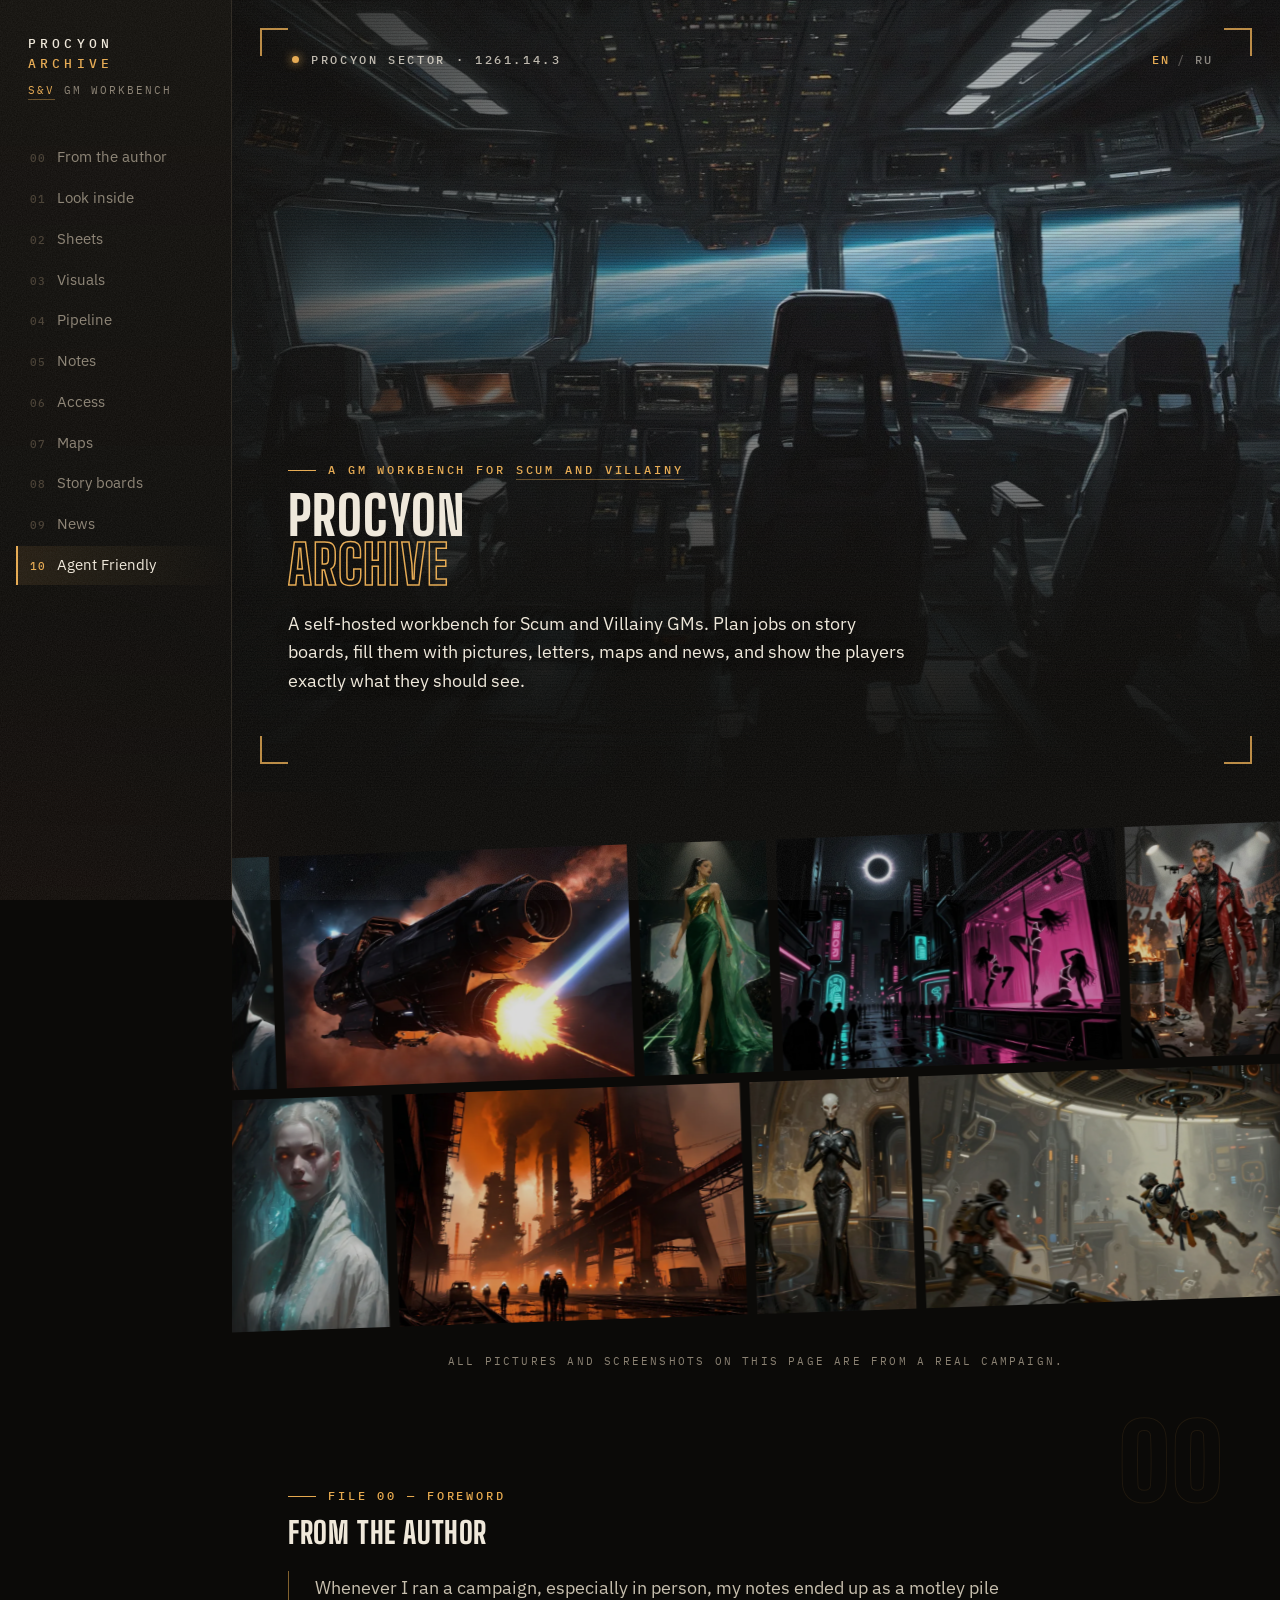
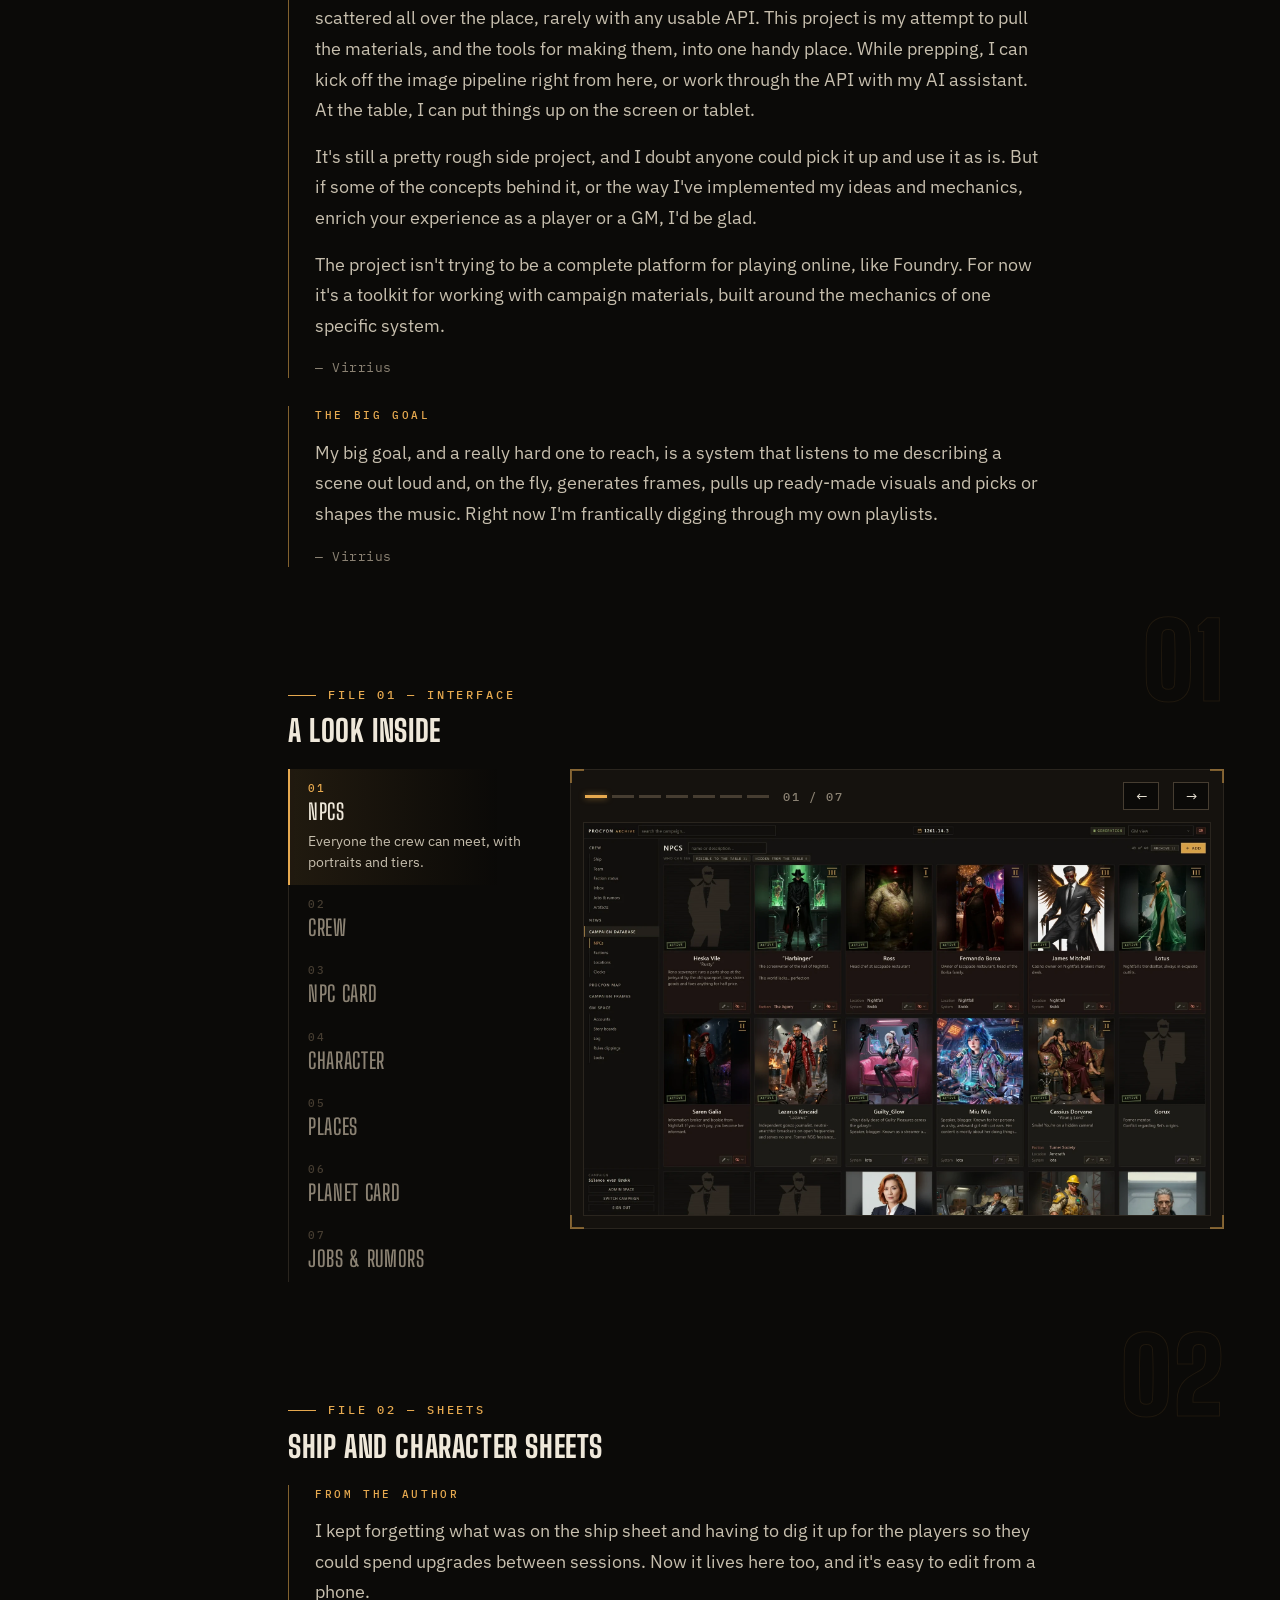
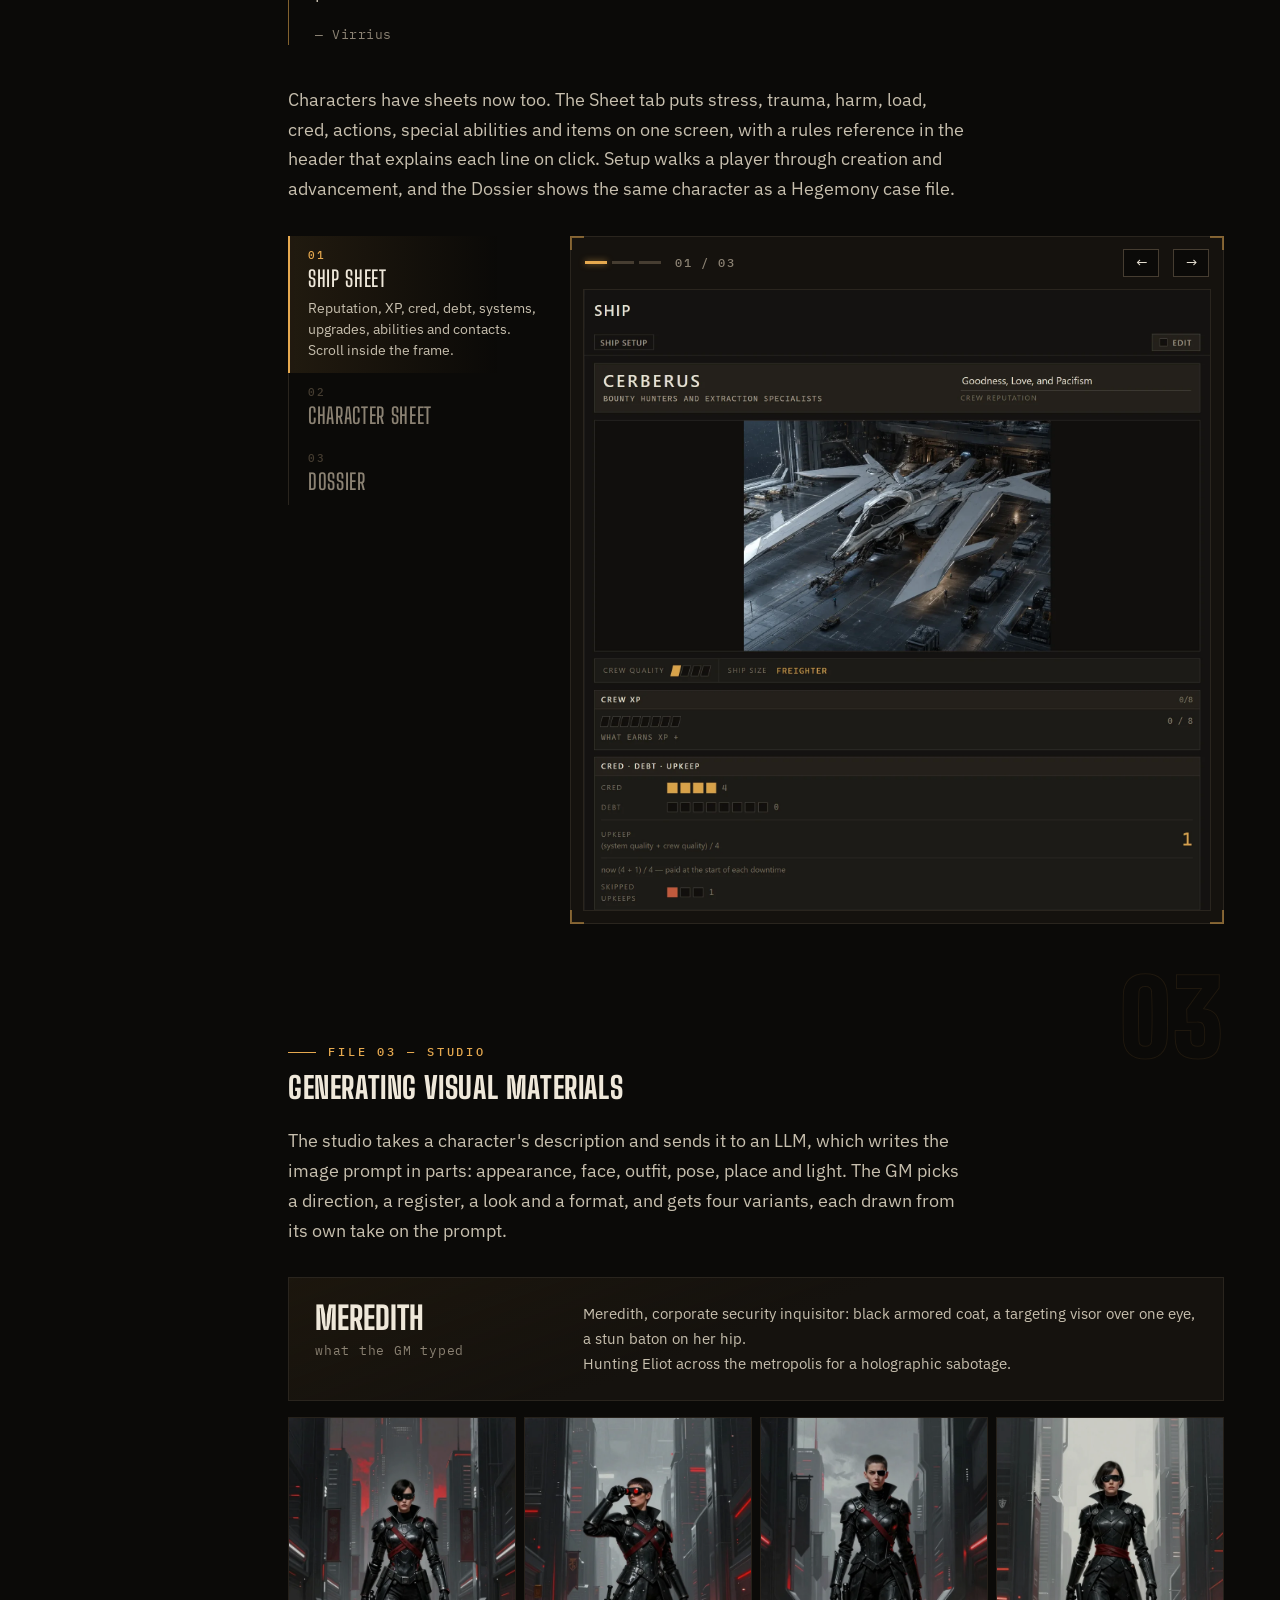
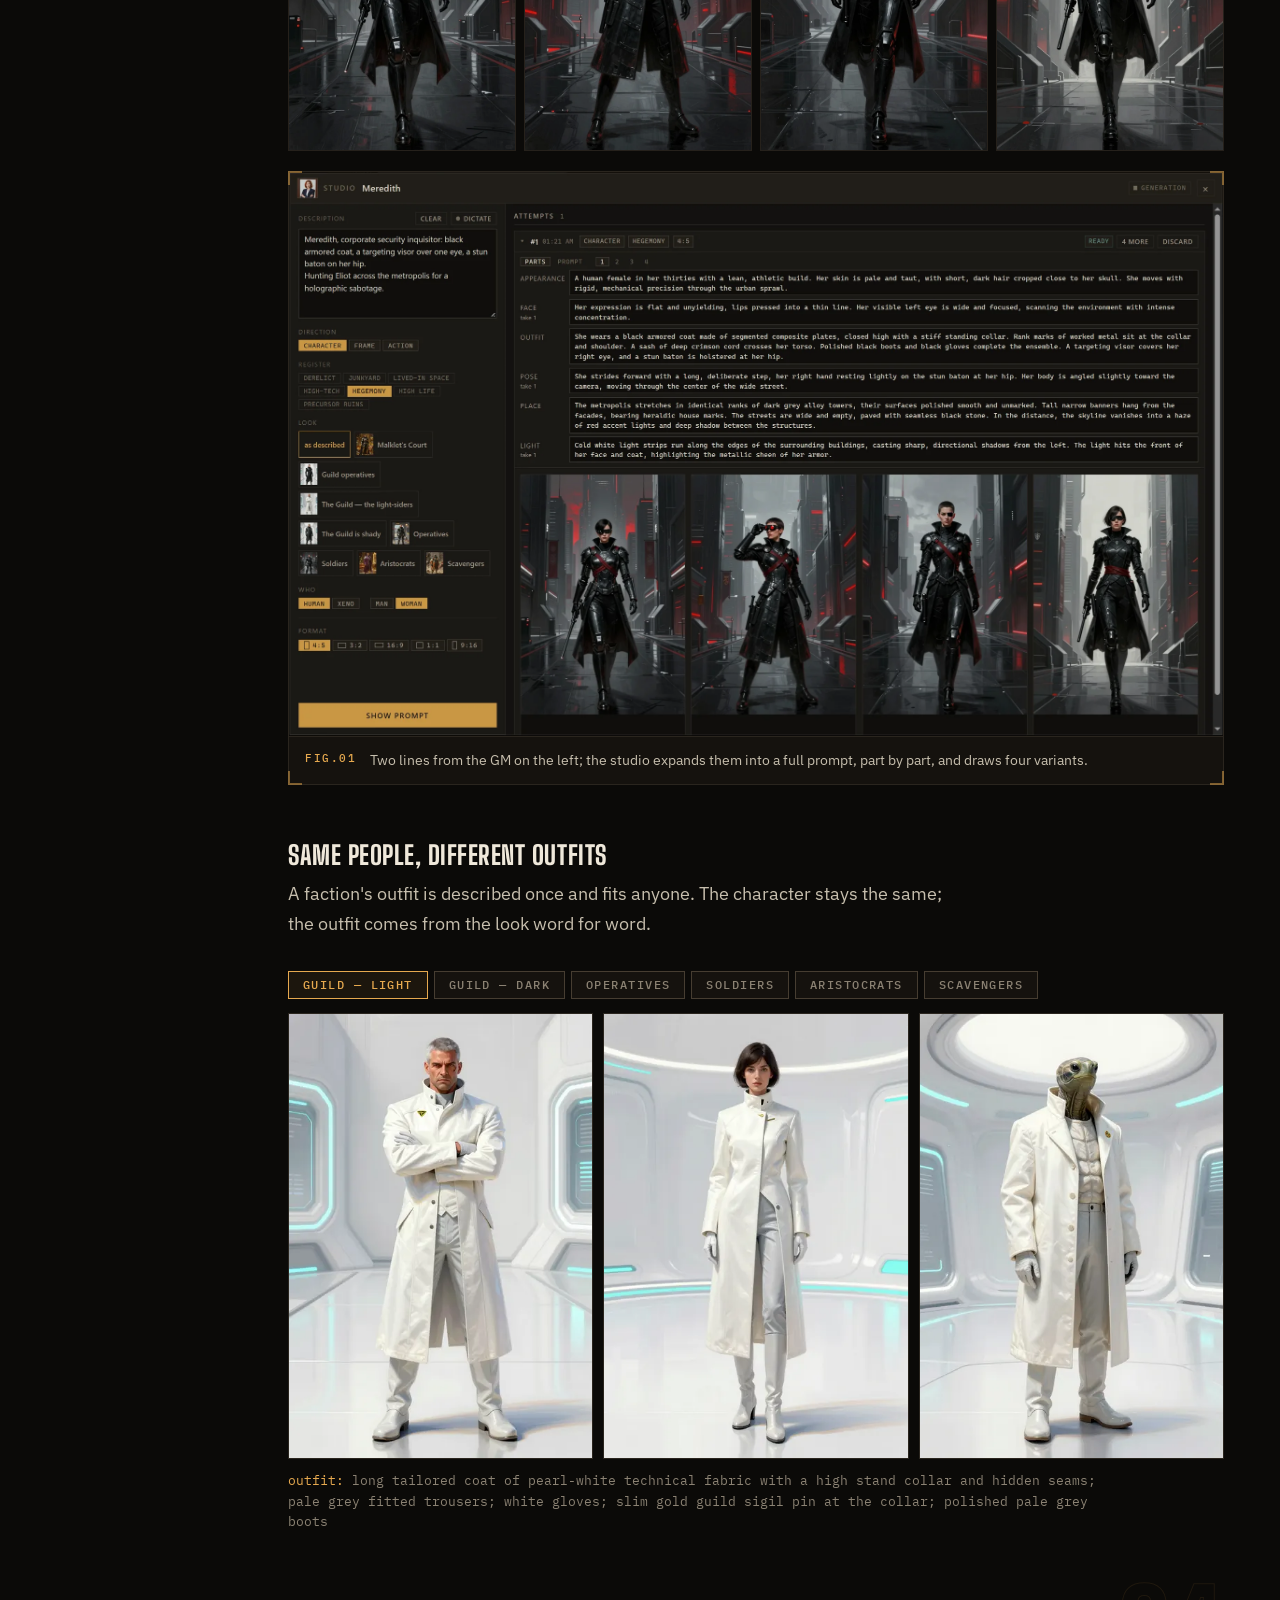
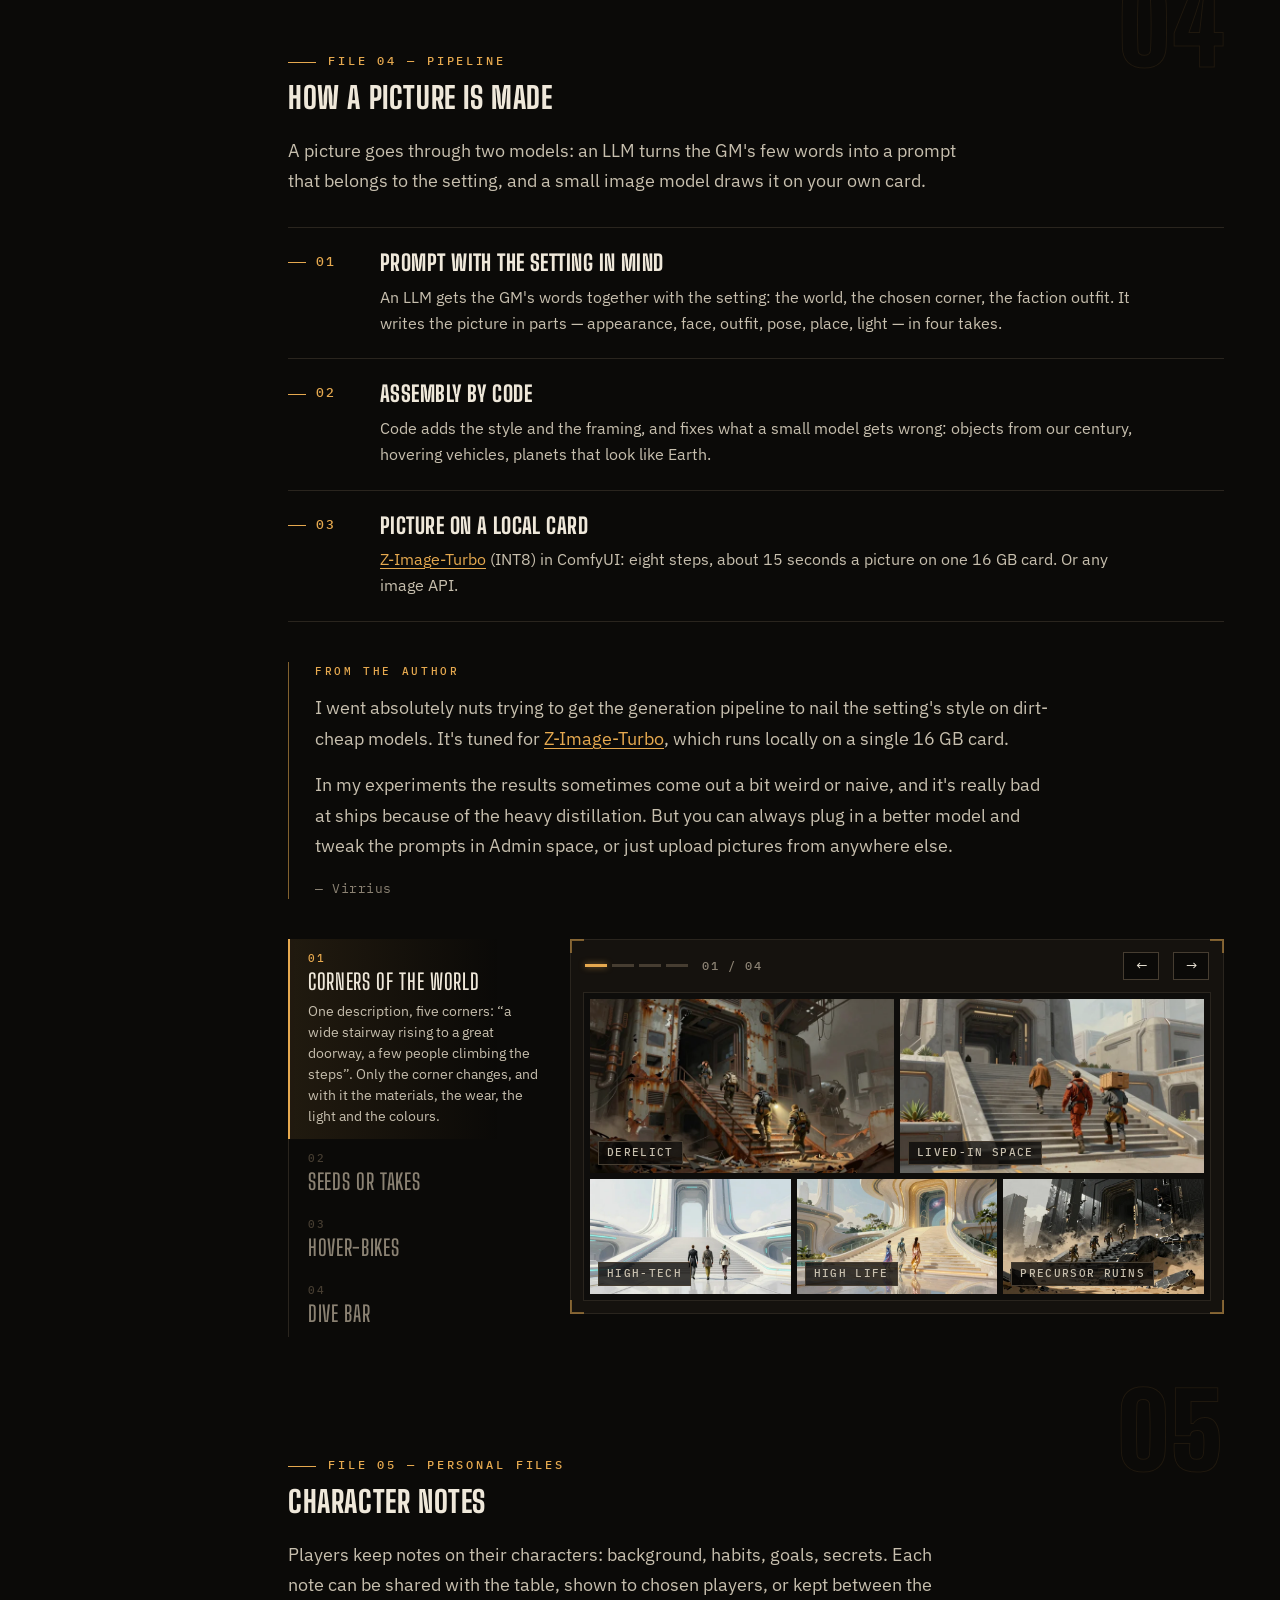
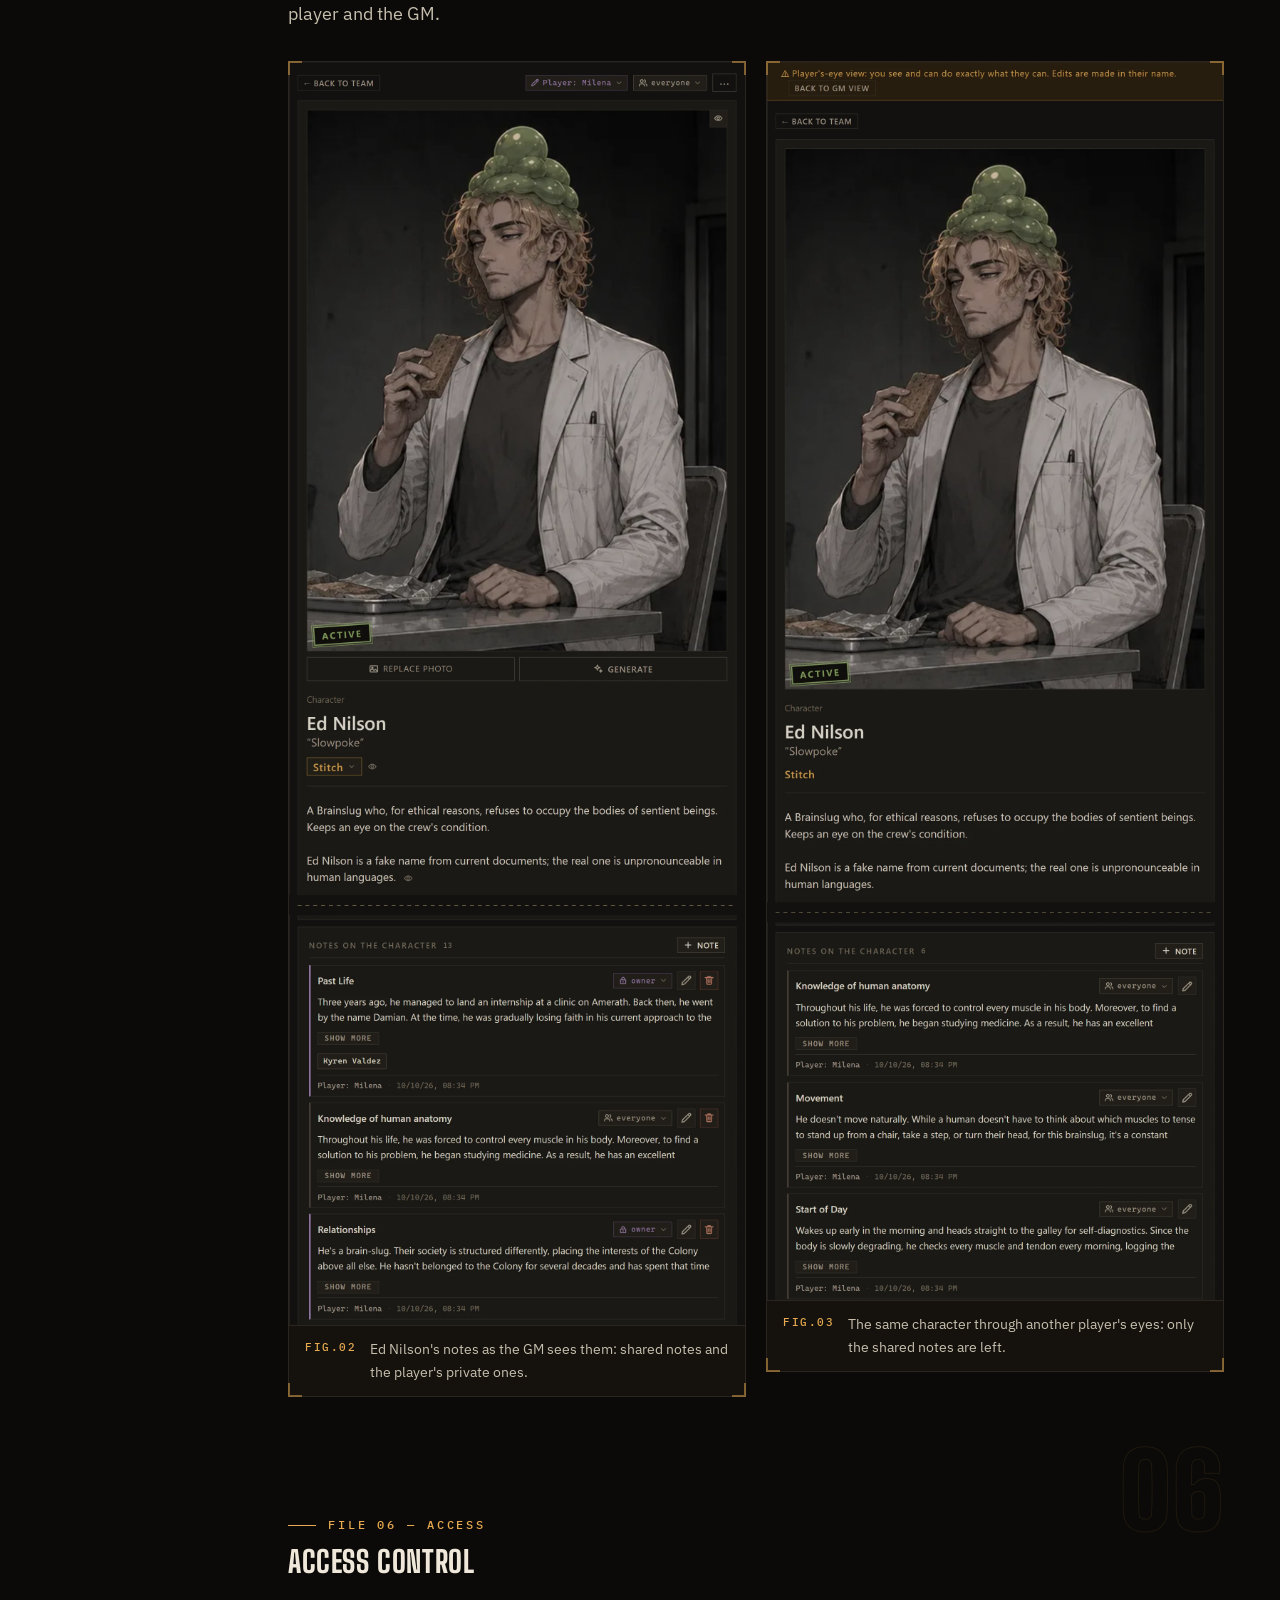
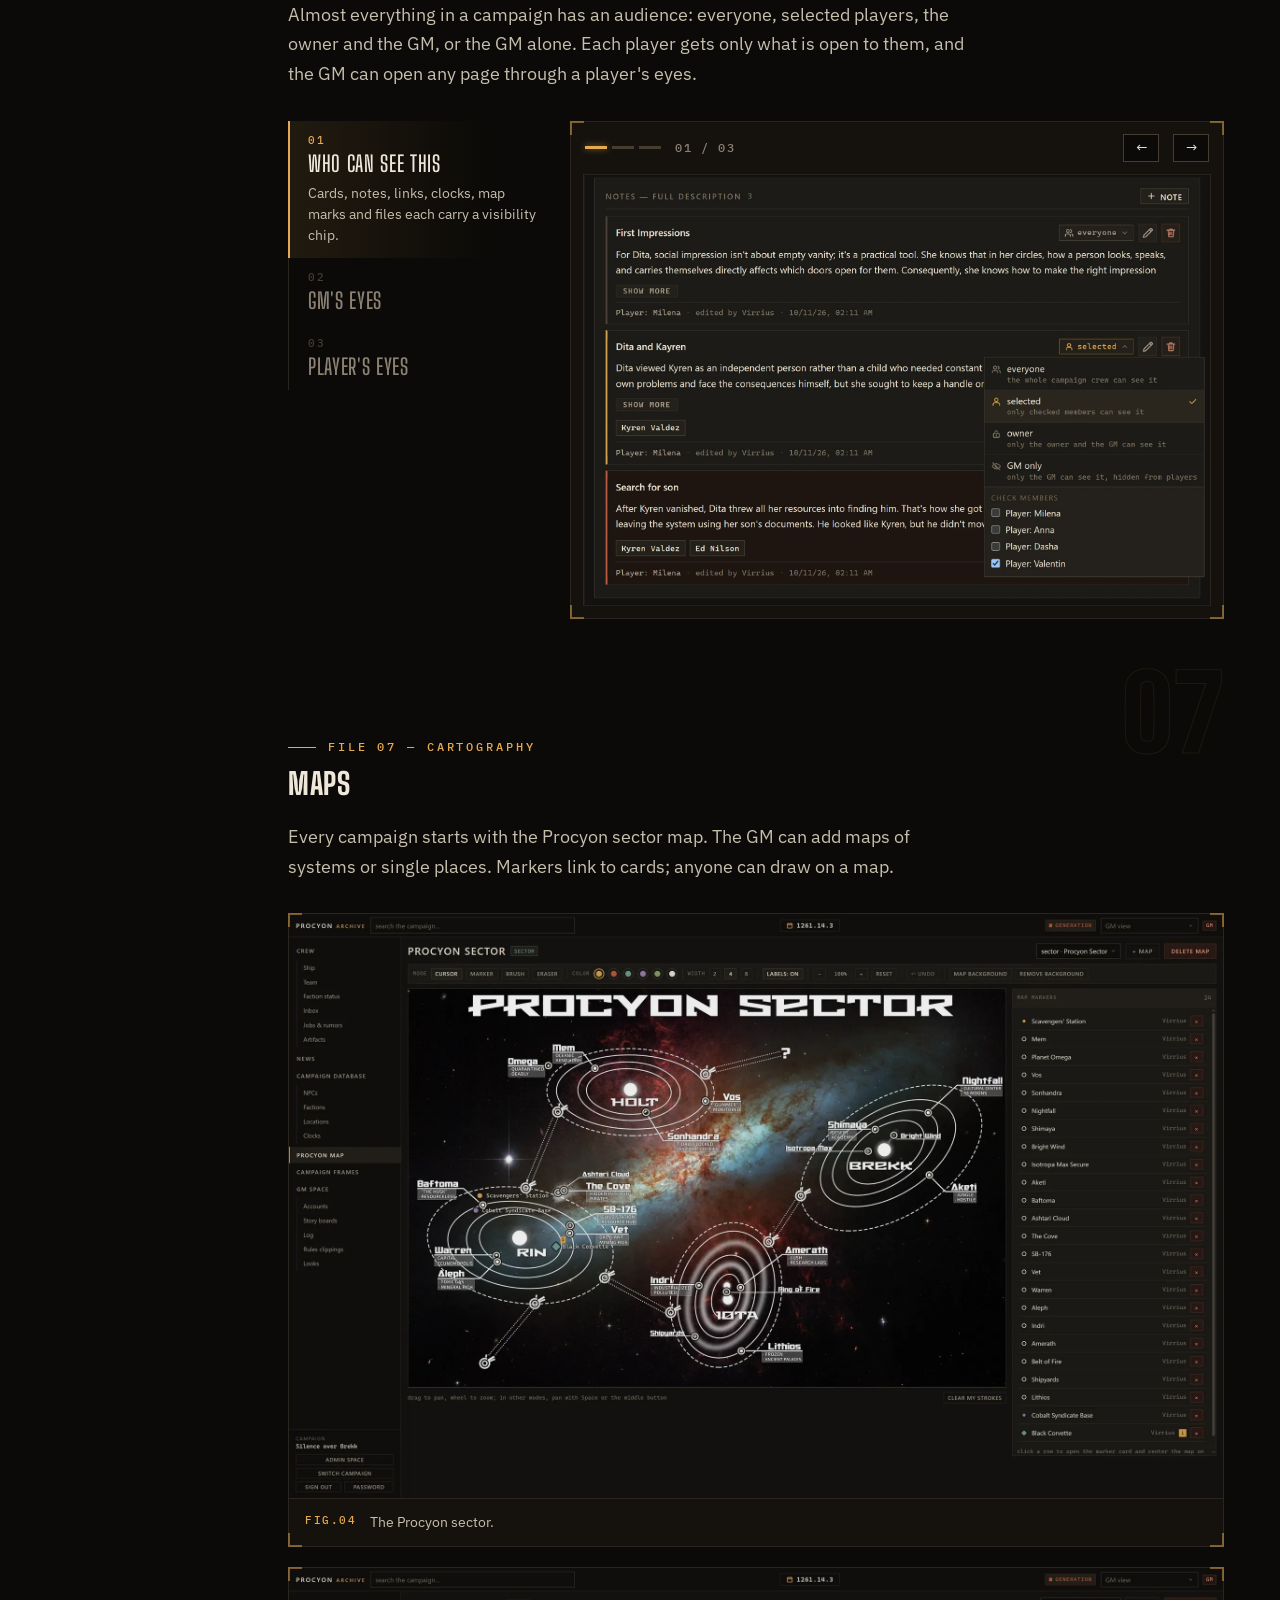
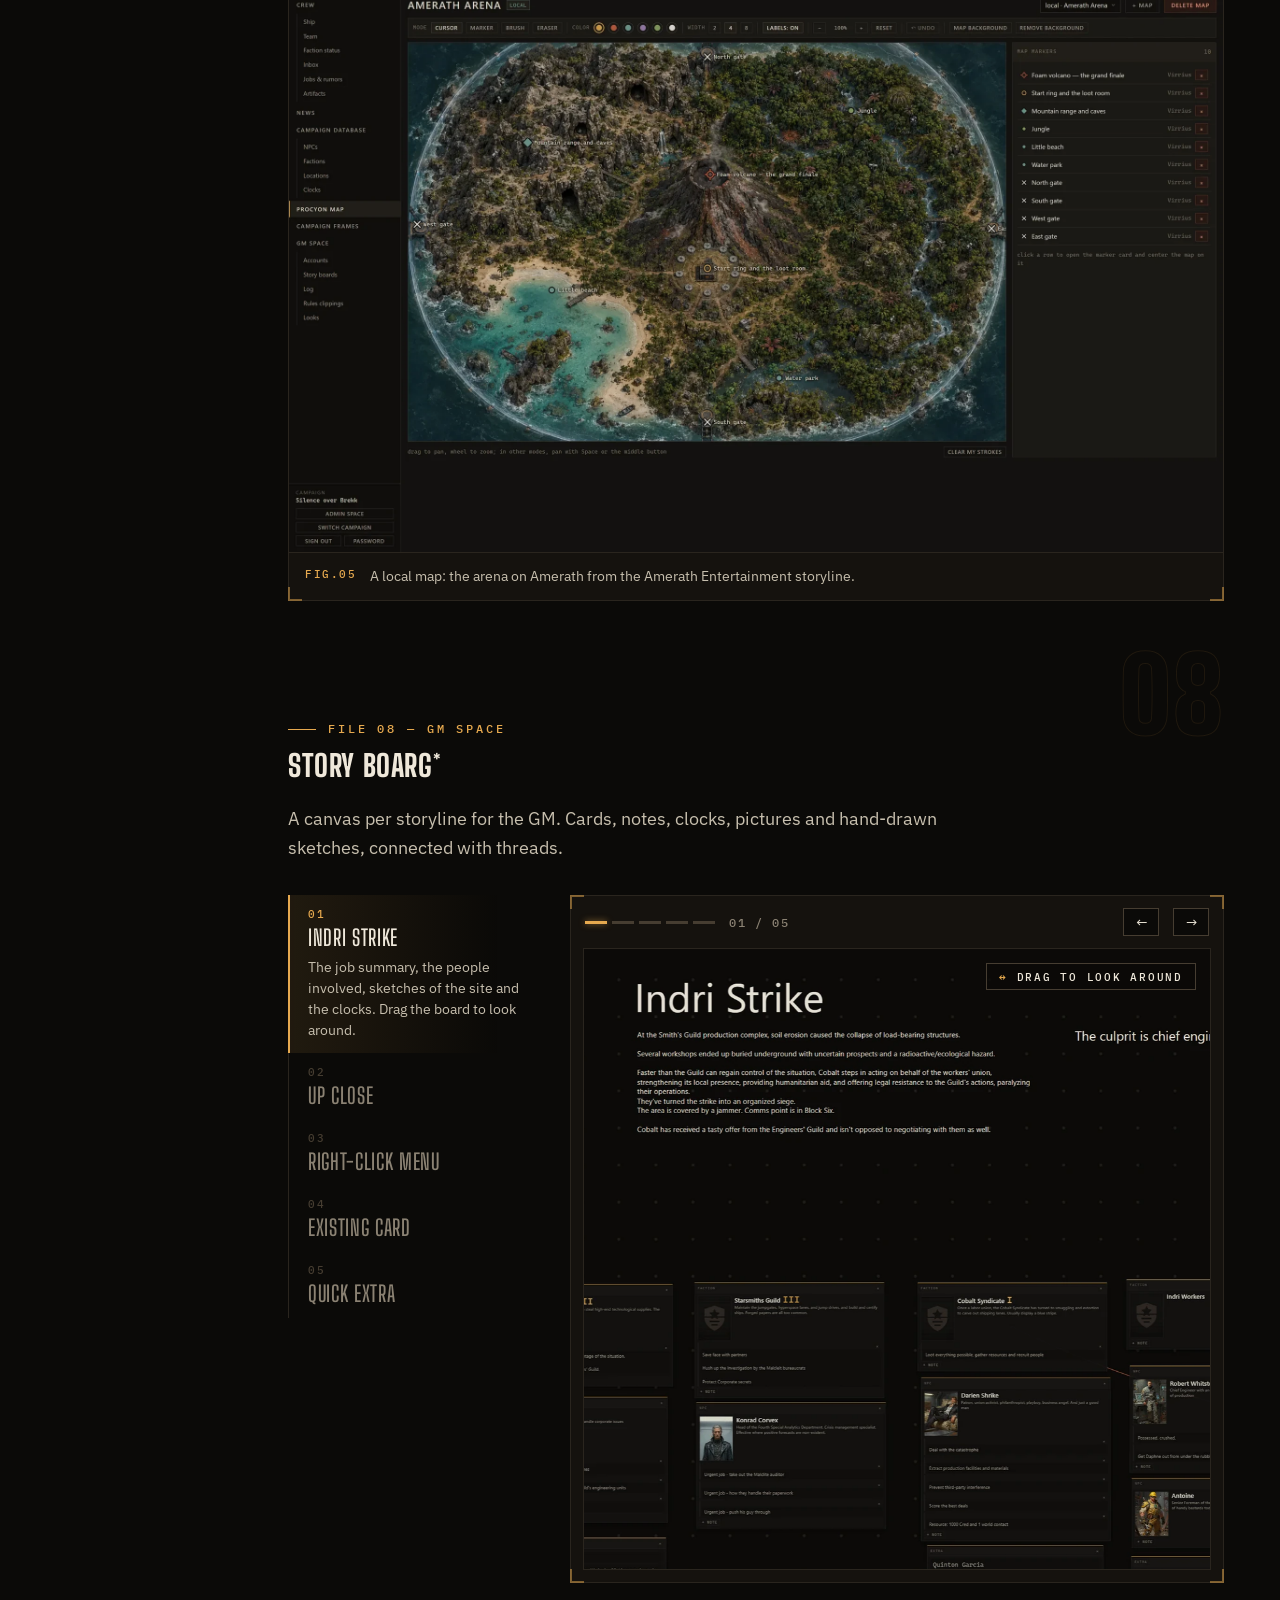
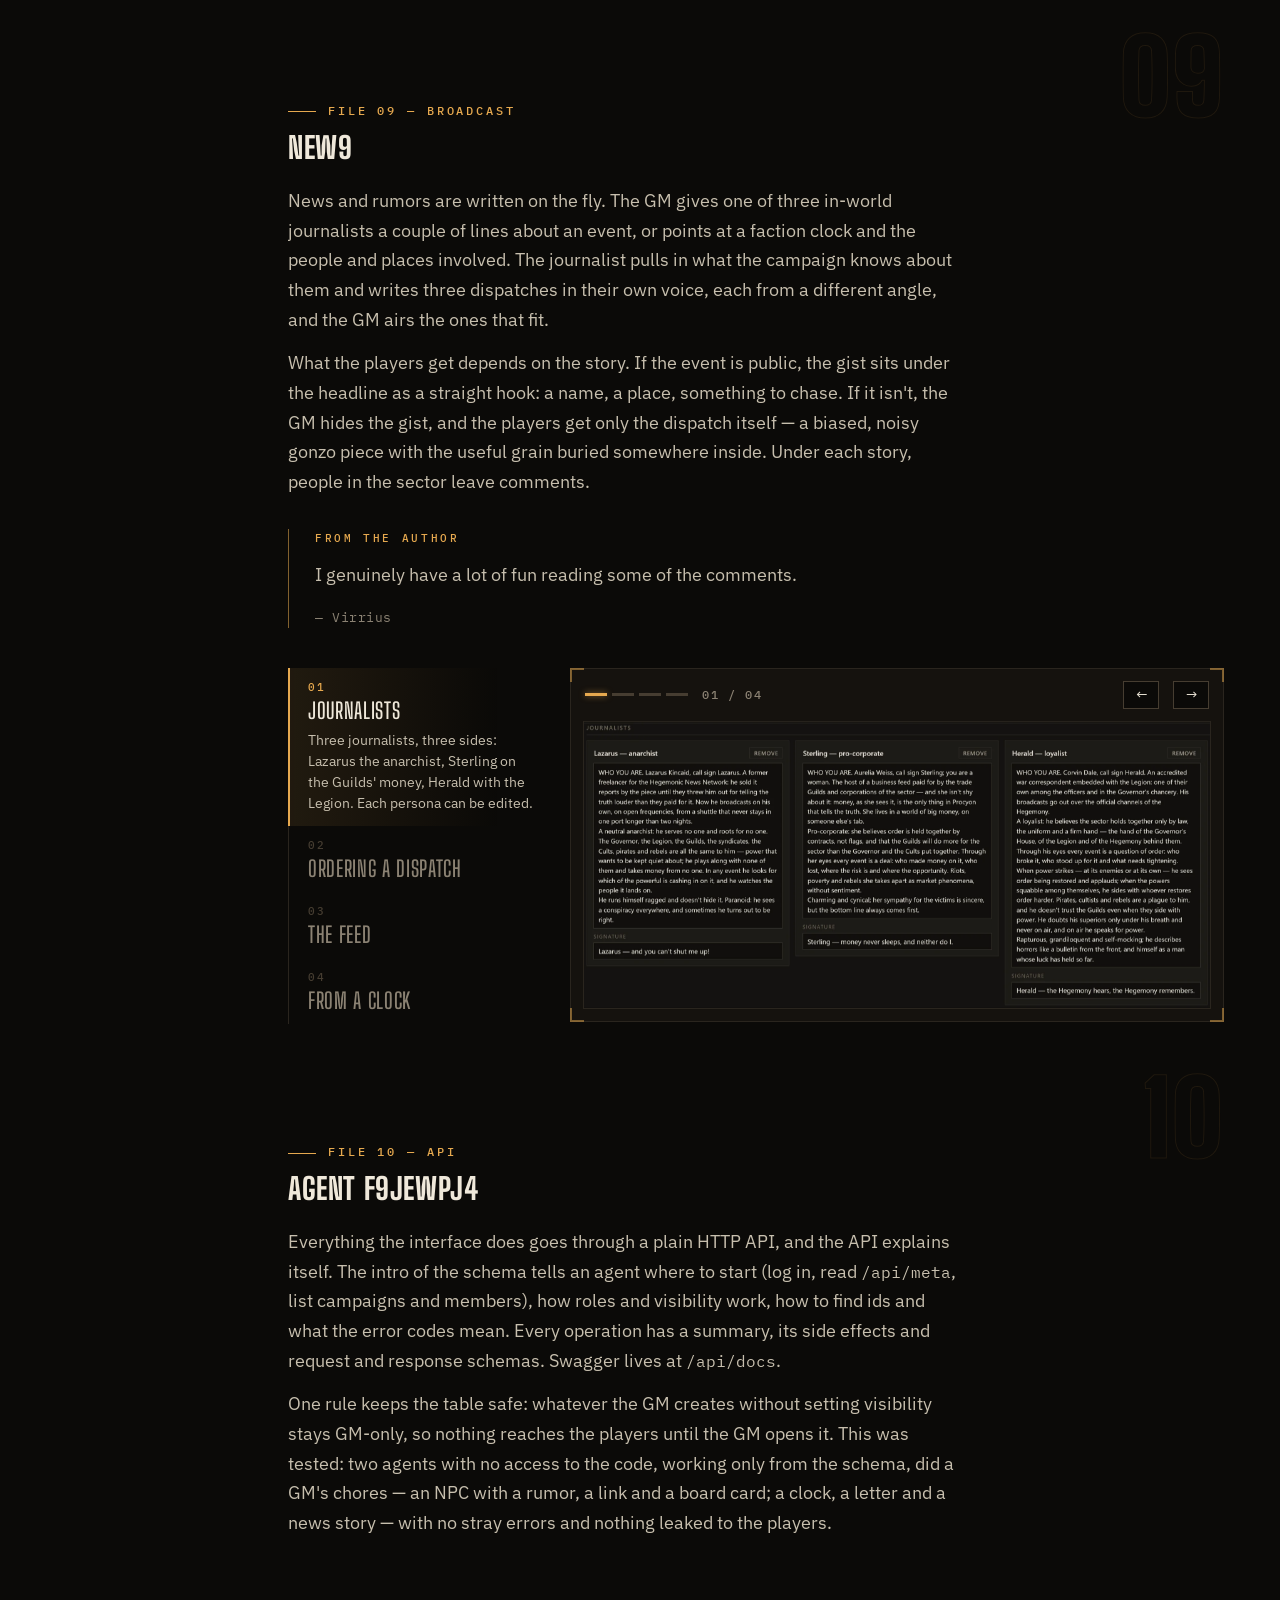
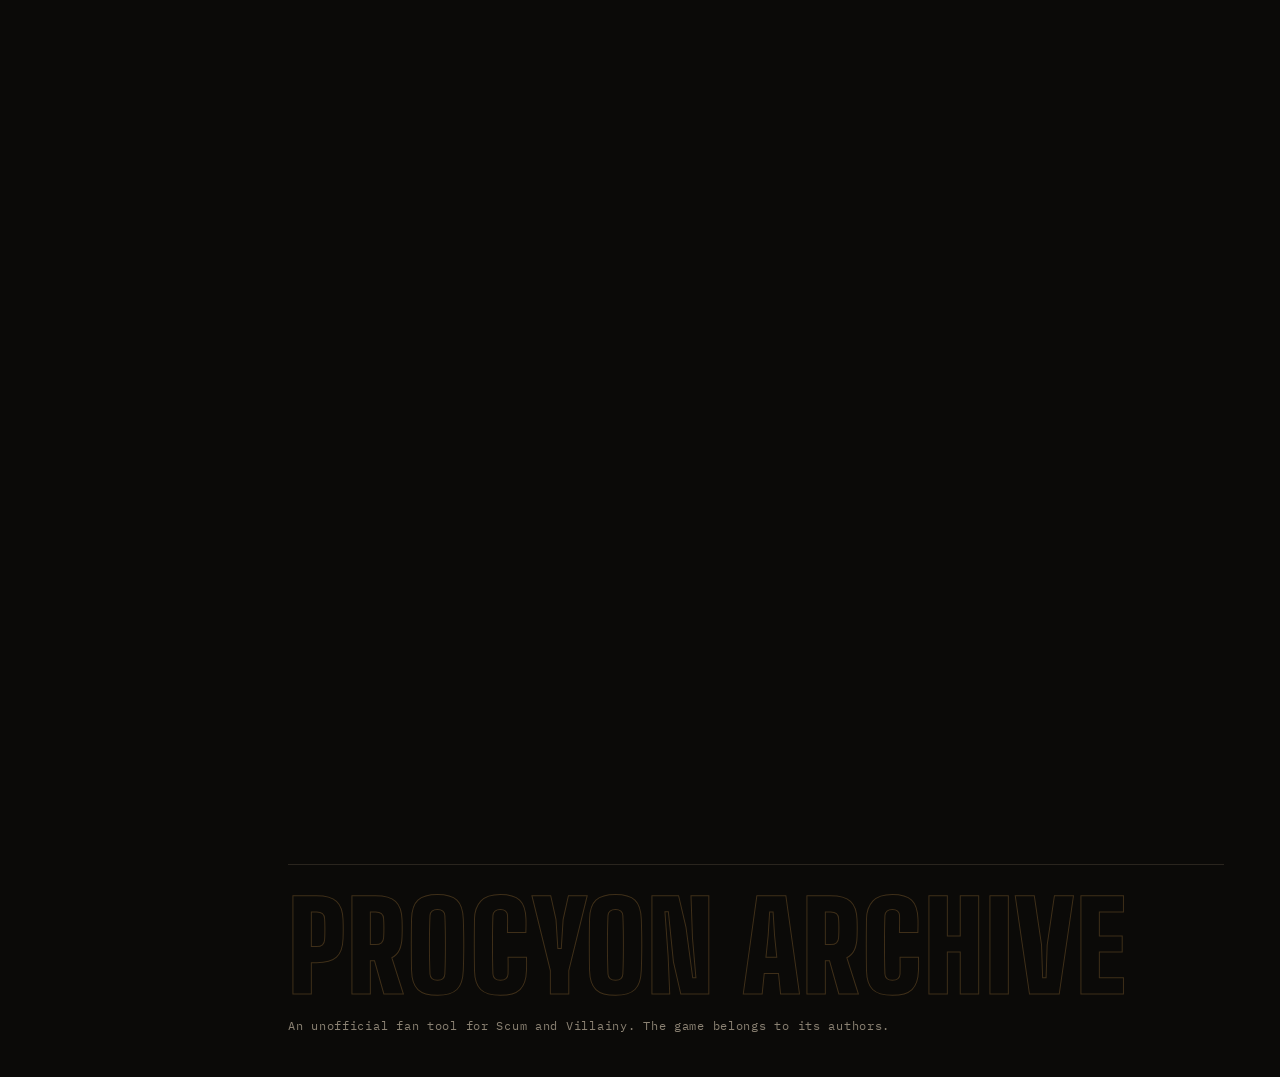
==== index.html @ f602faa8 "Ship and character sheets" ====
<!doctype html>
<html lang="en">
<head>
<meta charset="utf-8">
<meta name="viewport" content="width=device-width, initial-scale=1">
<title>Procyon Archive</title>
<meta name="description" content="A self-hosted workbench for Scum and Villainy GMs: story boards, pictures, letters, maps and news, shared with the players.">
<link rel="preconnect" href="https://fonts.googleapis.com">
<link rel="preconnect" href="https://fonts.gstatic.com" crossorigin>
<link href="https://fonts.googleapis.com/css2?family=Big+Shoulders+Display:wght@600;800;900&family=IBM+Plex+Mono:wght@400;500&family=IBM+Plex+Sans:wght@400;500;600&display=swap" rel="stylesheet">
<link rel="stylesheet" href="promo.css">
<script>document.documentElement.classList.add('js')</script>
</head>
<body>

<div class="grain" aria-hidden="true"></div>

<aside class="side">
  <a class="brand" href="#top">PROCYON<br><b>ARCHIVE</b></a>
  <p class="brand-sub"><a class="sv-link" href="https://evilhat.com/product/scum-and-villainy/" target="_blank" rel="noopener" title="Scum and Villainy — Evil Hat Productions">S&amp;V</a> GM workbench</p>
  <nav id="nav">
    <a href="#author"><i>00</i>From the author</a>
    <a href="#screens"><i>01</i>Look inside</a>
    <a href="#all"><i>02</i>Sheets</a>
    <a href="#pictures"><i>03</i>Visuals</a>
    <a href="#pipeline"><i>04</i>Pipeline</a>
    <a href="#characters"><i>05</i>Notes</a>
    <a href="#access"><i>06</i>Access</a>
    <a href="#maps"><i>07</i>Maps</a>
    <a href="#boards"><i>08</i>Story boards</a>
    <a href="#news"><i>09</i>News</a>
    <a href="#agents"><i>10</i>Agent Friendly</a>
  </nav>
  <div class="progress" aria-hidden="true"><i></i></div>
</aside>

<main class="content">

<header class="hero" id="top">
  <img class="hero-bg" src="art/hero.webp" alt="">
  <div class="hud">
    <span aria-hidden="true"><b class="rec"></b>Procyon sector · 1261.14.3</span>
    <nav class="lang" aria-label="Language"><span aria-current="page">EN</span><i aria-hidden="true">/</i><a href="ru/" hreflang="ru" lang="ru">RU</a></nav>
  </div>
  <div class="hero-text">
    <p class="kicker">A GM workbench for <a class="sv-link" href="https://evilhat.com/product/scum-and-villainy/" target="_blank" rel="noopener">Scum and Villainy</a></p>
    <h1 aria-label="Procyon Archive"><span data-scramble>Procyon</span><span class="outline" data-scramble>Archive</span></h1>
    <p class="lede">A self-hosted workbench for Scum and Villainy GMs. Plan jobs on story boards, fill them with pictures, letters, maps and news, and show the players exactly what they should see.</p>
  </div>
</header>

<div class="band">
  <div class="band-in">
    <div class="float" data-dir="1">
      <div class="track">
        <img src="art/float_01.webp" data-zoom alt="">
        <img src="art/float_02.webp" data-zoom alt="">
        <img src="art/float_03.webp" data-zoom alt="">
        <img src="art/float_04.webp" data-zoom alt="">
        <img src="art/float_05.webp" data-zoom alt="">
        <img src="art/float_36.webp" data-zoom alt="">
        <img src="art/float_20.webp" data-zoom alt="">
        <img src="art/float_21.webp" data-zoom alt="">
        <img src="art/float_27.webp" data-zoom alt="">
        <img src="art/float_28.webp" data-zoom alt="">
        <img src="art/float_06.webp" data-zoom alt="">
        <img src="art/float_39.webp" data-zoom alt="">
        <img src="art/float_07.webp" data-zoom alt="">
        <img src="art/float_08.webp" data-zoom alt="">
        <img src="art/float_09.webp" data-zoom alt="">
        <img src="art/float_22.webp" data-zoom alt="">
        <img src="art/float_29.webp" data-zoom alt="">
        <img src="art/float_23.webp" data-zoom alt="">
      </div>
    </div>
    <div class="float" data-dir="-1">
      <div class="track">
        <img src="art/float_10.webp" data-zoom alt="">
        <img src="art/float_11.webp" data-zoom alt="">
        <img src="art/float_12.webp" data-zoom alt="">
        <img src="art/float_13.webp" data-zoom alt="">
        <img src="art/float_25.webp" data-zoom alt="">
        <img src="art/float_30.webp" data-zoom alt="">
        <img src="art/float_24.webp" data-zoom alt="">
        <img src="art/float_14.webp" data-zoom alt="">
        <img src="art/float_37.webp" data-zoom alt="">
        <img src="art/float_15.webp" data-zoom alt="">
        <img src="art/float_16.webp" data-zoom alt="">
        <img src="art/float_31.webp" data-zoom alt="">
        <img src="art/float_17.webp" data-zoom alt="">
        <img src="art/float_18.webp" data-zoom alt="">
        <img src="art/float_26.webp" data-zoom alt="">
        <img src="art/float_35.webp" data-zoom alt="">
        <img src="art/float_19.webp" data-zoom alt="">
      </div>
    </div>
  </div>
</div>
<p class="band-note">All pictures and screenshots on this page are from a real campaign.</p>

<section id="author">
  <div class="head" data-n="00"><p class="kicker">File 00 — Foreword</p><h2>From the author</h2></div>
  <div class="log">
    <blockquote>
      <p>Whenever I ran a campaign, especially in person, my notes ended up as a motley pile scattered all over the place, rarely with any usable API. This project is my attempt to pull the materials, and the tools for making them, into one handy place. While prepping, I can kick off the image pipeline right from here, or work through the API with my AI assistant. At the table, I can put things up on the screen or tablet.</p>
      <p>It's still a pretty rough side project, and I doubt anyone could pick it up and use it as is. But if some of the concepts behind it, or the way I've implemented my ideas and mechanics, enrich your experience as a player or a GM, I'd be glad.</p>
      <p>The project isn't trying to be a complete platform for playing online, like Foundry. For now it's a toolkit for working with campaign materials, built around the mechanics of one specific system.</p>
      <footer>— Virrius</footer>
    </blockquote>
  </div>
  <div class="log goal-log">
    <p class="kicker">The big goal</p>
    <blockquote>
      <p>My big goal, and a really hard one to reach, is a system that listens to me describing a scene out loud and, on the fly, generates frames, pulls up ready-made visuals and picks or shapes the music. Right now I'm frantically digging through my own playlists.</p>
      <footer>— Virrius</footer>
    </blockquote>
  </div>
</section>

<section id="screens">
  <div class="head" data-n="01"><p class="kicker">File 01 — Interface</p><h2>A look inside</h2></div>
  <div class="viewer" data-mode="snap">
    <div class="tabs" role="tablist">
      <button type="button" role="tab"><b>01</b>NPCs<span>Everyone the crew can meet, with portraits and tiers.</span></button>
      <button type="button" role="tab"><b>02</b>Crew<span>Player characters, grouped by player.</span></button>
      <button type="button" role="tab"><b>03</b>NPC card<span>Description, links, clocks and pictures.</span></button>
      <button type="button" role="tab"><b>04</b>Character<span>The character sheet: stress, harm, actions, special abilities and items.</span></button>
      <button type="button" role="tab"><b>05</b>Places<span>Planets, stations and districts, by system.</span></button>
      <button type="button" role="tab"><b>06</b>Planet card<span>The rule from the book, kept as a GM note.</span></button>
      <button type="button" role="tab"><b>07</b>Jobs &amp; rumors<span>Work on offer and rumors, with payoff, faction and who can see them.</span></button>
    </div>
    <div class="screen">
      <div class="screen-bar">
        <span class="ticks"></span>
        <span class="count"></span>
        <button type="button" data-step="-1" aria-label="Previous">←</button>
        <button type="button" data-step="1" aria-label="Next">→</button>
      </div>
      <div class="slides">
        <figure><img src="shots/npcs.webp" data-zoom alt="NPCs" loading="lazy"></figure>
        <figure><img src="shots/app_team.webp" data-zoom alt="Crew" loading="lazy"></figure>
        <figure><img src="shots/app_dossier.webp" data-zoom alt="An NPC card" loading="lazy"></figure>
        <figure><img src="shots/app_pc.webp" data-zoom alt="A character sheet" loading="lazy"></figure>
        <figure><img src="shots/locations.webp" data-zoom alt="Places" loading="lazy"></figure>
        <figure><img src="shots/app_place.webp" data-zoom alt="A planet card" loading="lazy"></figure>
        <figure><img src="shots/app_jobs.webp" data-zoom alt="Jobs and rumors" loading="lazy"></figure>
      </div>
    </div>
  </div>
</section>

<section id="all">
  <div class="head" data-n="02"><p class="kicker">File 02 — Sheets</p><h2>Ship and character sheets</h2></div>
  <div class="log pipe-log">
    <p class="kicker">From the author</p>
    <blockquote>
      <p>I kept forgetting what was on the ship sheet and having to dig it up for the players so they could spend upgrades between sessions. Now it lives here too, and it's easy to edit from a phone.</p>
      <footer>— Virrius</footer>
    </blockquote>
  </div>
  <p class="note">Characters have sheets now too. The Sheet tab puts stress, trauma, harm, load, cred, actions, special abilities and items on one screen, with a rules reference in the header that explains each line on click. Setup walks a player through creation and advancement, and the Dossier shows the same character as a Hegemony case file.</p>
  <div class="viewer">
    <div class="tabs" role="tablist">
      <button type="button" role="tab"><b>01</b>Ship sheet<span>Reputation, XP, cred, debt, systems, upgrades, abilities and contacts. Scroll inside the frame.</span></button>
      <button type="button" role="tab"><b>02</b>Character sheet<span>Stress, trauma, harm, load and cred on the left; actions, special abilities and items on the right; the rules reference in the header.</span></button>
      <button type="button" role="tab"><b>03</b>Dossier<span>The same character through the Hegemony's eyes: the investigator's summary, psych profile, training and case attachments. Scroll inside the frame.</span></button>
    </div>
    <div class="screen">
      <div class="screen-bar">
        <span class="ticks"></span>
        <span class="count"></span>
        <button type="button" data-step="-1" aria-label="Previous">←</button>
        <button type="button" data-step="1" aria-label="Next">→</button>
      </div>
      <div class="slides">
        <div class="pane"><div class="scroll"><img src="shots/ship_full.webp" alt="The full ship sheet" loading="lazy" width="1740" height="4250"></div></div>
        <div class="pane"><img src="shots/char_full.webp" data-zoom alt="A character sheet" loading="lazy" width="1740" height="1406"></div>
        <div class="pane"><div class="scroll"><img src="shots/char_dossier.webp" alt="A character dossier" loading="lazy" width="1740" height="1881"></div></div>
      </div>
    </div>
  </div>
</section>

<section id="pictures">
  <div class="head" data-n="03"><p class="kicker">File 03 — Studio</p><h2>Generating visual materials</h2></div>
  <p class="note">The studio takes a character's description and sends it to an LLM, which writes the image prompt in parts: appearance, face, outfit, pose, place and light. The GM picks a direction, a register, a look and a format, and gets four variants, each drawn from its own take on the prompt.</p>
  <div class="example">
    <div class="desc">
      <p class="who">Meredith <span>what the GM typed</span></p>
      <p>Meredith, corporate security inquisitor: black armored coat, a targeting visor over one eye, a stun baton on her hip.<br>Hunting Eliot across the metropolis for a holographic sabotage.</p>
    </div>
    <div class="four">
      <img src="art/meredith_0.webp" data-zoom alt="Meredith, variant 1" loading="lazy">
      <img src="art/meredith_1.webp" data-zoom alt="Meredith, variant 2" loading="lazy">
      <img src="art/meredith_2.webp" data-zoom alt="Meredith, variant 3" loading="lazy">
      <img src="art/meredith_3.webp" data-zoom alt="Meredith, variant 4" loading="lazy">
    </div>
  </div>
  <div class="stack">
    <figure class="shot">
      <img src="shots/studio.webp" data-zoom alt="The studio" loading="lazy" width="2000" height="1207">
      <figcaption>Two lines from the GM on the left; the studio expands them into a full prompt, part by part, and draws four variants.</figcaption>
    </figure>
  </div>
  <div class="looks">
    <h3>Same people, different outfits</h3>
    <p class="note">A faction's outfit is described once and fits anyone. The character stays the same; the outfit comes from the look word for word.</p>
    <div class="look-tabs" id="look-tabs" role="tablist"></div>
    <div class="trio" id="look-trio"></div>
    <p class="outfit" id="look-line"></p>
  </div>
</section>

<section id="pipeline">
  <div class="head" data-n="04"><p class="kicker">File 04 — Pipeline</p><h2>How a picture is made</h2></div>
  <p class="note">A picture goes through two models: an LLM turns the GM's few words into a prompt that belongs to the setting, and a small image model draws it on your own card.</p>

  <ol class="pipe-steps">
    <li>
      <b class="pipe-n">01</b>
      <div>
        <h3>Prompt with the setting in mind</h3>
        <p>An LLM gets the GM's words together with the setting: the world, the chosen corner, the faction outfit. It writes the picture in parts — appearance, face, outfit, pose, place, light — in four takes.</p>
      </div>
    </li>
    <li>
      <b class="pipe-n">02</b>
      <div>
        <h3>Assembly by code</h3>
        <p>Code adds the style and the framing, and fixes what a small model gets wrong: objects from our century, hovering vehicles, planets that look like Earth.</p>
      </div>
    </li>
    <li>
      <b class="pipe-n">03</b>
      <div>
        <h3>Picture on a local card</h3>
        <p><a href="https://huggingface.co/Comfy-Org/z_image_turbo">Z-Image-Turbo</a> (INT8) in ComfyUI: eight steps, about 15 seconds a picture on one 16 GB card. Or any image API.</p>
      </div>
    </li>
  </ol>

  <div class="log pipe-log">
    <p class="kicker">From the author</p>
    <blockquote>
      <p>I went absolutely nuts trying to get the generation pipeline to nail the setting's style on dirt-cheap models. It's tuned for <a href="https://huggingface.co/Comfy-Org/z_image_turbo">Z-Image-Turbo</a>, which runs locally on a single 16 GB card.</p>
      <p>In my experiments the results sometimes come out a bit weird or naive, and it's really bad at ships because of the heavy distillation. But you can always plug in a better model and tweak the prompts in Admin space, or just upload pictures from anywhere else.</p>
      <footer>— Virrius</footer>
    </blockquote>
  </div>

  <div class="viewer">
    <div class="tabs" role="tablist">
      <button type="button" role="tab"><b>01</b>Corners of the world<span>One description, five corners: “a wide stairway rising to a great doorway, a few people climbing the steps”. Only the corner changes, and with it the materials, the wear, the light and the colours.</span></button>
      <button type="button" role="tab"><b>02</b>Seeds or takes<span>“A free-trader pilot in his forties, helmet under his arm.” Four seeds of one prompt give near-copies; four takes written by the LLM give four different moments of the same man.</span></button>
      <button type="button" role="tab"><b>03</b>Hover-bikes<span>The word “bike” drew motorcycles on wheels. Now anything that hovers becomes a jet-sled, with its height above the sand and its shadow.</span></button>
      <button type="button" role="tab"><b>04</b>Dive bar<span>A shoot-out in a dive bar came out as three people posing in a hangar. Now the place says what it is, and the shot has both sides, the flashes and the smoke.</span></button>
    </div>
    <div class="screen">
      <div class="screen-bar">
        <span class="ticks"></span>
        <span class="count"></span>
        <button type="button" data-step="-1" aria-label="Previous">←</button>
        <button type="button" data-step="1" aria-label="Next">→</button>
      </div>
      <div class="slides">
        <div class="pane"><div class="pipe-corners">
      <div class="pipe-cell"><img src="art/pipe_corner_0.webp" data-zoom alt="Stairway, derelict" loading="lazy" width="640" height="366"><span class="pipe-tag">derelict</span></div>
      <div class="pipe-cell"><img src="art/pipe_corner_1.webp" data-zoom alt="Stairway, lived-in space" loading="lazy" width="640" height="366"><span class="pipe-tag">lived-in space</span></div>
      <div class="pipe-cell"><img src="art/pipe_corner_2.webp" data-zoom alt="Stairway, high-tech" loading="lazy" width="640" height="366"><span class="pipe-tag">high-tech</span></div>
      <div class="pipe-cell"><img src="art/pipe_corner_3.webp" data-zoom alt="Stairway, high life" loading="lazy" width="640" height="366"><span class="pipe-tag">high life</span></div>
      <div class="pipe-cell"><img src="art/pipe_corner_4.webp" data-zoom alt="Stairway, precursor ruins" loading="lazy" width="640" height="366"><span class="pipe-tag">precursor ruins</span></div>
    </div></div>
        <div class="pane"><div class="pipe-rows">
      <p class="pipe-label">One prompt, <br>four seeds</p>
      <div class="pipe-four">
        <img src="art/pipe_seeds_0.webp" data-zoom alt="Pilot, one prompt, seed 1" loading="lazy" width="400" height="585">
        <img src="art/pipe_seeds_1.webp" data-zoom alt="Pilot, one prompt, seed 2" loading="lazy" width="400" height="585">
        <img src="art/pipe_seeds_2.webp" data-zoom alt="Pilot, one prompt, seed 3" loading="lazy" width="400" height="585">
        <img src="art/pipe_seeds_3.webp" data-zoom alt="Pilot, one prompt, seed 4" loading="lazy" width="400" height="585">
      </div>
      <p class="pipe-label on">Four takes <br>by the LLM</p>
      <div class="pipe-four">
        <img src="art/pipe_takes_0.webp" data-zoom alt="Pilot, take 1" loading="lazy" width="400" height="585">
        <img src="art/pipe_takes_1.webp" data-zoom alt="Pilot, take 2" loading="lazy" width="400" height="585">
        <img src="art/pipe_takes_2.webp" data-zoom alt="Pilot, take 3" loading="lazy" width="400" height="585">
        <img src="art/pipe_takes_3.webp" data-zoom alt="Pilot, take 4" loading="lazy" width="400" height="585">
      </div>
    </div></div>
        <div class="pane"><div class="pipe-pair">
        <div class="pipe-cell"><img src="art/pipe_fix_chase_before.webp" data-zoom alt="Chase before the fix: motorcycles" loading="lazy" width="640" height="366"><span class="pipe-tag">before</span></div>
        <div class="pipe-cell"><img src="art/pipe_fix_chase_after.webp" data-zoom alt="Chase after the fix: jet-sleds" loading="lazy" width="640" height="366"><span class="pipe-tag on">after</span></div>
      </div></div>
        <div class="pane"><div class="pipe-pair">
        <div class="pipe-cell"><img src="art/pipe_fix_cantina_before.webp" data-zoom alt="Bar fight before the fix: three people posing in a hangar" loading="lazy" width="640" height="366"><span class="pipe-tag">before</span></div>
        <div class="pipe-cell"><img src="art/pipe_fix_cantina_after.webp" data-zoom alt="Bar fight after the fix: a shoot-out across the bar" loading="lazy" width="640" height="366"><span class="pipe-tag on">after</span></div>
      </div></div>
      </div>
    </div>
  </div>
</section>

<section id="characters">
  <div class="head" data-n="05"><p class="kicker">File 05 — Personal files</p><h2>Character notes</h2></div>
  <p class="note">Players keep notes on their characters: background, habits, goals, secrets. Each note can be shared with the table, shown to chosen players, or kept between the player and the GM.</p>
  <div class="pair">
    <figure class="shot">
      <img src="shots/pc_notes.webp" data-zoom alt="Character notes as the GM sees them" loading="lazy" width="1280" height="3544">
      <figcaption>Ed Nilson's notes as the GM sees them: shared notes and the player's private ones.</figcaption>
    </figure>
    <figure class="shot">
      <img src="shots/pc_notes_other.webp" data-zoom alt="The same notes through another player's eyes" loading="lazy" width="1280" height="3474">
      <figcaption>The same character through another player's eyes: only the shared notes are left.</figcaption>
    </figure>
  </div>
</section>

<section id="access">
  <div class="head" data-n="06"><p class="kicker">File 06 — Access</p><h2>Access control</h2></div>
  <p class="note">Almost everything in a campaign has an audience: everyone, selected players, the owner and the GM, or the GM alone. Each player gets only what is open to them, and the GM can open any page through a player's eyes.</p>
  <div class="viewer">
    <div class="tabs" role="tablist">
      <button type="button" role="tab"><b>01</b>Who can see this<span>Cards, notes, links, clocks, map marks and files each carry a visibility chip.</span></button>
      <button type="button" role="tab"><b>02</b>GM's eyes<span>Dita Valdez as the GM sees her: a hidden location, a GM-only link to her enemy, and three notes for three audiences.</span></button>
      <button type="button" role="tab"><b>03</b>Player's eyes<span>The same page for Valentin: no location, no enemy link, no secret note. The note shared with him stays.</span></button>
    </div>
    <div class="screen">
      <div class="screen-bar">
        <span class="ticks"></span>
        <span class="count"></span>
        <button type="button" data-step="-1" aria-label="Previous">←</button>
        <button type="button" data-step="1" aria-label="Next">→</button>
      </div>
      <div class="slides">
        <div class="pane"><img src="shots/acl_picker.webp" data-zoom alt="The visibility menu on a note" loading="lazy" width="1740" height="1196"></div>
        <div class="pane"><img src="shots/acl_gm.webp" data-zoom alt="An NPC page seen by the GM" loading="lazy" width="1740" height="2908"></div>
        <div class="pane"><img src="shots/acl_player.webp" data-zoom alt="The same NPC page seen by a player" loading="lazy" width="1740" height="2908"></div>
      </div>
    </div>
  </div>
</section>

<section id="maps">
  <div class="head" data-n="07"><p class="kicker">File 07 — Cartography</p><h2>Maps</h2></div>
  <p class="note">Every campaign starts with the Procyon sector map. The GM can add maps of systems or single places. Markers link to cards; anyone can draw on a map.</p>
  <div class="stack">
    <figure class="shot">
      <img src="shots/map.webp" data-zoom alt="Procyon sector map" loading="lazy">
      <figcaption>The Procyon sector.</figcaption>
    </figure>
    <figure class="shot">
      <img src="shots/map_arena.webp" data-zoom alt="Amerath Arena map" loading="lazy">
      <figcaption>A local map: the arena on Amerath from the Amerath Entertainment storyline.</figcaption>
    </figure>
  </div>
</section>

<section id="boards">
  <div class="head" data-n="08"><p class="kicker">File 08 — GM space</p><h2>Story boards</h2></div>
  <p class="note">A canvas per storyline for the GM. Cards, notes, clocks, pictures and hand-drawn sketches, connected with threads.</p>
  <div class="viewer">
    <div class="tabs" role="tablist">
      <button type="button" role="tab"><b>01</b>Indri Strike<span>The job summary, the people involved, sketches of the site and the clocks. Drag the board to look around.</span></button>
      <button type="button" role="tab"><b>02</b>Up close<span>Sketches and clocks on the same board.</span></button>
      <button type="button" role="tab"><b>03</b>Right-click menu<span>Right-click the canvas: take an existing card, create a new NPC, item, faction, place or clock, or drop text, an image, a drawing pad or an extra.</span></button>
      <button type="button" role="tab"><b>04</b>Existing card<span>Find any record of the campaign and pin it to the board.</span></button>
      <button type="button" role="tab"><b>05</b>Quick extra<span>A one-scene NPC: pick one of nine rolled names, from the setting or from the real world by country or region, say who they are, place it.</span></button>
    </div>
    <div class="screen">
      <div class="screen-bar">
        <span class="ticks"></span>
        <span class="count"></span>
        <button type="button" data-step="-1" aria-label="Previous">←</button>
        <button type="button" data-step="1" aria-label="Next">→</button>
      </div>
      <div class="slides">
        <div class="pane pano-fig">
          <div class="pano" data-start="0.39"><img src="shots/board_indri.webp" data-zoom="full" alt="The Indri Strike board" loading="lazy" draggable="false" width="3600" height="1846"></div>
          <span class="pano-hint" aria-hidden="true">Drag to look around</span>
        </div>
        <div class="pane"><img src="shots/board_sketches.webp" data-zoom alt="Sketches and clocks on the board" loading="lazy"></div>
        <div class="pane"><img src="shots/board_menu.webp" data-zoom alt="The right-click menu on a story board" loading="lazy" width="1600" height="1466"></div>
        <div class="pane"><img src="shots/board_menu_2.webp" data-zoom alt="Pinning an existing card" loading="lazy" width="1562" height="880"></div>
        <div class="pane"><img src="shots/board_menu_3.webp" data-zoom alt="Creating a quick extra" loading="lazy" width="1560" height="1448"></div>
      </div>
    </div>
  </div>
</section>

<section id="news">
  <div class="head" data-n="09"><p class="kicker">File 09 — Broadcast</p><h2>News</h2></div>
  <p class="note">News and rumors are written on the fly. The GM gives one of three in-world journalists a couple of lines about an event, or points at a faction clock and the people and places involved. The journalist pulls in what the campaign knows about them and writes three dispatches in their own voice, each from a different angle, and the GM airs the ones that fit.</p>
  <p class="note">What the players get depends on the story. If the event is public, the gist sits under the headline as a straight hook: a name, a place, something to chase. If it isn't, the GM hides the gist, and the players get only the dispatch itself — a biased, noisy gonzo piece with the useful grain buried somewhere inside. Under each story, people in the sector leave comments.</p>
  <div class="log pipe-log">
    <p class="kicker">From the author</p>
    <blockquote>
      <p>I genuinely have a lot of fun reading some of the comments.</p>
      <footer>— Virrius</footer>
    </blockquote>
  </div>
  <div class="viewer">
    <div class="tabs" role="tablist">
      <button type="button" role="tab"><b>01</b>Journalists<span>Three journalists, three sides: Lazarus the anarchist, Sterling on the Guilds' money, Herald with the Legion. Each persona can be edited.</span></button>
      <button type="button" role="tab"><b>02</b>Ordering a dispatch<span>Pick a journalist, link records and clocks, write what happened.</span></button>
      <button type="button" role="tab"><b>03</b>The feed<span>Stories on air with comments from people in the sector. Scroll inside the frame.</span></button>
      <button type="button" role="tab"><b>04</b>From a clock<span>Right-click a faction clock on a story board, pick “news about this” and leave “What happened” empty: the journalist picks the event from the clock and its faction. The story airs linked to the clock, and the clock doesn't move. Scroll inside the frame.</span></button>
    </div>
    <div class="screen">
      <div class="screen-bar">
        <span class="ticks"></span>
        <span class="count"></span>
        <button type="button" data-step="-1" aria-label="Previous">←</button>
        <button type="button" data-step="1" aria-label="Next">→</button>
      </div>
      <div class="slides">
        <div class="pane"><img src="shots/news_journalists.webp" data-zoom alt="Three journalists and their personas" loading="lazy"></div>
        <div class="pane"><img src="shots/news_journalists_2.webp" data-zoom alt="Ordering a dispatch" loading="lazy"></div>
        <div class="pane"><div class="scroll"><img src="shots/news_full.webp" alt="The news feed" loading="lazy" width="1740" height="10532"></div></div>
        <div class="pane"><div class="scroll"><img src="shots/news_clock_1.webp" alt="Ordering a story from a faction clock" loading="lazy" width="1740" height="3280"><img src="shots/news_clock_2.webp" alt="The story written from the clock" loading="lazy" width="1740" height="1656"></div></div>
      </div>
    </div>
  </div>
</section>

<section id="agents">
  <div class="head" data-n="10"><p class="kicker">File 10 — API</p><h2>Agent Friendly</h2></div>
  <p class="note">Everything the interface does goes through a plain HTTP API, and the API explains itself. The intro of the schema tells an agent where to start (log in, read <code>/api/meta</code>, list campaigns and members), how roles and visibility work, how to find ids and what the error codes mean. Every operation has a summary, its side effects and request and response schemas. Swagger lives at <code>/api/docs</code>.</p>
  <p class="note">One rule keeps the table safe: whatever the GM creates without setting visibility stays GM-only, so nothing reaches the players until the GM opens it. This was tested: two agents with no access to the code, working only from the schema, did a GM's chores — an NPC with a rumor, a link and a board card; a clock, a letter and a news story — with no stray errors and nothing leaked to the players.</p>
  <p class="note">Story boards have their own agent API: dump a board as text, then lay out cards, notes, clocks and threads in one call. Edits to cards, notes, maps, news and letters land in the campaign log with who made them and what was there before.</p>
  <div class="log pipe-log">
    <p class="kicker">From the author</p>
    <blockquote>
      <p><s>“Okay Claude, write me a quest. Make it cool and pretty.”</s></p>
      <p>“Okay Claude. Listen to my brief, then put the factions and clocks from it on the board the way I described them. Set up ten or so extras, generate the character Bart Conwell, then do twenty or so sketches for the campaign and we'll pick the best. And on the right, in Marco's research group, rough out about ten short bits of small talk.”</p>
      <footer>— Virrius</footer>
    </blockquote>
  </div>
  <div class="viewer">
    <div class="tabs" role="tablist">
      <button type="button" role="tab"><b>01</b>Board in one call<span>One call lays out part of a story board: a card for a record found by name, a note and a clock, linked with threads.</span></button>
      <button type="button" role="tab"><b>02</b>Swagger<span>The schema in Swagger: the intro tells an agent where to start, how roles and visibility work and what the errors mean. Scroll inside the frame.</span></button>
      <button type="button" role="tab"><b>03</b>Campaign log<span>The Amerath Arena map was put together through the API: the file, the map and ten markers. Below, a news story was hidden from the players.</span></button>
    </div>
    <div class="screen">
      <div class="screen-bar">
        <span class="ticks"></span>
        <span class="count"></span>
        <button type="button" data-step="-1" aria-label="Previous">←</button>
        <button type="button" data-step="1" aria-label="Next">→</button>
      </div>
      <div class="slides">
        <div class="pane code-pane"><pre><code>POST /api/campaigns/{id}/boards/{board}/batch
{
  "cards": [
    {"key": "lazarus", "entity": "Lazarus Kincaid", "col": 0, "row": 0},
    {"key": "tip", "text": "Heard the detective's name on air"},
    {"key": "hunt", "clock": "Detective is looking for Kyren"}
  ],
  "edges": [
    {"from": "lazarus", "to": "tip", "label": "leaks"},
    {"from": "tip", "to": "hunt", "style": "arrow"}
  ]
}</code></pre></div>
        <div class="pane"><div class="scroll api-scroll"><img src="shots/api_docs.webp" alt="The API schema in Swagger" loading="lazy" width="2000" height="4930"></div></div>
        <div class="pane"><img src="shots/api_log.webp" data-zoom alt="The campaign log" loading="lazy" width="1800" height="1125"></div>
      </div>
    </div>
  </div>
</section>

<footer class="foot">
  <div class="wordmark" aria-hidden="true">Procyon Archive</div>
  <p>An unofficial fan tool for Scum and Villainy. The game belongs to its authors.</p>
</footer>

</main>

<div class="lb" id="lb" role="dialog" aria-modal="true">
  <img alt="">
  <button type="button" class="x" aria-label="Close">×</button>
  <button type="button" class="pv" aria-label="Previous">←</button>
  <button type="button" class="nx" aria-label="Next">→</button>
</div>

<script src="promo.js"></script>
</body>
</html>
---- promo.css ----
:root {
  --bg: #0b0a08;
  --panel: #15120e;
  --line: #2a251e;
  --line2: #463d31;
  --text: #efe8da;
  --body: #c7bfae;
  --dim: #8b8273;
  --amber: #e6a94f;
  --amber2: #f4c47e;
  --rust: #cf5a3e;
  --side: 232px;
  --gut: 56px;
  --hud: linear-gradient(var(--amber), var(--amber));
  --display: "Big Shoulders Display", "Arial Narrow", Impact, sans-serif;
  --sans: "IBM Plex Sans", "Segoe UI", system-ui, -apple-system, Roboto, sans-serif;
  --mono: "IBM Plex Mono", ui-monospace, "Cascadia Mono", Consolas, monospace;
}
* { box-sizing: border-box; }
html { -webkit-text-size-adjust: 100%; scroll-behavior: smooth; scroll-padding-top: 24px; scrollbar-color: var(--line2) var(--bg); }
body { margin: 0; background: var(--bg); color: var(--text); font: 17px/1.65 var(--sans);
  display: grid; grid-template-columns: var(--side) minmax(0, 1fr); counter-reset: fig; }
body::before { content: ""; position: fixed; inset: 0; z-index: -1; pointer-events: none;
  background: radial-gradient(60vw 55vh at 88% -5%, rgba(230, 169, 79, .08), transparent 70%),
              radial-gradient(45vw 60vh at 0% 105%, rgba(207, 90, 62, .06), transparent 70%); }
::selection { background: var(--amber); color: var(--bg); }
a { color: inherit; }
.note a { color: var(--amber); text-decoration: underline; text-decoration-thickness: 1px; text-underline-offset: 3px; }
.note a:hover { color: var(--text); }
img { display: block; max-width: 100%; height: auto; }
button { font: inherit; color: inherit; }
code { font-family: var(--mono); font-size: .9em; }

/* зерно плёнки поверх всего */
.grain { position: fixed; inset: 0; z-index: 70; pointer-events: none; opacity: .075;
  background-image: url("data:image/svg+xml;utf8,<svg xmlns='http://www.w3.org/2000/svg' width='240' height='240'><filter id='n'><feTurbulence type='fractalNoise' baseFrequency='.8' numOctaves='3' stitchTiles='stitch'/><feColorMatrix values='0 0 0 0 1  0 0 0 0 1  0 0 0 0 1  0 0 0 1 0'/></filter><rect width='100%' height='100%' filter='url(%23n)'/></svg>");
  animation: grain .9s steps(3) infinite; }
@keyframes grain { 0% { background-position: 0 0; } 33% { background-position: -61px 37px; } 66% { background-position: 43px -71px; } 100% { background-position: 0 0; } }

/* боковое меню */
.side { position: sticky; top: 0; z-index: 20; height: 100vh; display: flex; flex-direction: column; padding: 34px 0 28px 28px;
  border-right: 1px solid var(--line); background: linear-gradient(180deg, rgba(21, 18, 14, .7), rgba(11, 10, 8, .3)); }
.brand { display: block; font: 500 13px/1.5 var(--mono); letter-spacing: .32em; text-decoration: none; }
.brand b { color: var(--amber); font-weight: 500; }
.brand-sub { margin: 10px 0 40px; font: 11px/1.4 var(--mono); letter-spacing: .18em; text-transform: uppercase; color: var(--dim); }
.sv-link { color: var(--amber); text-decoration: none; border-bottom: 1px solid rgba(230, 169, 79, .4); padding-bottom: 2px; transition: color .15s, border-color .15s; }
.sv-link:hover, .sv-link:focus-visible { color: var(--amber2); border-bottom-color: var(--amber2); }
.side nav { display: flex; flex-direction: column; gap: 2px; }
.side nav a { display: flex; align-items: baseline; gap: 12px; margin-left: -12px; padding: 7px 14px 7px 12px; border-left: 2px solid transparent;
  font-size: 15px; color: var(--dim); text-decoration: none; transition: color .2s, border-color .2s, background .2s; }
.side nav a i { font: normal 500 11px var(--mono); letter-spacing: .06em; color: var(--line2); transition: color .2s; }
.side nav a:hover { color: var(--text); }
.side nav a.on { border-color: var(--amber); color: var(--text); background: linear-gradient(90deg, rgba(230, 169, 79, .1), transparent); }
.side nav a.on i { color: var(--amber); }
.progress { position: absolute; top: 0; right: -1px; width: 2px; height: 100%; }
.progress i { display: block; width: 100%; height: 100%; background: var(--amber); box-shadow: 0 0 10px rgba(230, 169, 79, .7);
  transform-origin: top; transform: scaleY(var(--p, 0)); }

.content { position: relative; min-width: 0; padding: 0 var(--gut); }
.content > section { max-width: 1040px; margin-left: auto; margin-right: auto; }
section { position: relative; padding: 120px 0 0; }

/* метки и заголовки */
.kicker { margin: 0 0 12px; font: 500 12px/1.4 var(--mono); letter-spacing: .24em; text-transform: uppercase; color: var(--amber); }
.kicker::before { content: ""; display: inline-block; width: 28px; height: 1px; margin-right: 12px; vertical-align: middle; background: currentColor; }
.head { position: relative; margin-bottom: 24px; }
.head::before { content: attr(data-n); position: absolute; right: 0; top: -78px; z-index: -1; pointer-events: none;
  font: 900 104px/1 var(--display); color: transparent; -webkit-text-stroke: 1px rgba(230, 169, 79, .09); }
h2 { margin: 0; font: 800 clamp(30px, 2.3vw, 40px)/1 var(--display); text-transform: uppercase; letter-spacing: .02em; }
.note { margin: 0 0 32px; max-width: 680px; font-size: 18px; color: var(--body); }
.note:has(+ .note) { margin-bottom: 14px; }
.small { margin: 14px 0 0; font: 12px/1.6 var(--mono); letter-spacing: .04em; color: var(--dim); }

/* hero */
.hero { position: relative; isolation: isolate; margin: 0 calc(-1 * var(--gut)); height: 88vh; min-height: 560px; max-height: 1000px;
  overflow: hidden; display: flex; align-items: flex-end; }
.hero-bg { position: absolute; inset: 0; z-index: -2; width: 100%; height: 100%; object-fit: cover; object-position: 50% 38%;
  transform-origin: 62% 42%; animation: kenburns 30s ease-out both; }
@keyframes kenburns { from { transform: scale(1.14) translate(1.2%, .8%); } to { transform: scale(1.02); } }
.hero::before { content: ""; position: absolute; inset: 0; z-index: -1;
  background: repeating-linear-gradient(to bottom, rgba(0, 0, 0, .16) 0 1px, transparent 1px 3px),
              radial-gradient(120% 90% at 62% 40%, transparent 38%, rgba(11, 10, 8, .72) 100%),
              linear-gradient(to top, var(--bg) 0%, rgba(11, 10, 8, .86) 24%, rgba(11, 10, 8, .14) 62%, rgba(11, 10, 8, .4) 100%),
              linear-gradient(to right, rgba(11, 10, 8, .72), rgba(11, 10, 8, 0) 58%); }
.hero::after { content: ""; position: absolute; inset: 28px; pointer-events: none;
  background: var(--hud) 0 0 / 28px 2px, var(--hud) 0 0 / 2px 28px, var(--hud) 100% 0 / 28px 2px, var(--hud) 100% 0 / 2px 28px,
              var(--hud) 0 100% / 28px 2px, var(--hud) 0 100% / 2px 28px, var(--hud) 100% 100% / 28px 2px, var(--hud) 100% 100% / 2px 28px;
  background-repeat: no-repeat; opacity: .8; }
.hud { position: absolute; top: 46px; left: calc(var(--gut) + 4px); right: calc(var(--gut) + 4px); display: flex; justify-content: space-between; align-items: center;
  font: 500 12px var(--mono); letter-spacing: .22em; text-transform: uppercase; color: rgba(239, 232, 218, .78); }
.lang { display: flex; align-items: center; }
.lang > * { padding: 6px 6px 6px 8px; text-decoration: none; }
.lang a { color: rgba(239, 232, 218, .55); transition: color .15s; }
.lang a:hover, .lang a:focus-visible { color: var(--amber2); }
.lang [aria-current] { color: var(--amber); }
.lang i { padding: 0; font-style: normal; color: rgba(239, 232, 218, .3); }
.rec { display: inline-block; width: 7px; height: 7px; margin-right: 12px; border-radius: 50%; background: var(--amber);
  box-shadow: 0 0 10px var(--amber); vertical-align: 1px; animation: blink 1.6s steps(1) infinite; }
@keyframes blink { 50% { opacity: 0; } }
.hero-text { position: relative; padding: 0 var(--gut) 96px; max-width: 760px; }
h1 { margin: 0 0 20px; font: 800 clamp(52px, 4.2vw, 80px)/.92 var(--display); text-transform: uppercase; letter-spacing: .02em; }
h1 span { display: block; }
h1 .outline { color: transparent; -webkit-text-stroke: 1.5px var(--amber); }
.lede { margin: 0; max-width: 620px; font-size: 18px; line-height: 1.6; color: var(--text); text-shadow: 0 1px 12px rgba(0, 0, 0, .6); }

/* лента артов: две полосы навстречу, весь пояс слегка наклонён */
.band { position: relative; margin: 8px calc(-1 * var(--gut)) 0; padding: 40px 0; overflow: hidden; }
.band-in { display: grid; gap: 10px; width: 106%; margin-left: -3%; transform: rotate(-2deg); }
.float { overflow: hidden; cursor: grab; touch-action: pan-y; user-select: none;
  -webkit-mask-image: linear-gradient(to right, transparent, #000 5%, #000 95%, transparent);
  mask-image: linear-gradient(to right, transparent, #000 5%, #000 95%, transparent); }
.float.drag { cursor: grabbing; }
.track { display: flex; width: max-content; will-change: transform; }
.track img { height: 232px; width: auto; margin-right: 10px; -webkit-user-drag: none; filter: brightness(.86) saturate(.9); transition: filter .3s; }
.track img:hover { filter: none; }
.band-note { margin: 0; text-align: center; font: 11px var(--mono); letter-spacing: .2em; text-transform: uppercase; color: var(--dim); }

/* цитата автора */
.goal-log { margin-top: 28px; }
.log { max-width: 760px; padding: 2px 0 2px 26px; border-left: 1px solid rgba(230, 169, 79, .55); }
.log .kicker { margin-bottom: 14px; font-size: 11px; }
.log .kicker::before { display: none; }
blockquote { margin: 0; font-size: 18px; line-height: 1.7; color: var(--body); }
blockquote p { margin: 0 0 16px; }
blockquote footer { margin-top: 18px; font: 13px var(--mono); letter-spacing: .04em; color: var(--dim); }

/* HUD-уголки у кадров */
.shot, .frame, .screen { position: relative; }
.shot::after, .frame::after, .screen::after { content: ""; position: absolute; inset: -1px; z-index: 3; pointer-events: none;
  background: var(--hud) 0 0 / 14px 2px, var(--hud) 0 0 / 2px 14px, var(--hud) 100% 0 / 14px 2px, var(--hud) 100% 0 / 2px 14px,
              var(--hud) 0 100% / 14px 2px, var(--hud) 0 100% / 2px 14px, var(--hud) 100% 100% / 14px 2px, var(--hud) 100% 100% / 2px 14px;
  background-repeat: no-repeat; opacity: .5; transition: opacity .25s, inset .25s; }
.shot:hover::after, .frame:hover::after, .screen:hover::after { opacity: 1; inset: -6px; }

figure { margin: 0; }
.shot { border: 1px solid var(--line); background: #0d0b09; }
.shot img { width: 100%; cursor: zoom-in; filter: brightness(.93); transition: filter .3s; }
.shot:hover img { filter: none; }
.shot figcaption { display: flex; gap: 14px; padding: 12px 16px; border-top: 1px solid var(--line); background: var(--panel); font-size: 14px; color: var(--body); }
.shot figcaption::before { counter-increment: fig; content: "FIG." counter(fig, decimal-leading-zero); flex: none; padding-top: 2px;
  font: 500 11px var(--mono); letter-spacing: .14em; color: var(--amber); }

.frame { border: 1px solid var(--line); background: #0d0b09; }
.frame::before { content: ""; position: absolute; left: 0; right: 0; bottom: 0; z-index: 2; height: 72px; pointer-events: none;
  background: linear-gradient(transparent, rgba(11, 10, 8, .85)); }
.scroll { max-height: 78vh; overflow-y: auto; overscroll-behavior: contain; scrollbar-width: thin; scrollbar-color: var(--line2) transparent; }
.scroll img { width: 100%; }

/* «A look inside»: вкладки слева, кадр справа */
.viewer { display: grid; grid-template-columns: 250px minmax(0, 1fr); gap: 32px; align-items: start; }
.tabs { display: flex; flex-direction: column; border-left: 1px solid var(--line); }
.tabs button { margin-left: -1px; padding: 12px 0 12px 18px; border: 0; border-left: 2px solid transparent; background: none; text-align: left;
  font: 600 22px/1.05 var(--display); letter-spacing: .03em; text-transform: uppercase; color: var(--dim); cursor: pointer;
  transition: color .2s, border-color .2s, background .2s; }
.tabs b { display: block; margin-bottom: 5px; font: 500 11px var(--mono); letter-spacing: .2em; color: var(--line2); transition: color .2s; }
.tabs span { display: none; margin-top: 8px; font: 400 14px/1.5 var(--sans); letter-spacing: 0; text-transform: none; color: var(--body); }
.tabs button:hover { color: var(--text); }
.tabs button.on { border-color: var(--amber); color: var(--text); background: linear-gradient(90deg, rgba(230, 169, 79, .1), transparent 85%); }
.tabs button.on b { color: var(--amber); }
.tabs button.on span { display: block; }
.screen { padding: 12px; border: 1px solid var(--line); background: var(--panel); }
.screen-bar { display: flex; align-items: center; gap: 14px; padding: 0 2px 12px; }
.ticks { display: flex; gap: 5px; }
.ticks i { width: 22px; height: 3px; background: var(--line2); transition: background .3s, box-shadow .3s; }
.ticks i.on { background: var(--amber); box-shadow: 0 0 6px rgba(230, 169, 79, .6); }
.count { margin-right: auto; white-space: nowrap; font: 500 12px var(--mono); letter-spacing: .14em; color: var(--dim); }
.screen-bar button { width: 36px; height: 28px; padding: 0; border: 0; background: var(--bg); box-shadow: inset 0 0 0 1px var(--line2);
  font-size: 14px; cursor: pointer; transition: color .2s, box-shadow .2s, background .2s; }
.screen-bar button:hover { color: var(--amber); box-shadow: inset 0 0 0 1px var(--amber); background: rgba(230, 169, 79, .08); }
.slides { position: relative; border: 1px solid var(--line); background: #0e0d0b; }
.slides img { width: 100%; cursor: zoom-in; }
/* snap — кадры одной ленты листаются свайпом */
.viewer[data-mode="snap"] .slides { display: flex; overflow-x: auto; scroll-snap-type: x mandatory; scroll-behavior: smooth; scrollbar-width: none; }
.viewer[data-mode="snap"] .slides::-webkit-scrollbar { display: none; }
.viewer[data-mode="snap"] .slides > * { flex: 0 0 100%; scroll-snap-align: start; }
.viewer[data-mode="snap"] .slides img { aspect-ratio: 16 / 10; object-fit: cover; object-position: top; }
/* панели разной природы (панорама, скролл, код) сменяют друг друга с фейдом */
.viewer:not([data-mode="snap"]) .slides > * { display: none; }
.viewer:not([data-mode="snap"]) .slides > .on { display: block; animation: pane-in .35s ease both; }
@keyframes pane-in { from { opacity: 0; } to { opacity: 1; } }
.pane .scroll { max-height: min(70vh, 620px); }
.slides .scroll img { cursor: default; }

/* генерация: описание и варианты */
.example { display: grid; grid-template-columns: minmax(0, 1fr); gap: 16px; margin-bottom: 20px; }
.desc { padding: 24px 26px; border: 1px solid var(--line); background: linear-gradient(160deg, rgba(230, 169, 79, .08), var(--panel) 48%);
  font-size: 15px; color: var(--body); }
.desc p { margin: 0; }
.example .desc { display: grid; grid-template-columns: 240px minmax(0, 1fr); gap: 28px; align-items: start; }
.example .desc .who { margin: 0; }
.desc .who { margin-bottom: 14px; font: 800 32px/1 var(--display); text-transform: uppercase; color: var(--text); }
.desc .who span { display: block; margin-top: 8px; font: 400 13px var(--mono); letter-spacing: .06em; text-transform: none; color: var(--dim); }
.four { display: grid; grid-template-columns: repeat(4, minmax(0, 1fr)); gap: 8px; }
.four img { aspect-ratio: 480 / 702; object-fit: cover; cursor: zoom-in; border: 1px solid var(--line); filter: brightness(.9);
  transition: transform .3s, border-color .3s, filter .3s; }
.four img:hover { transform: translateY(-4px); border-color: var(--amber); filter: none; }
.looks { margin-top: 56px; }
.looks h3 { margin: 0 0 10px; font: 800 26px/1.1 var(--display); letter-spacing: .02em; text-transform: uppercase; color: var(--text); }
.look-tabs { display: flex; flex-wrap: wrap; gap: 6px; margin: 4px 0 14px; }
.look-tabs button { padding: 7px 14px; border: 1px solid var(--line2); background: var(--panel); font: 500 12px/1 var(--mono);
  letter-spacing: .12em; text-transform: uppercase; color: var(--dim); cursor: pointer; }
.look-tabs button:hover { color: var(--text); }
.look-tabs button.on { border-color: var(--amber); background: rgba(230, 169, 79, .08); color: var(--amber); }
.trio { display: grid; grid-template-columns: repeat(3, minmax(0, 1fr)); gap: 10px; }
.trio img { width: 100%; aspect-ratio: 438 / 640; object-fit: cover; border: 1px solid var(--line); cursor: zoom-in; transition: opacity .25s; }
.trio img.fade { opacity: .25; }
.outfit { margin: 12px 0 0; max-width: 820px; font: 13px/1.6 var(--mono); color: var(--dim); }
.outfit::before { content: "outfit: "; color: var(--amber); }
.code-pane pre { margin: 0; padding: 22px 24px; overflow-x: auto; background: #0d0b09; font: 12px/1.75 var(--mono); color: var(--body);
  scrollbar-width: thin; scrollbar-color: var(--line2) transparent; }
.code-pane code { font-size: inherit; }
.api-scroll { background: #fff; }
.pair { display: grid; grid-template-columns: repeat(2, minmax(0, 1fr)); gap: 20px; align-items: start; }
.stack { display: grid; grid-template-columns: minmax(0, 1fr); gap: 20px; }

/* доска Indri: окно-панорама, тянется мышью */
.pano { height: min(70vh, 620px); overflow: auto; overscroll-behavior-x: contain; cursor: grab; user-select: none;
  scrollbar-width: thin; scrollbar-color: var(--line2) transparent; }
.pano.drag { cursor: grabbing; }
.slides .pano img { width: 2300px; max-width: none; cursor: inherit; filter: none; -webkit-user-drag: none; }
.pano-hint { position: absolute; top: 14px; right: 14px; z-index: 4; padding: 6px 12px 5px; border: 1px solid var(--line2); background: rgba(11, 10, 8, .82);
  font: 500 11px var(--mono); letter-spacing: .16em; text-transform: uppercase; color: var(--text); pointer-events: none; transition: opacity .4s; }
.pano-hint::before { content: "↔ "; color: var(--amber); }
.pano-fig { position: relative; }
.pano-fig.moved .pano-hint { opacity: 0; }

/* подвал */
.foot { margin-top: 150px; padding: 0 0 44px; border-top: 1px solid var(--line); overflow: hidden; font-size: 14px; color: var(--dim); }
.wordmark { margin: 30px 0 18px; white-space: nowrap; font: 900 clamp(56px, 9.6vw, 190px)/.85 var(--display); letter-spacing: .01em;
  text-transform: uppercase; color: transparent; -webkit-text-stroke: 1px rgba(230, 169, 79, .24); }
.foot p { margin: 0; font: 12px var(--mono); letter-spacing: .06em; }

/* просмотр крупно */
.lb { position: fixed; inset: 0; z-index: 80; display: none; padding: 24px 64px; align-items: center; justify-content: center;
  background: rgba(8, 7, 6, .95); -webkit-backdrop-filter: blur(4px); backdrop-filter: blur(4px); }
.lb.on { display: flex; }
.lb img { max-width: 100%; max-height: 100%; width: auto; height: auto; cursor: zoom-out; box-shadow: 0 0 0 1px var(--line2), 0 30px 80px rgba(0, 0, 0, .7); }
.lb button { position: fixed; width: 44px; height: 44px; border: 0; background: var(--panel); box-shadow: inset 0 0 0 1px var(--line2); font-size: 18px; cursor: pointer; }
.lb button:hover { color: var(--amber); box-shadow: inset 0 0 0 1px var(--amber); }
.lb.full { display: none; overflow: auto; padding: 0; cursor: grab; }
.lb.full.on { display: block; }
.lb.full.drag { cursor: grabbing; }
.lb.full img { max-width: none; max-height: none; margin: 0 auto; cursor: inherit; -webkit-user-drag: none; }
.lb .x { top: 14px; right: 14px; }
.lb .pv { left: 12px; top: 50%; transform: translateY(-50%); }
.lb .nx { right: 12px; top: 50%; transform: translateY(-50%); }

/* появление при прокрутке — только со скриптом */
.js .reveal { opacity: 0; transform: translateY(28px); transition: opacity .8s ease, transform .8s cubic-bezier(.2, .7, .2, 1); }
.js .reveal.in { opacity: 1; transform: none; }

@media (max-width: 1200px) {
  :root { --gut: 40px; }
  .viewer { grid-template-columns: 210px minmax(0, 1fr); gap: 24px; }
  .tabs button { font-size: 20px; }
}

@media (max-width: 900px) {
  .example .desc { grid-template-columns: minmax(0, 1fr); gap: 14px; }
  :root { --gut: 16px; }
  html { scroll-padding-top: 64px; }
  body { display: block; font-size: 16px; }
  .side { height: auto; flex-direction: row; align-items: center; gap: 18px; padding: 0 0 0 16px; border-right: 0; border-bottom: 1px solid var(--line);
    background: rgba(11, 10, 8, .92); -webkit-backdrop-filter: blur(10px); backdrop-filter: blur(10px); }
  .brand { white-space: nowrap; font-size: 11px; line-height: 1.3; }
  .brand-sub { display: none; }
  .side nav { flex-direction: row; gap: 0; overflow-x: auto; scrollbar-width: none; padding-right: 16px; }
  .side nav::-webkit-scrollbar { display: none; }
  .side nav a { margin: 0; padding: 15px 10px 13px; border-left: 0; border-bottom: 2px solid transparent; white-space: nowrap; font-size: 14px; }
  .side nav a i { display: none; }
  .side nav a.on { background: none; }
  .progress { top: auto; bottom: -1px; right: auto; left: 0; width: 100%; height: 2px; }
  .progress i { transform-origin: left; transform: scaleX(var(--p, 0)); }
  .hero { height: 88vh; min-height: 560px; }
  .hero::after { inset: 10px; }
  .hud { top: 22px; font-size: 10px; letter-spacing: .14em; }
  .rec { margin-right: 8px; }
  .hero-text { padding-bottom: 52px; }
  h1 { font-size: clamp(40px, 12vw, 52px); margin-bottom: 16px; }
  h1 .outline { -webkit-text-stroke-width: 1px; }
  .lede { font-size: 16px; }
  .band { padding: 26px 0; }
  .band-in { gap: 6px; }
  .track img { height: 150px; margin-right: 6px; }
  section { padding-top: 88px; }
  .head::before { top: -56px; font-size: 72px; }
  h2 { font-size: 28px; }
  .note { font-size: 16px; }
  .log { padding-left: 16px; }
  .hero .kicker::before { display: none; }
  blockquote { font-size: 16px; }
  .viewer { grid-template-columns: minmax(0, 1fr); gap: 12px; }
  .tabs { order: 2; border-left: 0; }
  .tabs button:not(.on) { display: none; }
  .tabs button.on { padding: 4px 0 0; border: 0; background: none; }
  .screen { padding: 6px; }
  .screen-bar { gap: 10px; padding-bottom: 6px; }
  .ticks i { width: 12px; }
  .scroll { max-height: 70vh; }
  .pano { height: 56vh; }
  .pano-hint { top: 8px; right: 8px; padding: 4px 8px 3px; font-size: 10px; }
  .slides .pano img { width: 1500px; }
  .pair, .example { grid-template-columns: minmax(0, 1fr); }
  .four { grid-template-columns: repeat(2, minmax(0, 1fr)); }
  .foot { margin-top: 100px; }
  .lb { padding: 8px; }
  .lb .pv, .lb .nx { top: auto; bottom: 12px; transform: none; }
}

@media (prefers-reduced-motion: reduce) {
  html { scroll-behavior: auto; }
  .grain, .hero-bg, .rec { animation: none; }
  .js .reveal { opacity: 1; transform: none; transition: none; }
}

/* пайплайн: шаги и серии со стенда */
.pipe-steps { list-style: none; margin: 0 0 40px; padding: 0; border-top: 1px solid var(--line); }
.pipe-steps li { display: grid; grid-template-columns: 72px minmax(0, 1fr); gap: 20px; padding: 22px 0; border-bottom: 1px solid var(--line); }
.pipe-n { font: 500 13px/1.9 var(--mono); letter-spacing: .14em; color: var(--amber); }
.pipe-n::before { content: ""; display: inline-block; width: 18px; height: 1px; margin-right: 10px; vertical-align: middle; background: currentColor; }
.pipe-steps h3 { margin: 0 0 8px; font: 800 22px/1.15 var(--display); letter-spacing: .02em; text-transform: uppercase; color: var(--text); }
.pipe-steps p { margin: 0; max-width: 760px; font-size: 16px; line-height: 1.65; color: var(--body); }
.pipe-steps a { color: var(--amber); text-decoration: underline; text-decoration-thickness: 1px; text-underline-offset: 3px; }

.pipe-cell { position: relative; overflow: hidden; }
.pipe-cell img { display: block; }
.pipe-tag { position: absolute; left: 8px; bottom: 8px; padding: 3px 8px; background: rgba(11, 10, 8, .78); border: 1px solid var(--line2);
  font: 500 11px/1.4 var(--mono); letter-spacing: .12em; text-transform: uppercase; color: var(--body); pointer-events: none; }
.pipe-tag.on { border-color: var(--amber); color: var(--amber); }

.pipe-corners { display: grid; grid-template-columns: repeat(6, minmax(0, 1fr)); gap: 6px; padding: 6px; }
.pipe-corners .pipe-cell:nth-child(-n+2) { grid-column: span 3; }
.pipe-corners .pipe-cell:nth-child(n+3) { grid-column: span 2; }

.pipe-rows { display: grid; grid-template-columns: 130px minmax(0, 1fr); gap: 6px 14px; align-items: center; padding: 10px; }
.pipe-label { margin: 0; font: 500 11px/1.5 var(--mono); letter-spacing: .12em; text-transform: uppercase; color: var(--dim); }
.pipe-label.on { color: var(--amber); }
.pipe-four { display: grid; grid-template-columns: repeat(4, minmax(0, 1fr)); gap: 6px; }

.pipe-pair { display: grid; grid-template-columns: repeat(2, minmax(0, 1fr)); gap: 6px; padding: 6px; }
.pipe-fix-sq .pipe-pair { max-width: 660px; margin: 0 auto; }

@media (max-width: 900px) {
  .pipe-steps li { grid-template-columns: minmax(0, 1fr); gap: 6px; }
  .pipe-corners { grid-template-columns: repeat(2, minmax(0, 1fr)); }
  .pipe-corners .pipe-cell:nth-child(n) { grid-column: span 1; }
  .pipe-corners .pipe-cell:first-child { grid-column: span 2; }
  .pipe-rows { grid-template-columns: minmax(0, 1fr); }
  .pipe-label br { display: none; }
}
.pipe-log { margin: 0 0 40px; }
.log blockquote s { color: var(--dim); text-decoration-thickness: 1px; }
.log blockquote a { color: var(--amber); text-decoration: underline; text-decoration-thickness: 1px; text-underline-offset: 3px; }

/* русская версия: у Big Shoulders нет кириллицы — буквы берёт узкий шрифт следом */
:root:lang(ru) { --display: "Big Shoulders Display", "Oswald", "Arial Narrow", Impact, sans-serif; }
:lang(ru) .shot figcaption::before { content: "РИС." counter(fig, decimal-leading-zero); }
:lang(ru) .outfit::before { content: "одежда: "; }
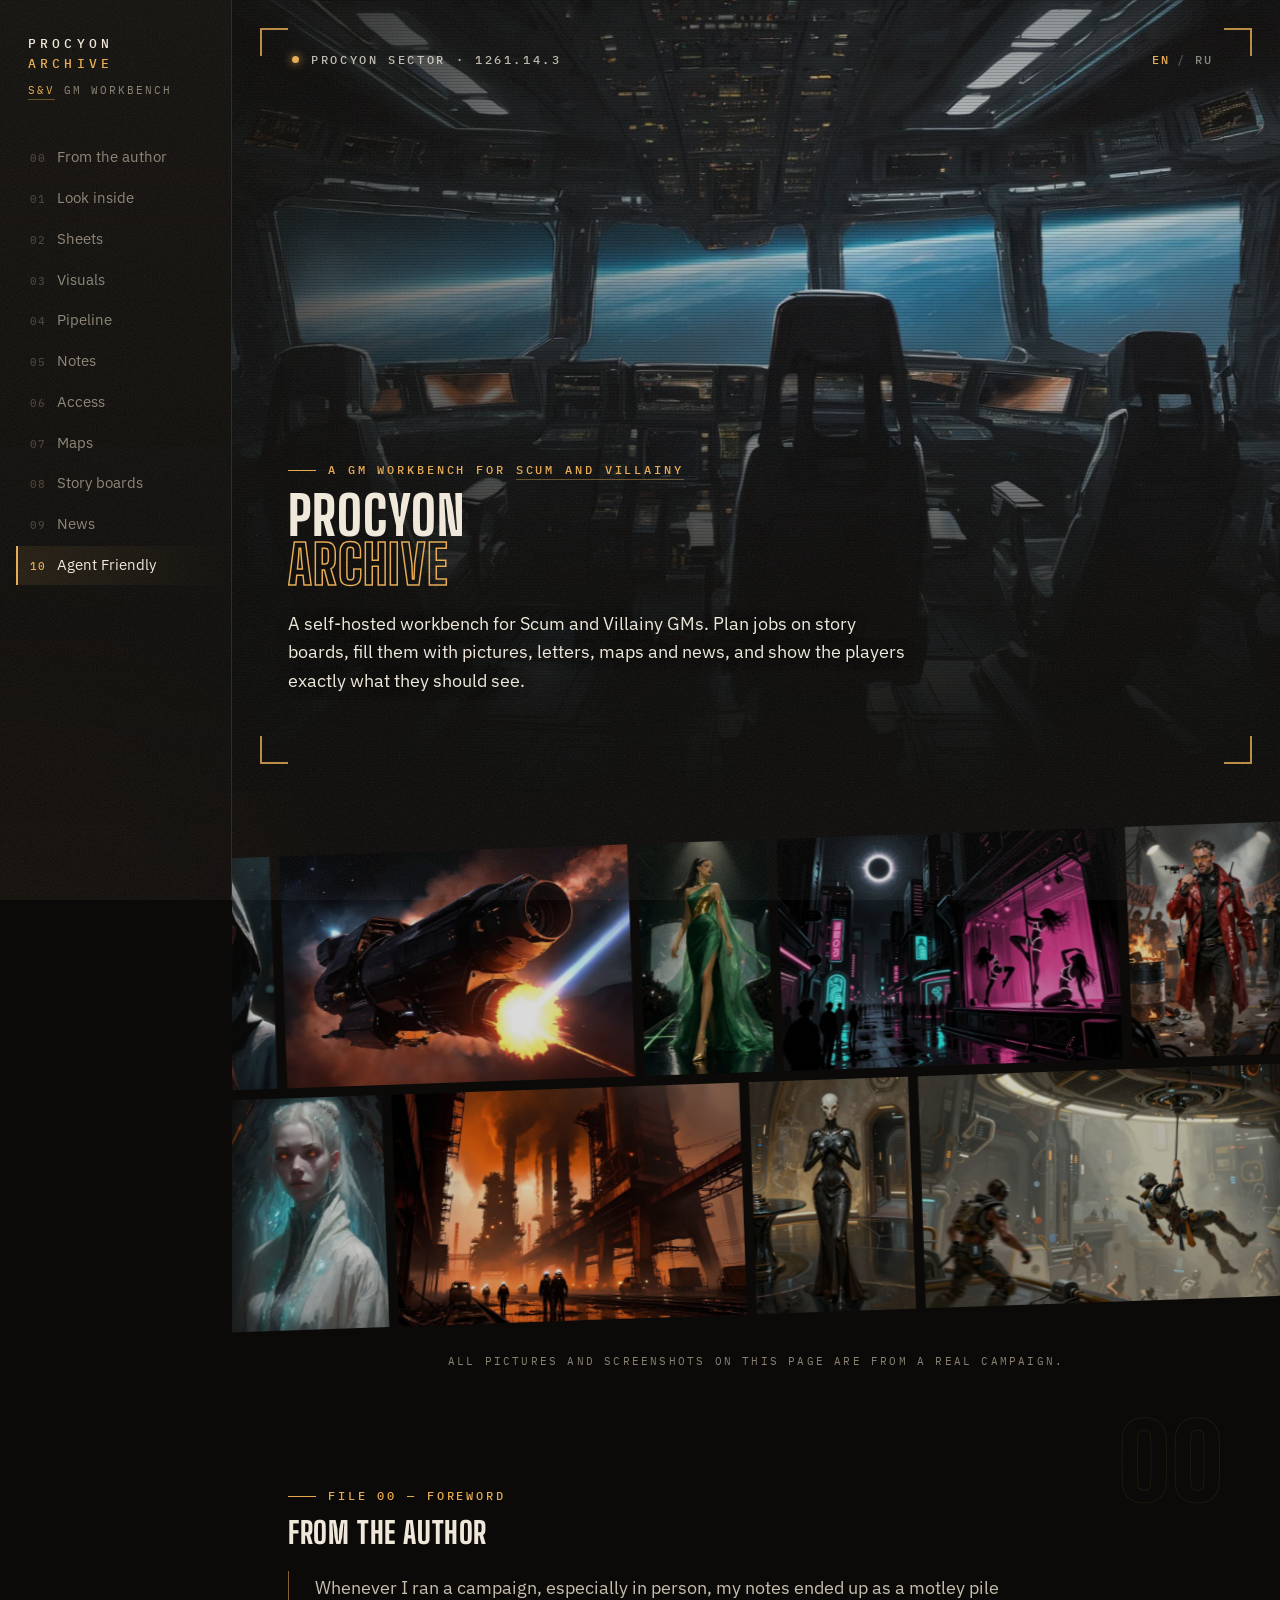
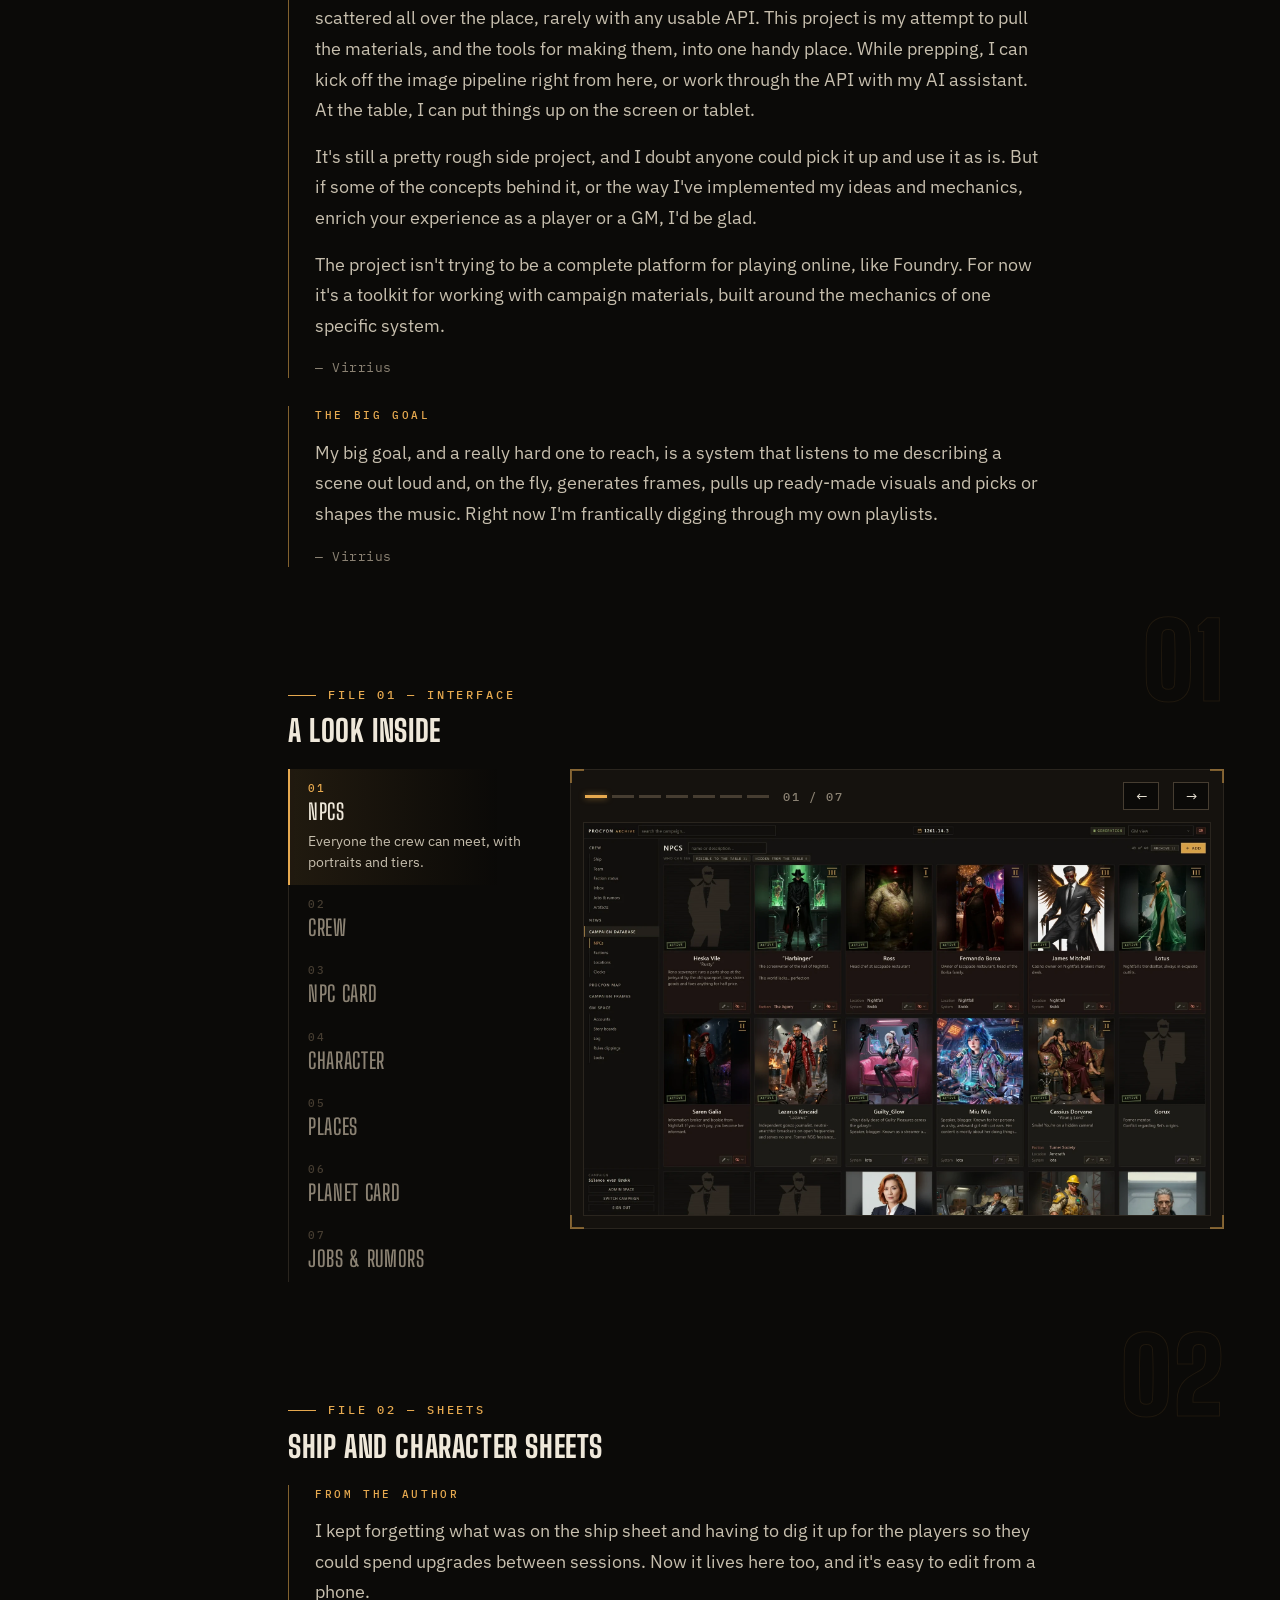
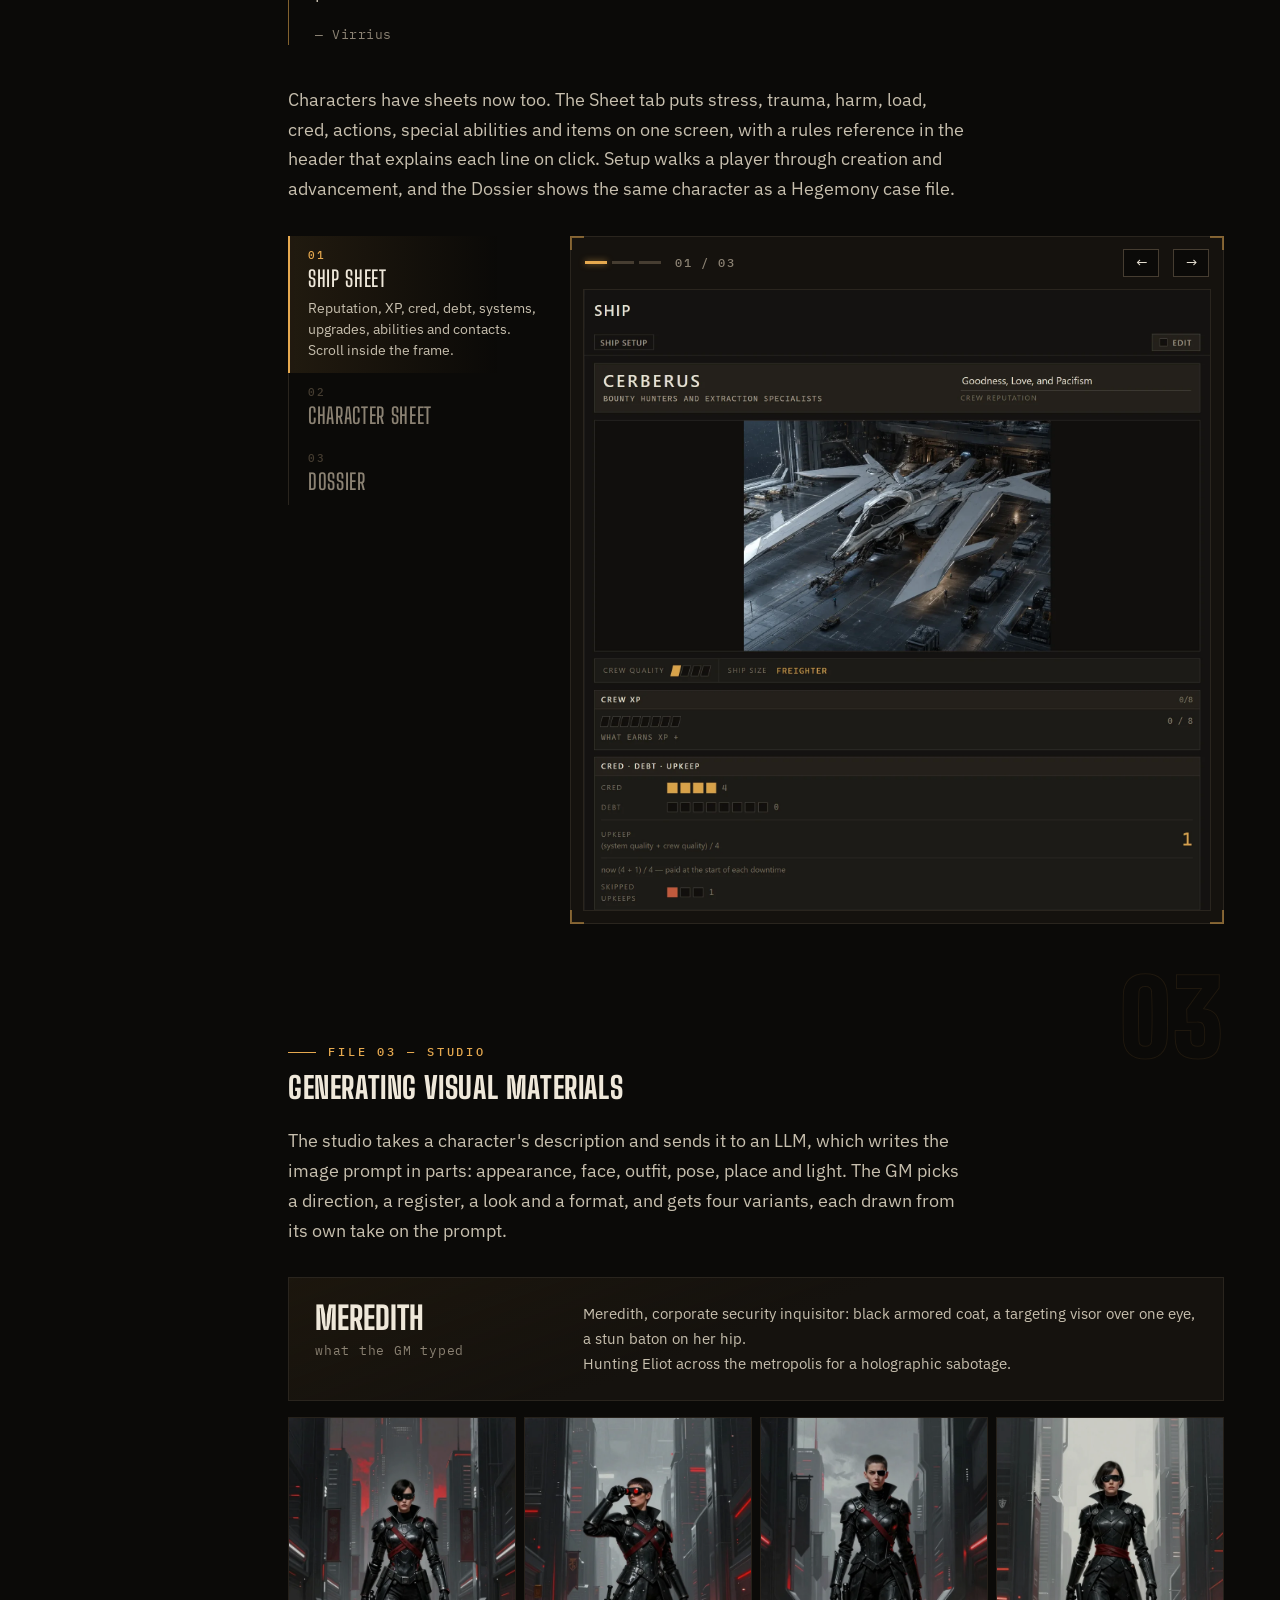
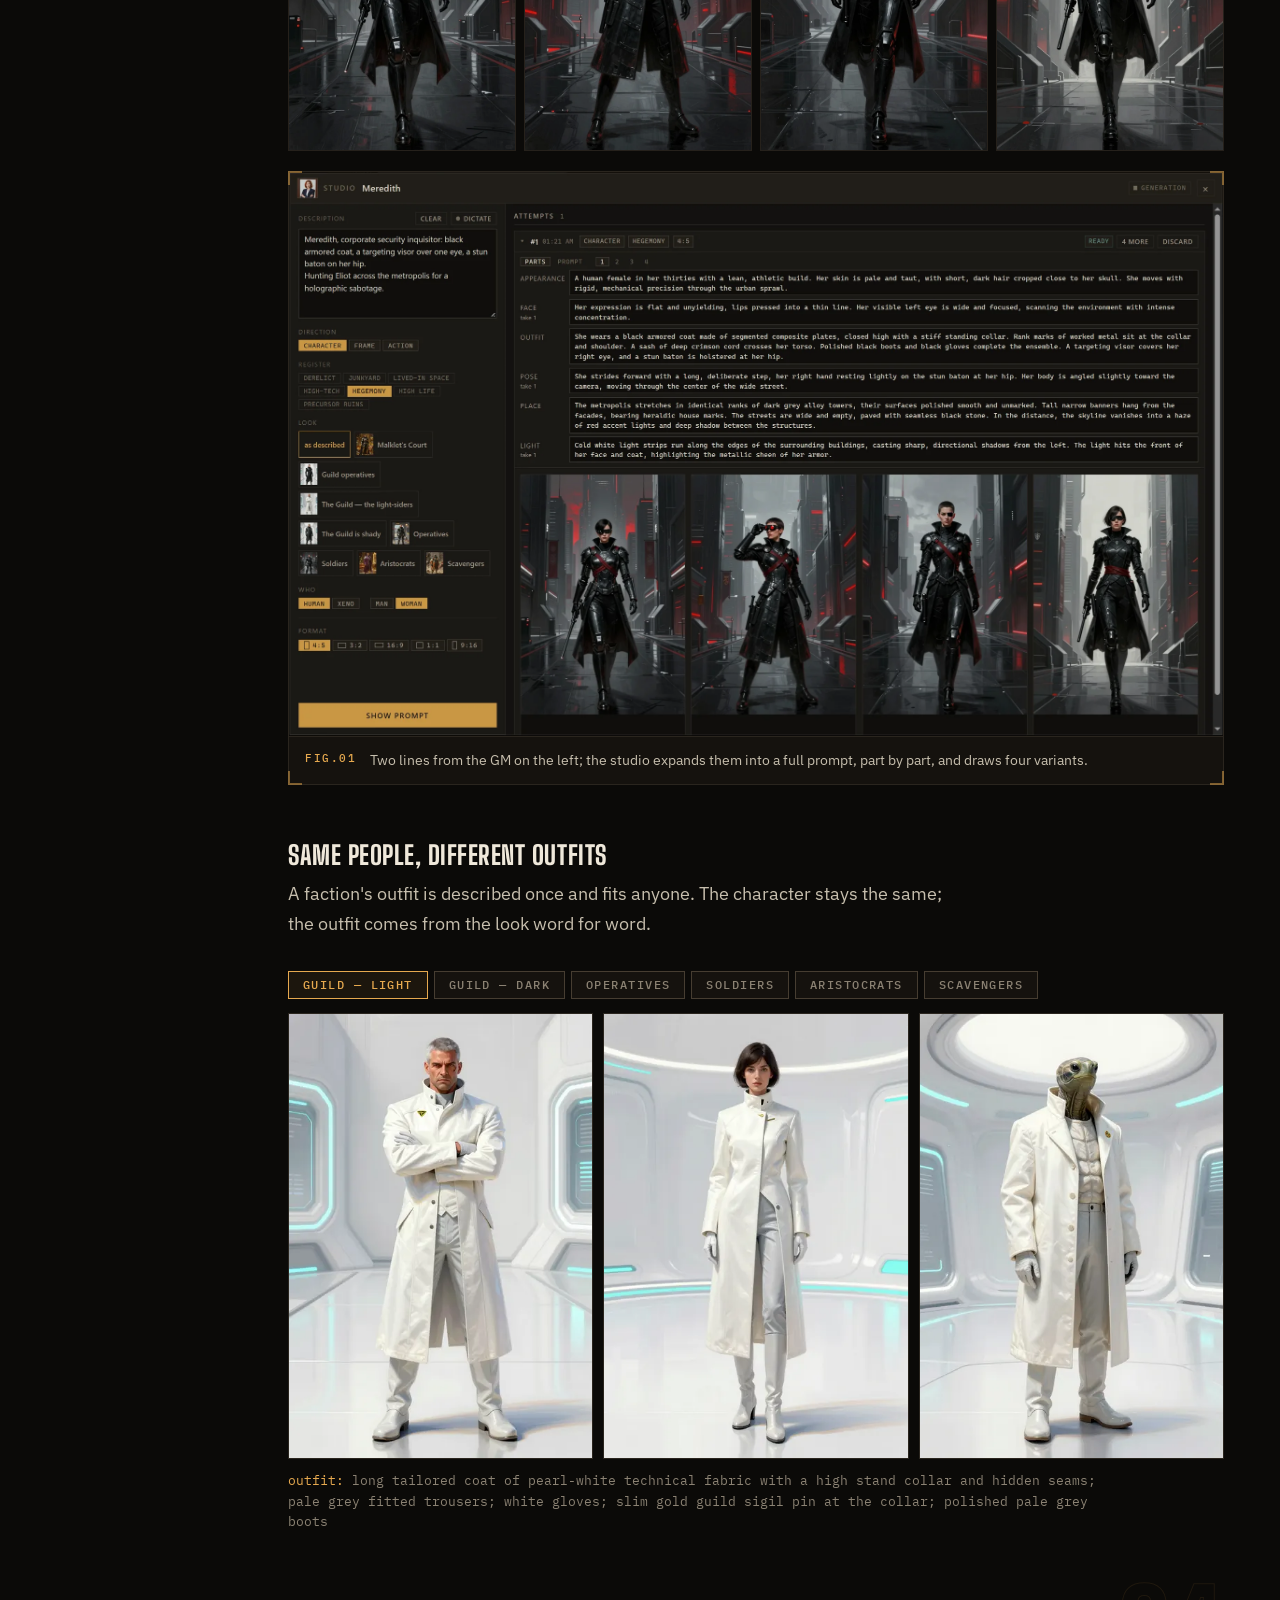
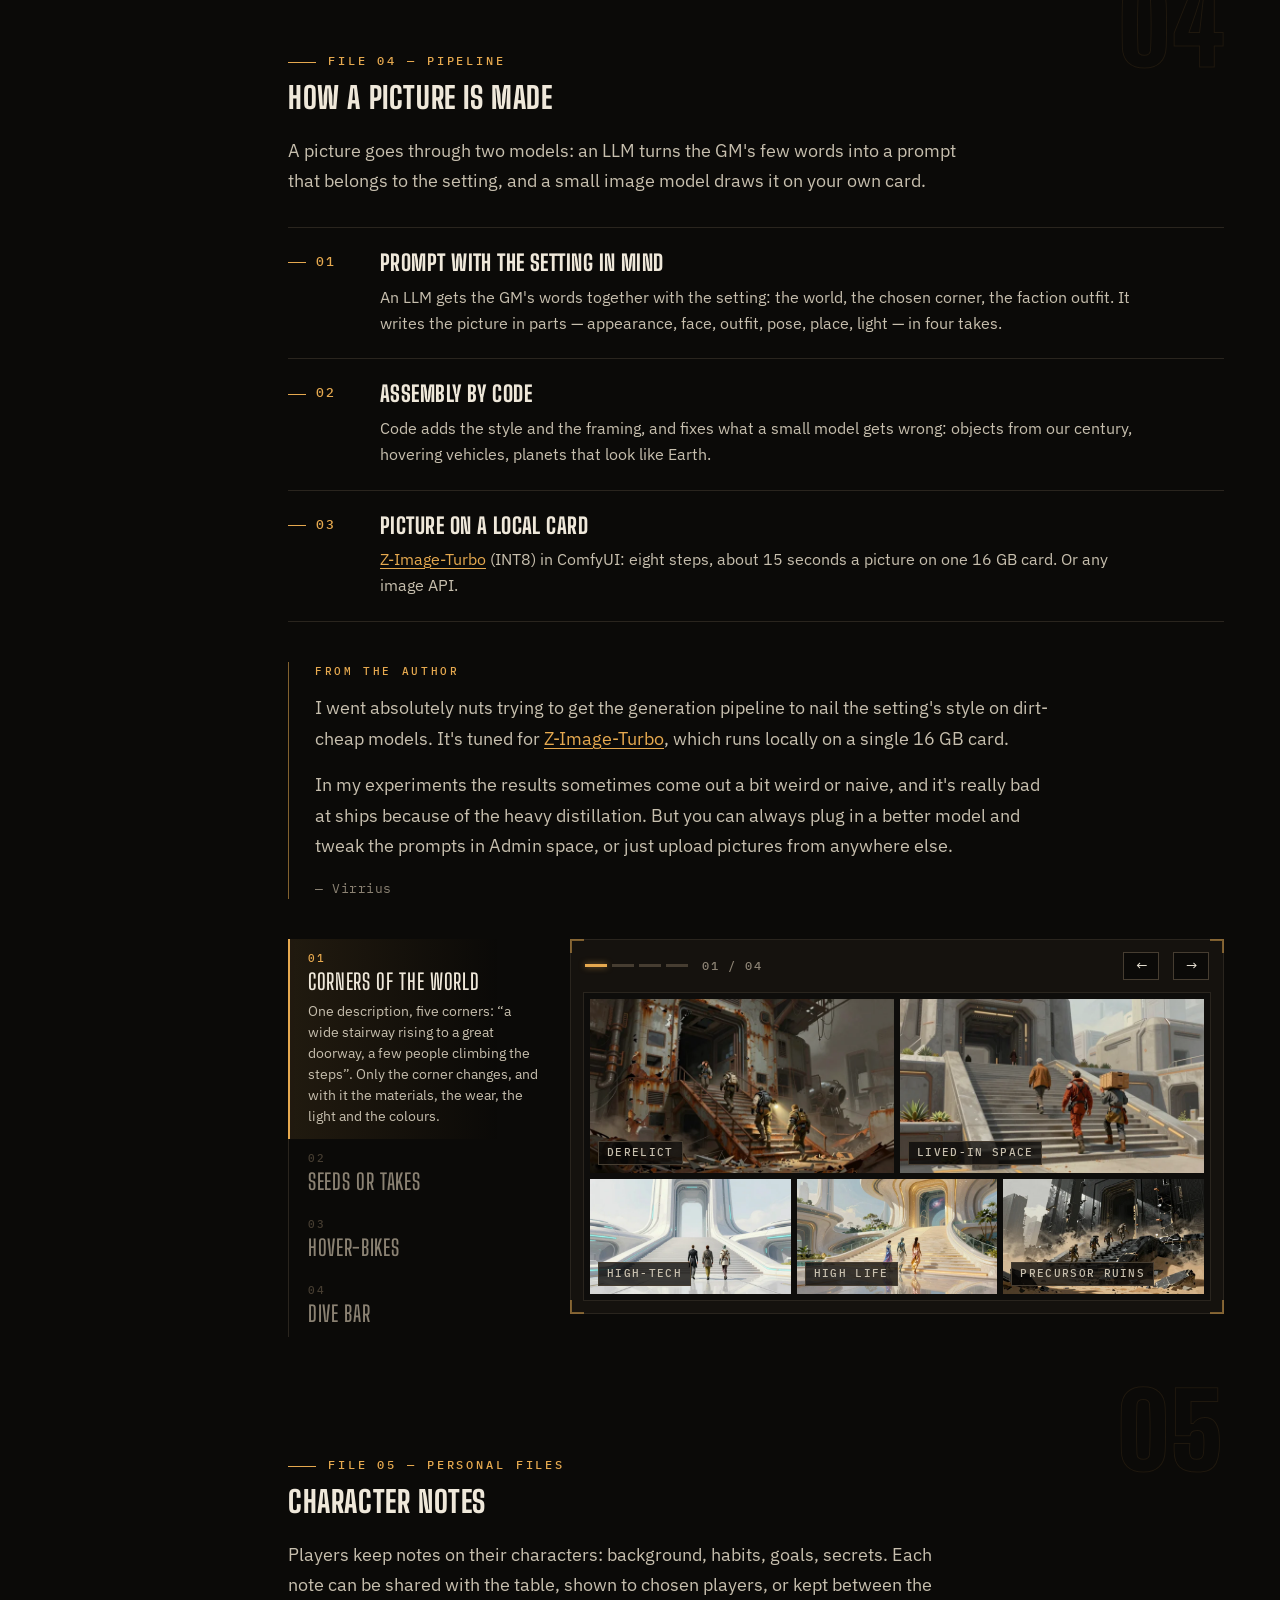
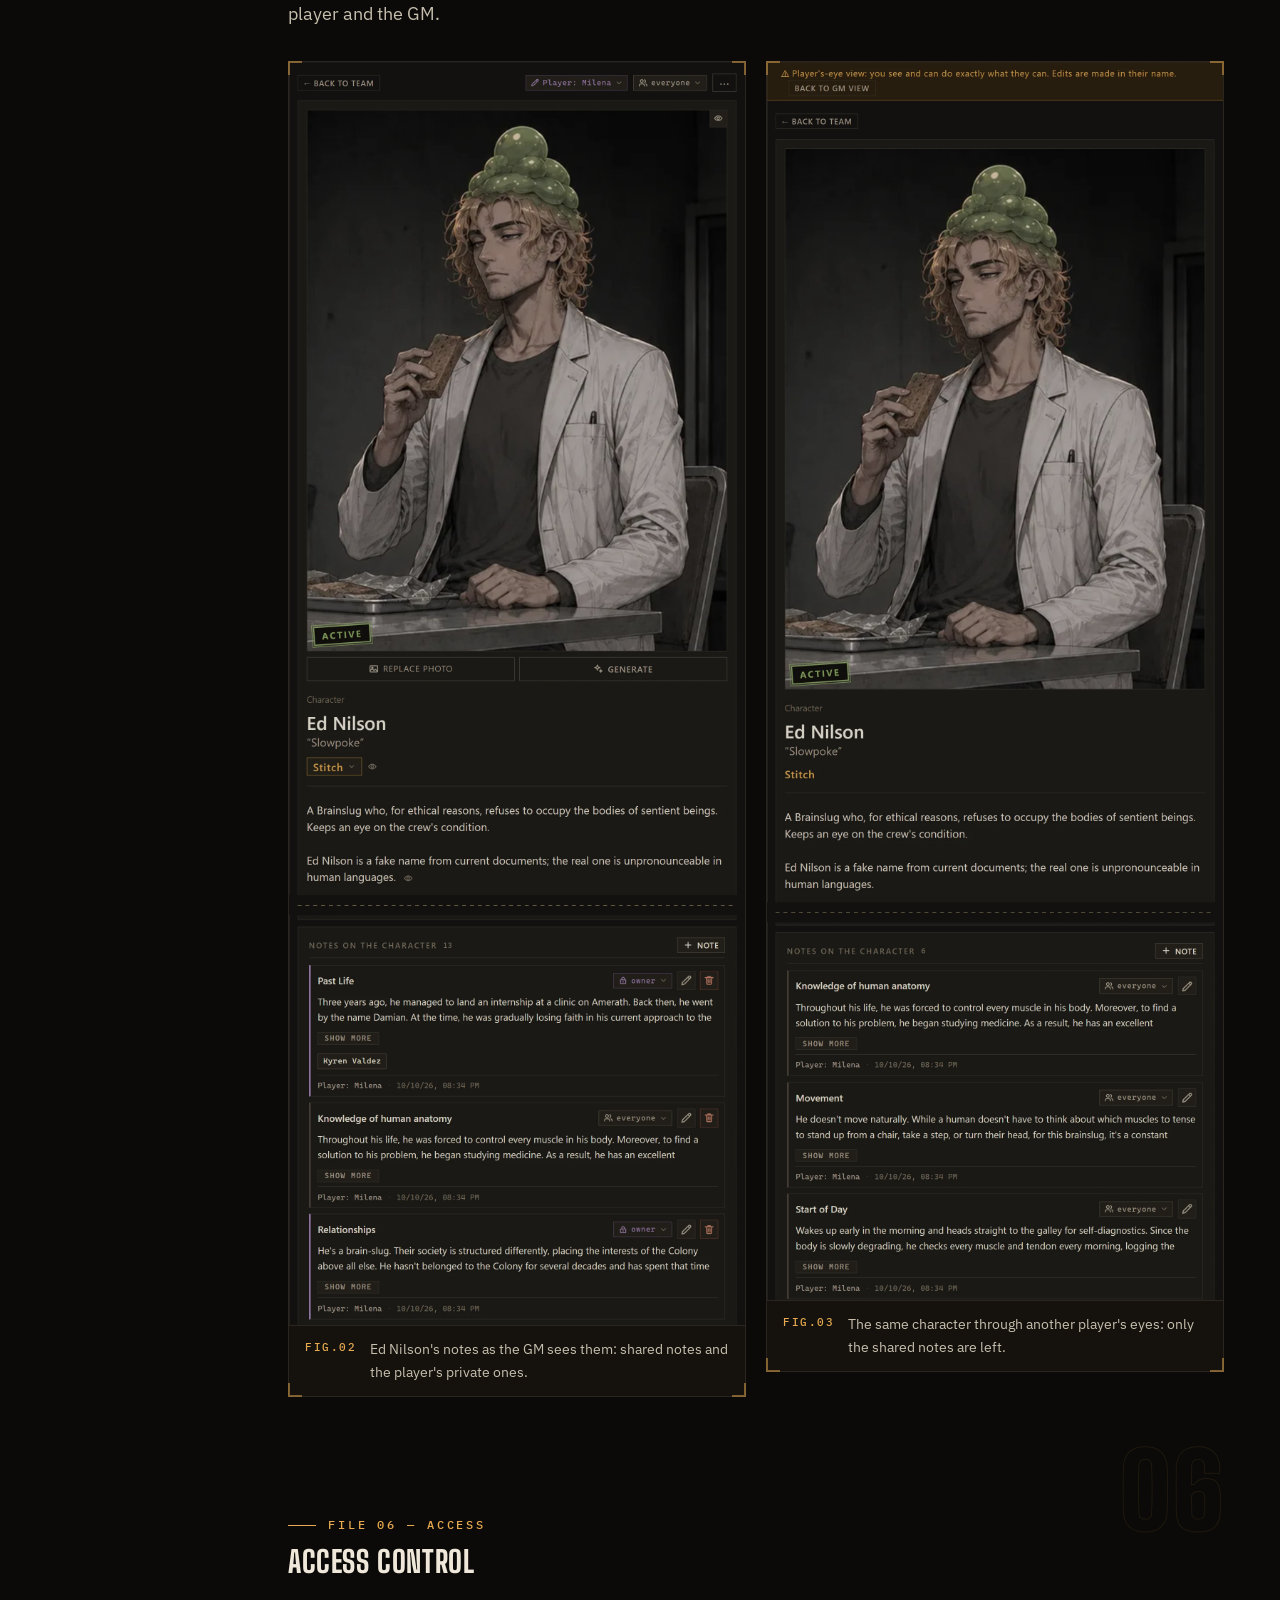
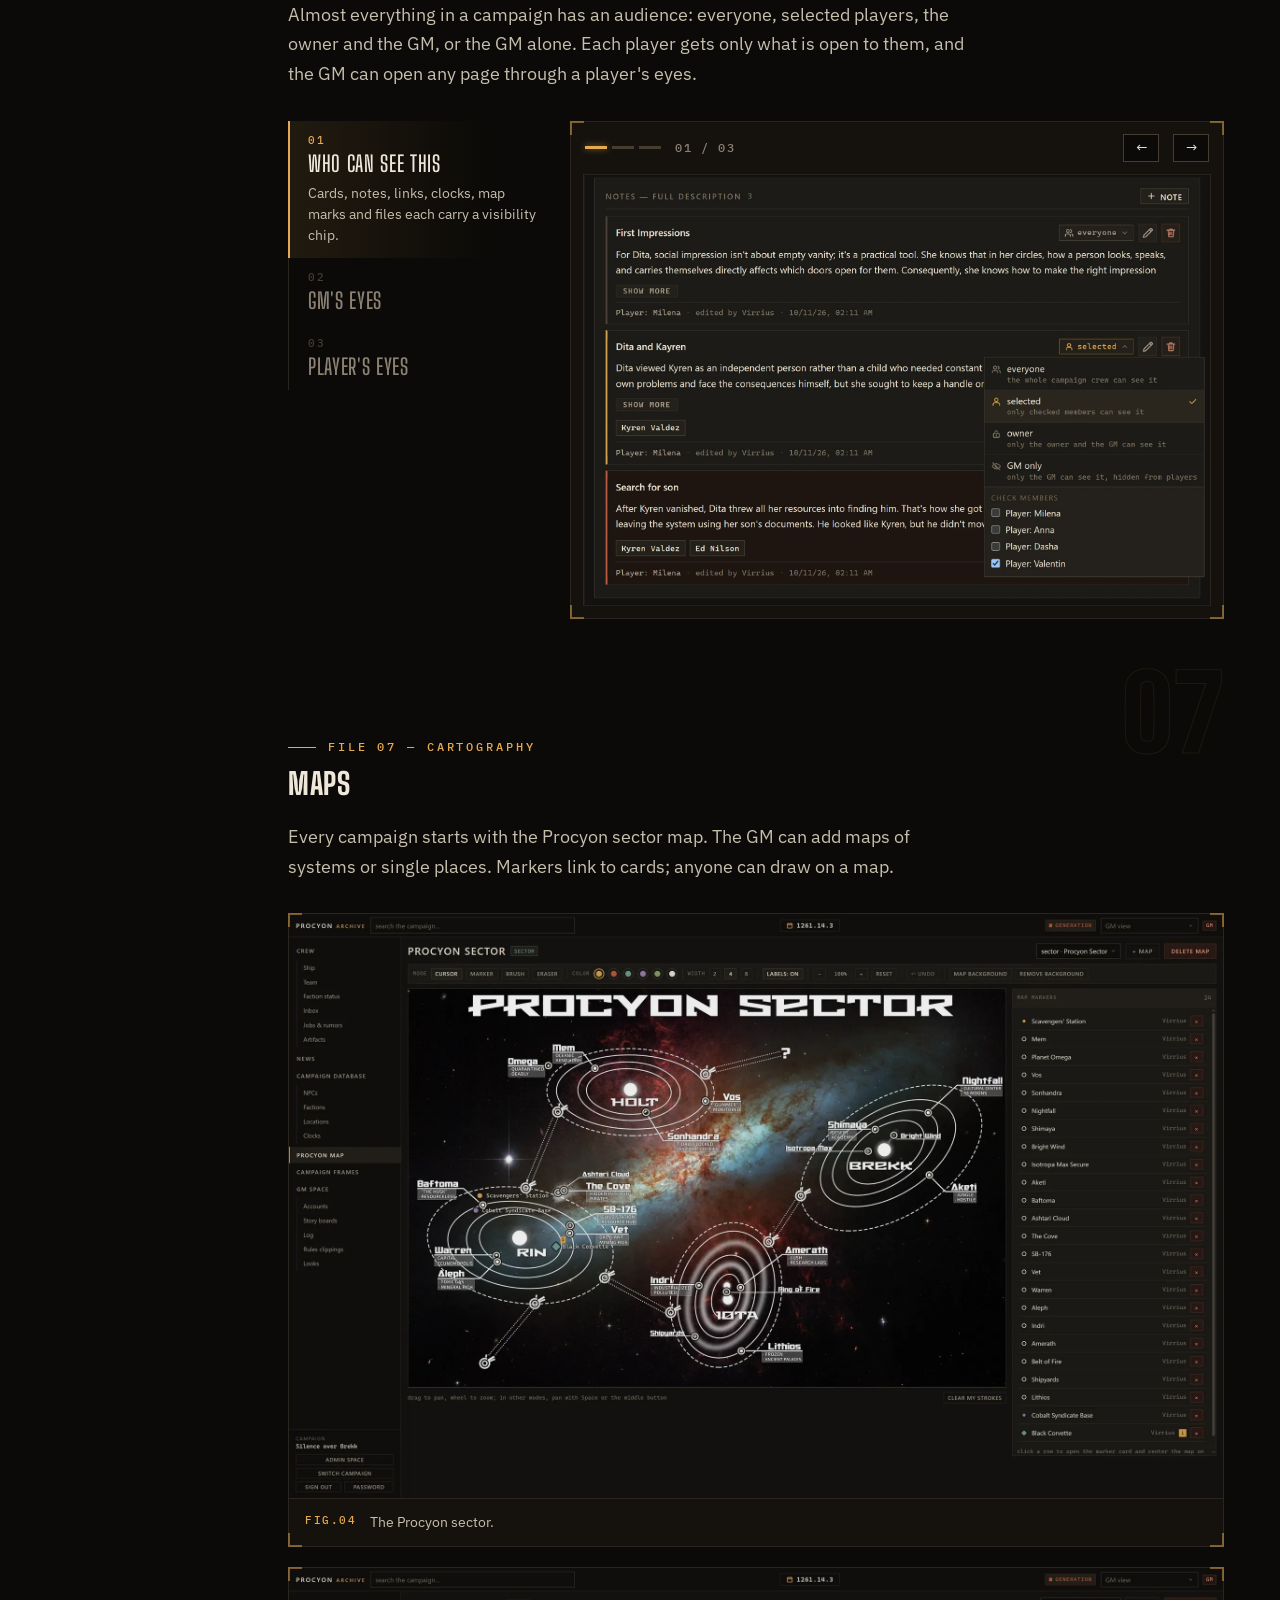
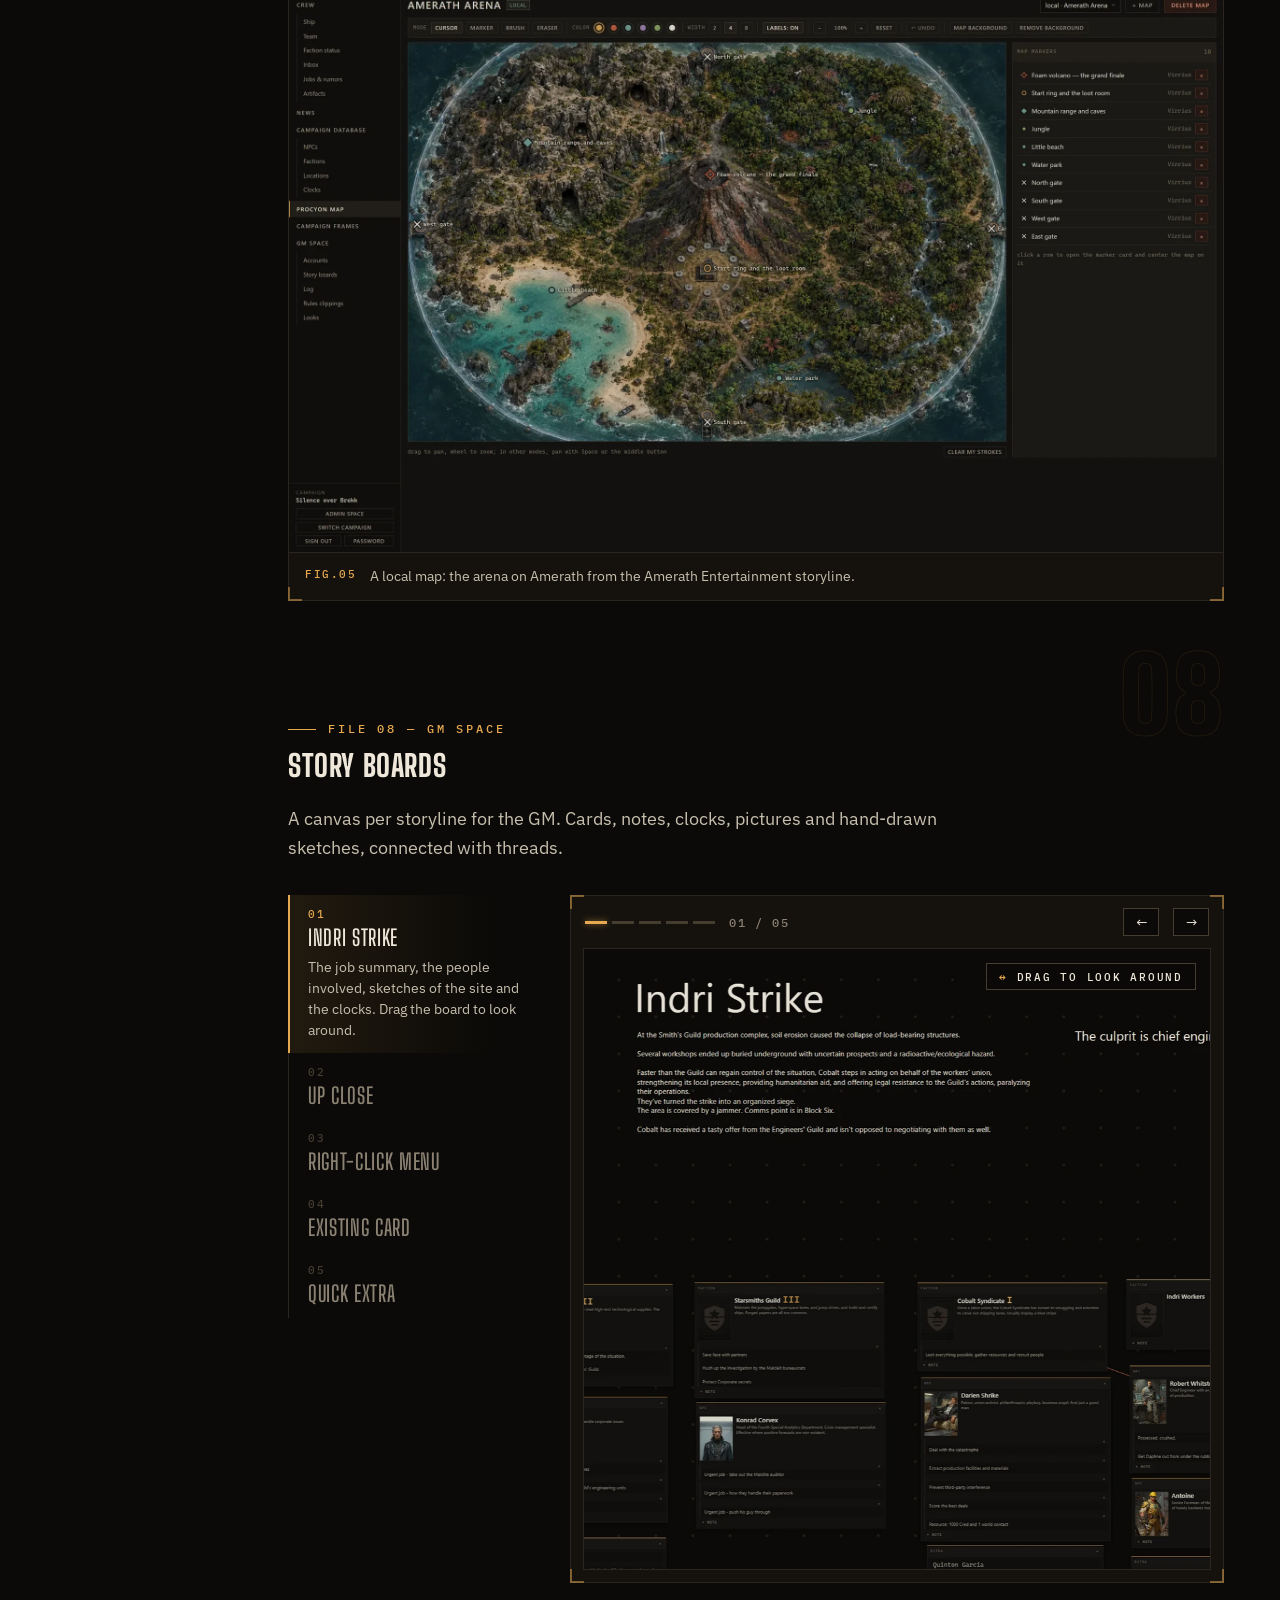
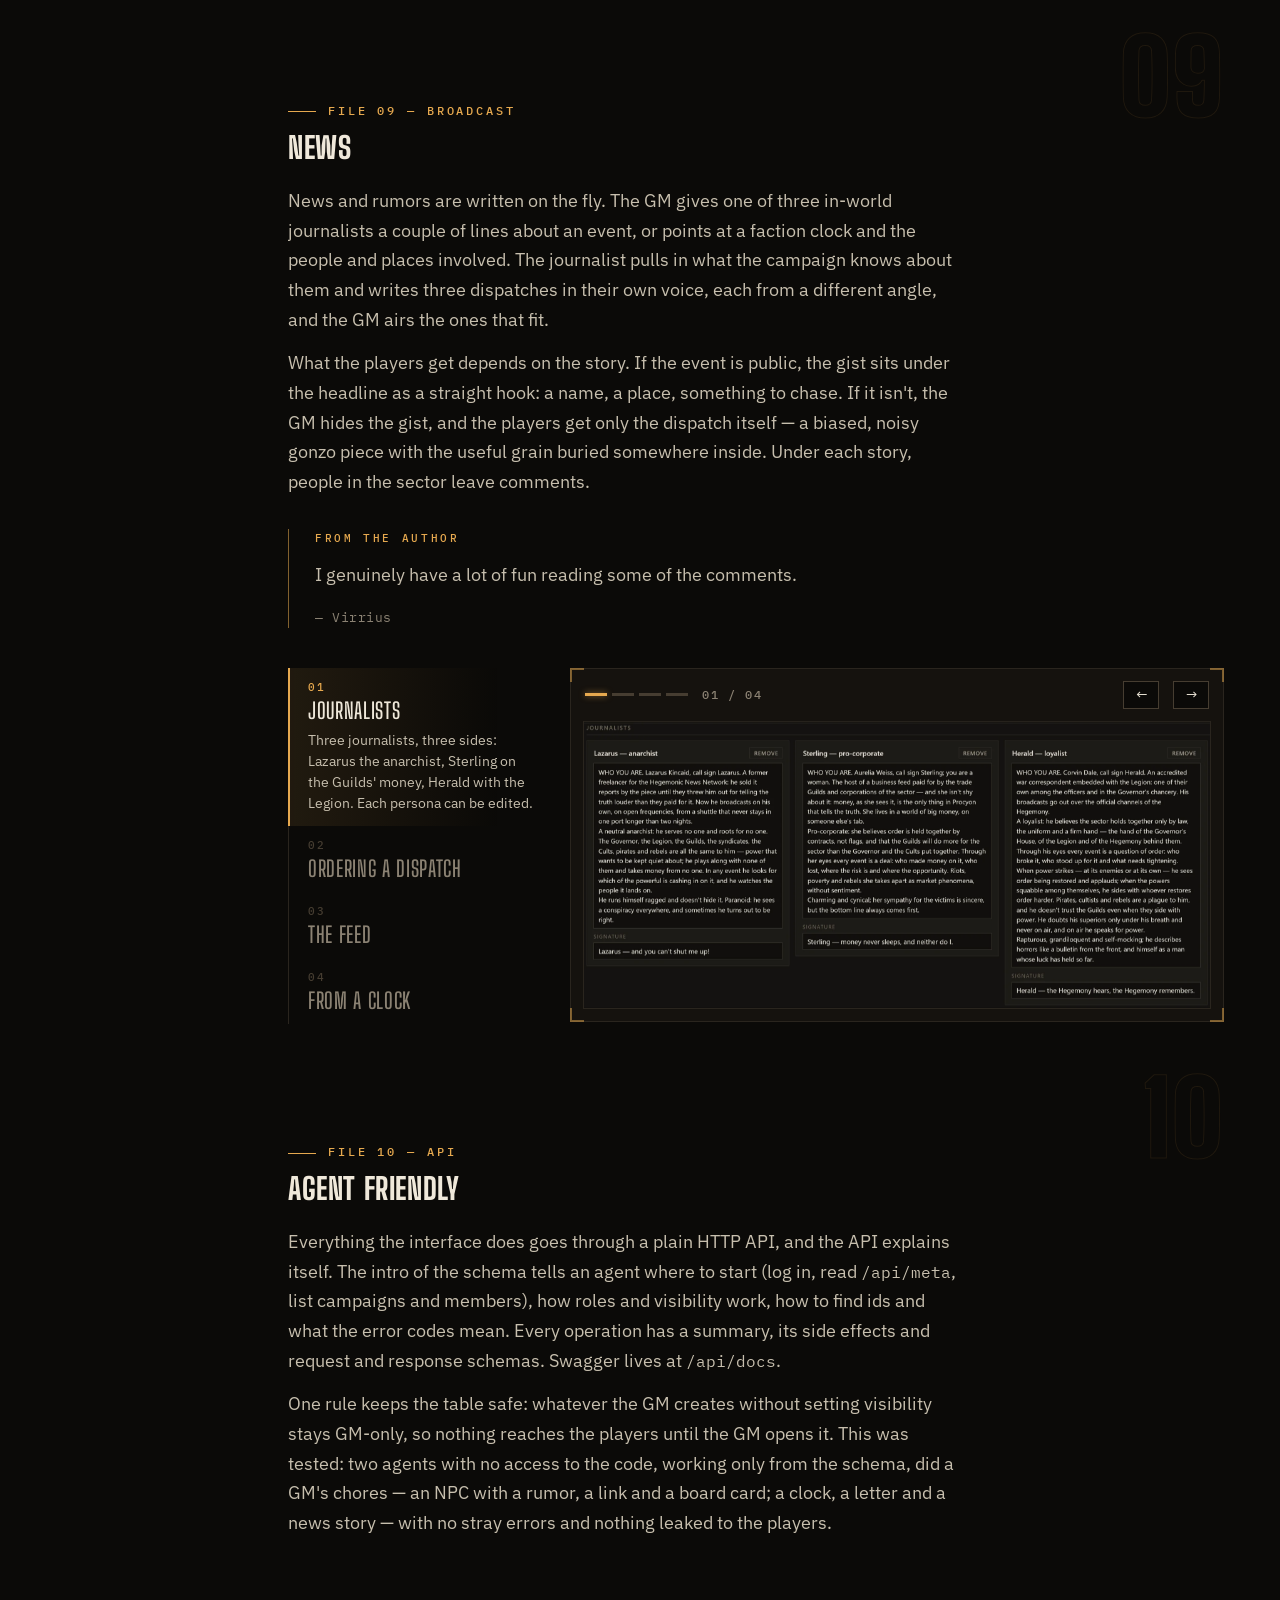
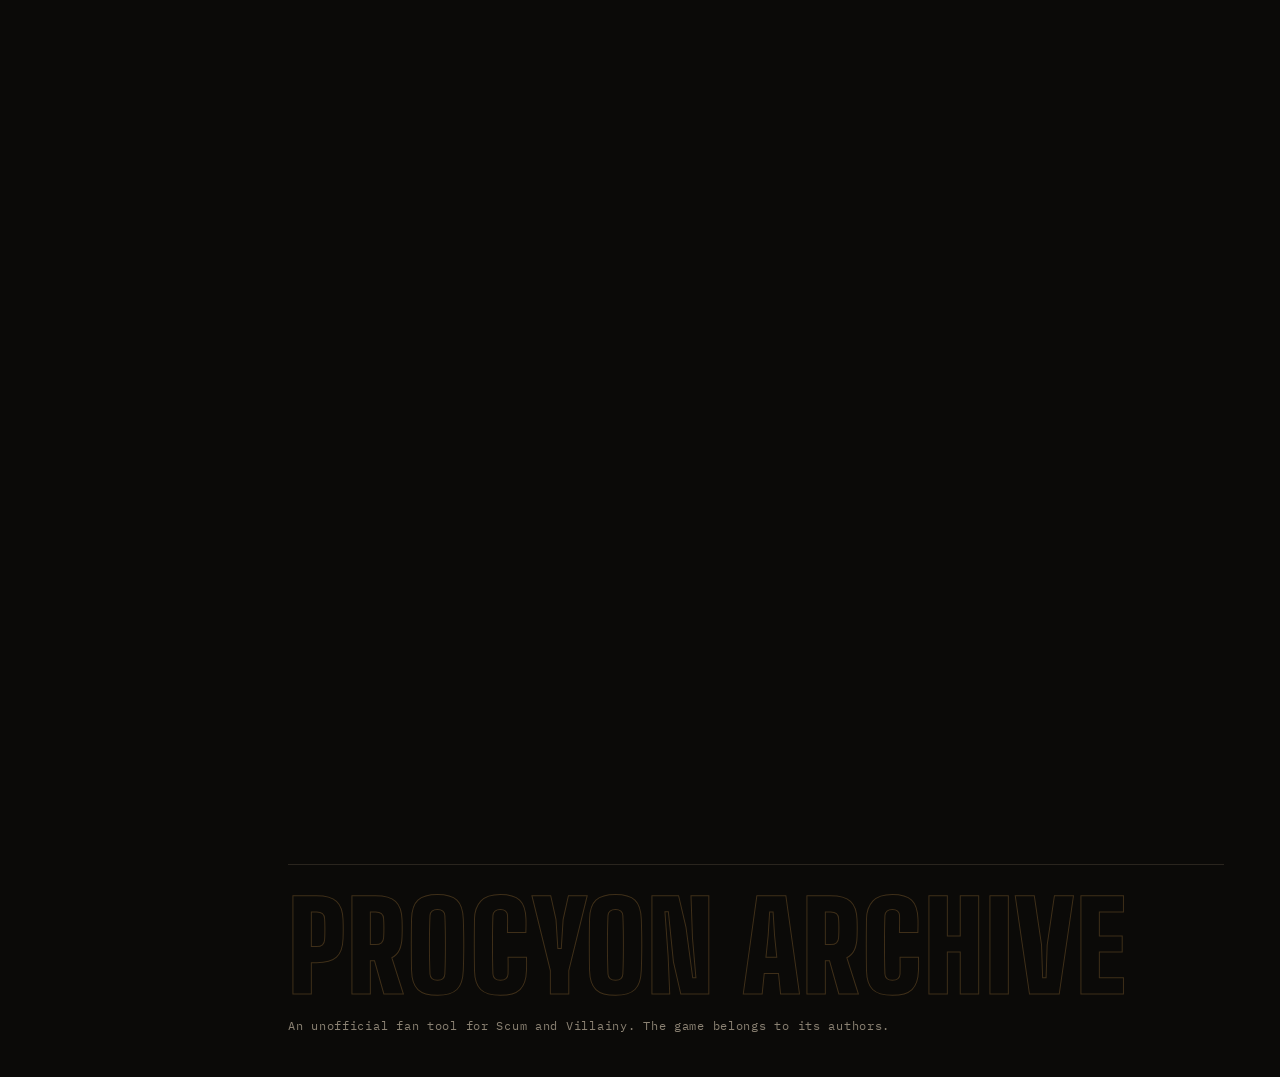
==== commit 3187fa9e: "Dossier: faction standing and redacted references" ====
--- a/index.html
+++ b/index.html
@@ -175,7 +175,7 @@
       <div class="slides">
         <div class="pane"><div class="scroll"><img src="shots/ship_full.webp" alt="The full ship sheet" loading="lazy" width="1740" height="4250"></div></div>
         <div class="pane"><img src="shots/char_full.webp" data-zoom alt="A character sheet" loading="lazy" width="1740" height="1406"></div>
-        <div class="pane"><div class="scroll"><img src="shots/char_dossier.webp" alt="A character dossier" loading="lazy" width="1740" height="1881"></div></div>
+        <div class="pane"><div class="scroll"><img src="shots/char_dossier.webp" alt="A character dossier" loading="lazy" width="1740" height="2304"></div></div>
       </div>
     </div>
   </div>
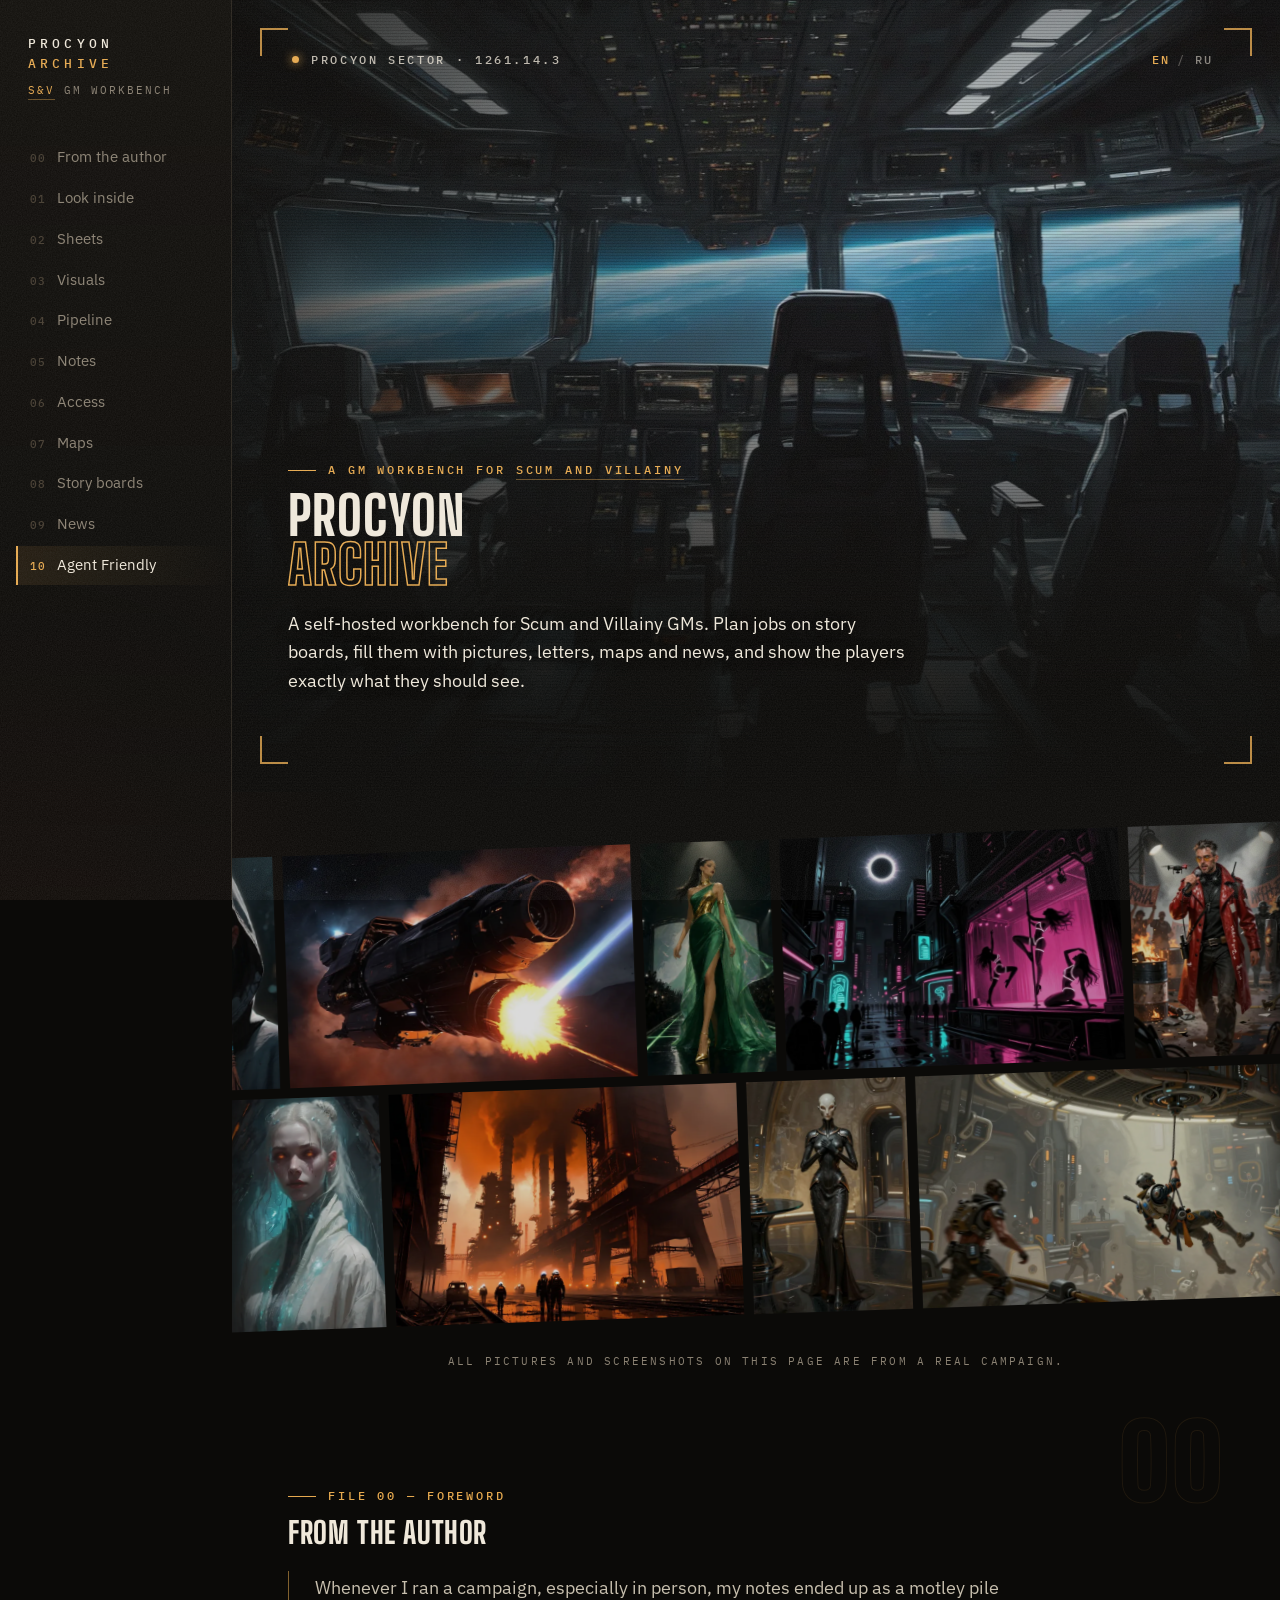
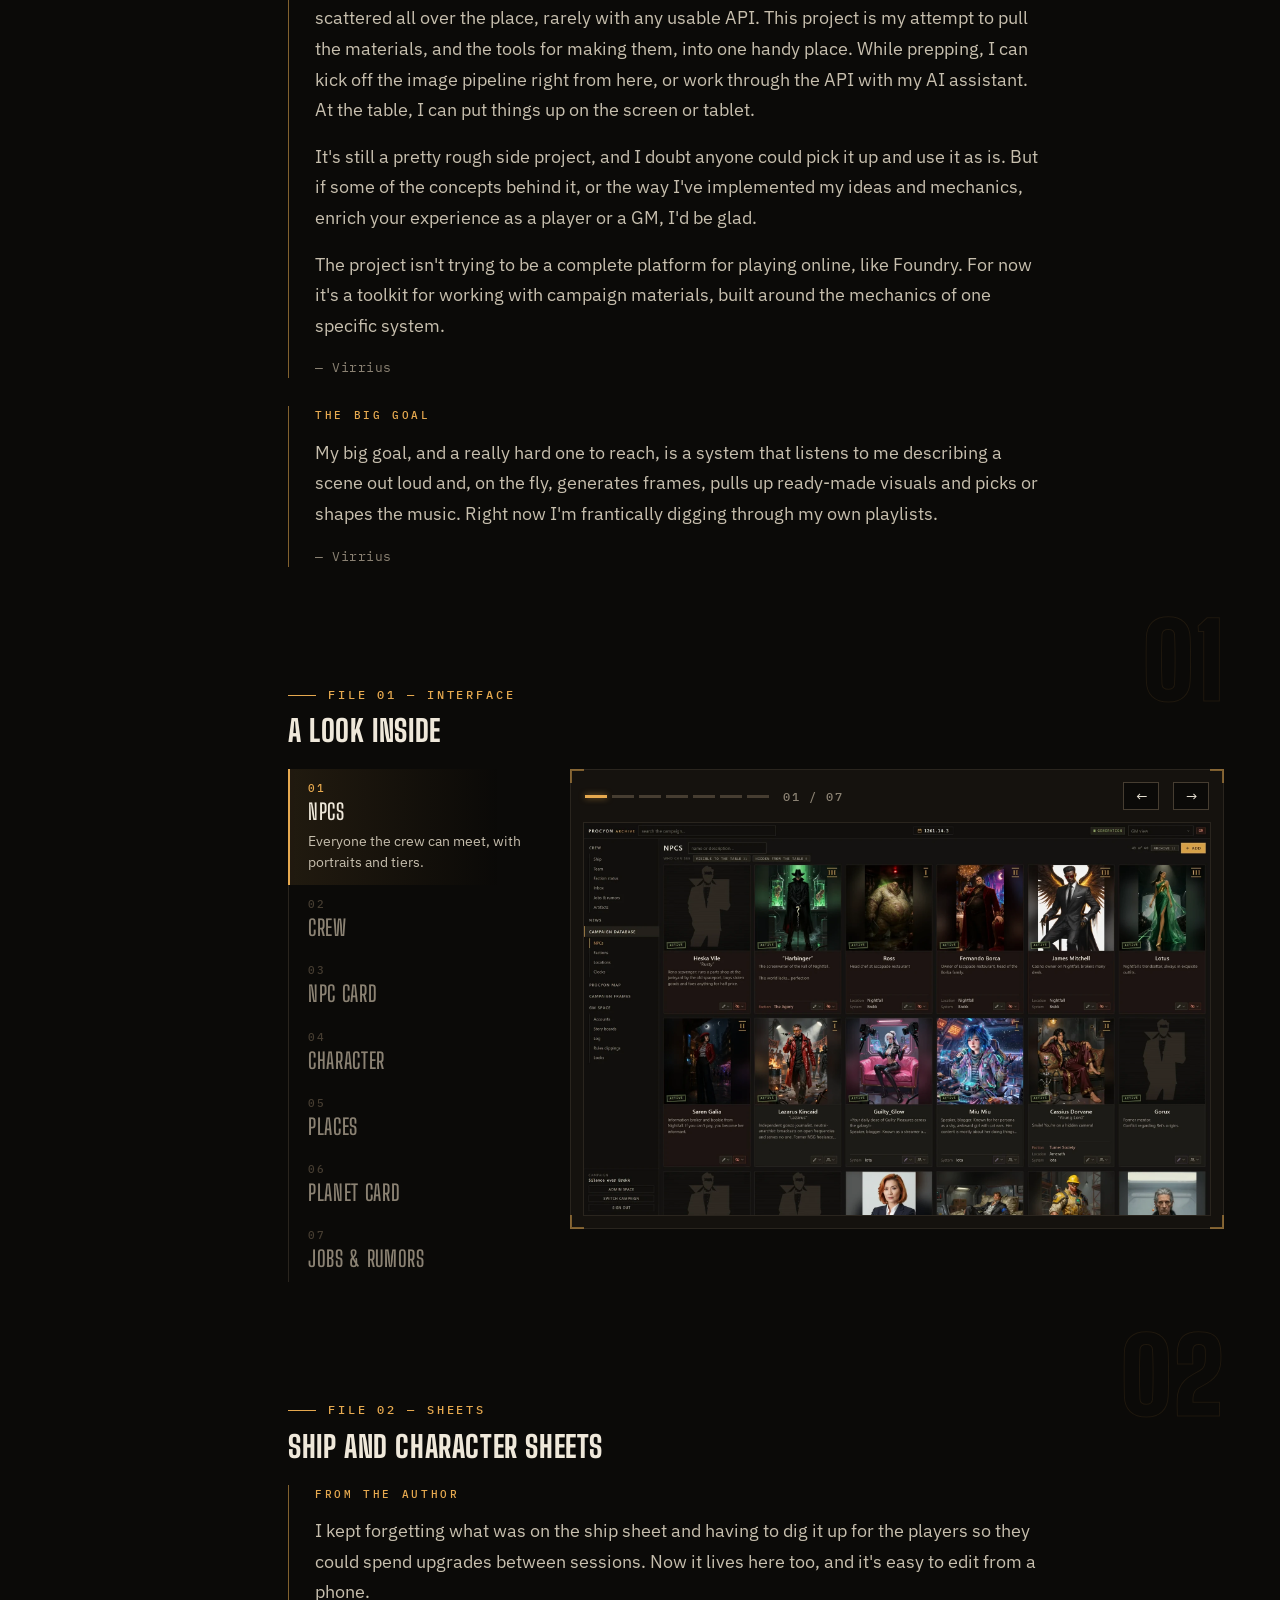
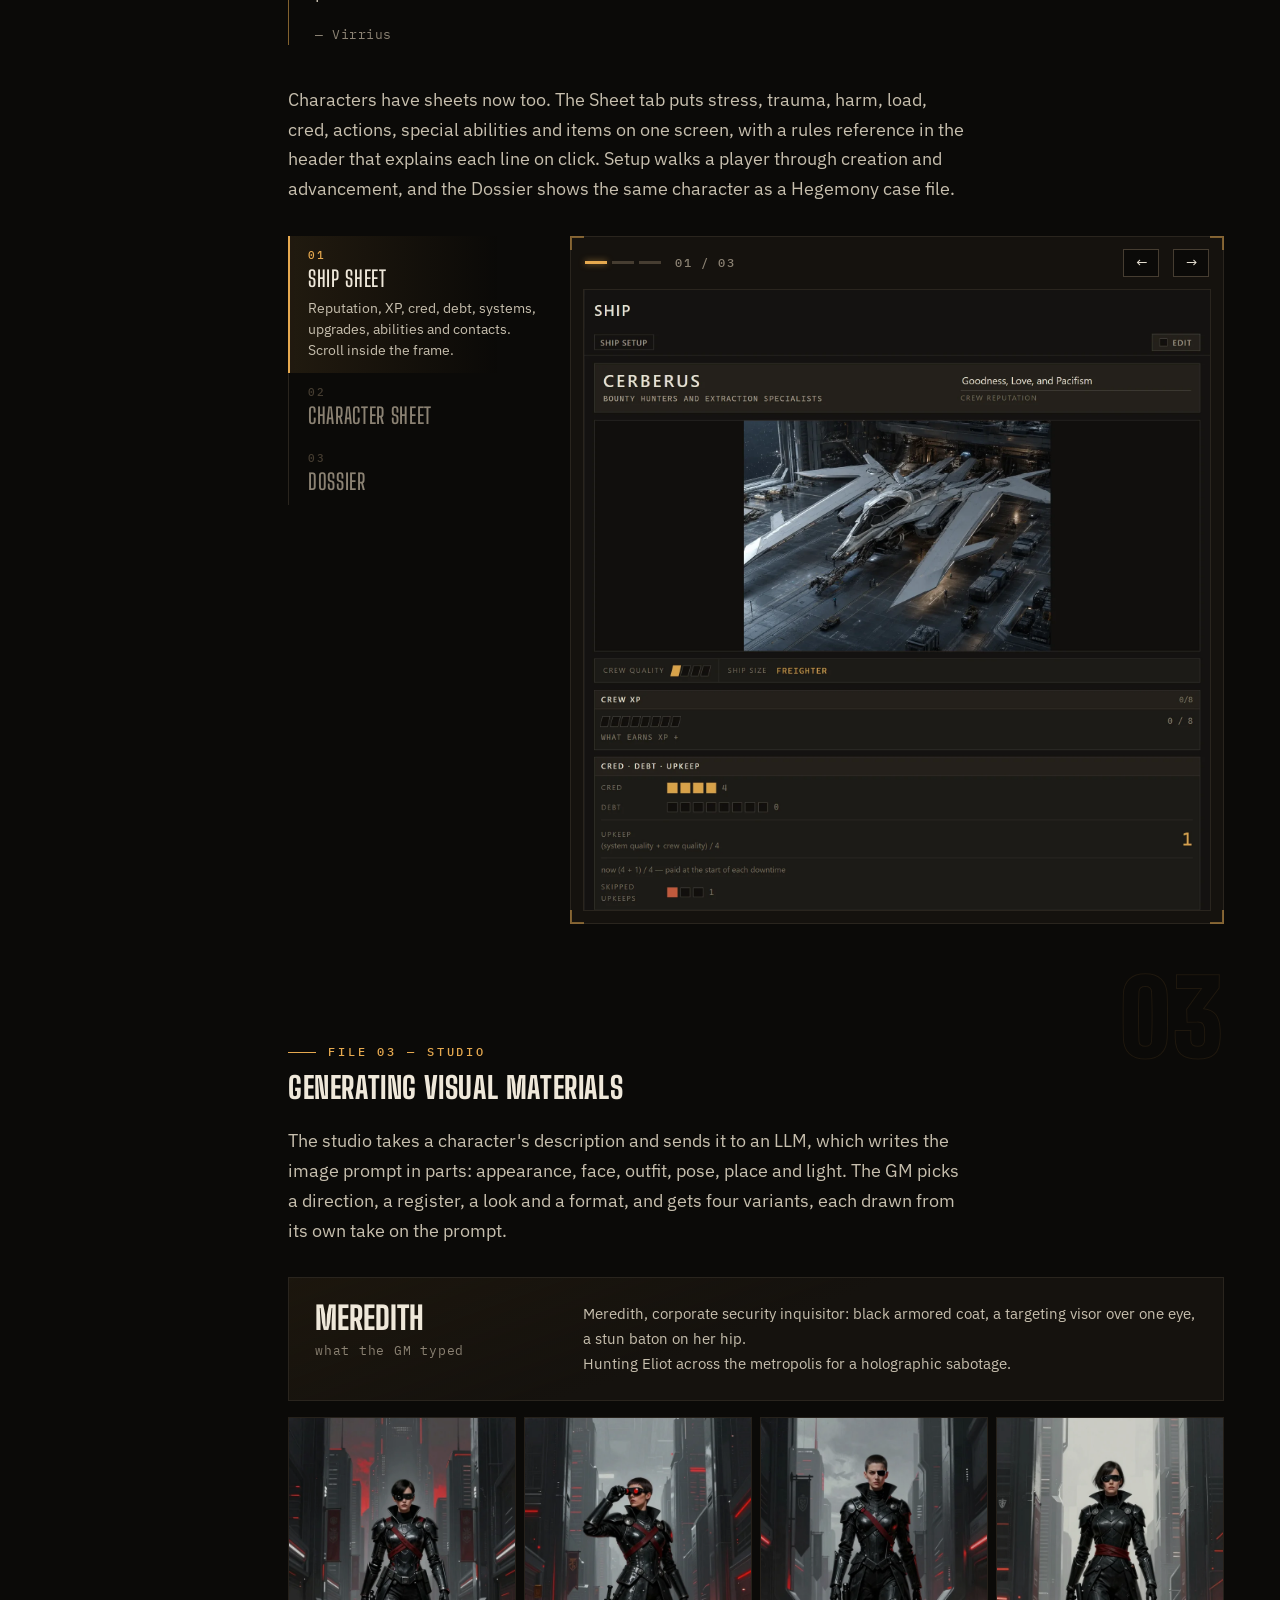
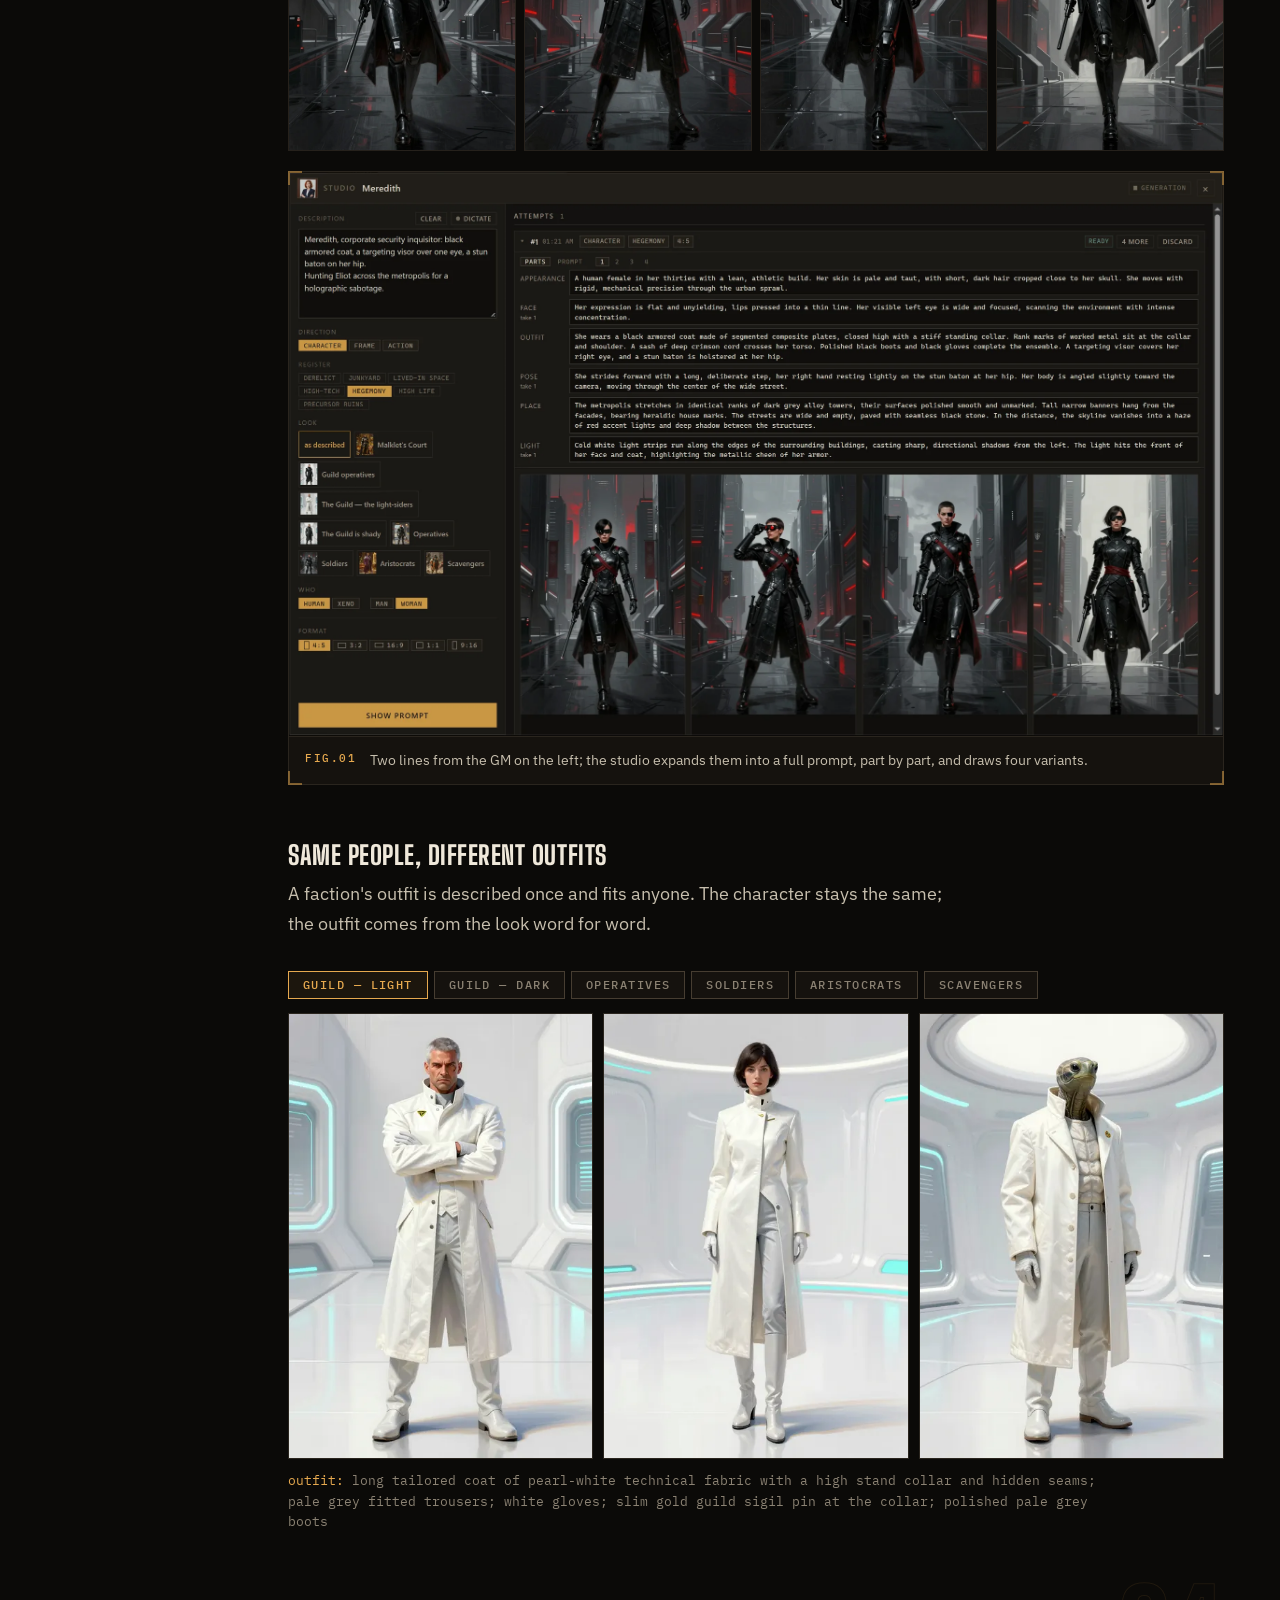
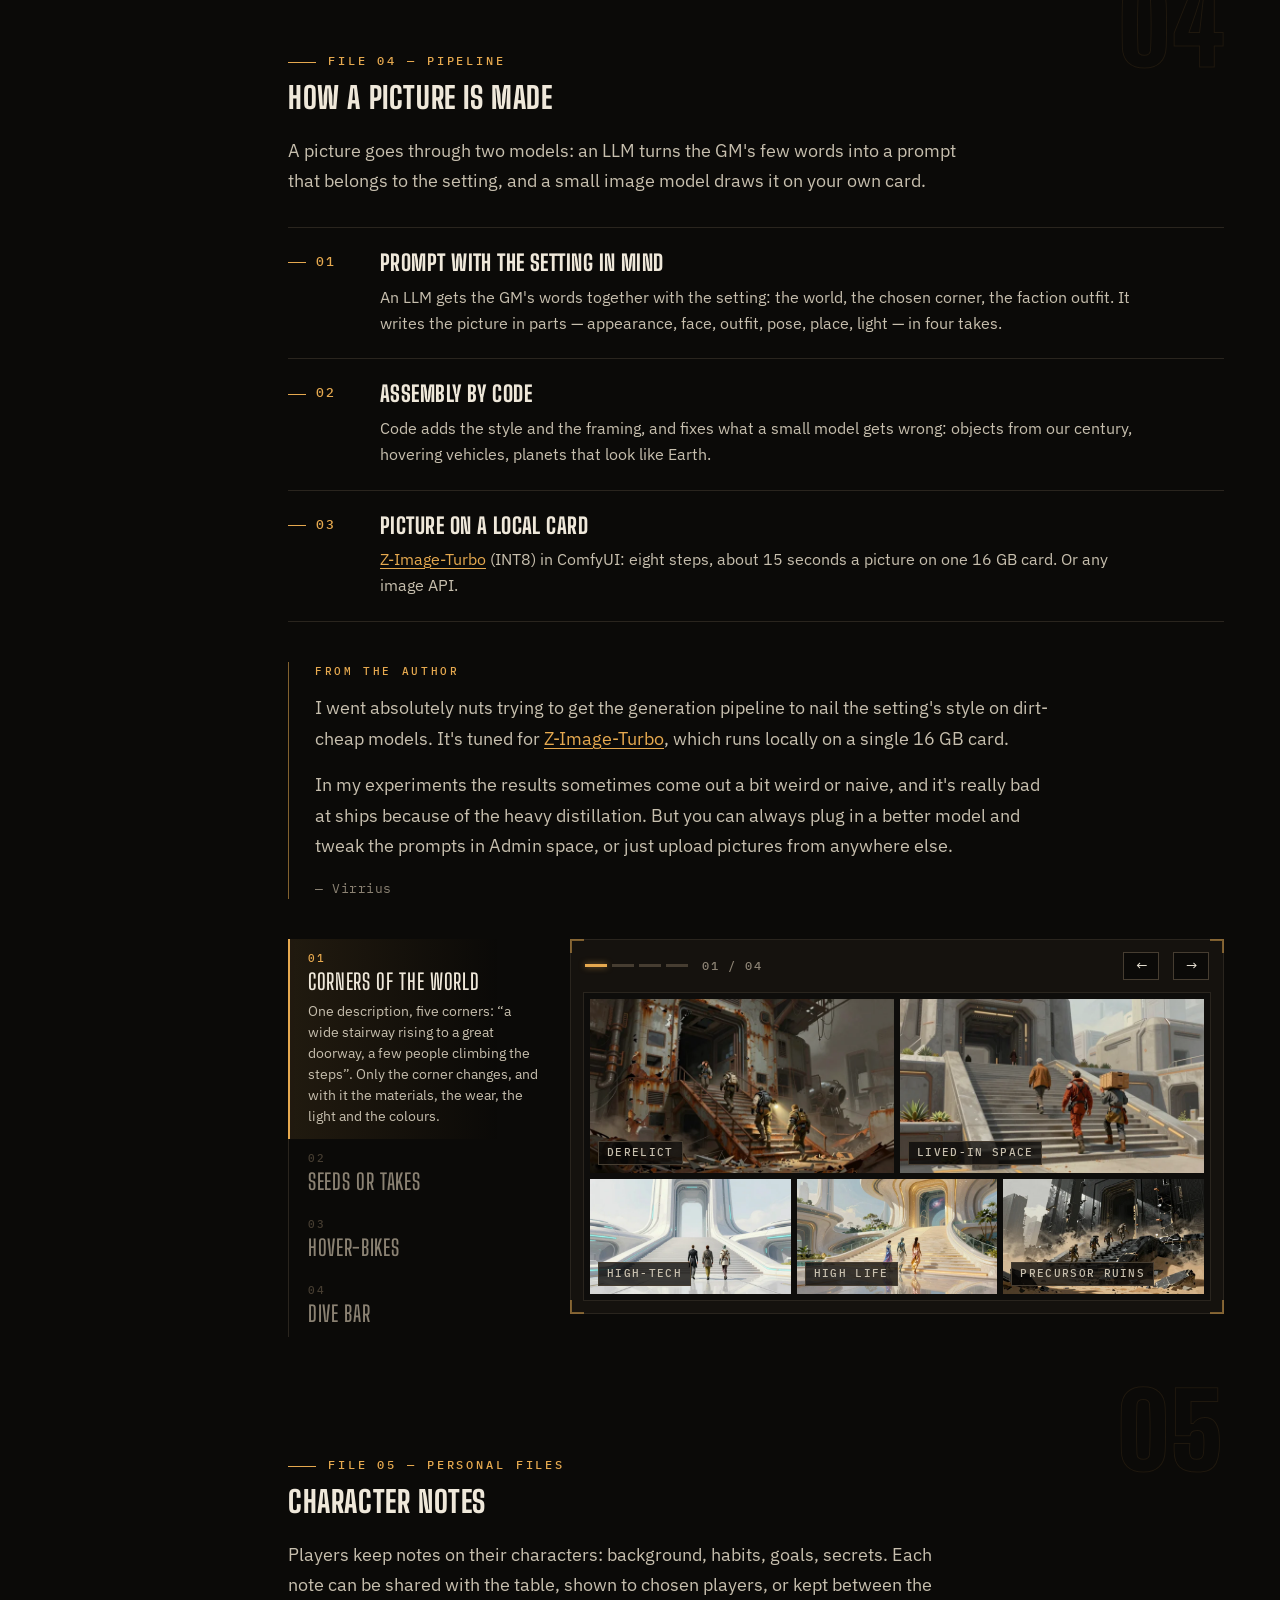
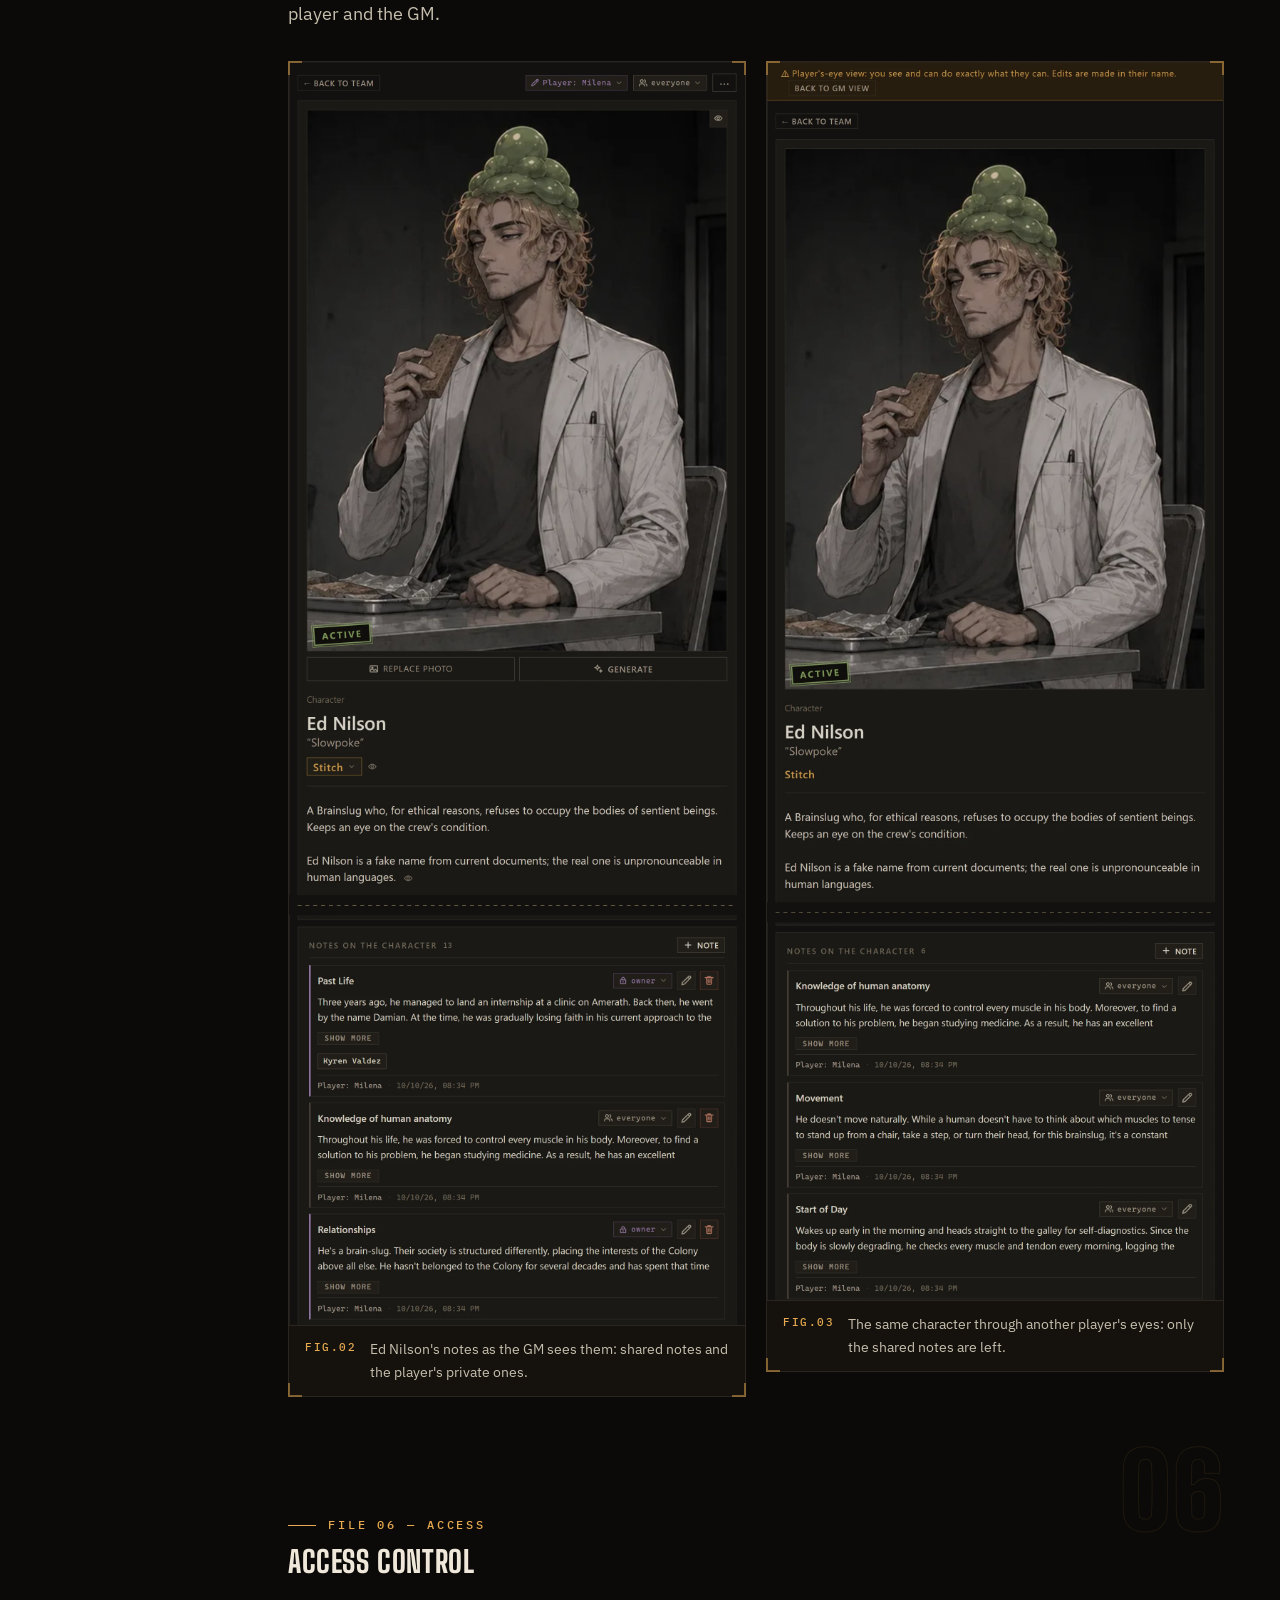
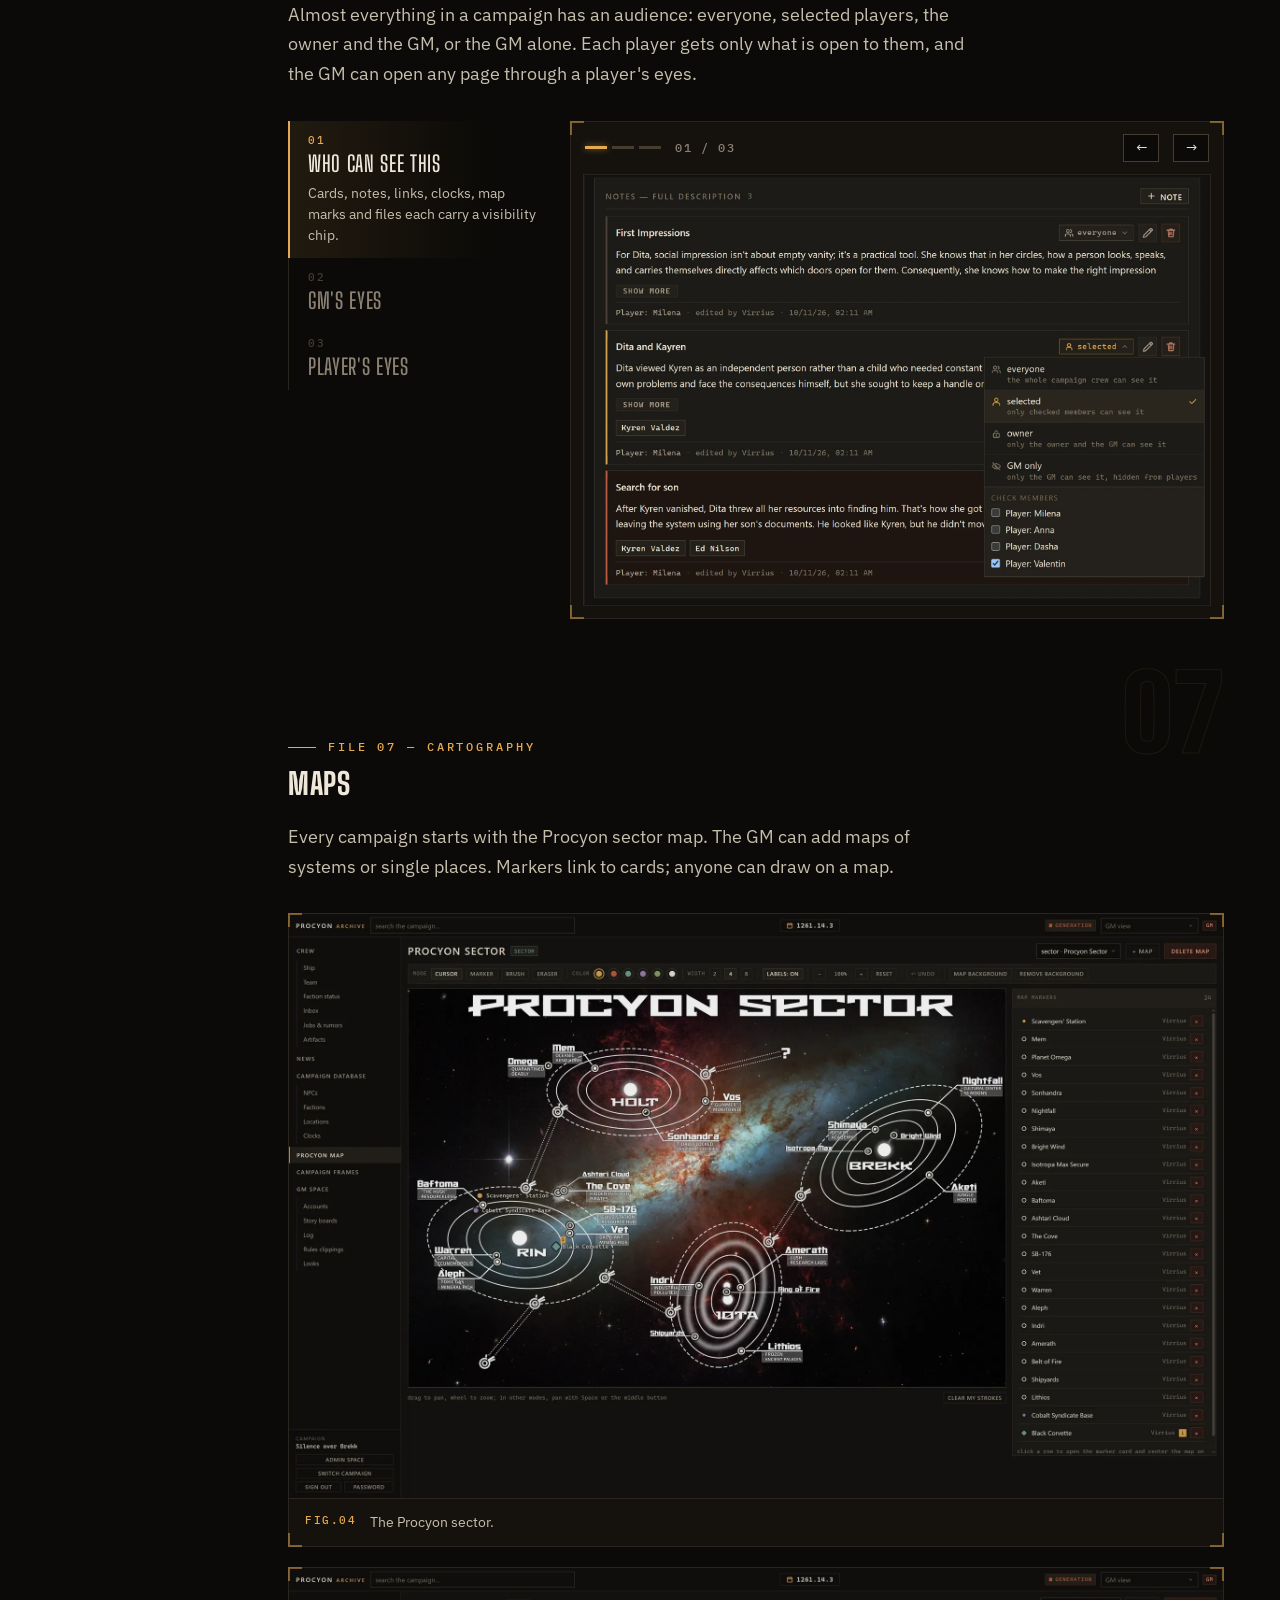
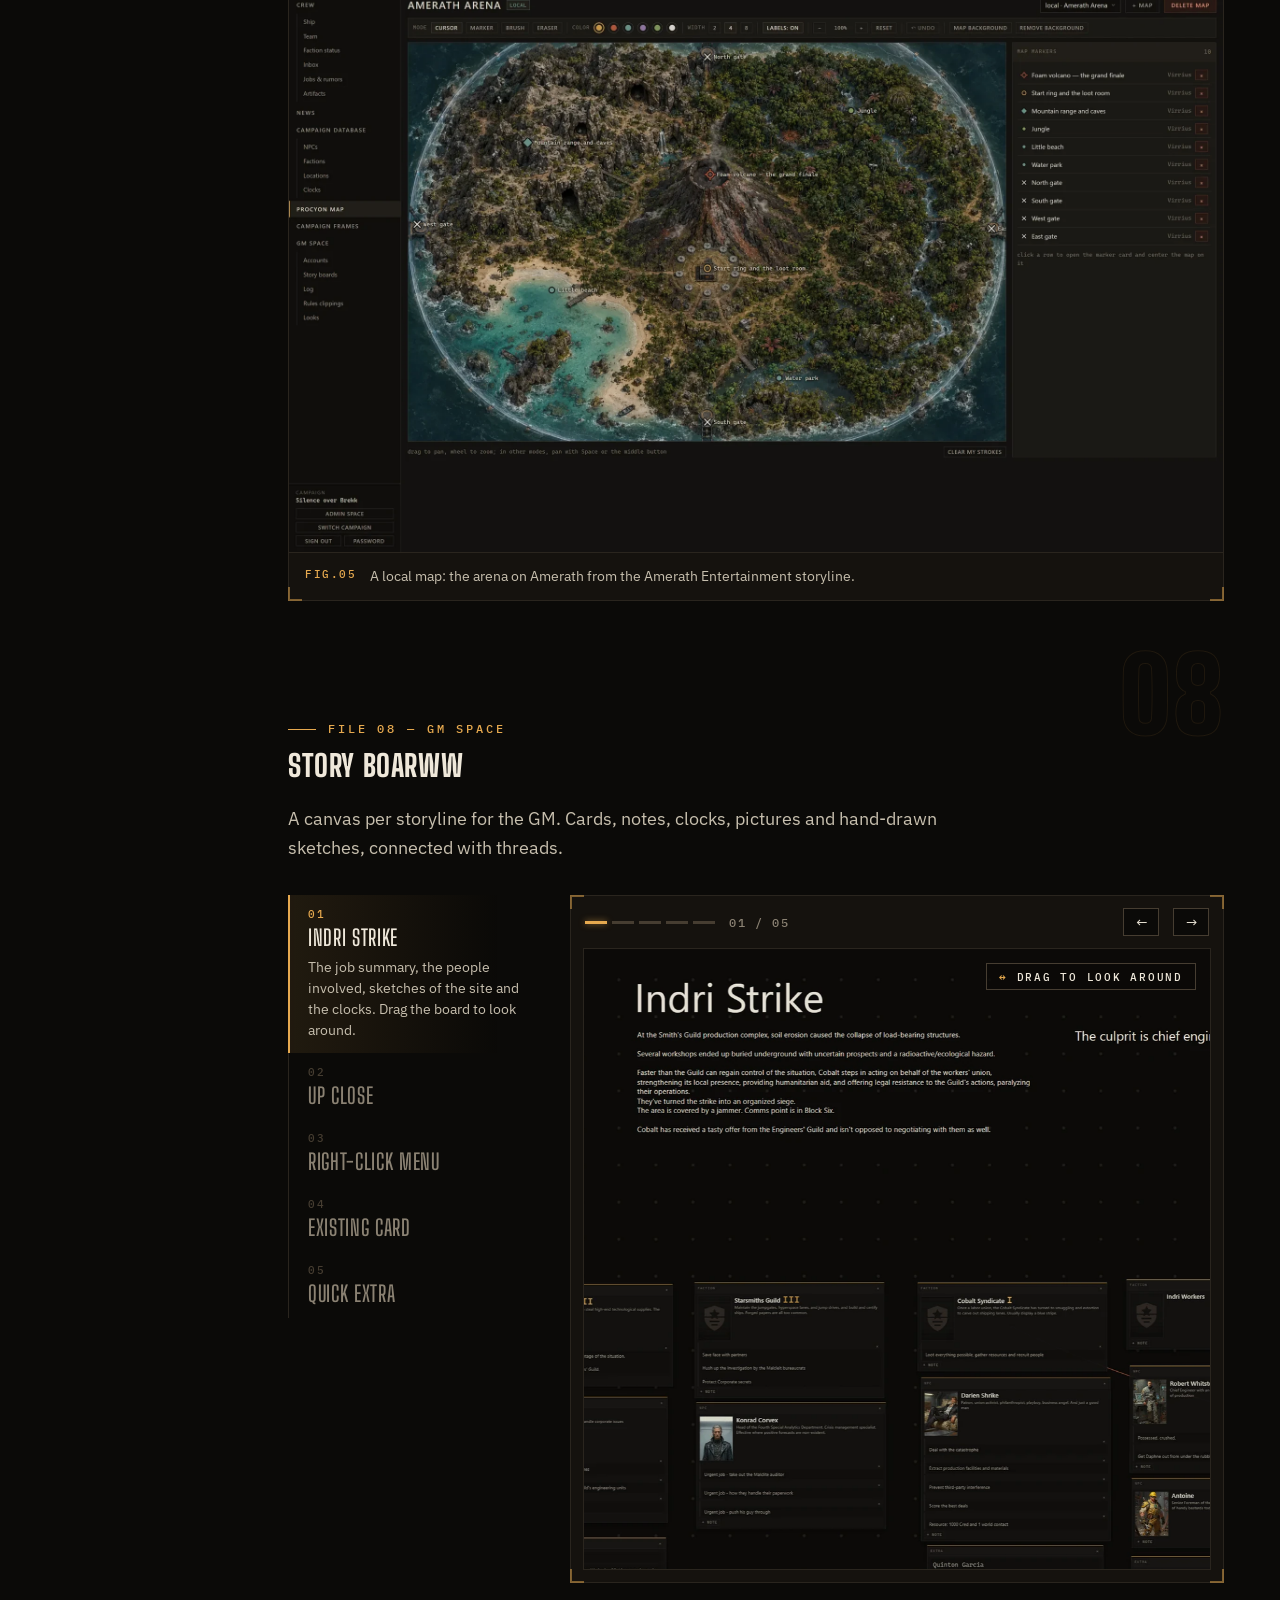
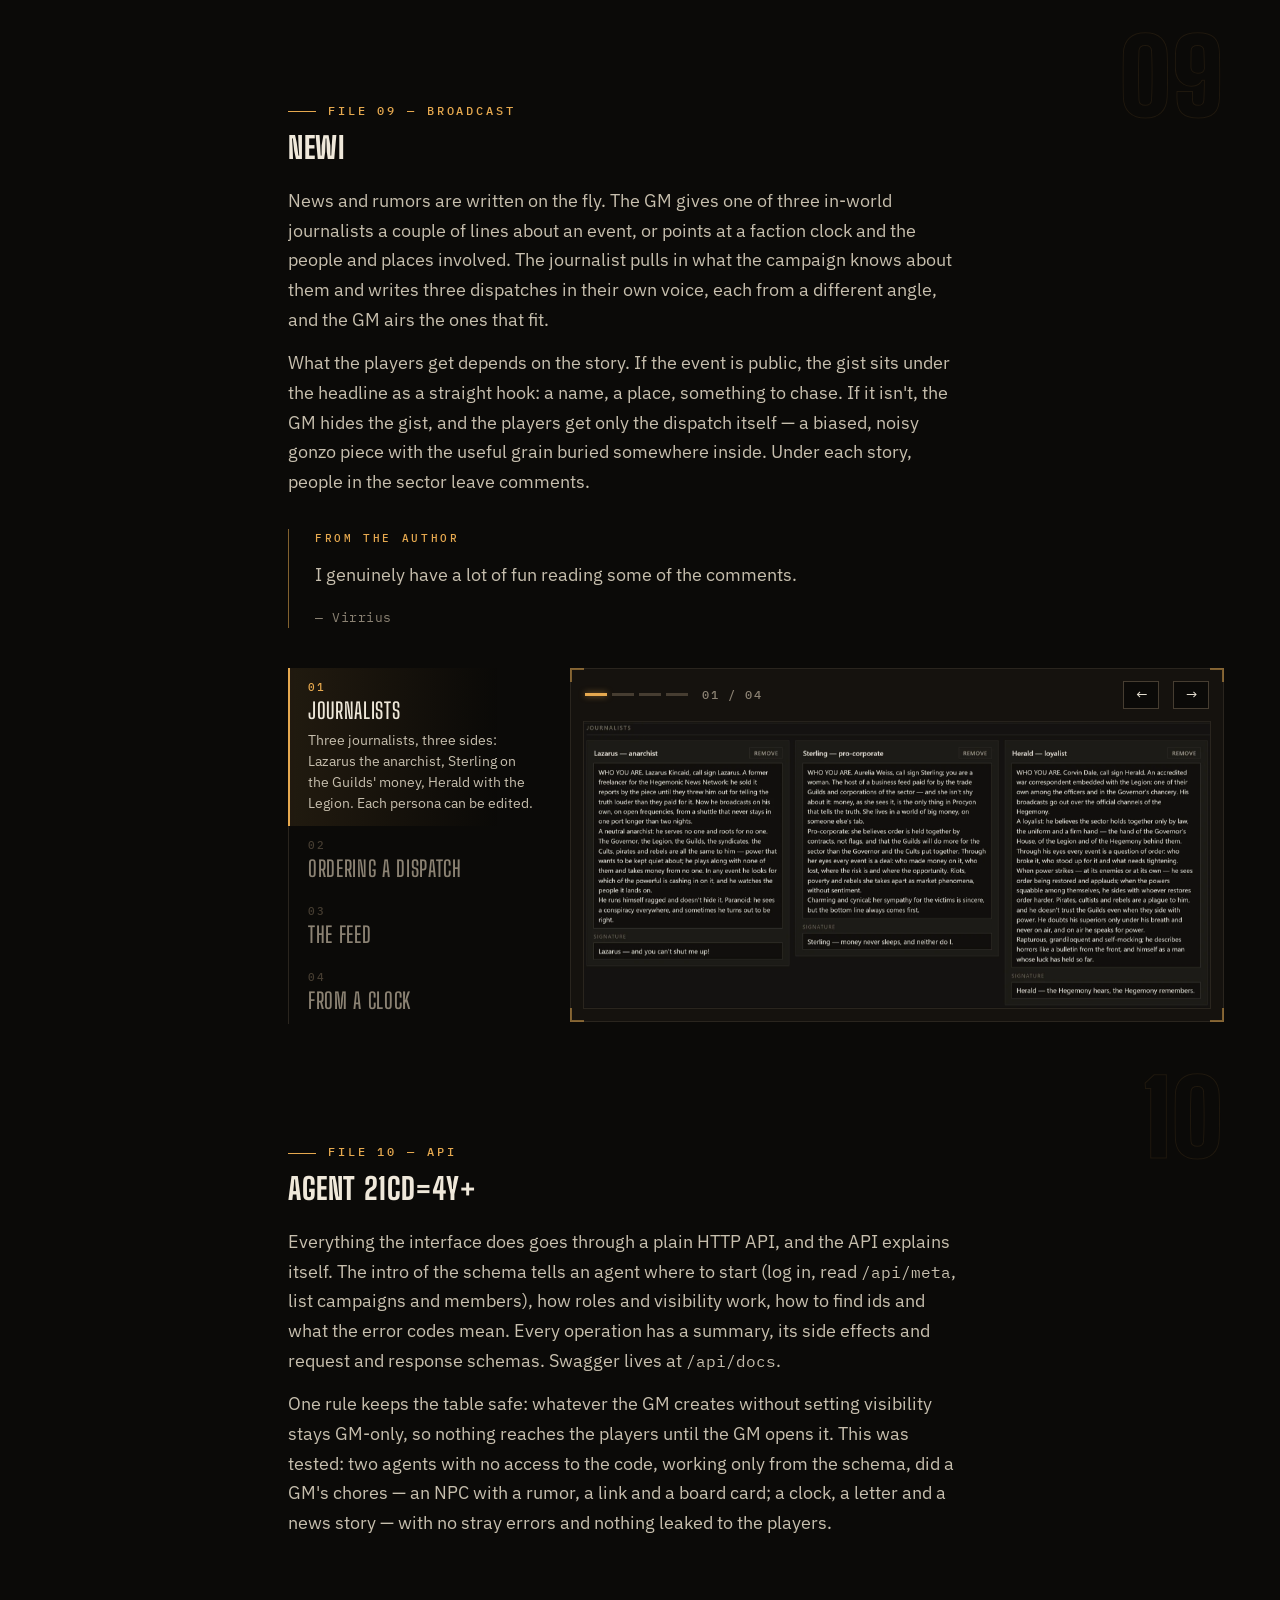
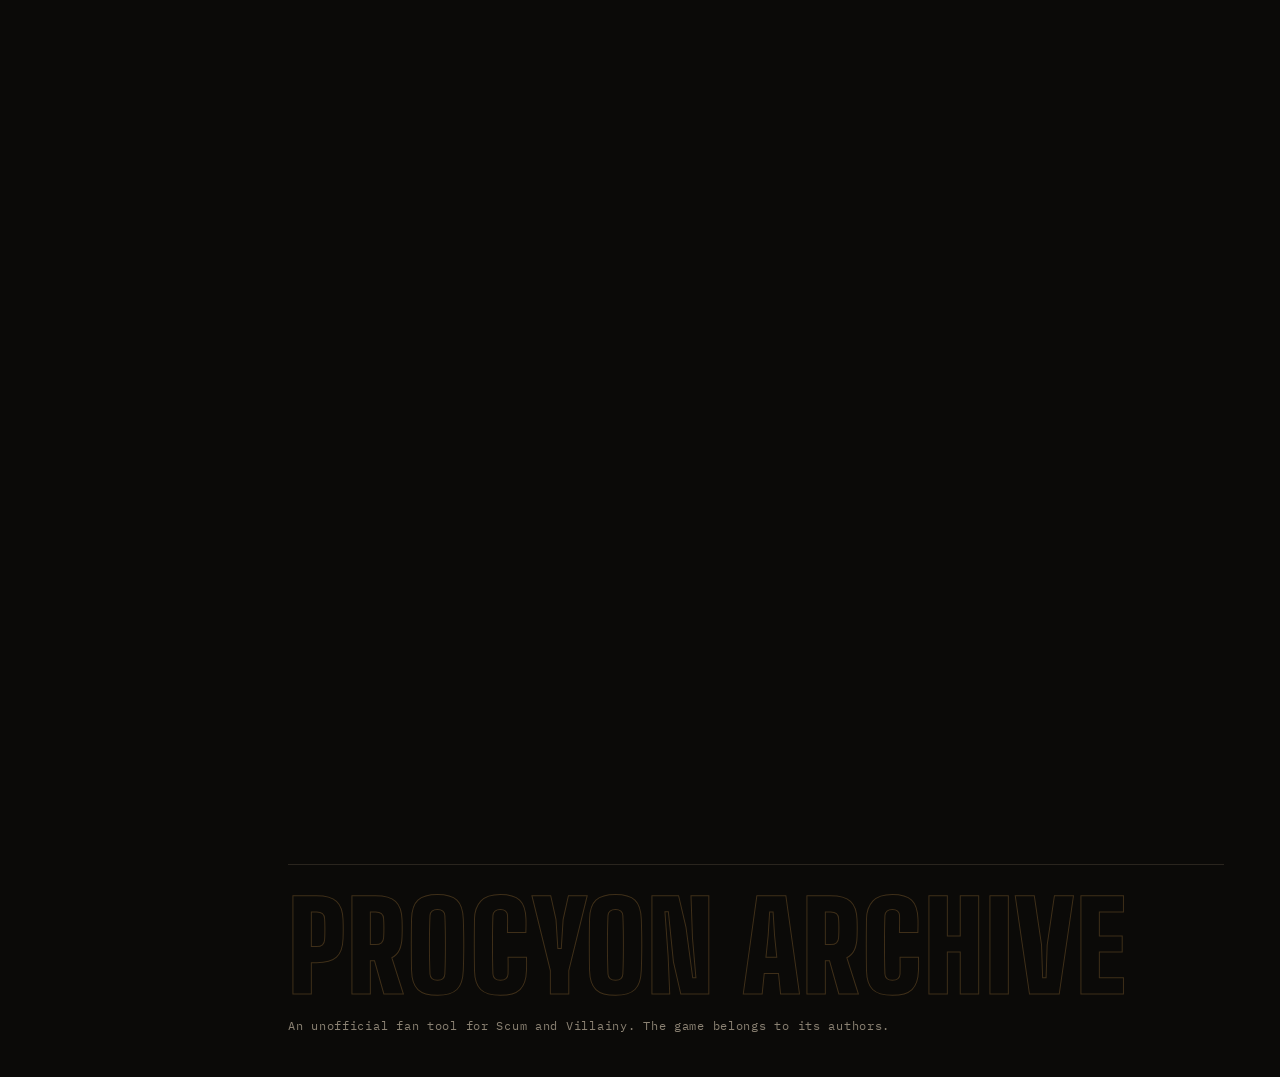
==== commit 2f116d4c: "Character sheet without the look in the header; asset inventory by lifestyle" ====
--- a/index.html
+++ b/index.html
@@ -174,7 +174,7 @@
       </div>
       <div class="slides">
         <div class="pane"><div class="scroll"><img src="shots/ship_full.webp" alt="The full ship sheet" loading="lazy" width="1740" height="4250"></div></div>
-        <div class="pane"><img src="shots/char_full.webp" data-zoom alt="A character sheet" loading="lazy" width="1740" height="1406"></div>
+        <div class="pane"><img src="shots/char_full.webp" data-zoom alt="A character sheet" loading="lazy" width="1740" height="1328"></div>
         <div class="pane"><div class="scroll"><img src="shots/char_dossier.webp" alt="A character dossier" loading="lazy" width="1740" height="2304"></div></div>
       </div>
     </div>
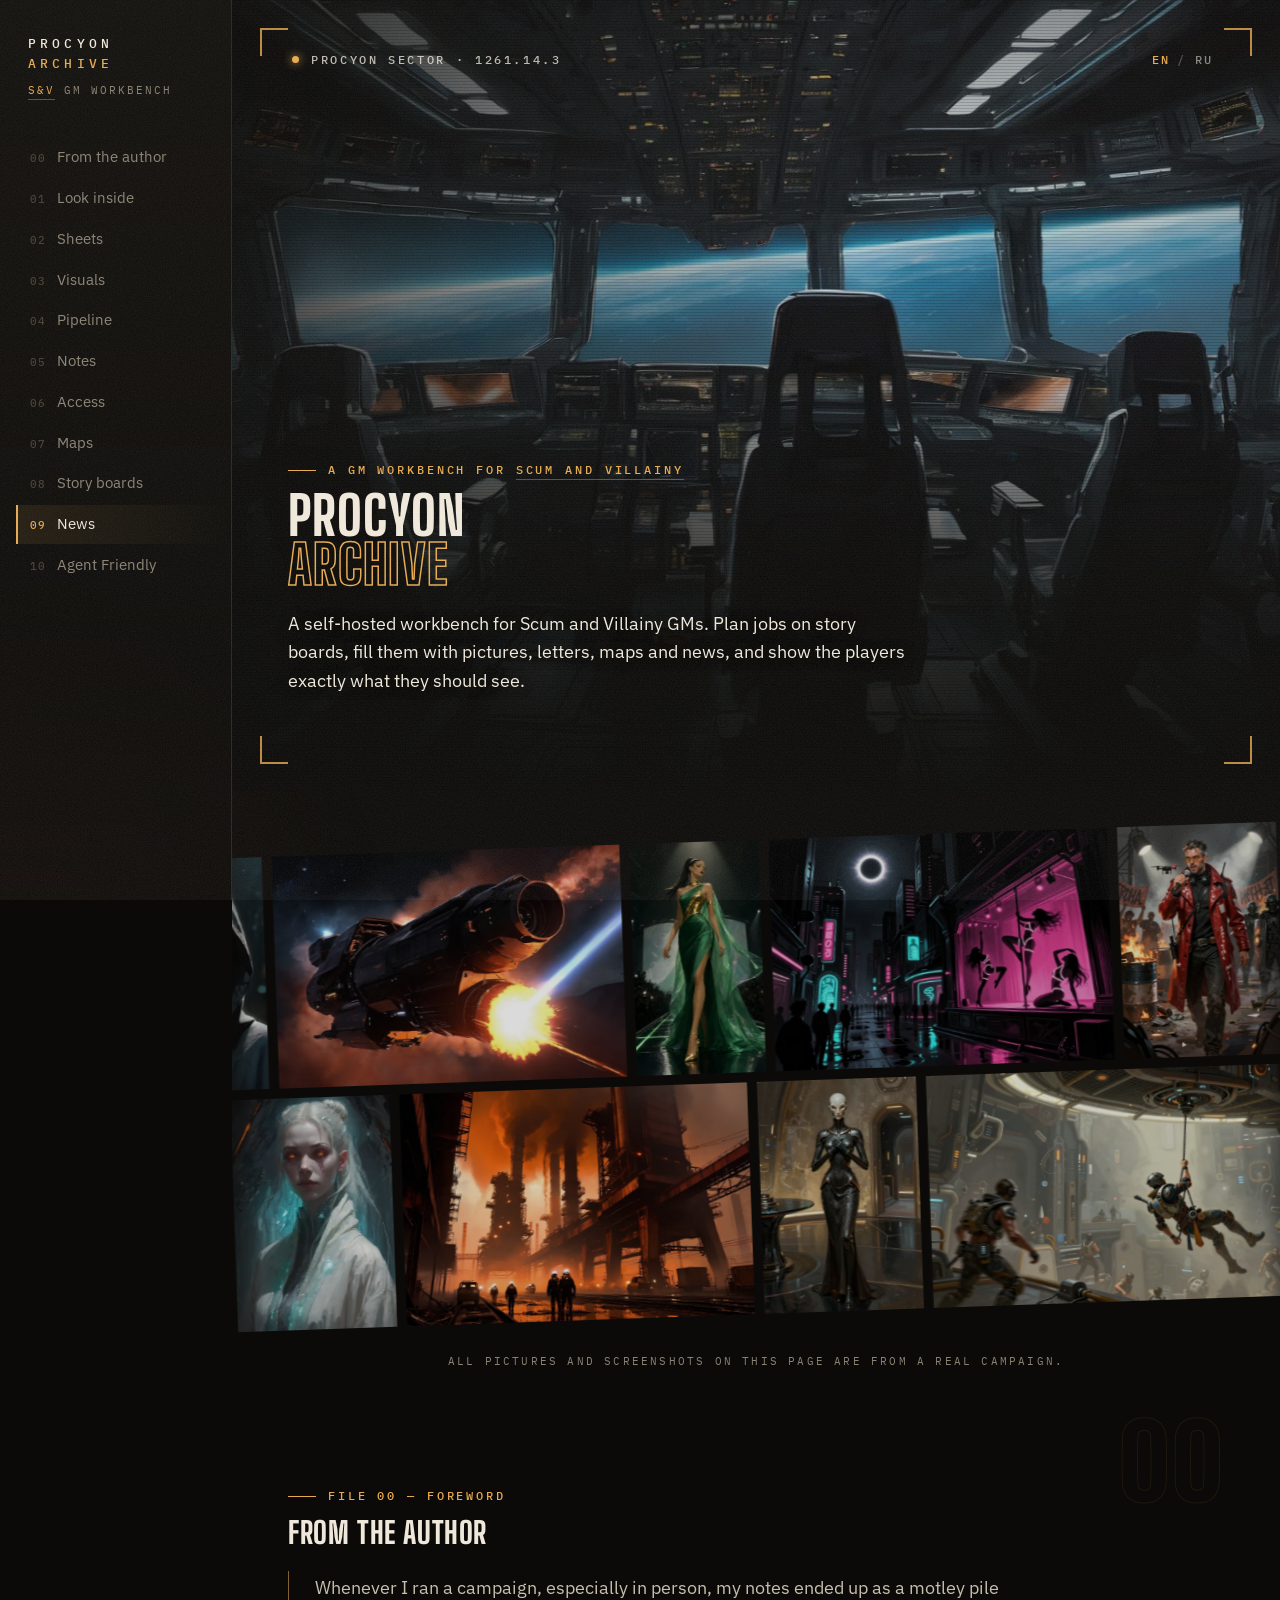
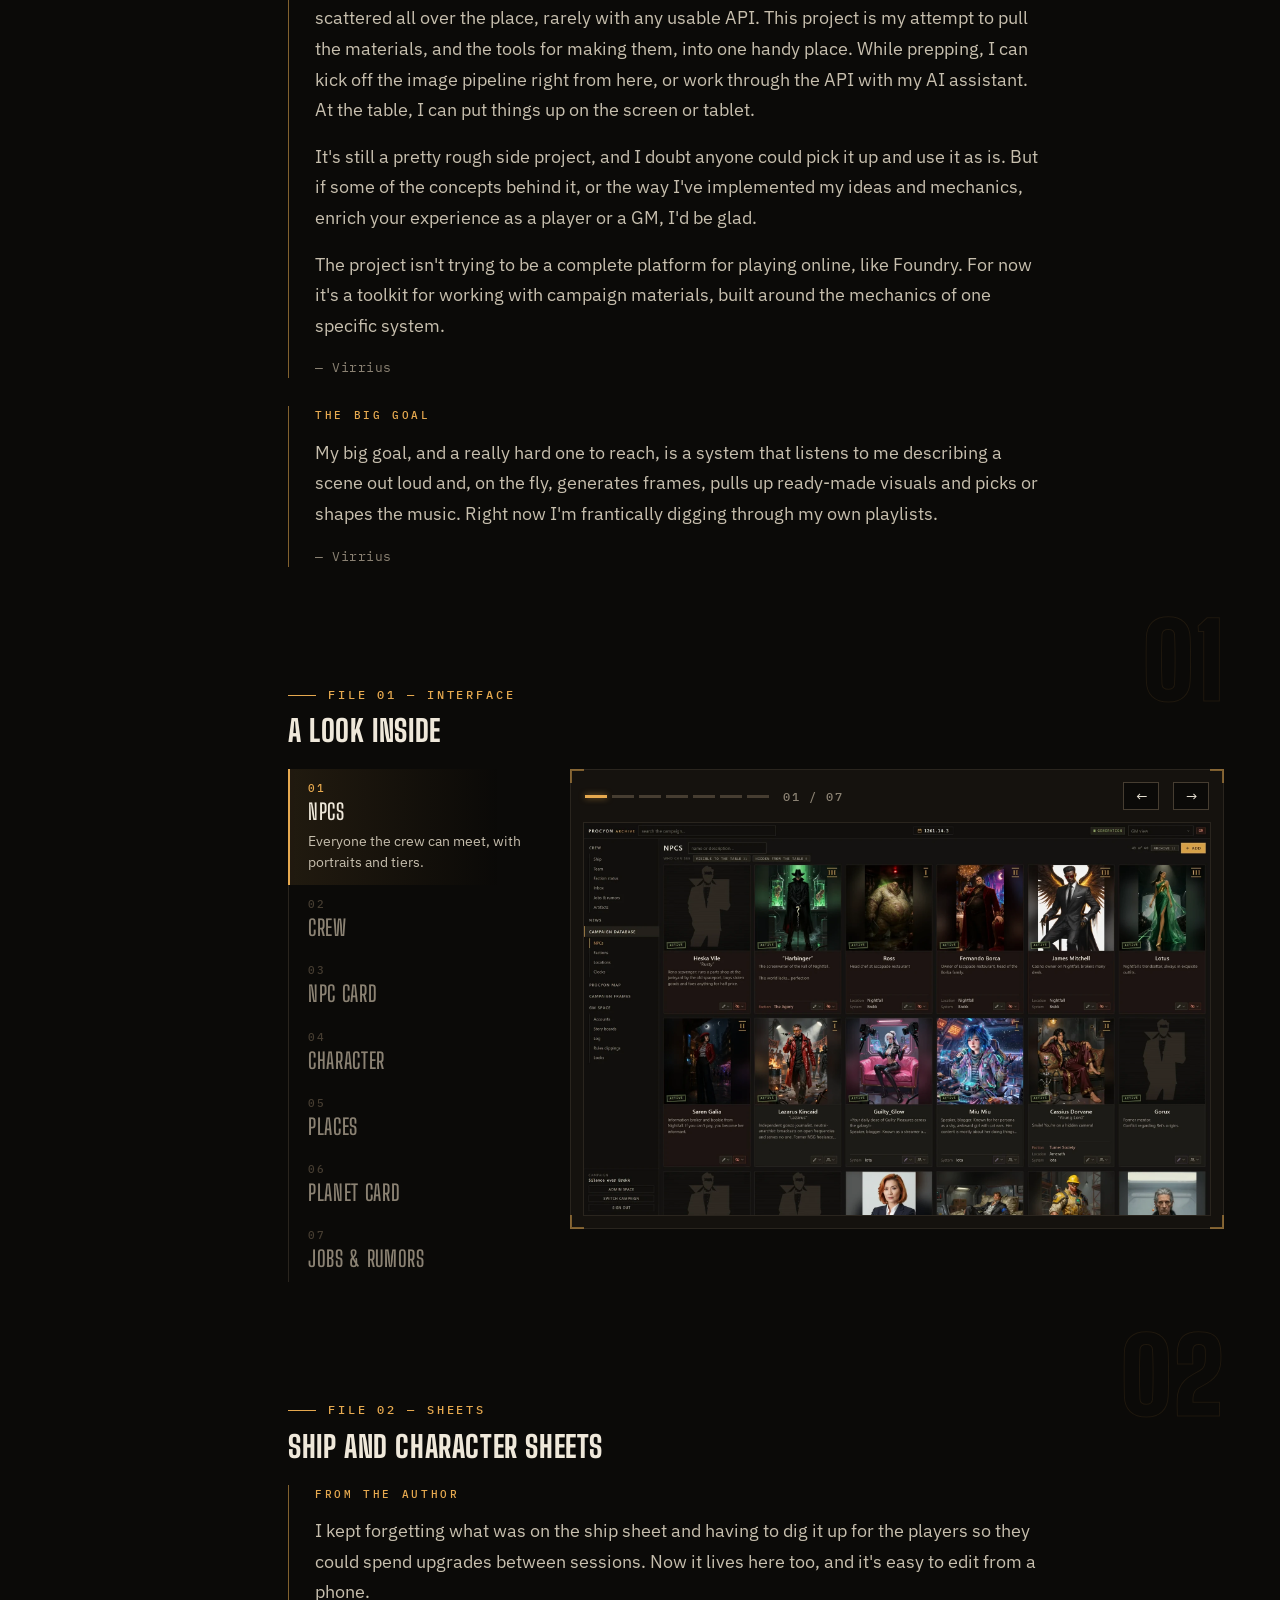
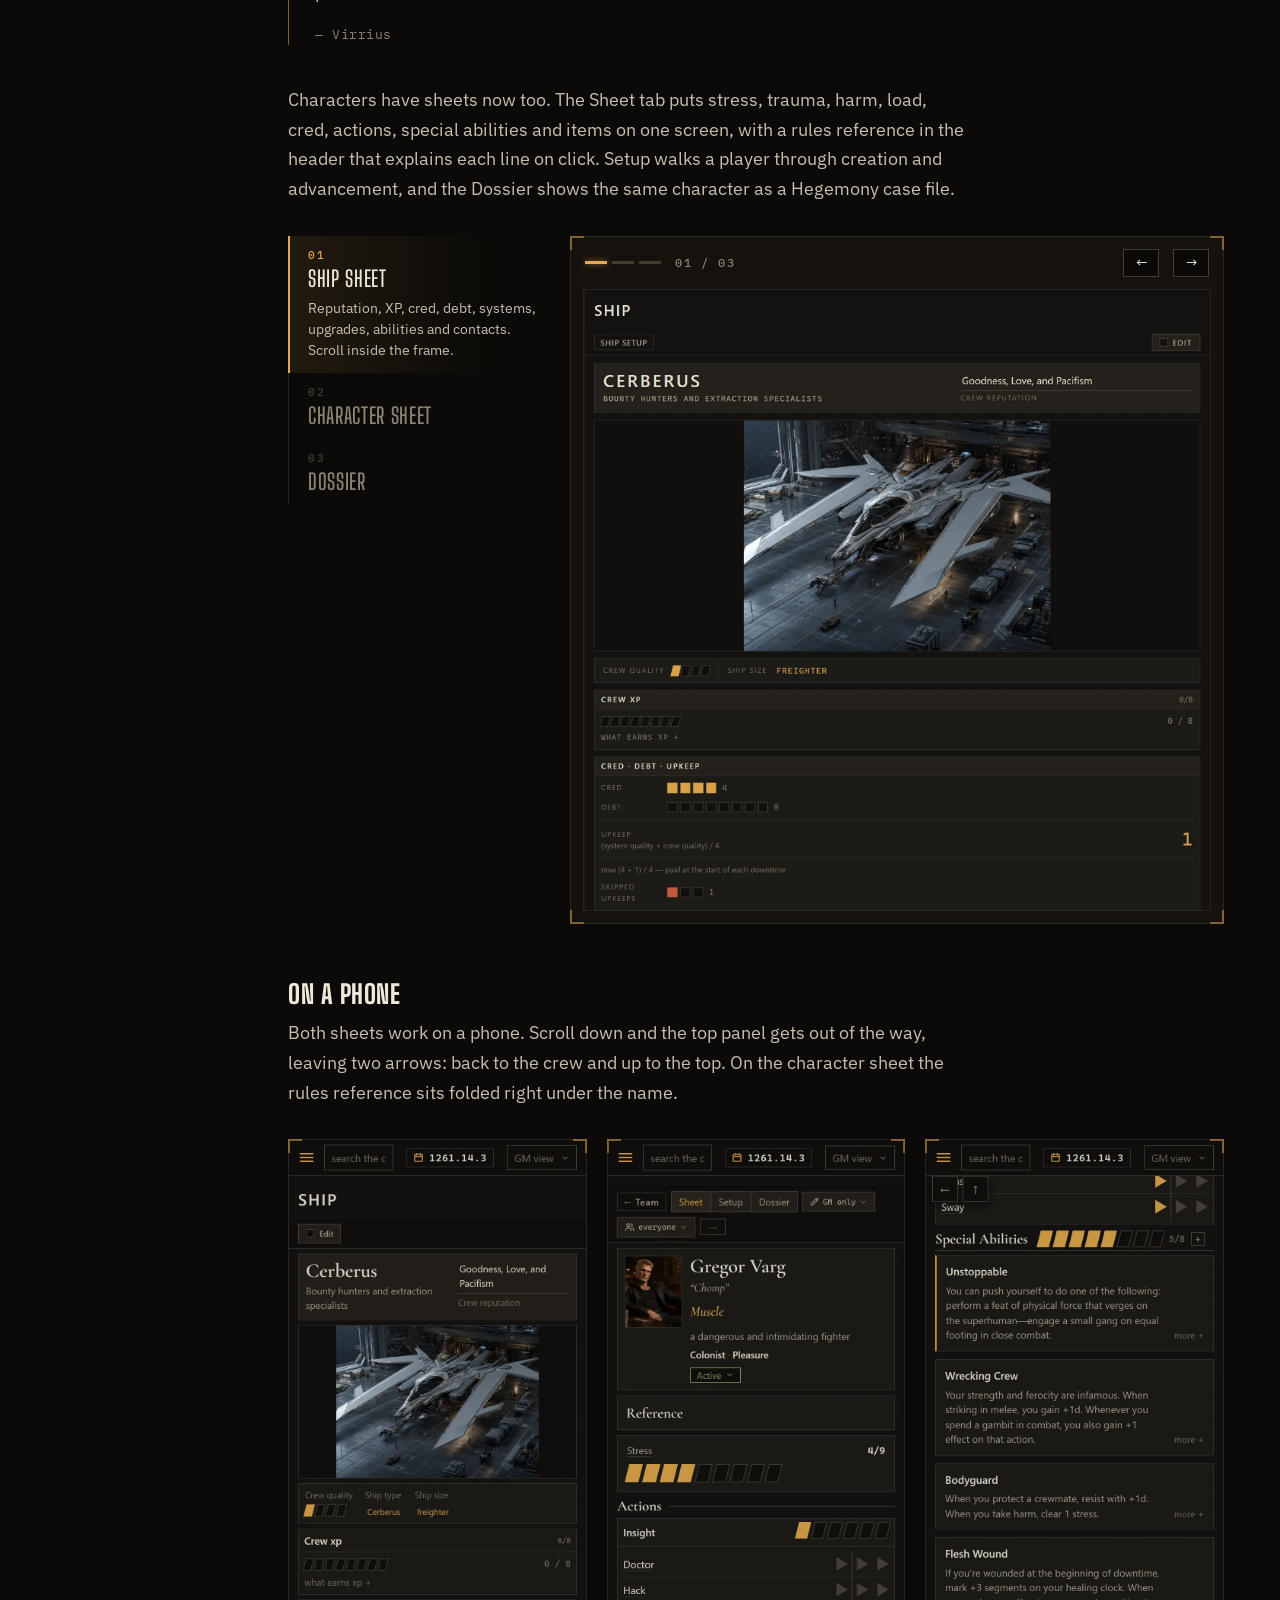
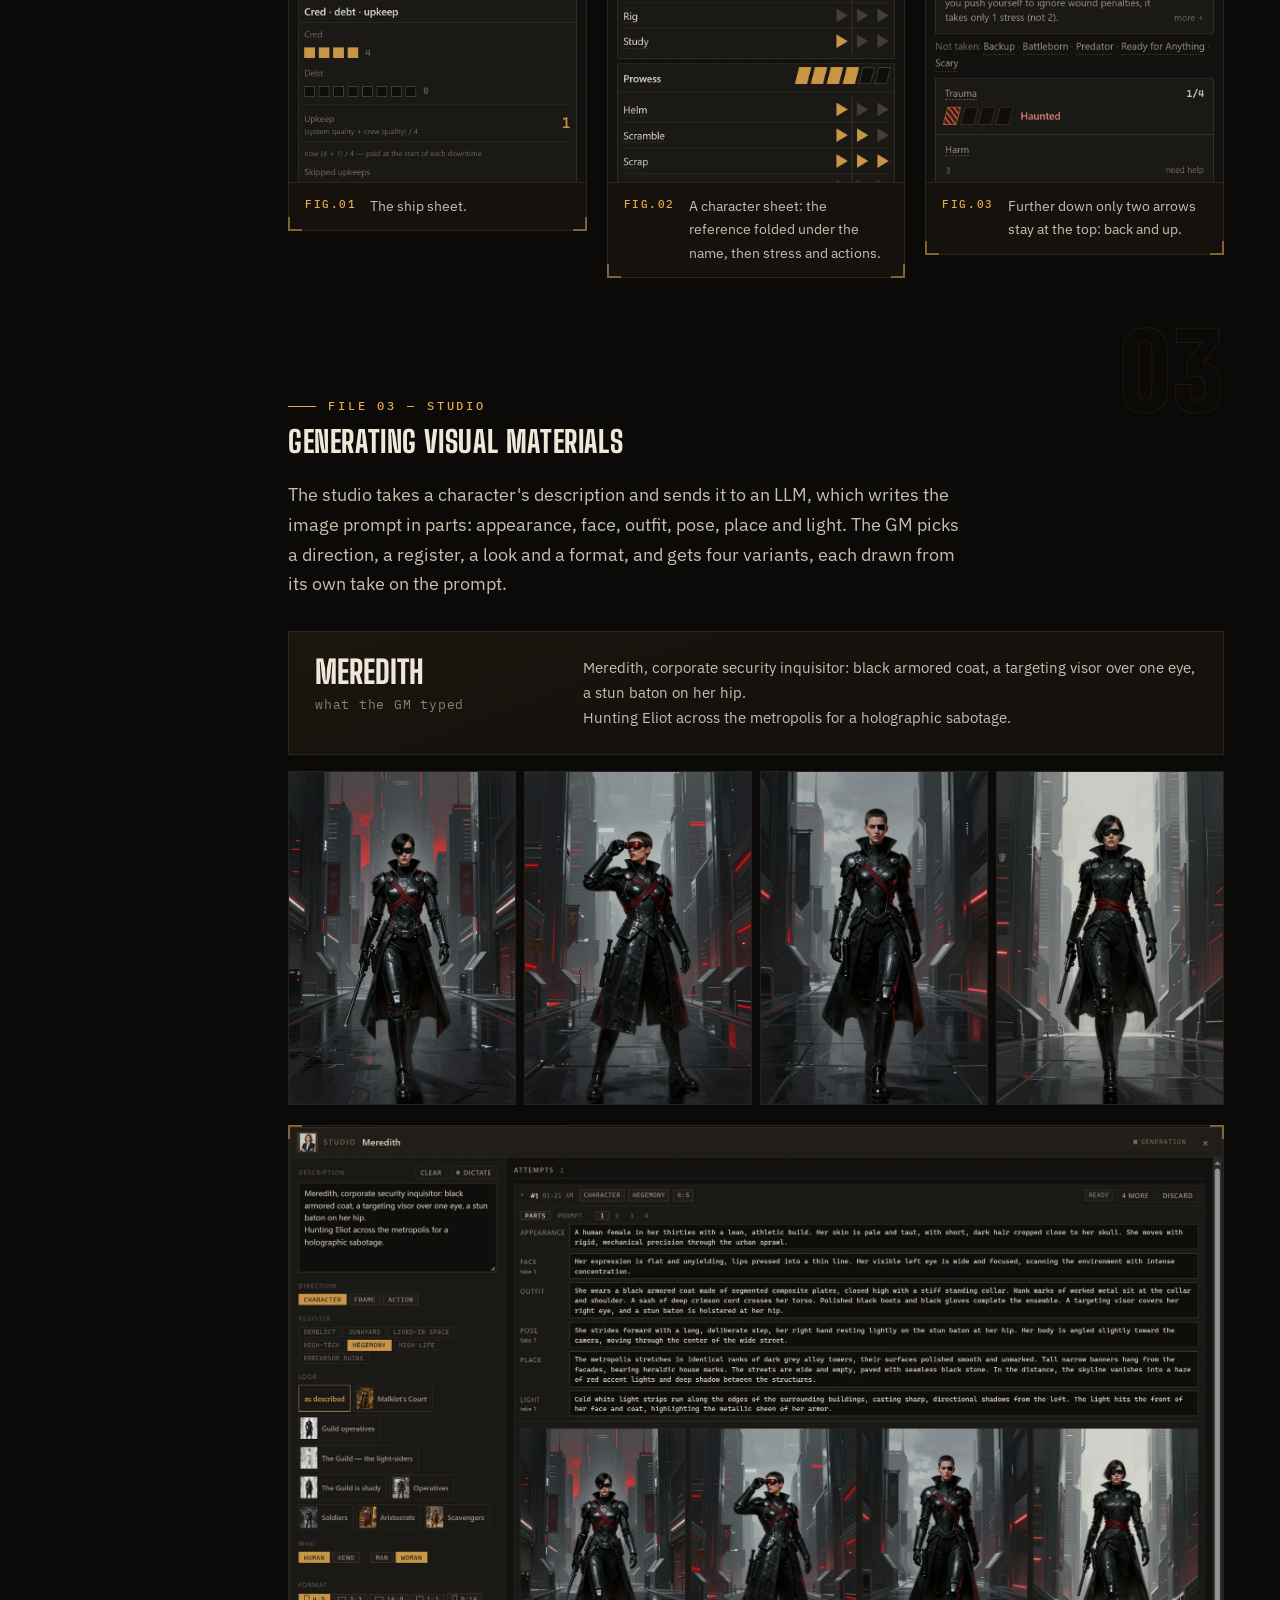
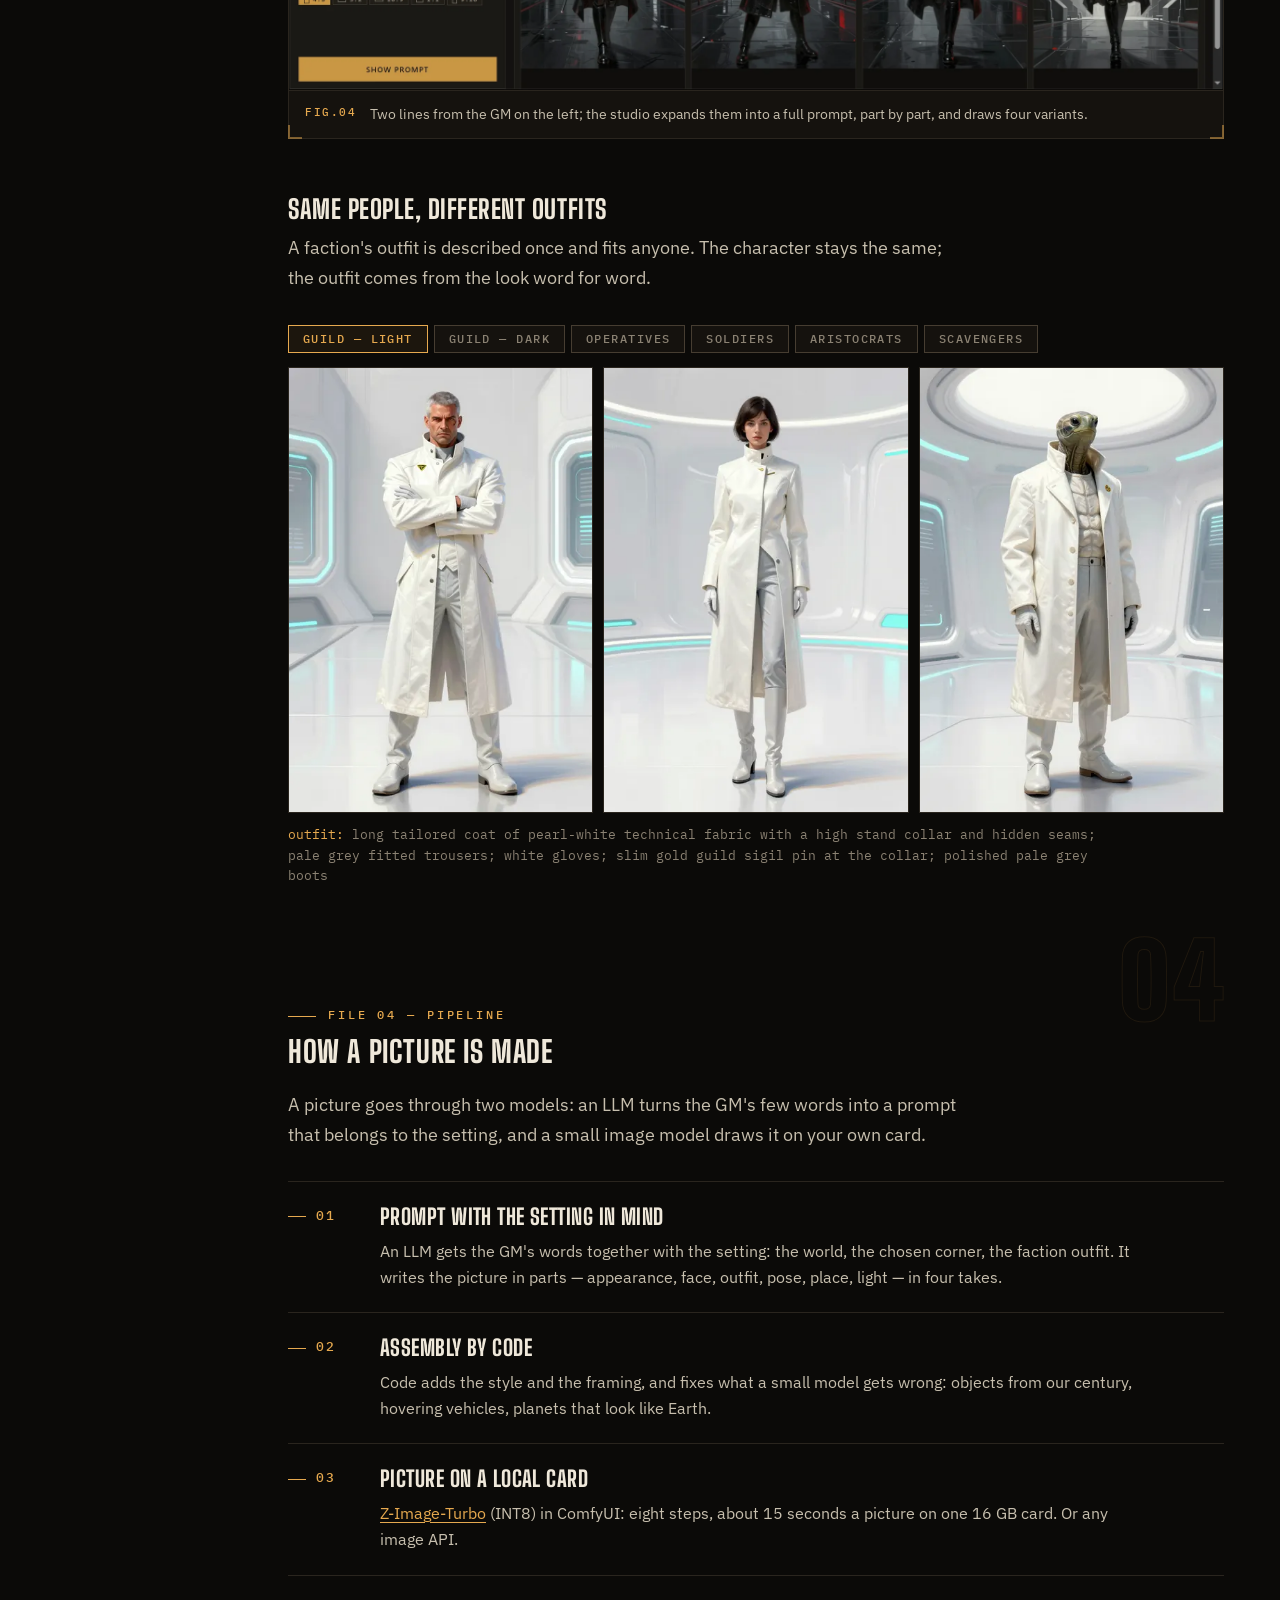
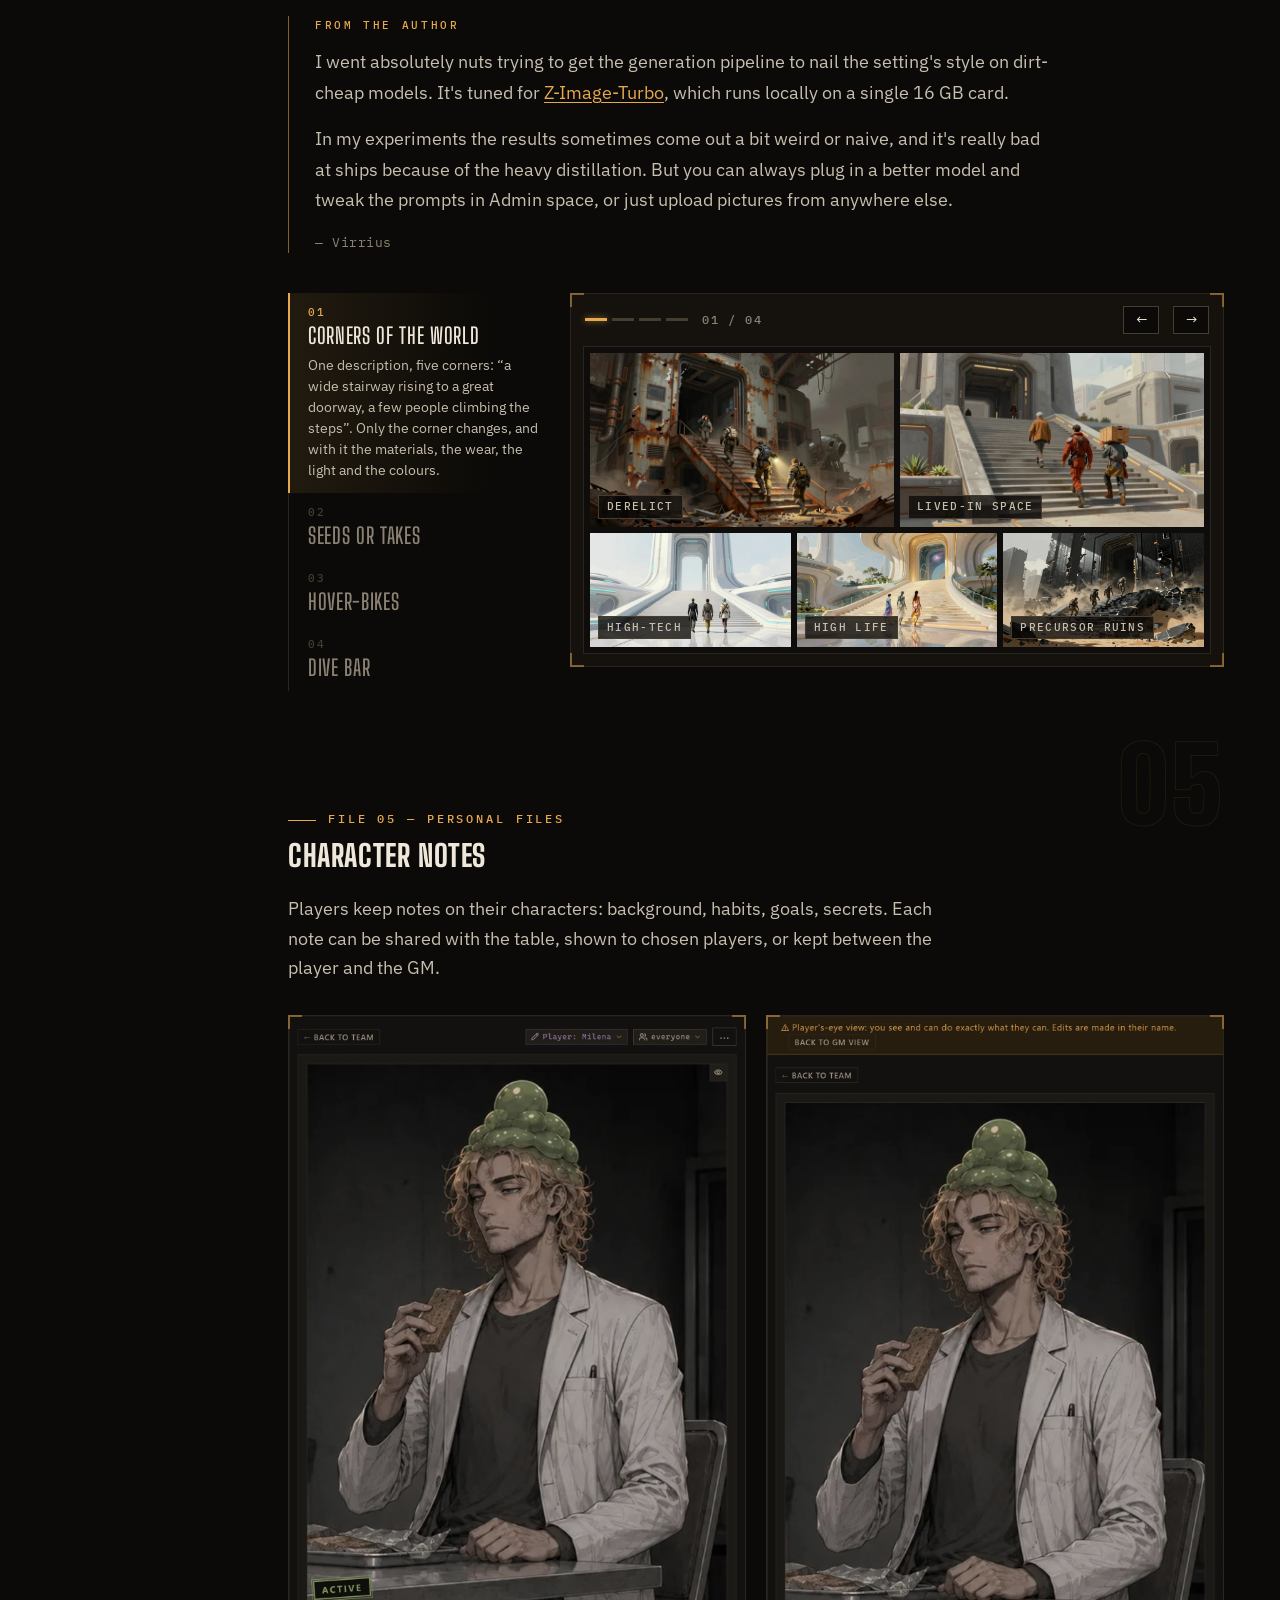
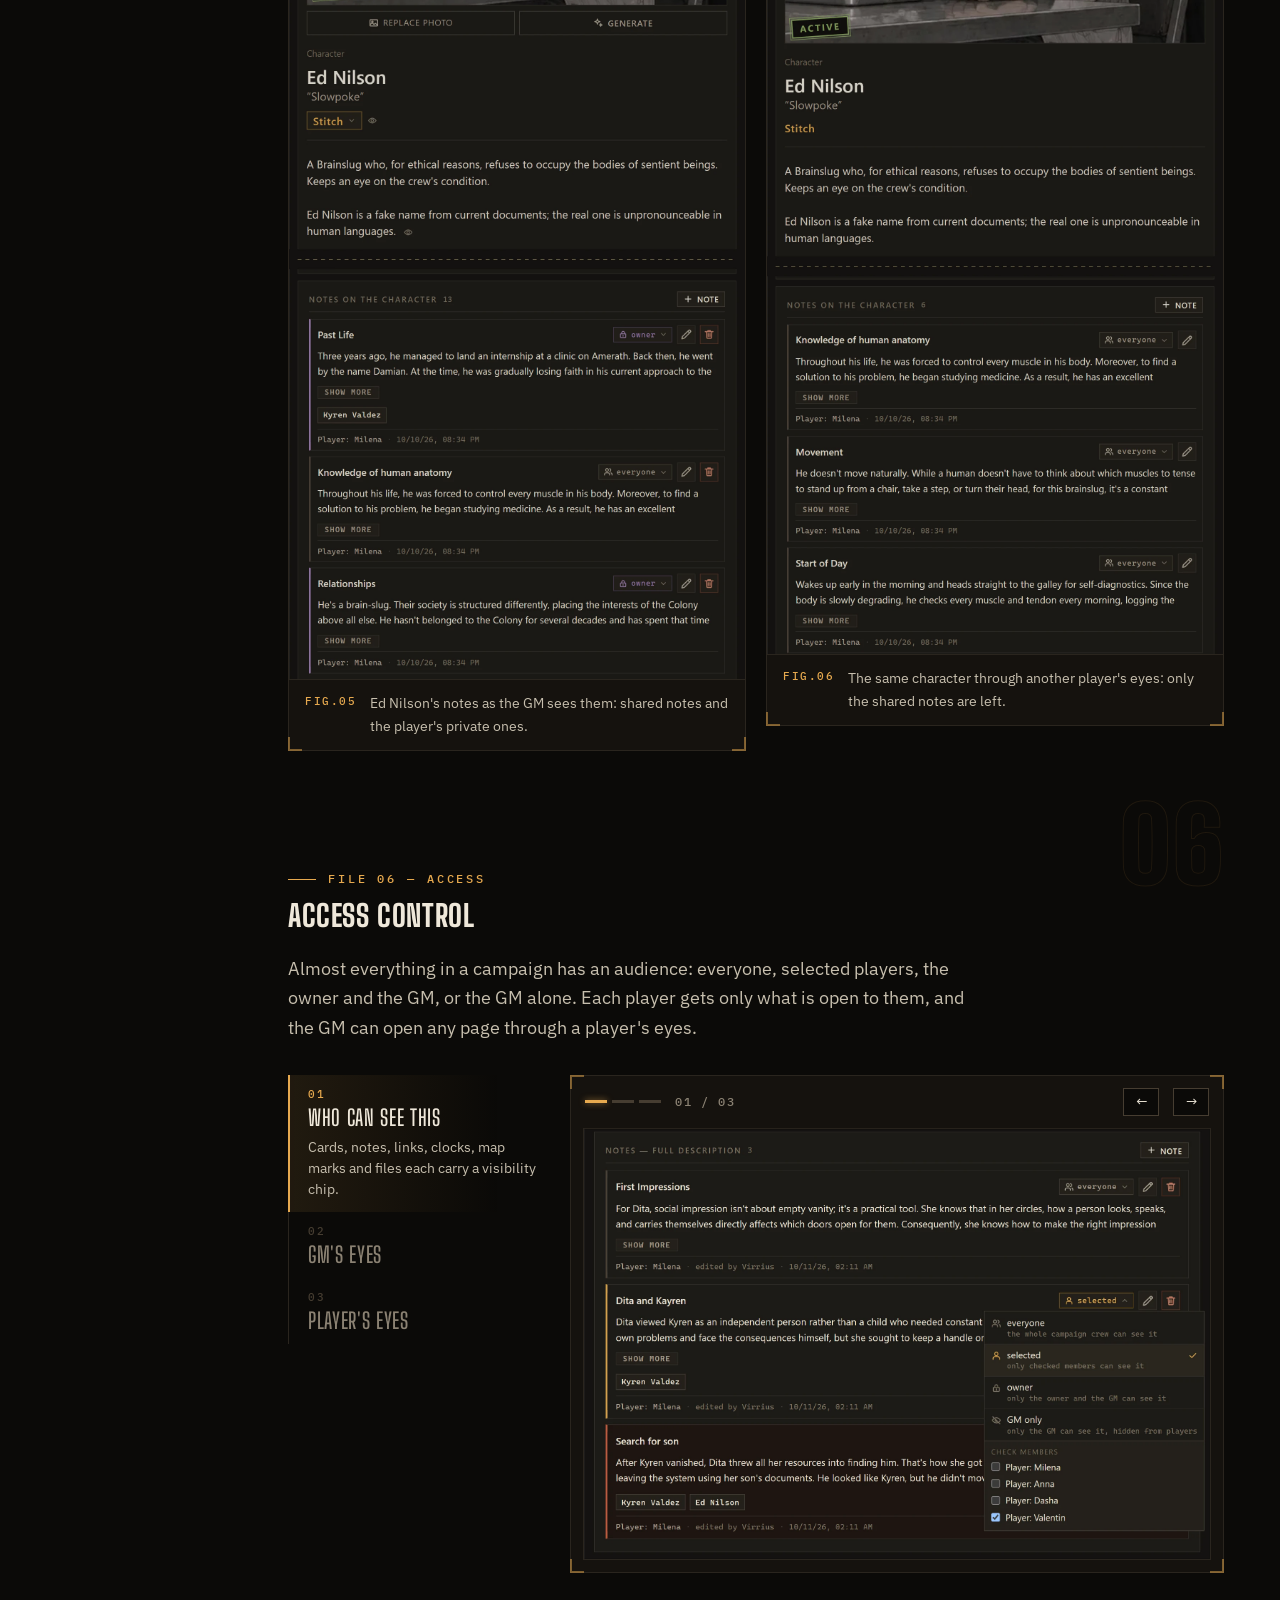
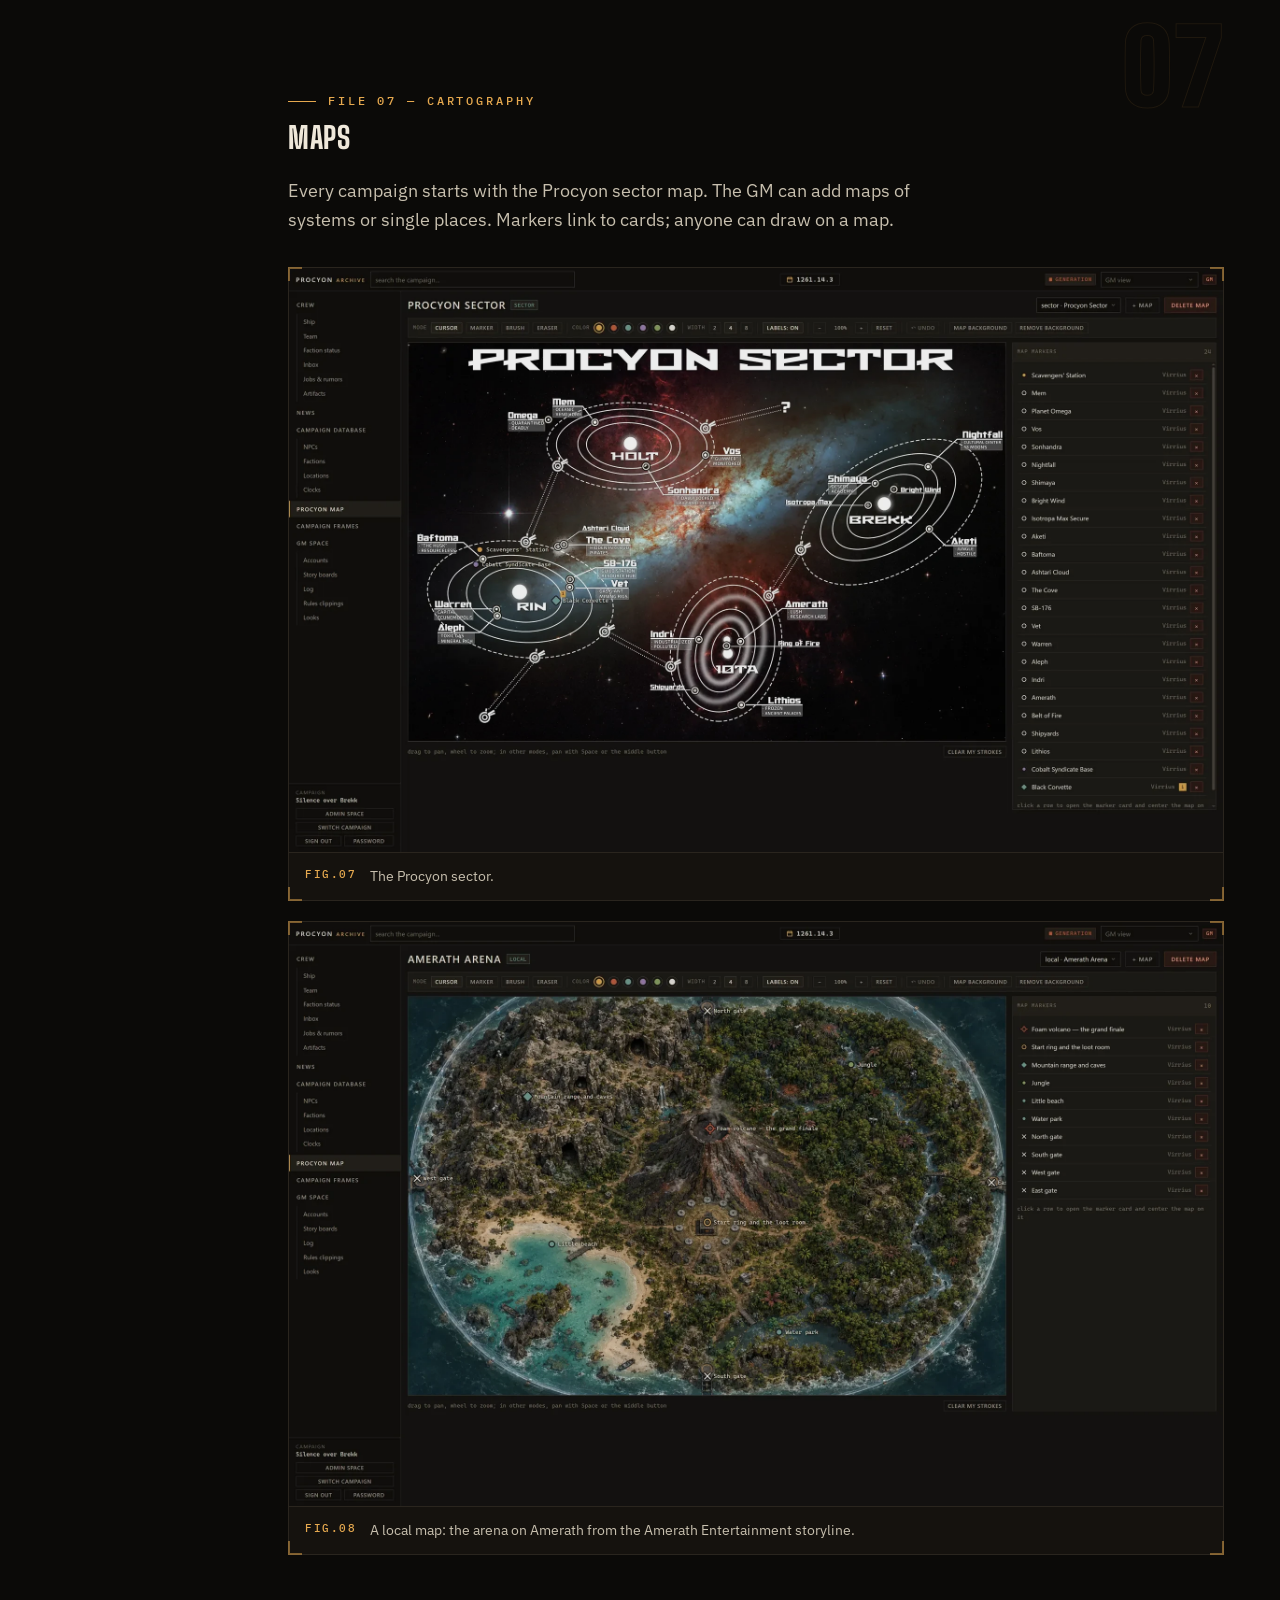
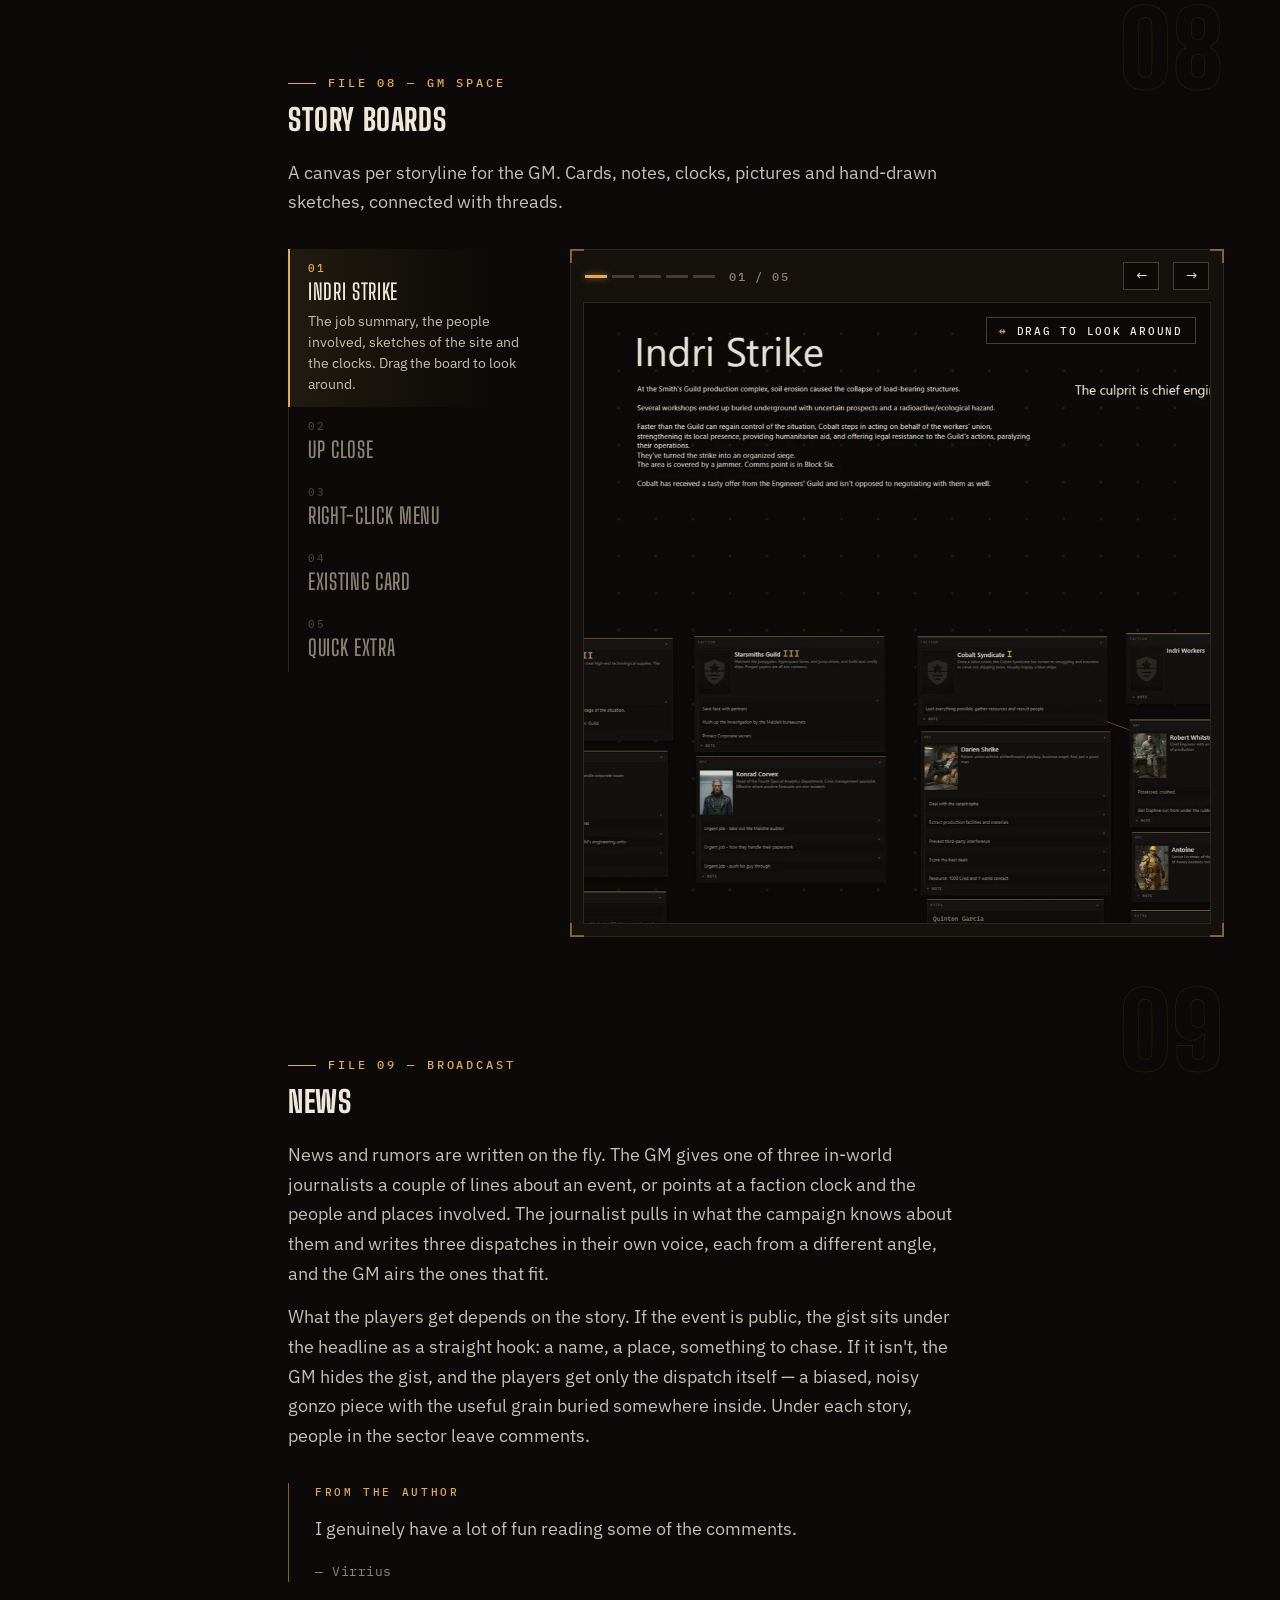
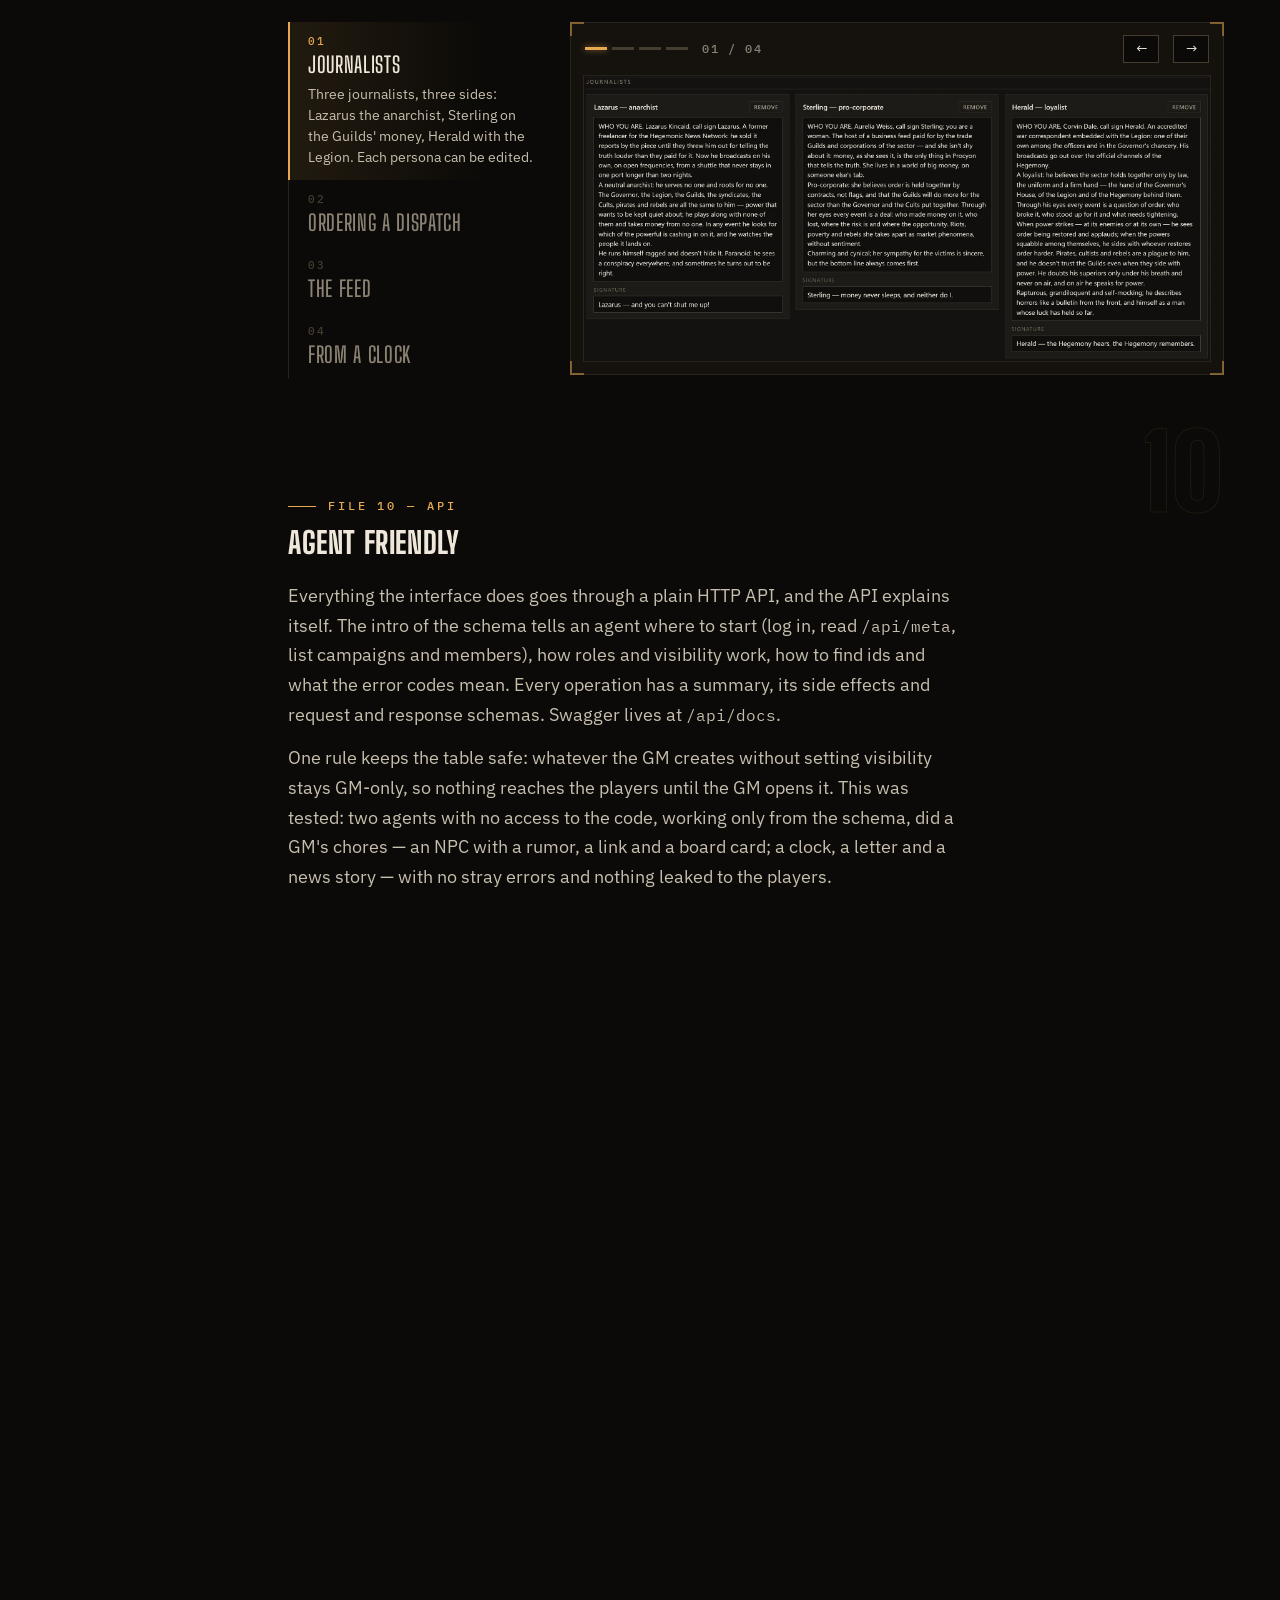
==== commit d09a3925: "Sheets: блок «С телефона», досье с новыми особыми отметками, крупный просмотр высоких кадров Co-Auth" ====
--- a/index.html
+++ b/index.html
@@ -173,10 +173,19 @@
         <button type="button" data-step="1" aria-label="Next">→</button>
       </div>
       <div class="slides">
-        <div class="pane"><div class="scroll"><img src="shots/ship_full.webp" alt="The full ship sheet" loading="lazy" width="1740" height="4250"></div></div>
+        <div class="pane"><div class="scroll"><img src="shots/ship_full.webp" data-zoom alt="The full ship sheet" loading="lazy" width="1740" height="4250"></div></div>
         <div class="pane"><img src="shots/char_full.webp" data-zoom alt="A character sheet" loading="lazy" width="1740" height="1328"></div>
-        <div class="pane"><div class="scroll"><img src="shots/char_dossier.webp" alt="A character dossier" loading="lazy" width="1740" height="2304"></div></div>
-      </div>
+        <div class="pane"><div class="scroll"><img src="shots/char_dossier.webp" data-zoom alt="A character dossier" loading="lazy" width="1740" height="2304"></div></div>
+      </div>
+    </div>
+  </div>
+  <div class="phones">
+    <h3>On a phone</h3>
+    <p class="note">Both sheets work on a phone. Scroll down and the top panel gets out of the way, leaving two arrows: back to the crew and up to the top. On the character sheet the rules reference sits folded right under the name.</p>
+    <div class="phone-row">
+      <figure class="shot"><img src="shots/phone_ship.webp" data-zoom alt="The ship sheet on a phone" loading="lazy" width="780" height="1688"><figcaption>The ship sheet.</figcaption></figure>
+      <figure class="shot"><img src="shots/phone_char.webp" data-zoom alt="A character sheet on a phone" loading="lazy" width="780" height="1688"><figcaption>A character sheet: the reference folded under the name, then stress and actions.</figcaption></figure>
+      <figure class="shot"><img src="shots/phone_char_scroll.webp" data-zoom alt="A character sheet scrolled down on a phone" loading="lazy" width="780" height="1688"><figcaption>Further down only two arrows stay at the top: back and up.</figcaption></figure>
     </div>
   </div>
 </section>
--- a/promo.css
+++ b/promo.css
@@ -179,7 +179,6 @@
 .viewer:not([data-mode="snap"]) .slides > .on { display: block; animation: pane-in .35s ease both; }
 @keyframes pane-in { from { opacity: 0; } to { opacity: 1; } }
 .pane .scroll { max-height: min(70vh, 620px); }
-.slides .scroll img { cursor: default; }
 
 /* генерация: описание и варианты */
 .example { display: grid; grid-template-columns: minmax(0, 1fr); gap: 16px; margin-bottom: 20px; }
@@ -195,7 +194,9 @@
   transition: transform .3s, border-color .3s, filter .3s; }
 .four img:hover { transform: translateY(-4px); border-color: var(--amber); filter: none; }
 .looks { margin-top: 56px; }
-.looks h3 { margin: 0 0 10px; font: 800 26px/1.1 var(--display); letter-spacing: .02em; text-transform: uppercase; color: var(--text); }
+.phones { margin-top: 56px; }
+.phone-row { display: grid; grid-template-columns: repeat(3, minmax(0, 1fr)); gap: 20px; max-width: 960px; align-items: start; }
+.looks h3, .phones h3 { margin: 0 0 10px; font: 800 26px/1.1 var(--display); letter-spacing: .02em; text-transform: uppercase; color: var(--text); }
 .look-tabs { display: flex; flex-wrap: wrap; gap: 6px; margin: 4px 0 14px; }
 .look-tabs button { padding: 7px 14px; border: 1px solid var(--line2); background: var(--panel); font: 500 12px/1 var(--mono);
   letter-spacing: .12em; text-transform: uppercase; color: var(--dim); cursor: pointer; }
@@ -241,6 +242,9 @@
 .lb.full.on { display: block; }
 .lb.full.drag { cursor: grabbing; }
 .lb.full img { max-width: none; max-height: none; margin: 0 auto; cursor: inherit; -webkit-user-drag: none; }
+.lb.tall { display: none; overflow-y: auto; overscroll-behavior: contain; }
+.lb.tall.on { display: block; }
+.lb.tall img { display: block; max-height: none; margin: 0 auto; }
 .lb .x { top: 14px; right: 14px; }
 .lb .pv { left: 12px; top: 50%; transform: translateY(-50%); }
 .lb .nx { right: 12px; top: 50%; transform: translateY(-50%); }
@@ -301,6 +305,10 @@
   .pano-hint { top: 8px; right: 8px; padding: 4px 8px 3px; font-size: 10px; }
   .slides .pano img { width: 1500px; }
   .pair, .example { grid-template-columns: minmax(0, 1fr); }
+  /* телефоны — лентой с прокруткой вбок */
+  .phone-row { grid-template-columns: none; grid-auto-flow: column; grid-auto-columns: 78%; gap: 12px;
+    overflow-x: auto; scroll-snap-type: x mandatory; padding-bottom: 6px; }
+  .phone-row > figure { scroll-snap-align: start; }
   .four { grid-template-columns: repeat(2, minmax(0, 1fr)); }
   .foot { margin-top: 100px; }
   .lb { padding: 8px; }
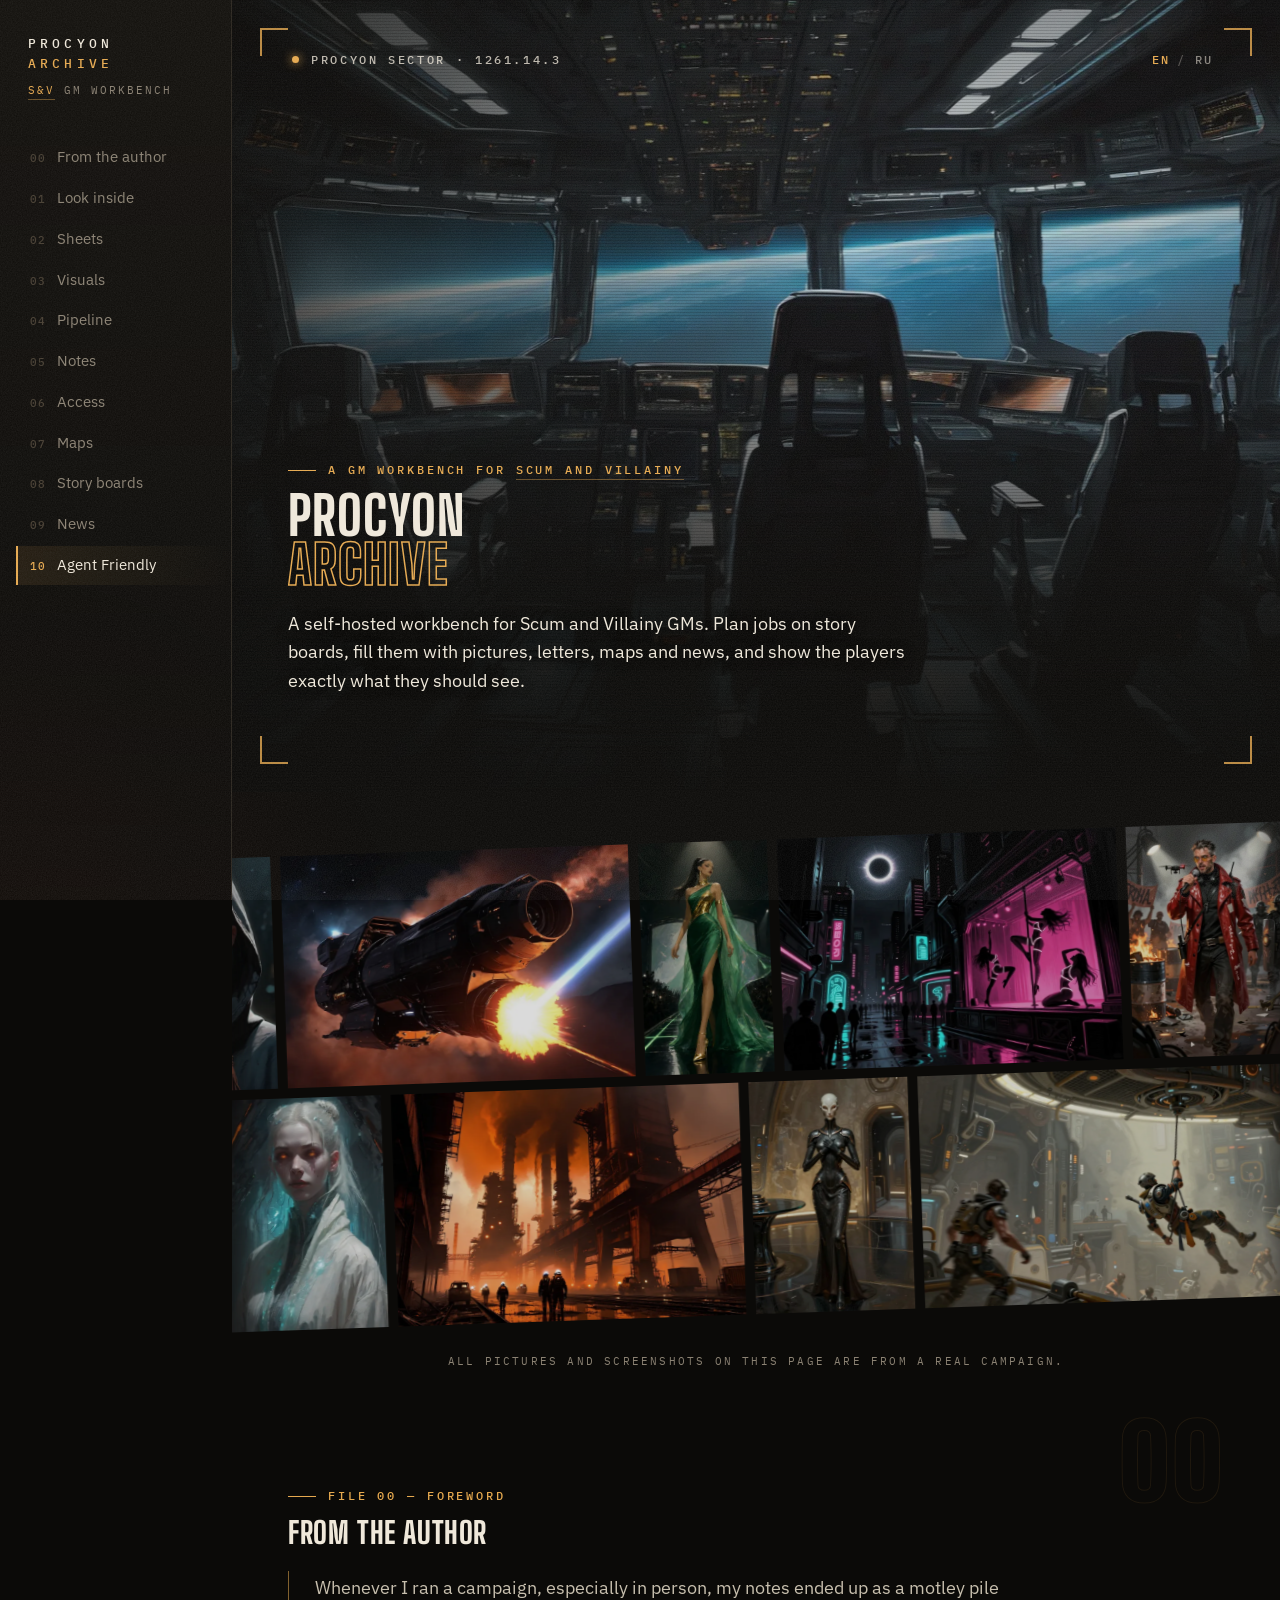
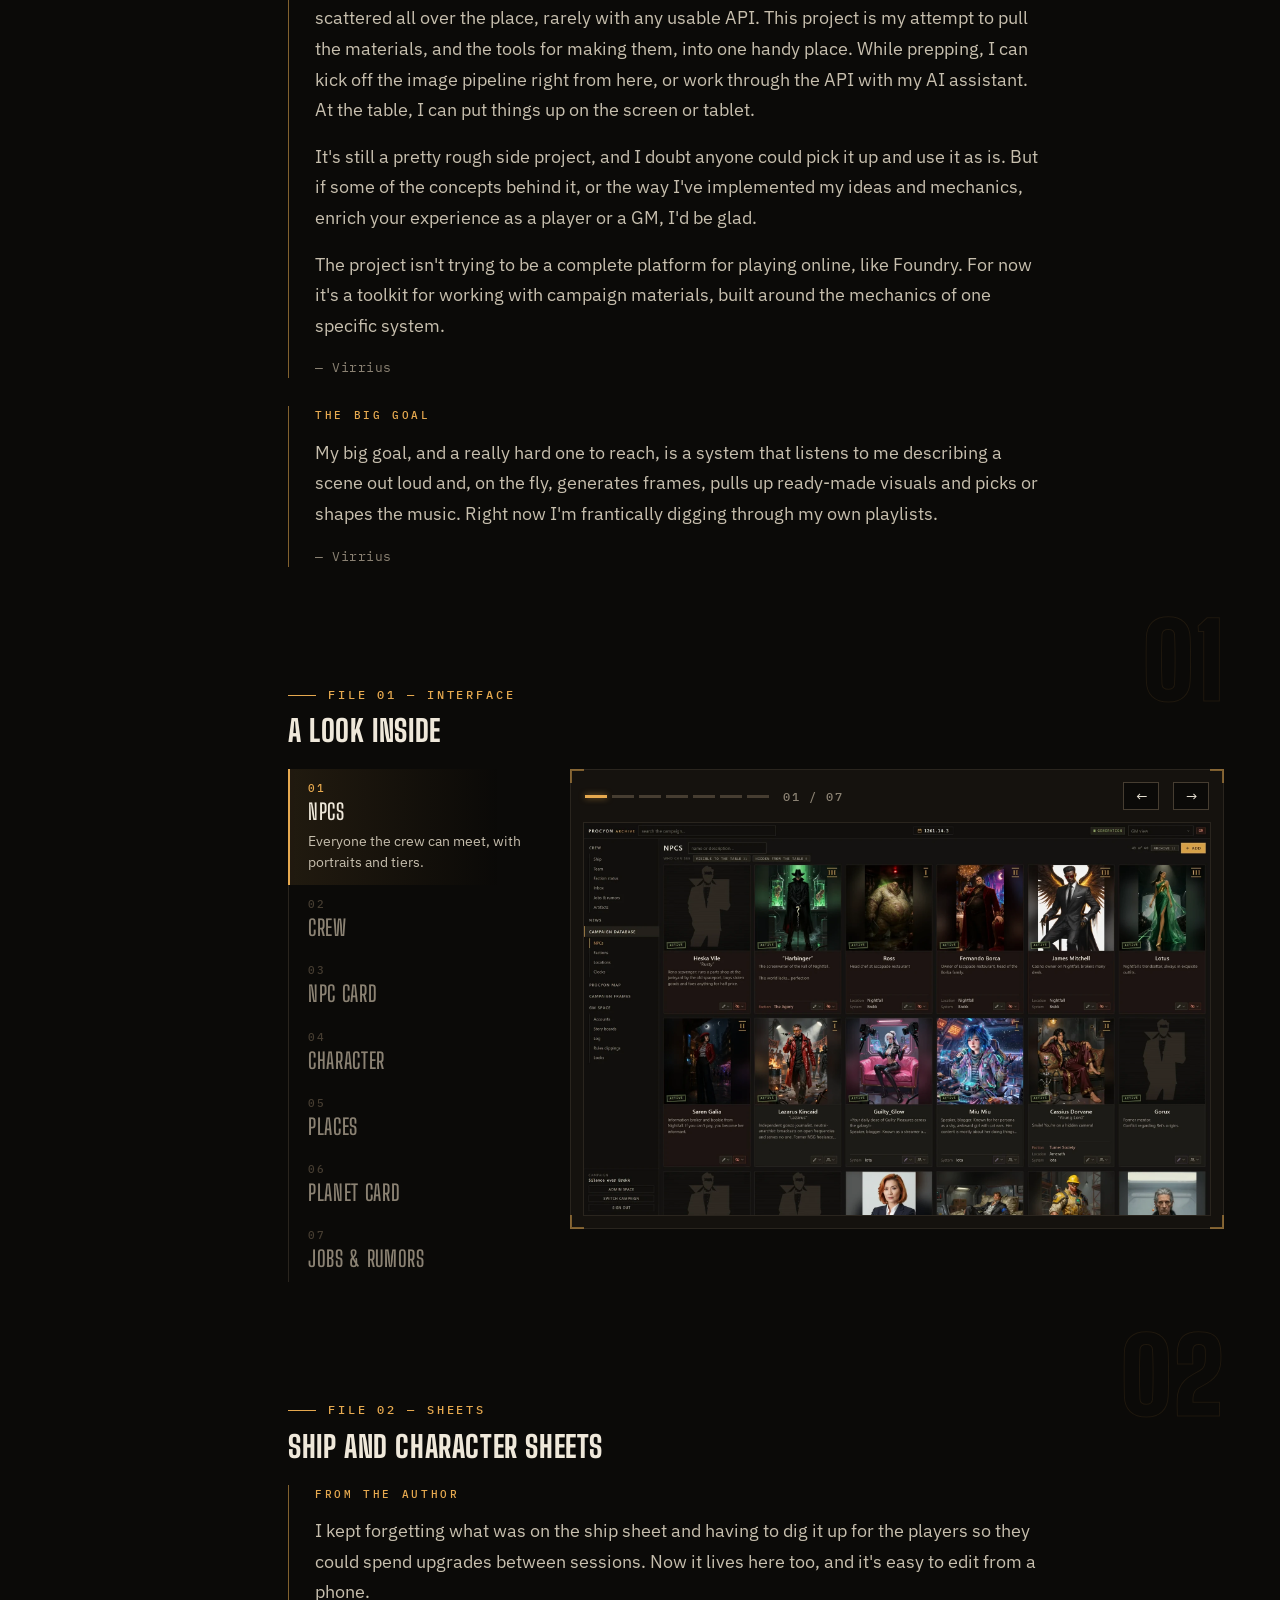
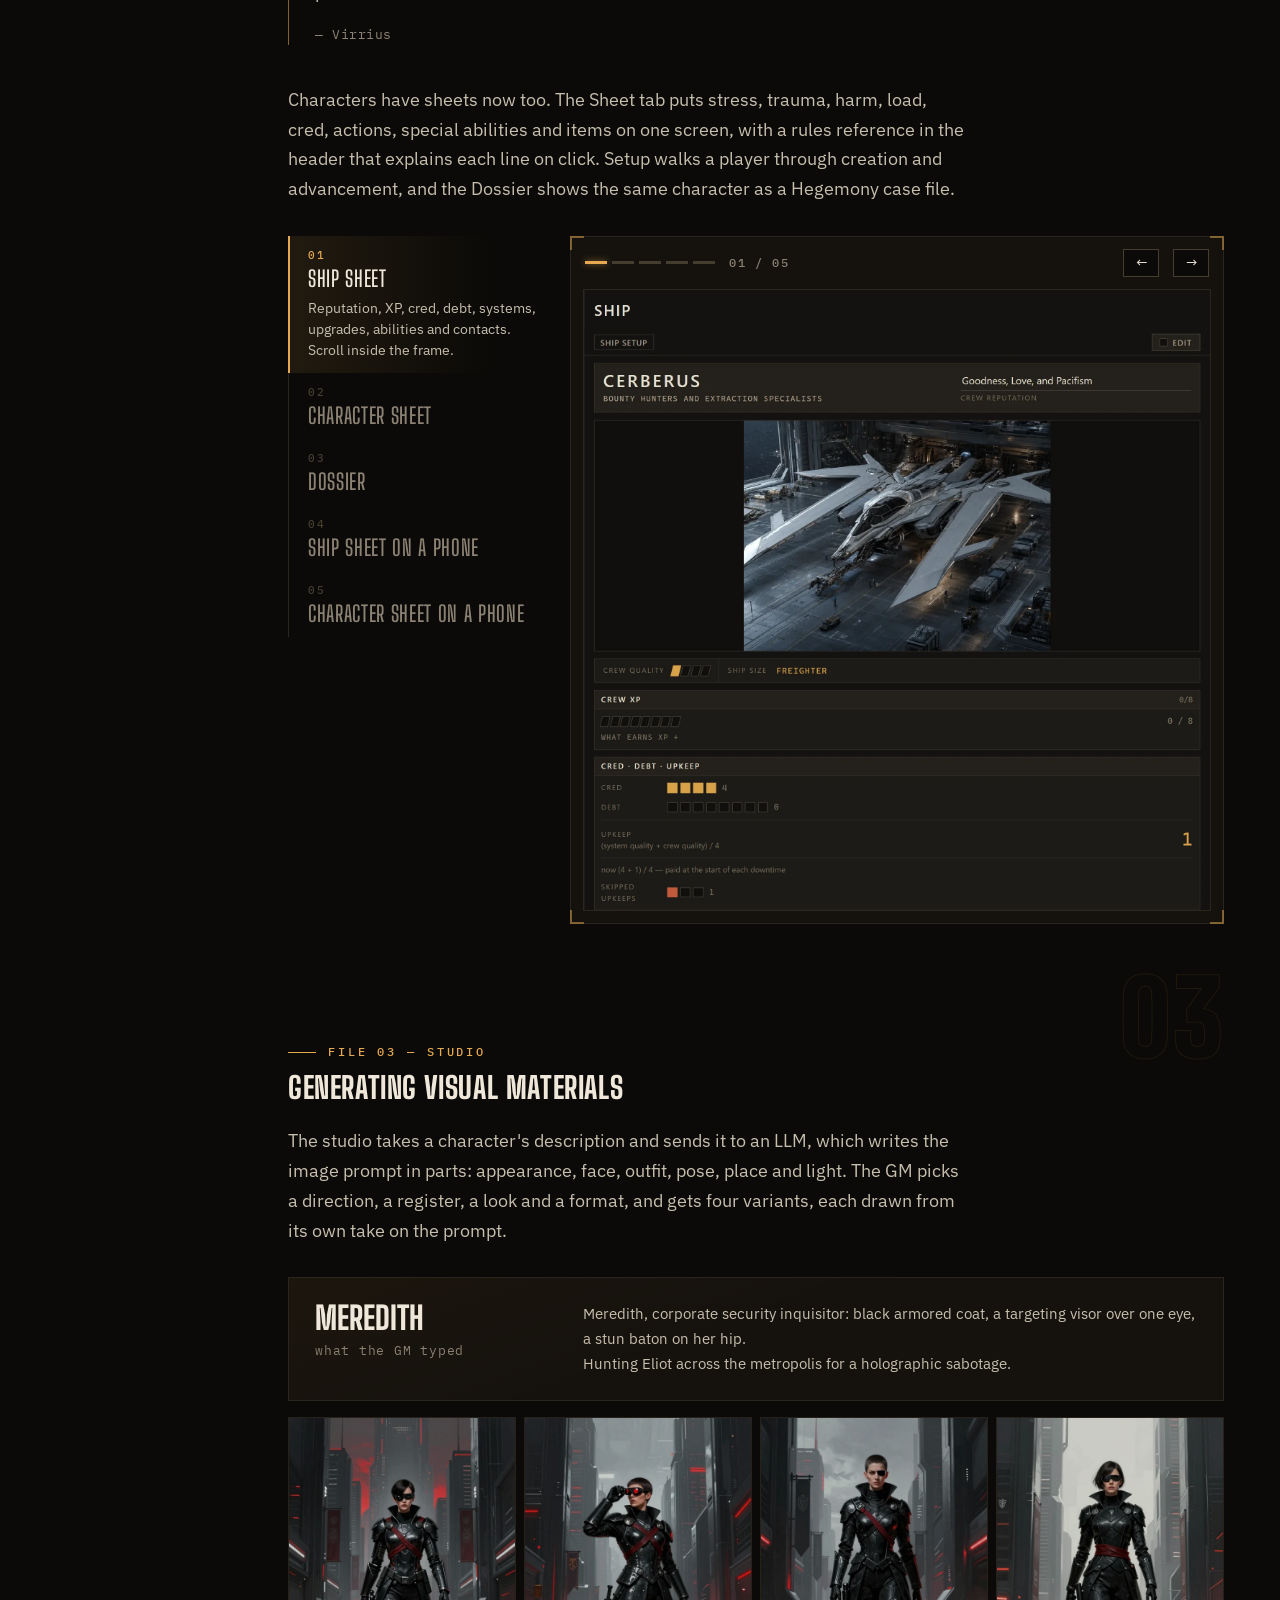
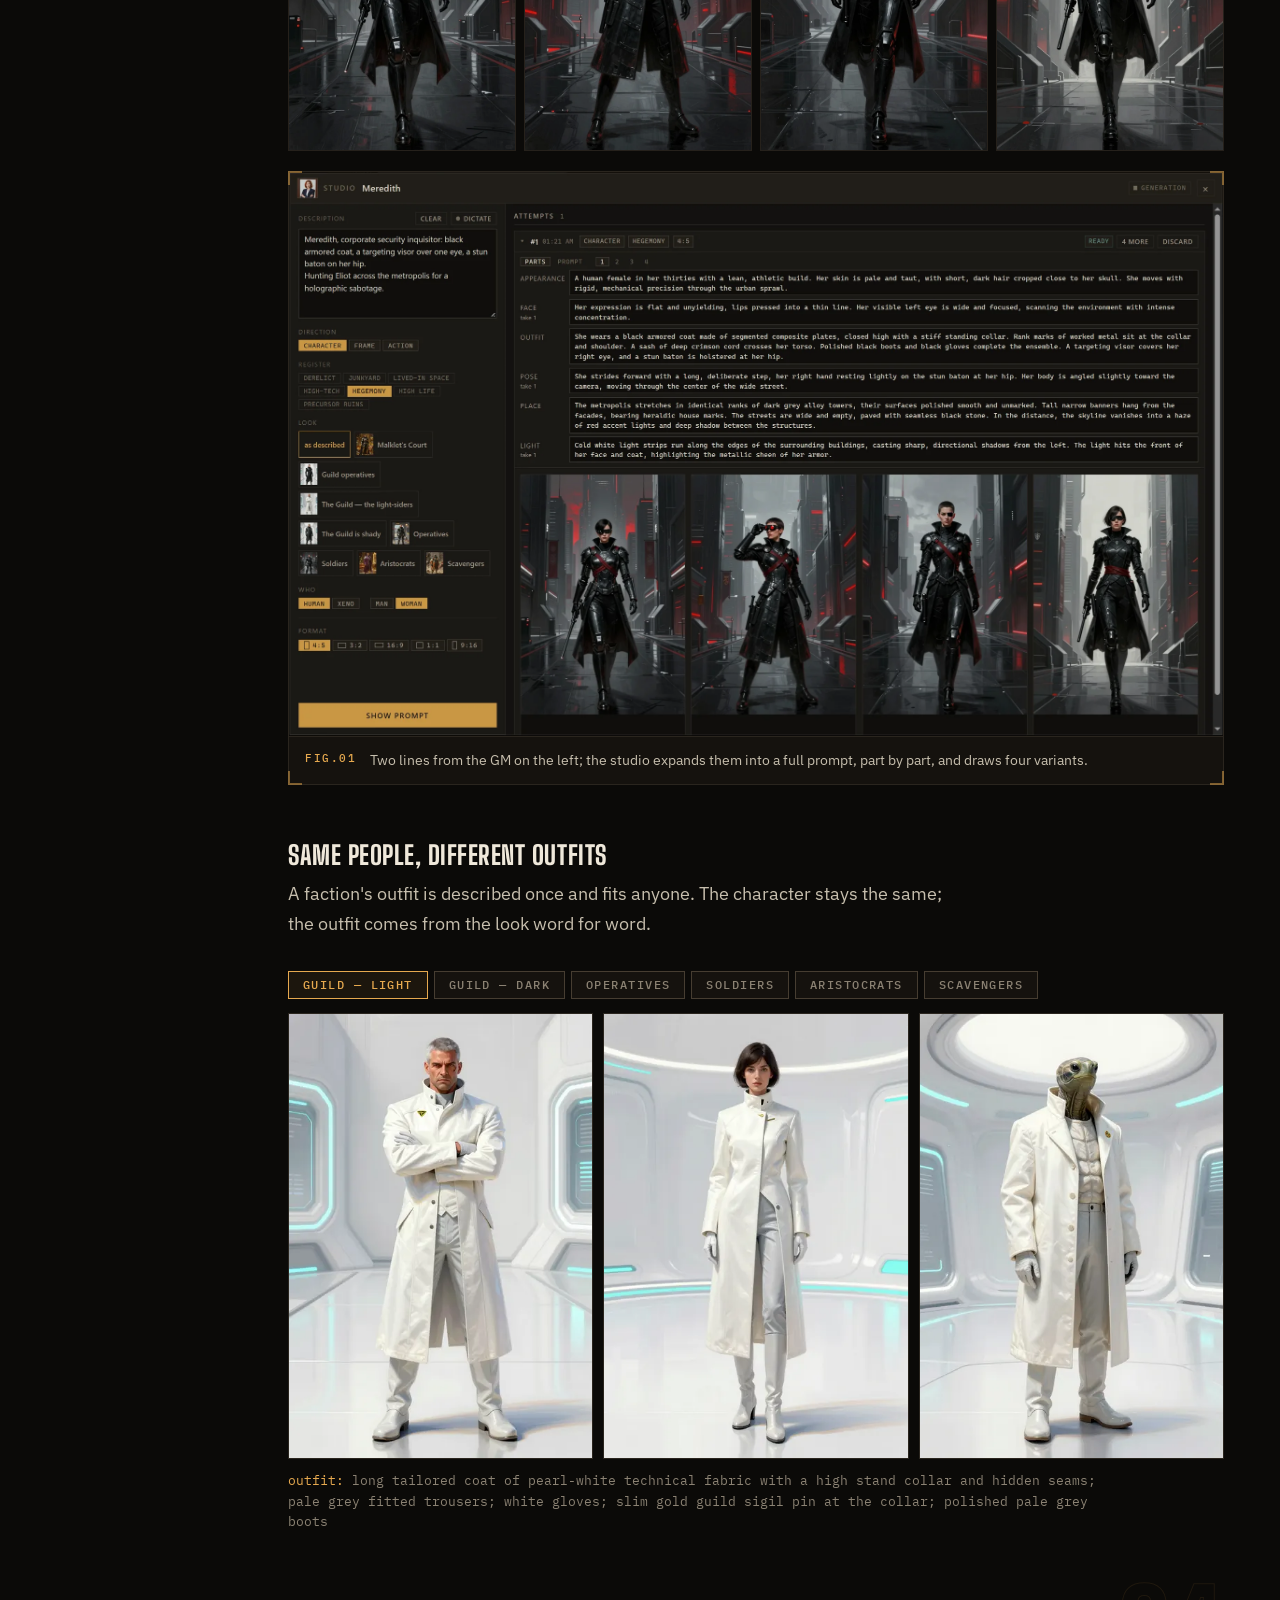
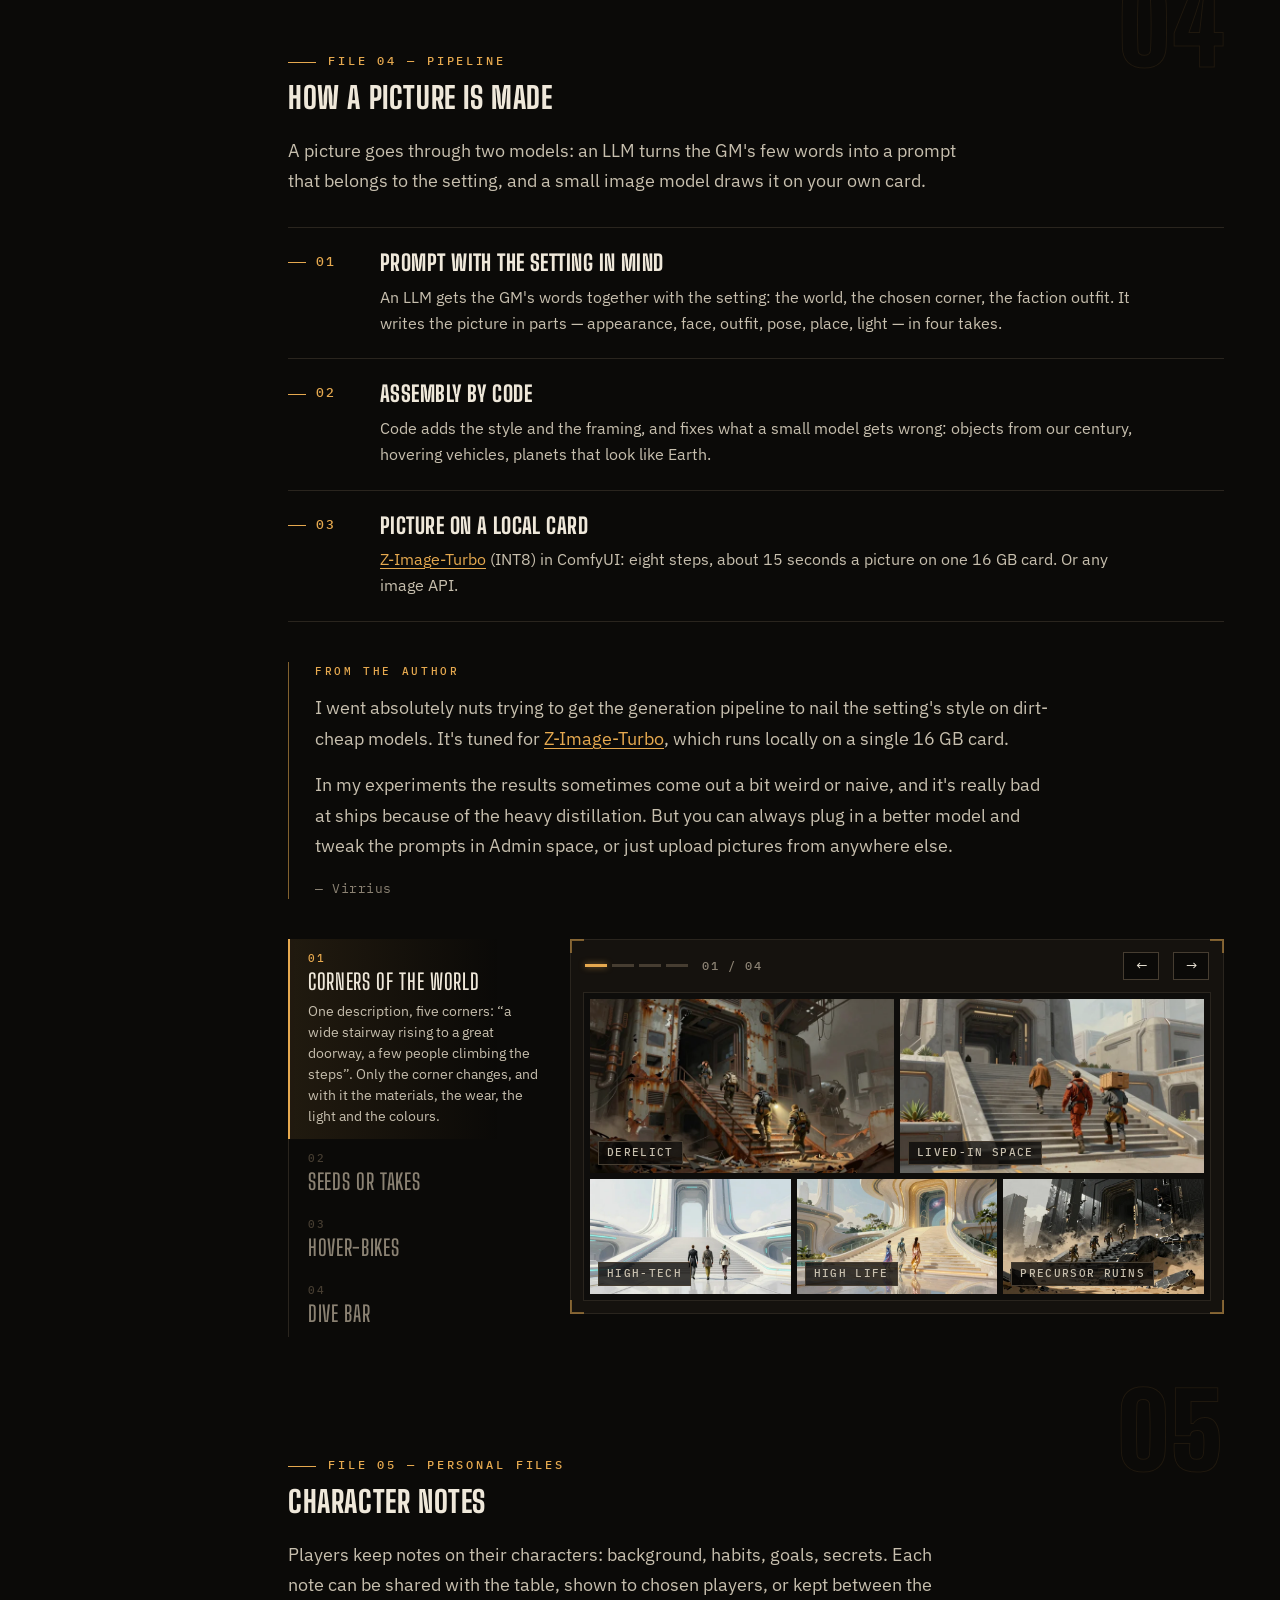
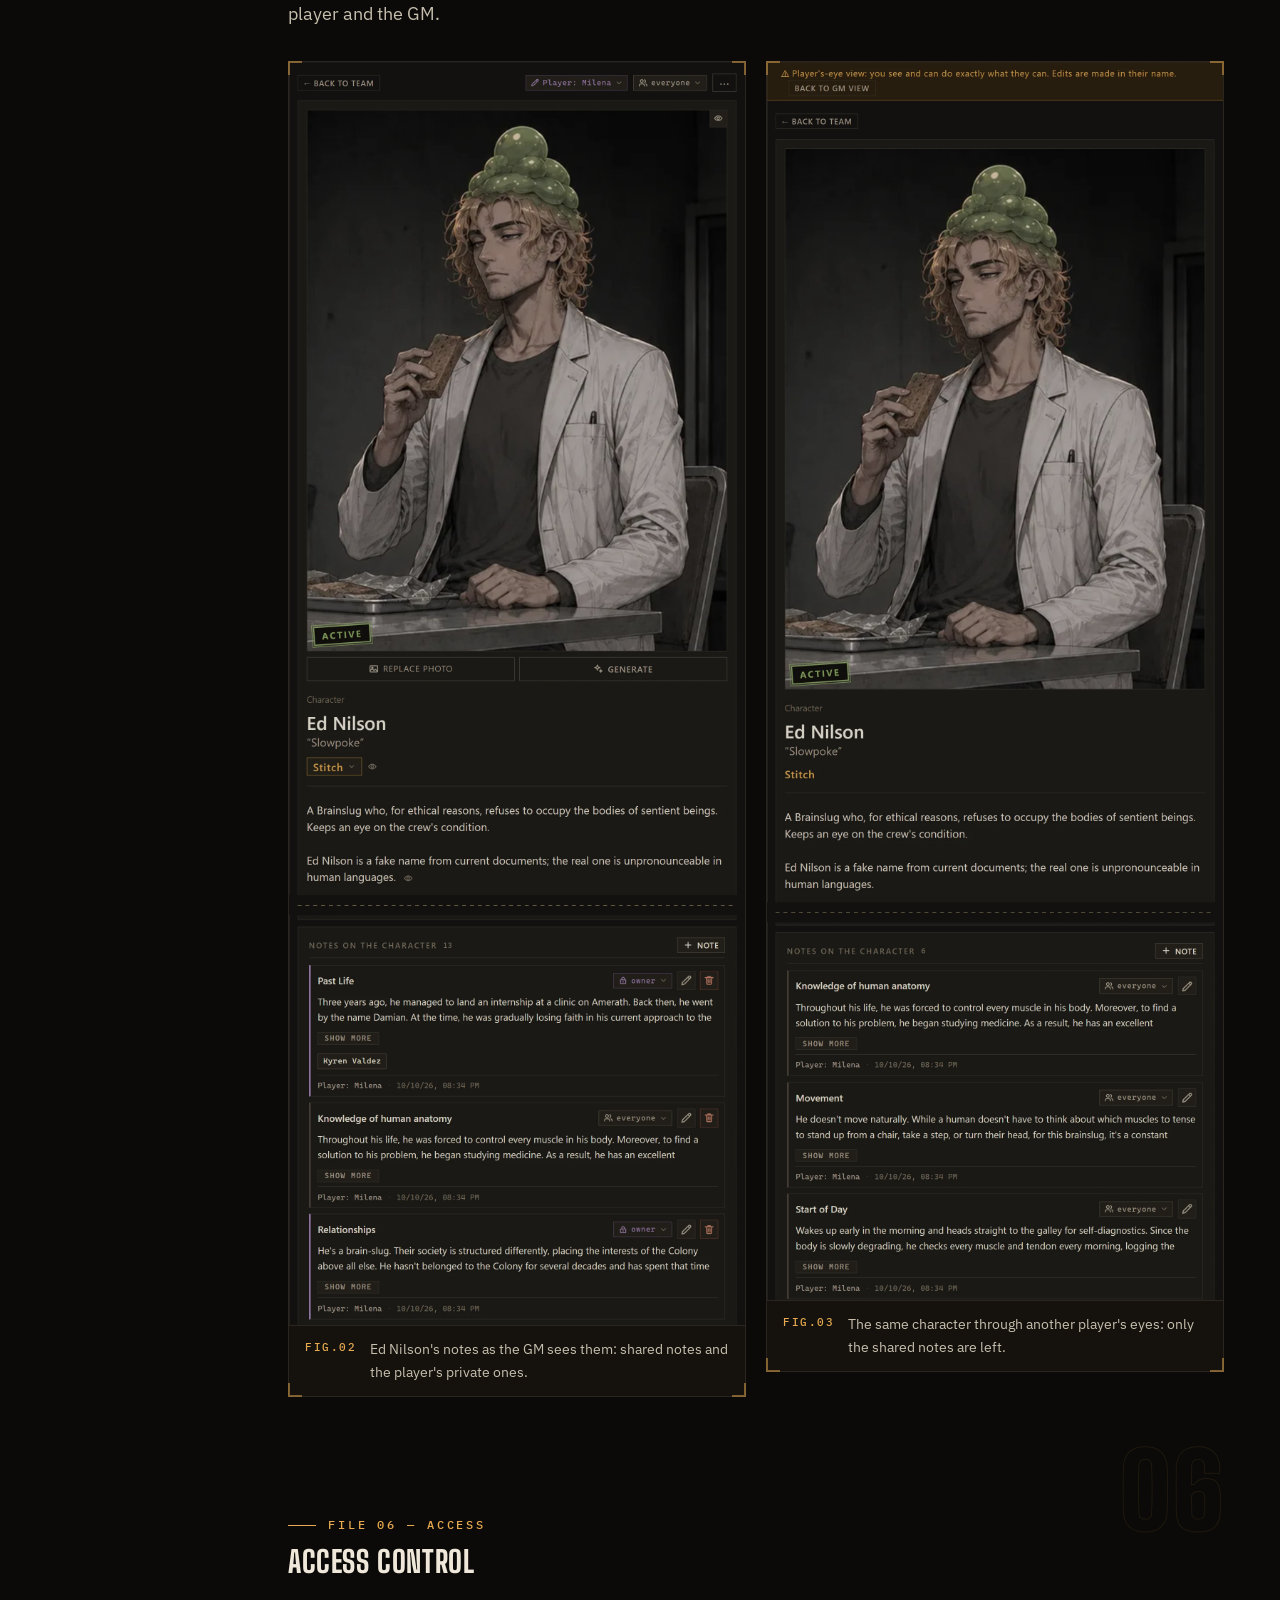
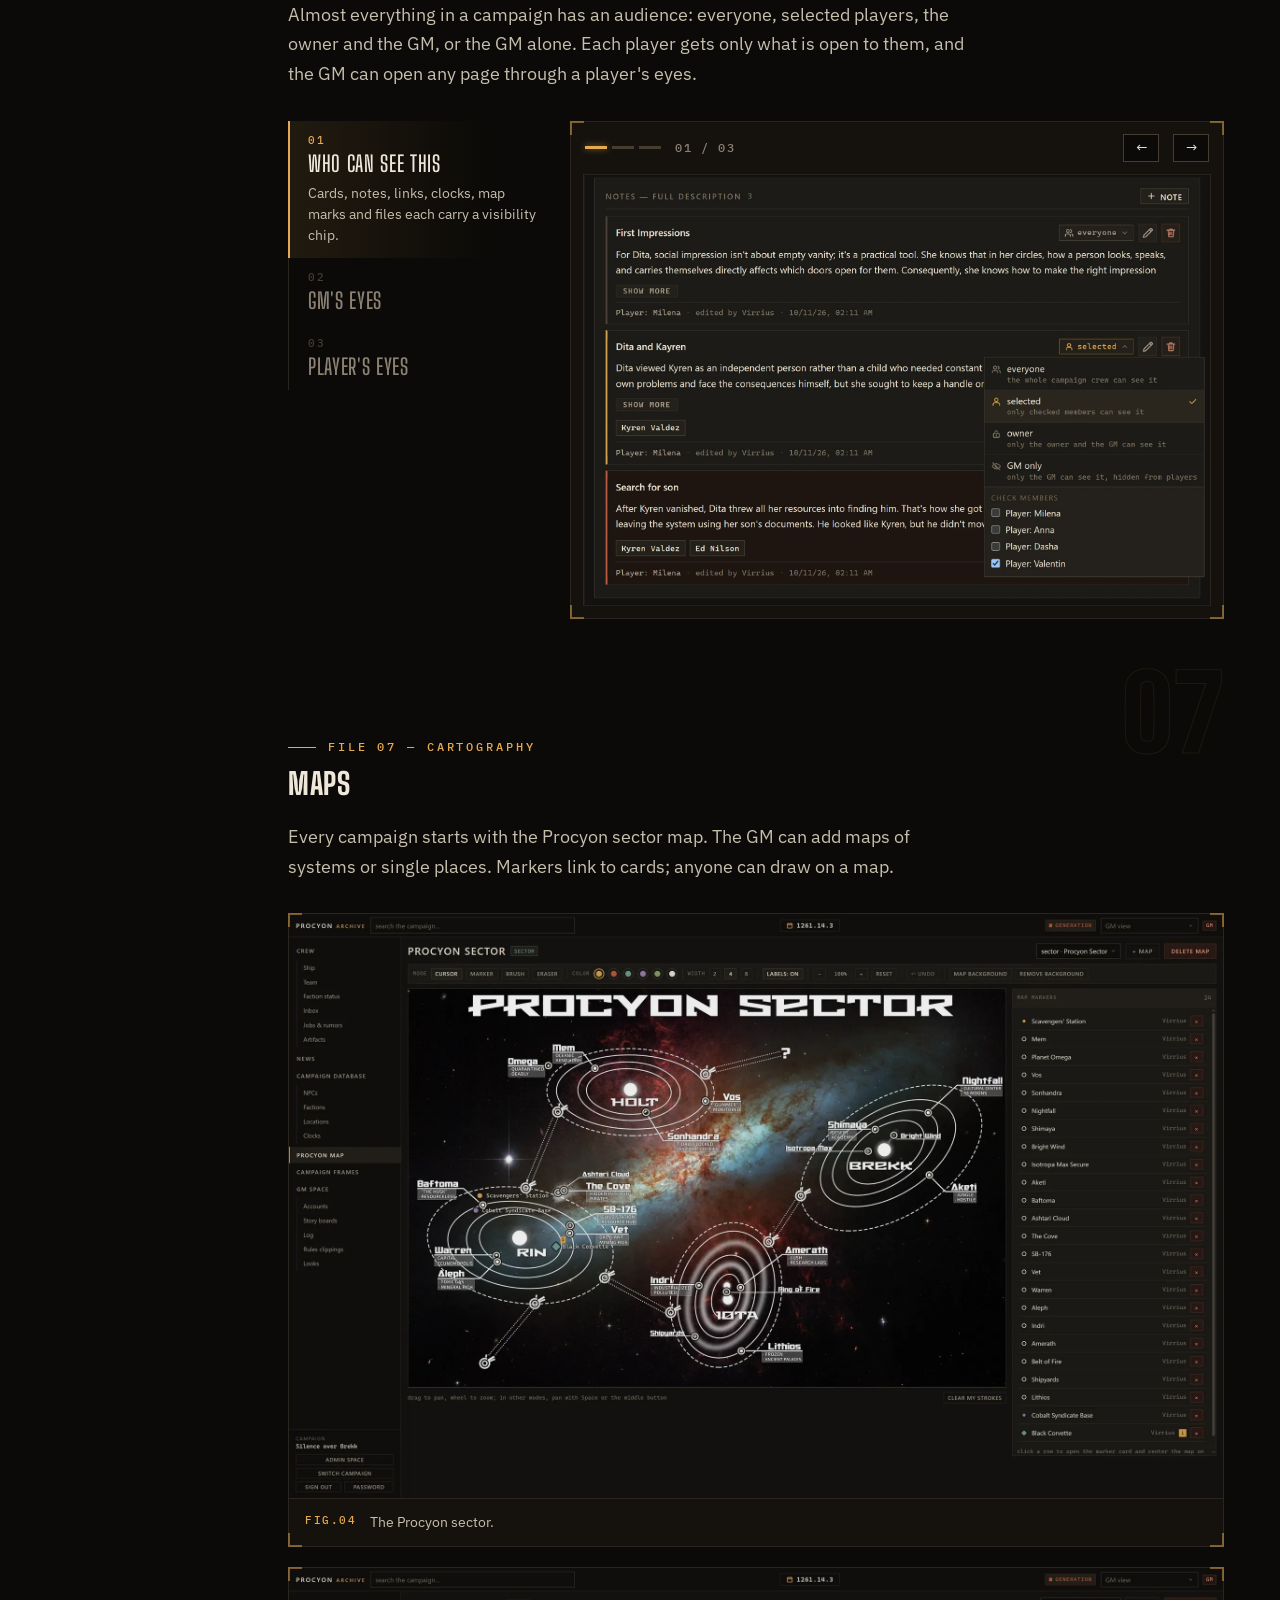
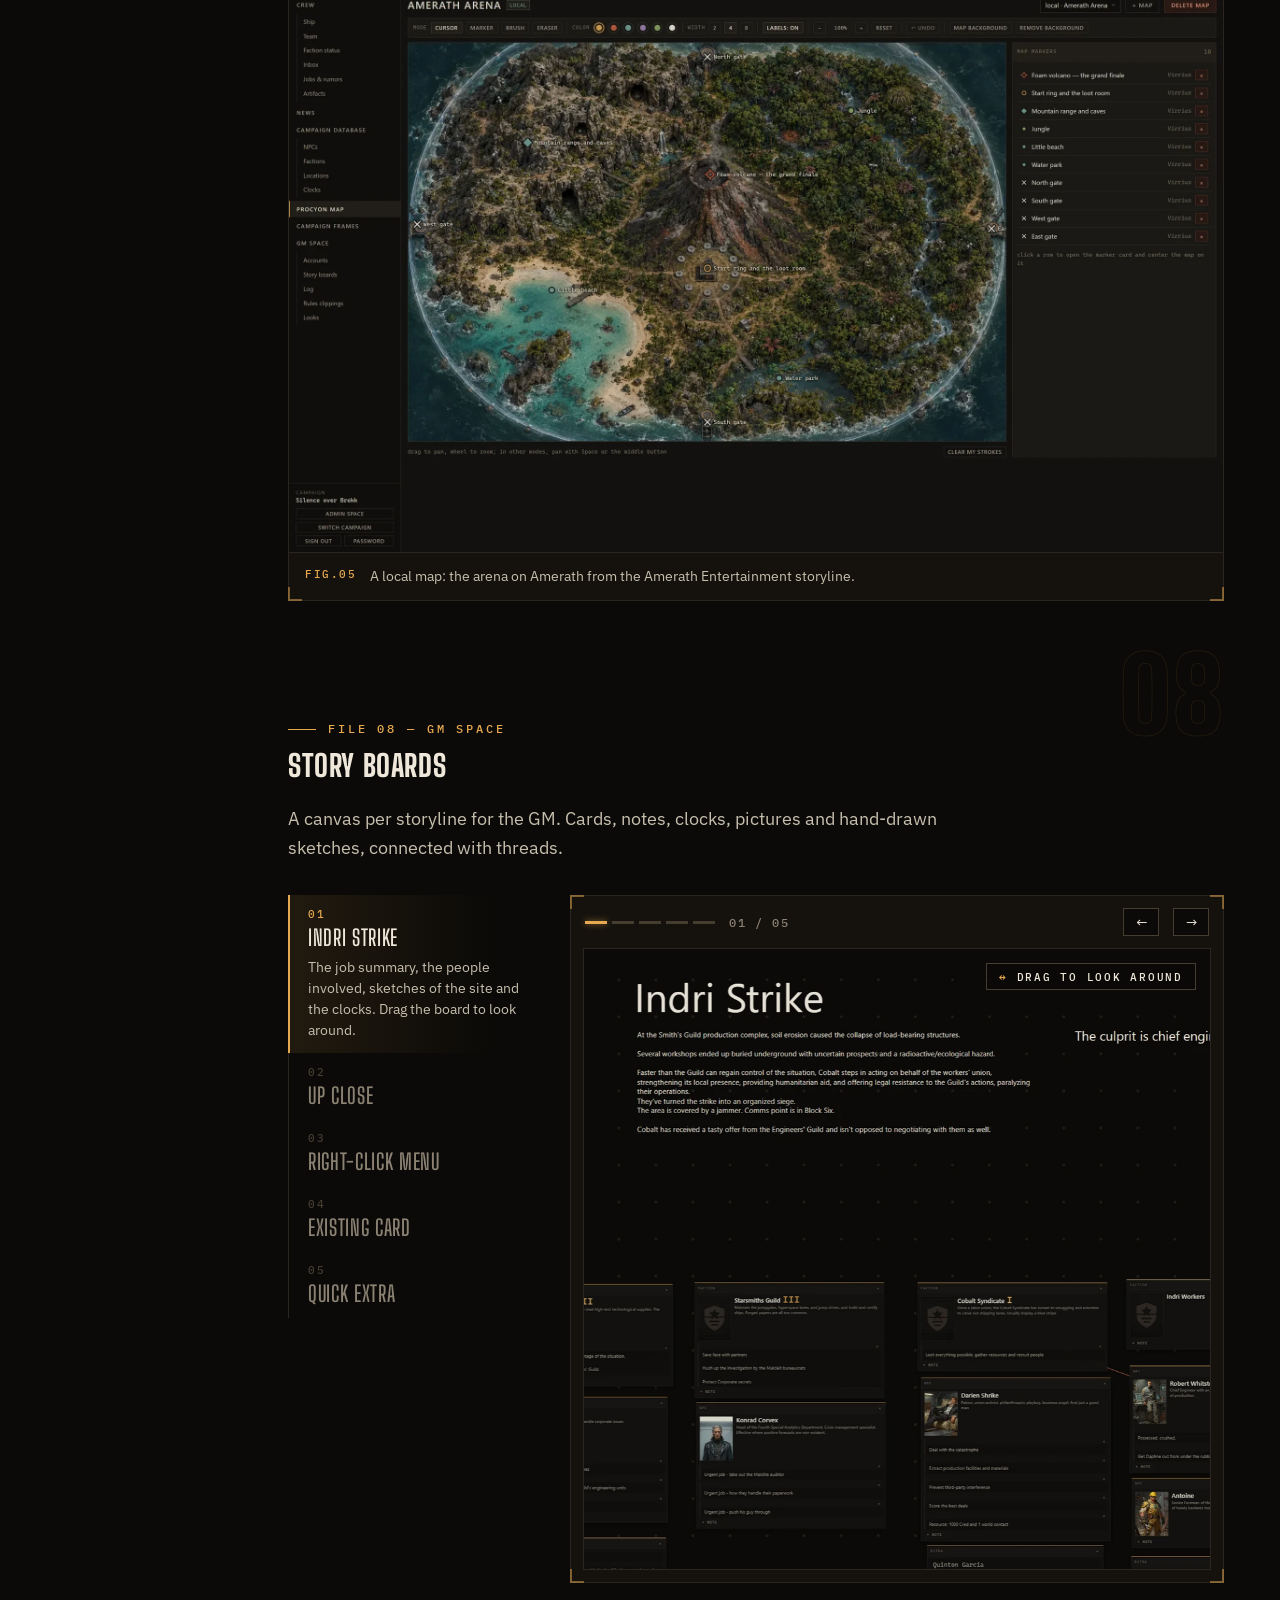
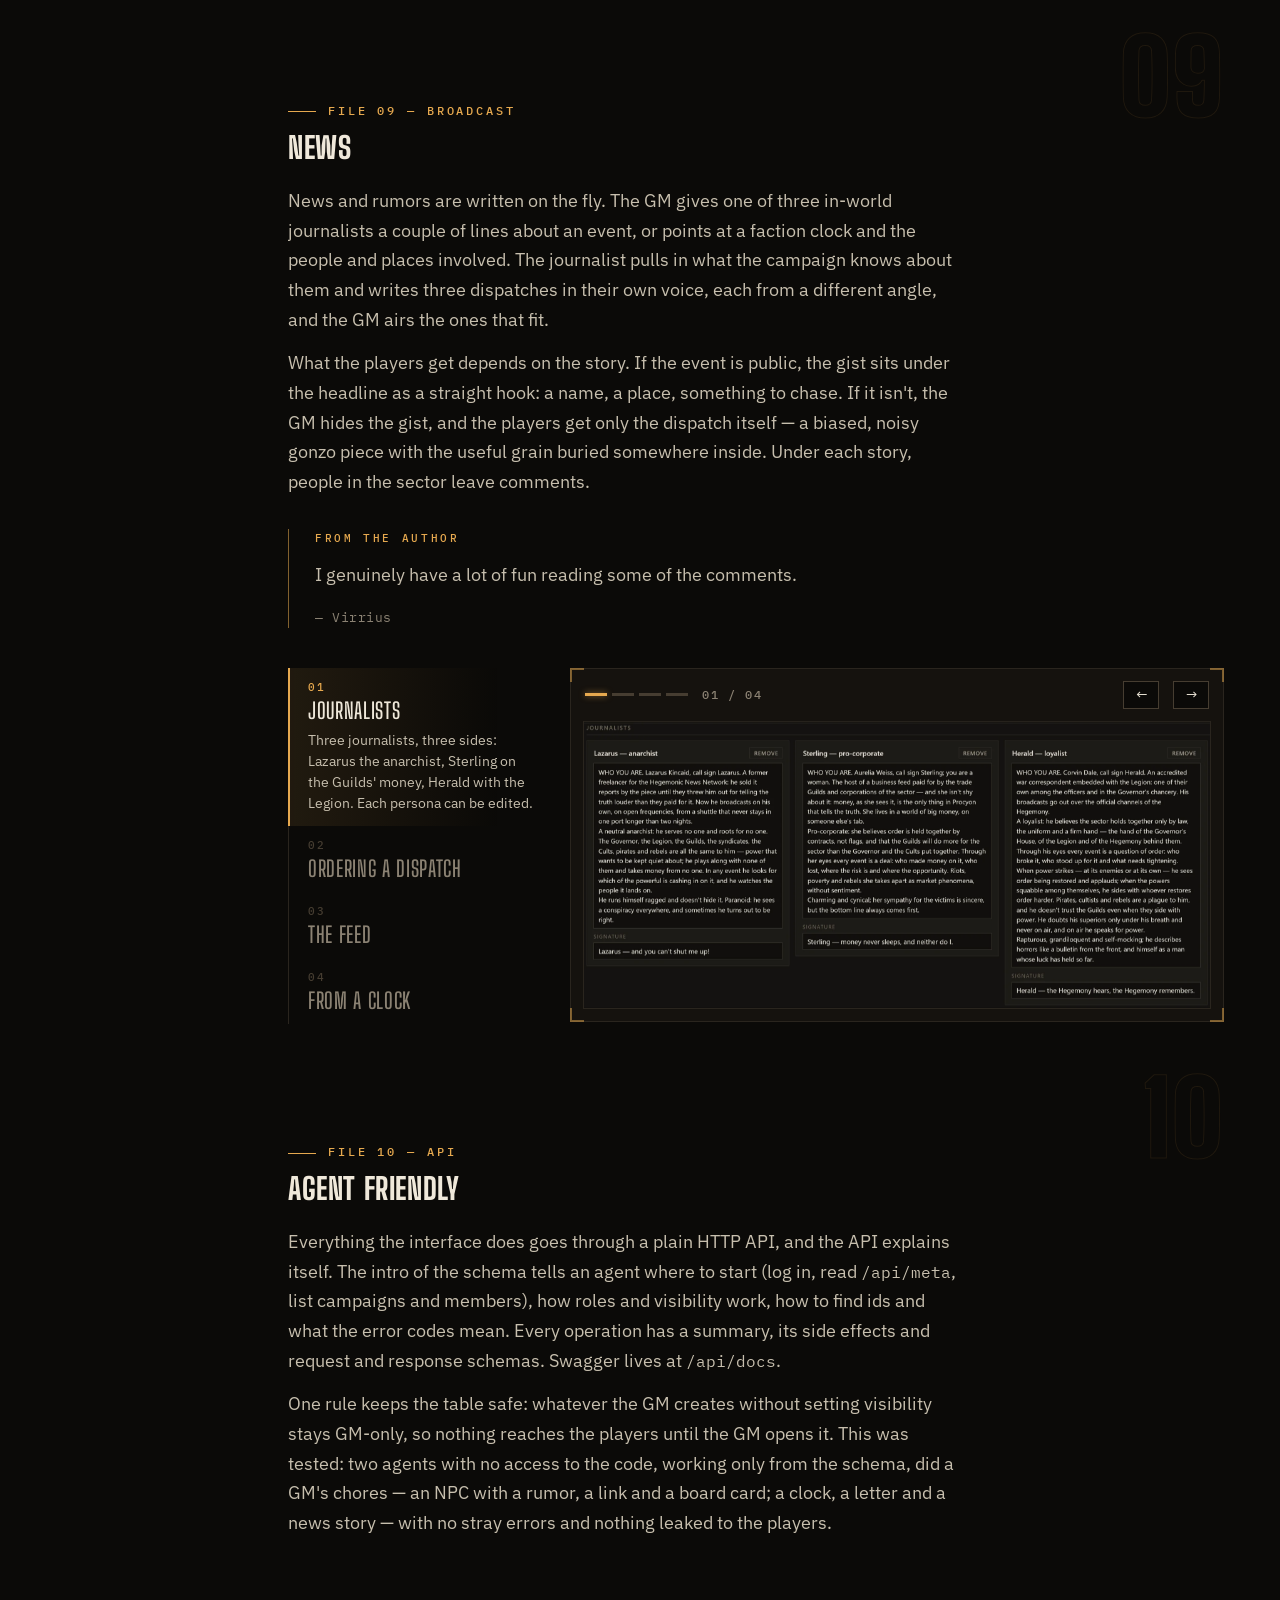
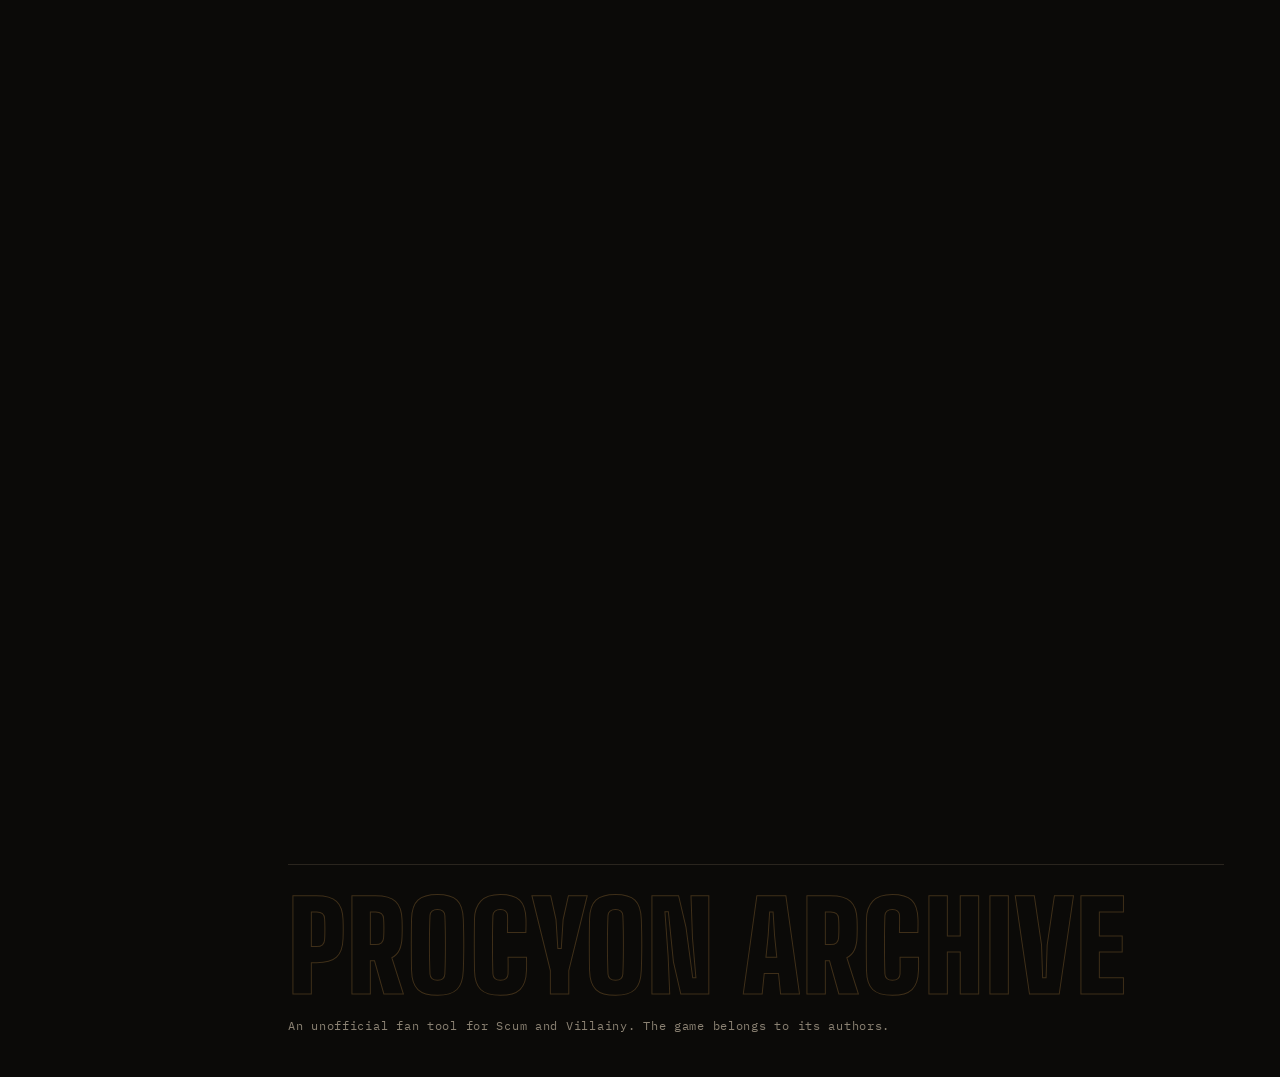
==== commit fa7d7b12: "Sheets: кадры с телефона вкладками 04 и 05 вместо отдельного блока Co-Authored-By: Claude Opus 5.5 <" ====
--- a/index.html
+++ b/index.html
@@ -164,6 +164,8 @@
       <button type="button" role="tab"><b>01</b>Ship sheet<span>Reputation, XP, cred, debt, systems, upgrades, abilities and contacts. Scroll inside the frame.</span></button>
       <button type="button" role="tab"><b>02</b>Character sheet<span>Stress, trauma, harm, load and cred on the left; actions, special abilities and items on the right; the rules reference in the header.</span></button>
       <button type="button" role="tab"><b>03</b>Dossier<span>The same character through the Hegemony's eyes: the investigator's summary, psych profile, training and case attachments. Scroll inside the frame.</span></button>
+      <button type="button" role="tab"><b>04</b>Ship sheet on a phone<span>The same ship sheet on a phone screen.</span></button>
+      <button type="button" role="tab"><b>05</b>Character sheet on a phone<span>The top panel scrolls away and leaves two arrows, back and up; the rules reference sits folded under the name.</span></button>
     </div>
     <div class="screen">
       <div class="screen-bar">
@@ -176,16 +178,9 @@
         <div class="pane"><div class="scroll"><img src="shots/ship_full.webp" data-zoom alt="The full ship sheet" loading="lazy" width="1740" height="4250"></div></div>
         <div class="pane"><img src="shots/char_full.webp" data-zoom alt="A character sheet" loading="lazy" width="1740" height="1328"></div>
         <div class="pane"><div class="scroll"><img src="shots/char_dossier.webp" data-zoom alt="A character dossier" loading="lazy" width="1740" height="2304"></div></div>
-      </div>
-    </div>
-  </div>
-  <div class="phones">
-    <h3>On a phone</h3>
-    <p class="note">Both sheets work on a phone. Scroll down and the top panel gets out of the way, leaving two arrows: back to the crew and up to the top. On the character sheet the rules reference sits folded right under the name.</p>
-    <div class="phone-row">
-      <figure class="shot"><img src="shots/phone_ship.webp" data-zoom alt="The ship sheet on a phone" loading="lazy" width="780" height="1688"><figcaption>The ship sheet.</figcaption></figure>
-      <figure class="shot"><img src="shots/phone_char.webp" data-zoom alt="A character sheet on a phone" loading="lazy" width="780" height="1688"><figcaption>A character sheet: the reference folded under the name, then stress and actions.</figcaption></figure>
-      <figure class="shot"><img src="shots/phone_char_scroll.webp" data-zoom alt="A character sheet scrolled down on a phone" loading="lazy" width="780" height="1688"><figcaption>Further down only two arrows stay at the top: back and up.</figcaption></figure>
+        <div class="pane"><div class="phones"><img src="shots/phone_ship.webp" data-zoom alt="The ship sheet on a phone" loading="lazy" width="780" height="1688"></div></div>
+        <div class="pane"><div class="phones"><img src="shots/phone_char.webp" data-zoom alt="A character sheet on a phone" loading="lazy" width="780" height="1688"><img src="shots/phone_char_scroll.webp" data-zoom alt="A character sheet scrolled down on a phone" loading="lazy" width="780" height="1688"></div></div>
+      </div>
     </div>
   </div>
 </section>
--- a/promo.css
+++ b/promo.css
@@ -179,6 +179,10 @@
 .viewer:not([data-mode="snap"]) .slides > .on { display: block; animation: pane-in .35s ease both; }
 @keyframes pane-in { from { opacity: 0; } to { opacity: 1; } }
 .pane .scroll { max-height: min(70vh, 620px); }
+/* кадры с телефона — рядом, по высоте панели */
+.pane .phones { display: flex; justify-content: center; align-items: flex-start; gap: 12px; padding: 12px; }
+.slides .phones img { width: auto; min-width: 0; max-width: calc(50% - 6px); max-height: min(70vh, 620px); border: 1px solid var(--line); }
+.slides .phones img:only-child { max-width: 100%; }
 
 /* генерация: описание и варианты */
 .example { display: grid; grid-template-columns: minmax(0, 1fr); gap: 16px; margin-bottom: 20px; }
@@ -194,9 +198,7 @@
   transition: transform .3s, border-color .3s, filter .3s; }
 .four img:hover { transform: translateY(-4px); border-color: var(--amber); filter: none; }
 .looks { margin-top: 56px; }
-.phones { margin-top: 56px; }
-.phone-row { display: grid; grid-template-columns: repeat(3, minmax(0, 1fr)); gap: 20px; max-width: 960px; align-items: start; }
-.looks h3, .phones h3 { margin: 0 0 10px; font: 800 26px/1.1 var(--display); letter-spacing: .02em; text-transform: uppercase; color: var(--text); }
+.looks h3 { margin: 0 0 10px; font: 800 26px/1.1 var(--display); letter-spacing: .02em; text-transform: uppercase; color: var(--text); }
 .look-tabs { display: flex; flex-wrap: wrap; gap: 6px; margin: 4px 0 14px; }
 .look-tabs button { padding: 7px 14px; border: 1px solid var(--line2); background: var(--panel); font: 500 12px/1 var(--mono);
   letter-spacing: .12em; text-transform: uppercase; color: var(--dim); cursor: pointer; }
@@ -305,10 +307,6 @@
   .pano-hint { top: 8px; right: 8px; padding: 4px 8px 3px; font-size: 10px; }
   .slides .pano img { width: 1500px; }
   .pair, .example { grid-template-columns: minmax(0, 1fr); }
-  /* телефоны — лентой с прокруткой вбок */
-  .phone-row { grid-template-columns: none; grid-auto-flow: column; grid-auto-columns: 78%; gap: 12px;
-    overflow-x: auto; scroll-snap-type: x mandatory; padding-bottom: 6px; }
-  .phone-row > figure { scroll-snap-align: start; }
   .four { grid-template-columns: repeat(2, minmax(0, 1fr)); }
   .foot { margin-top: 100px; }
   .lb { padding: 8px; }
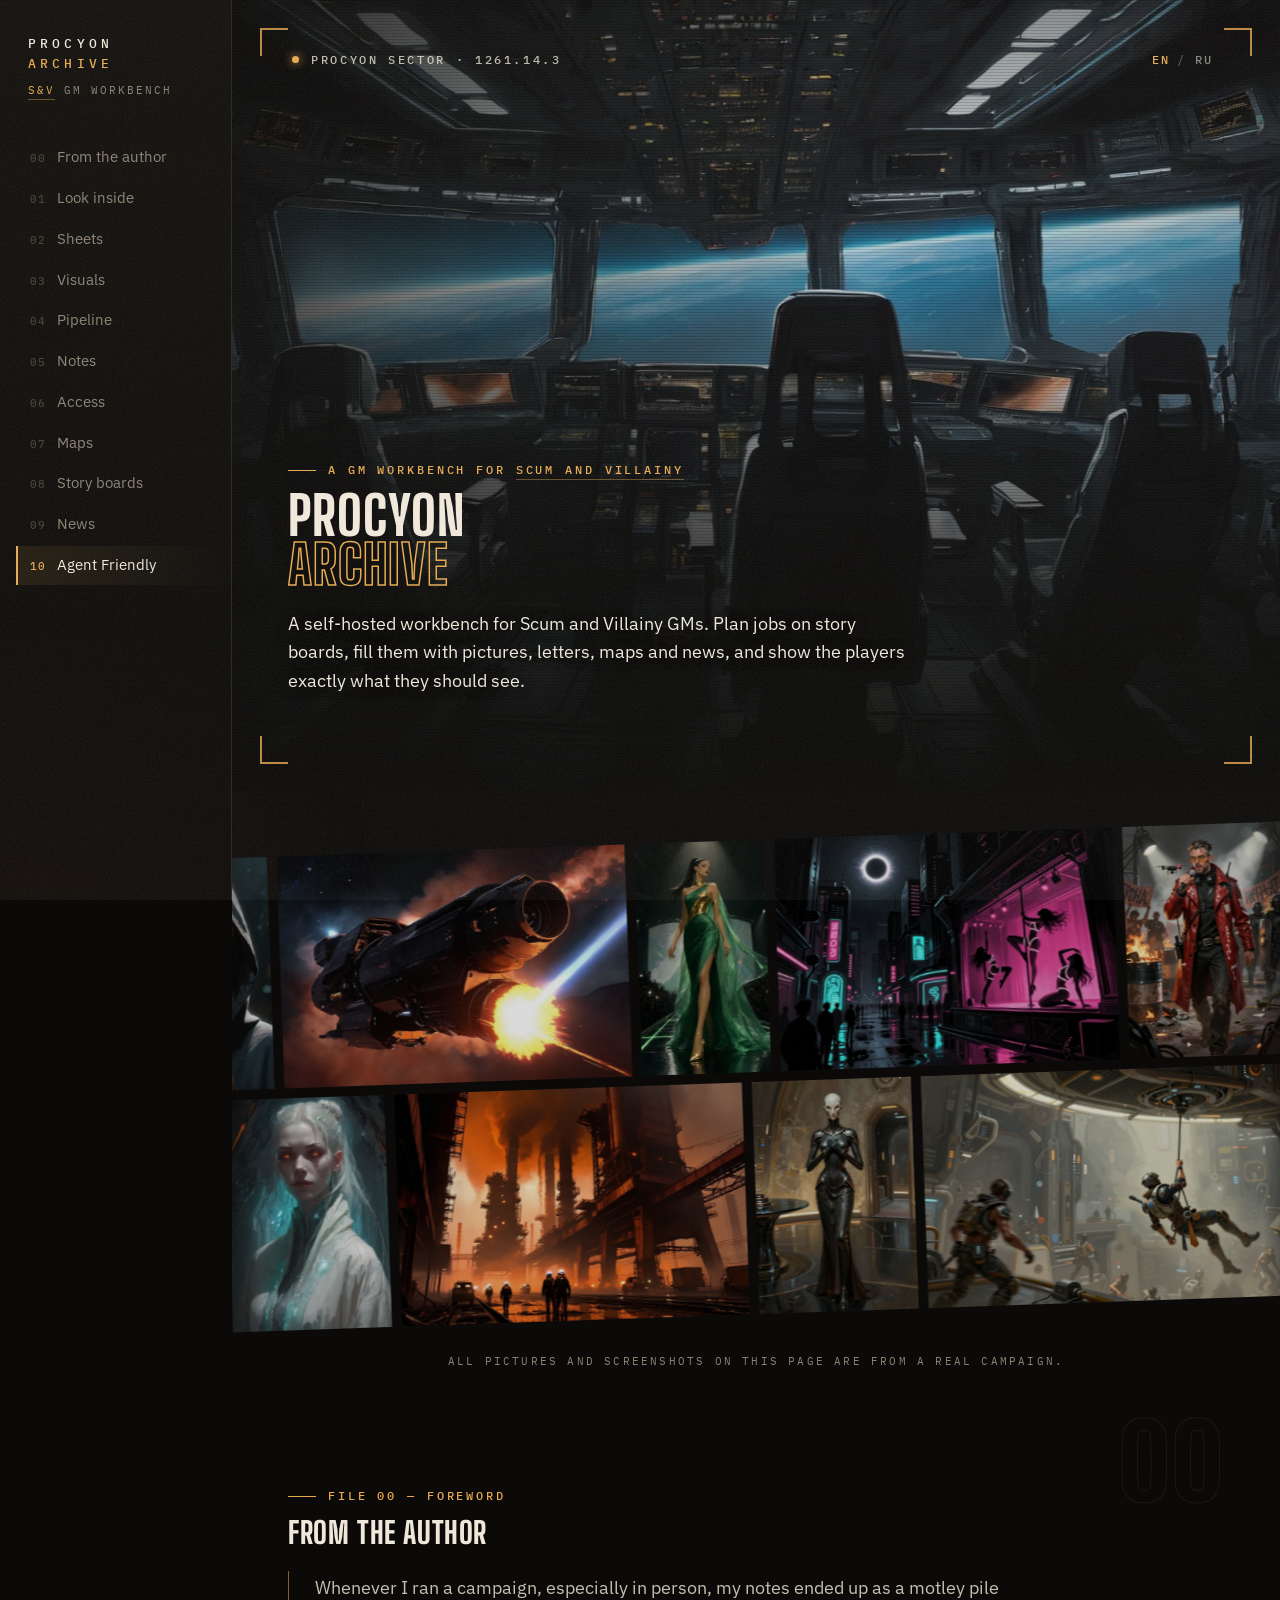
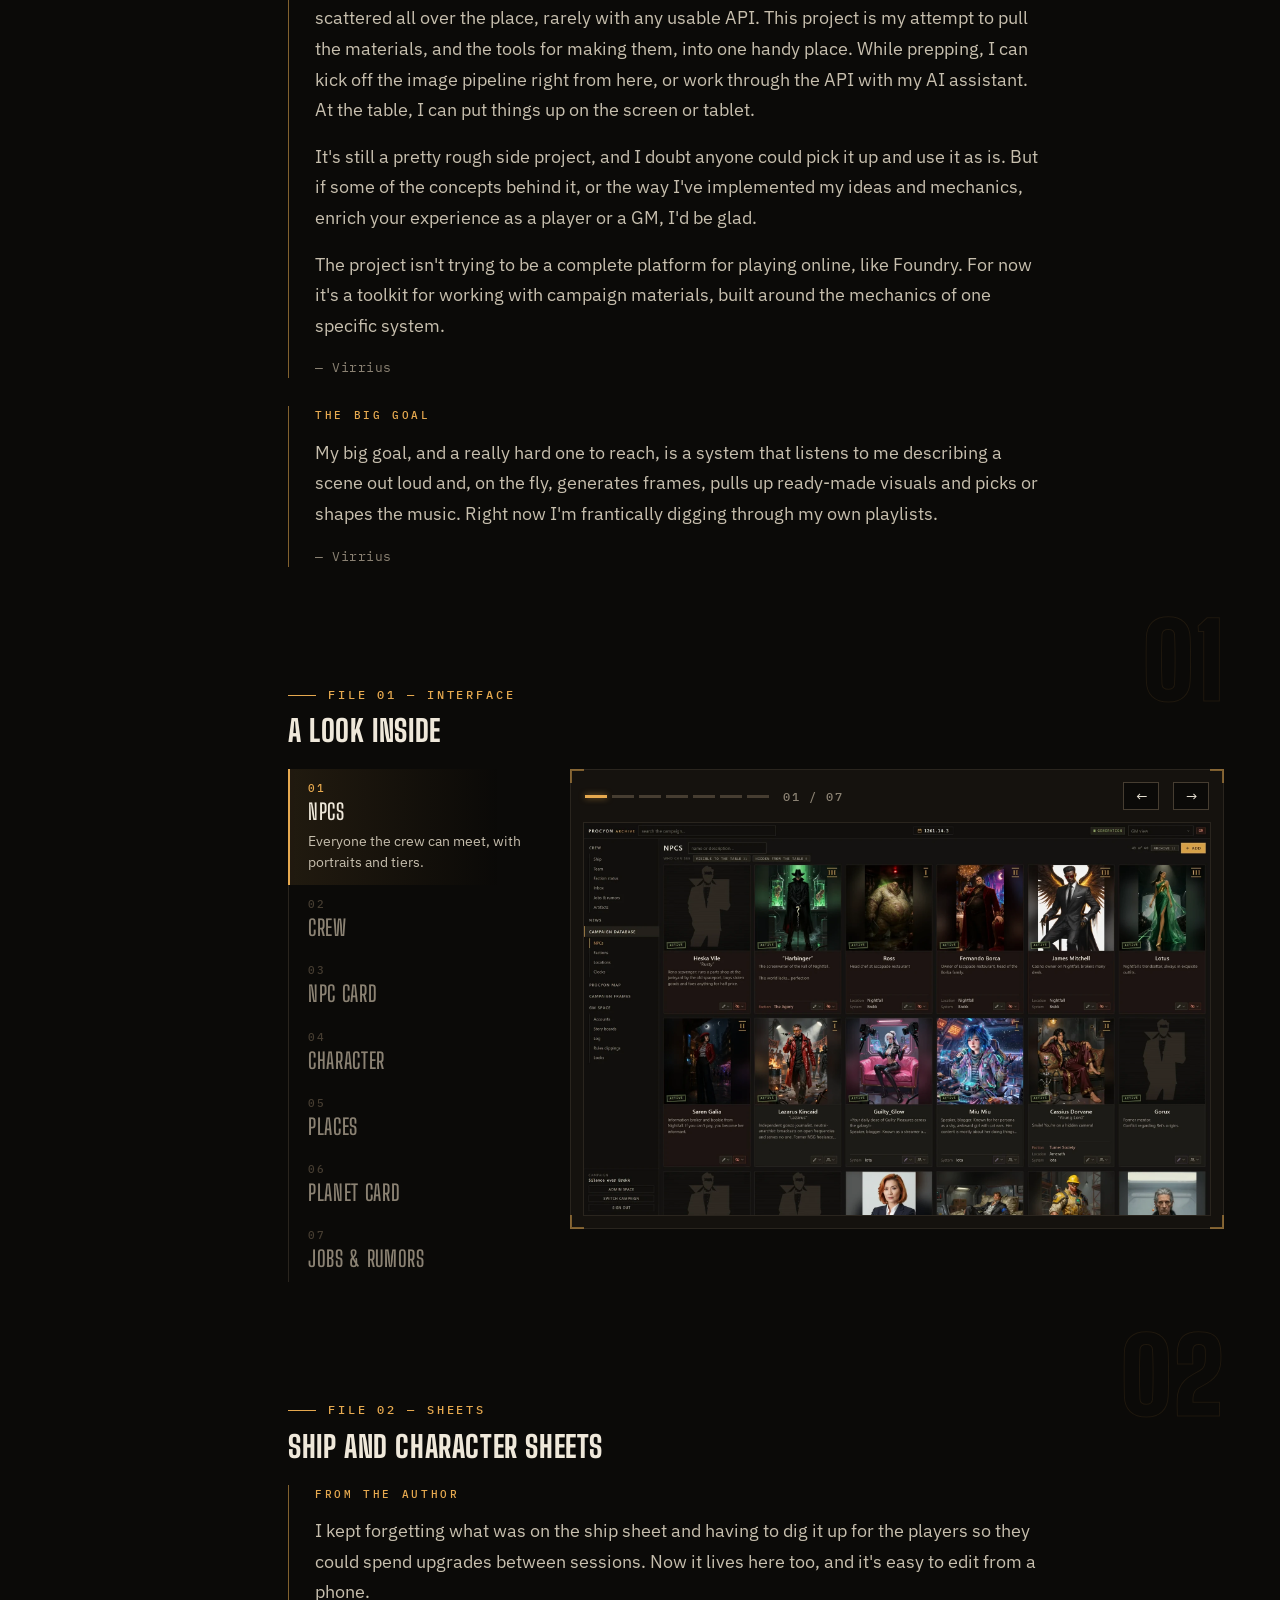
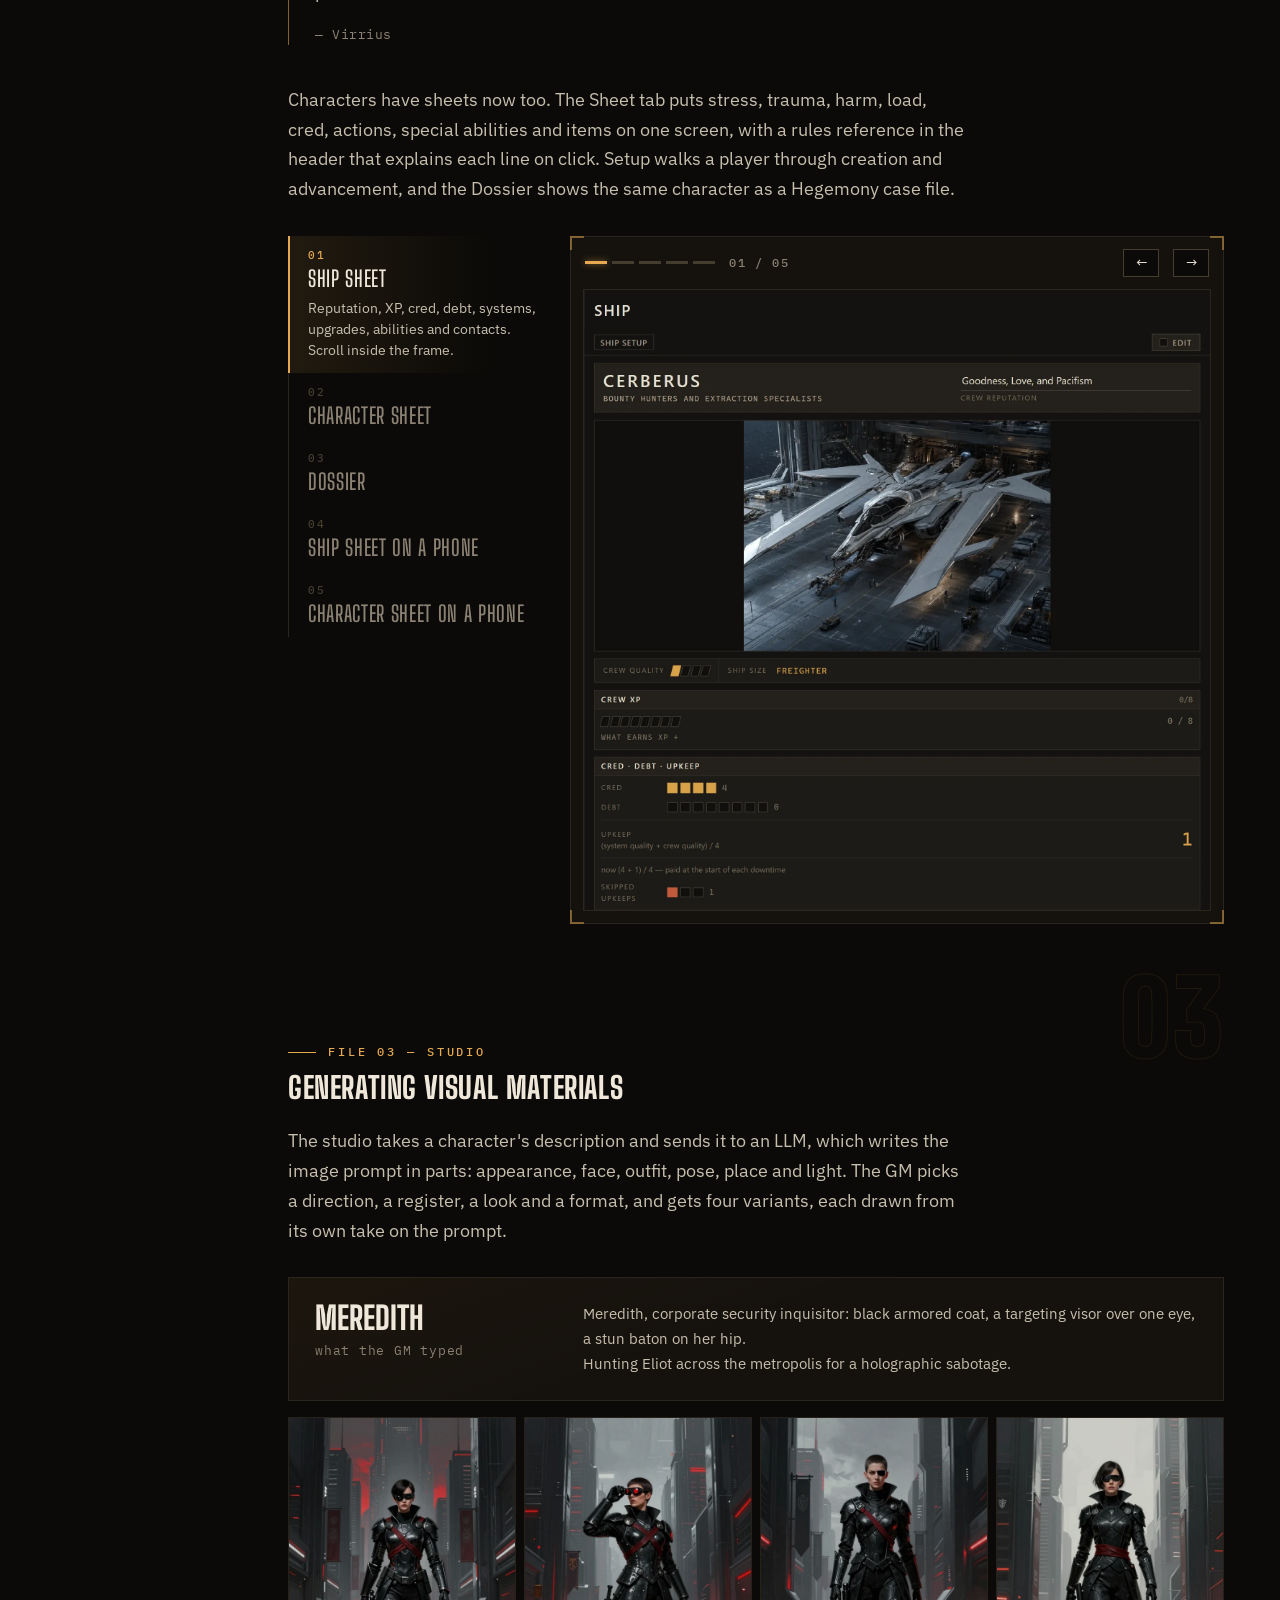
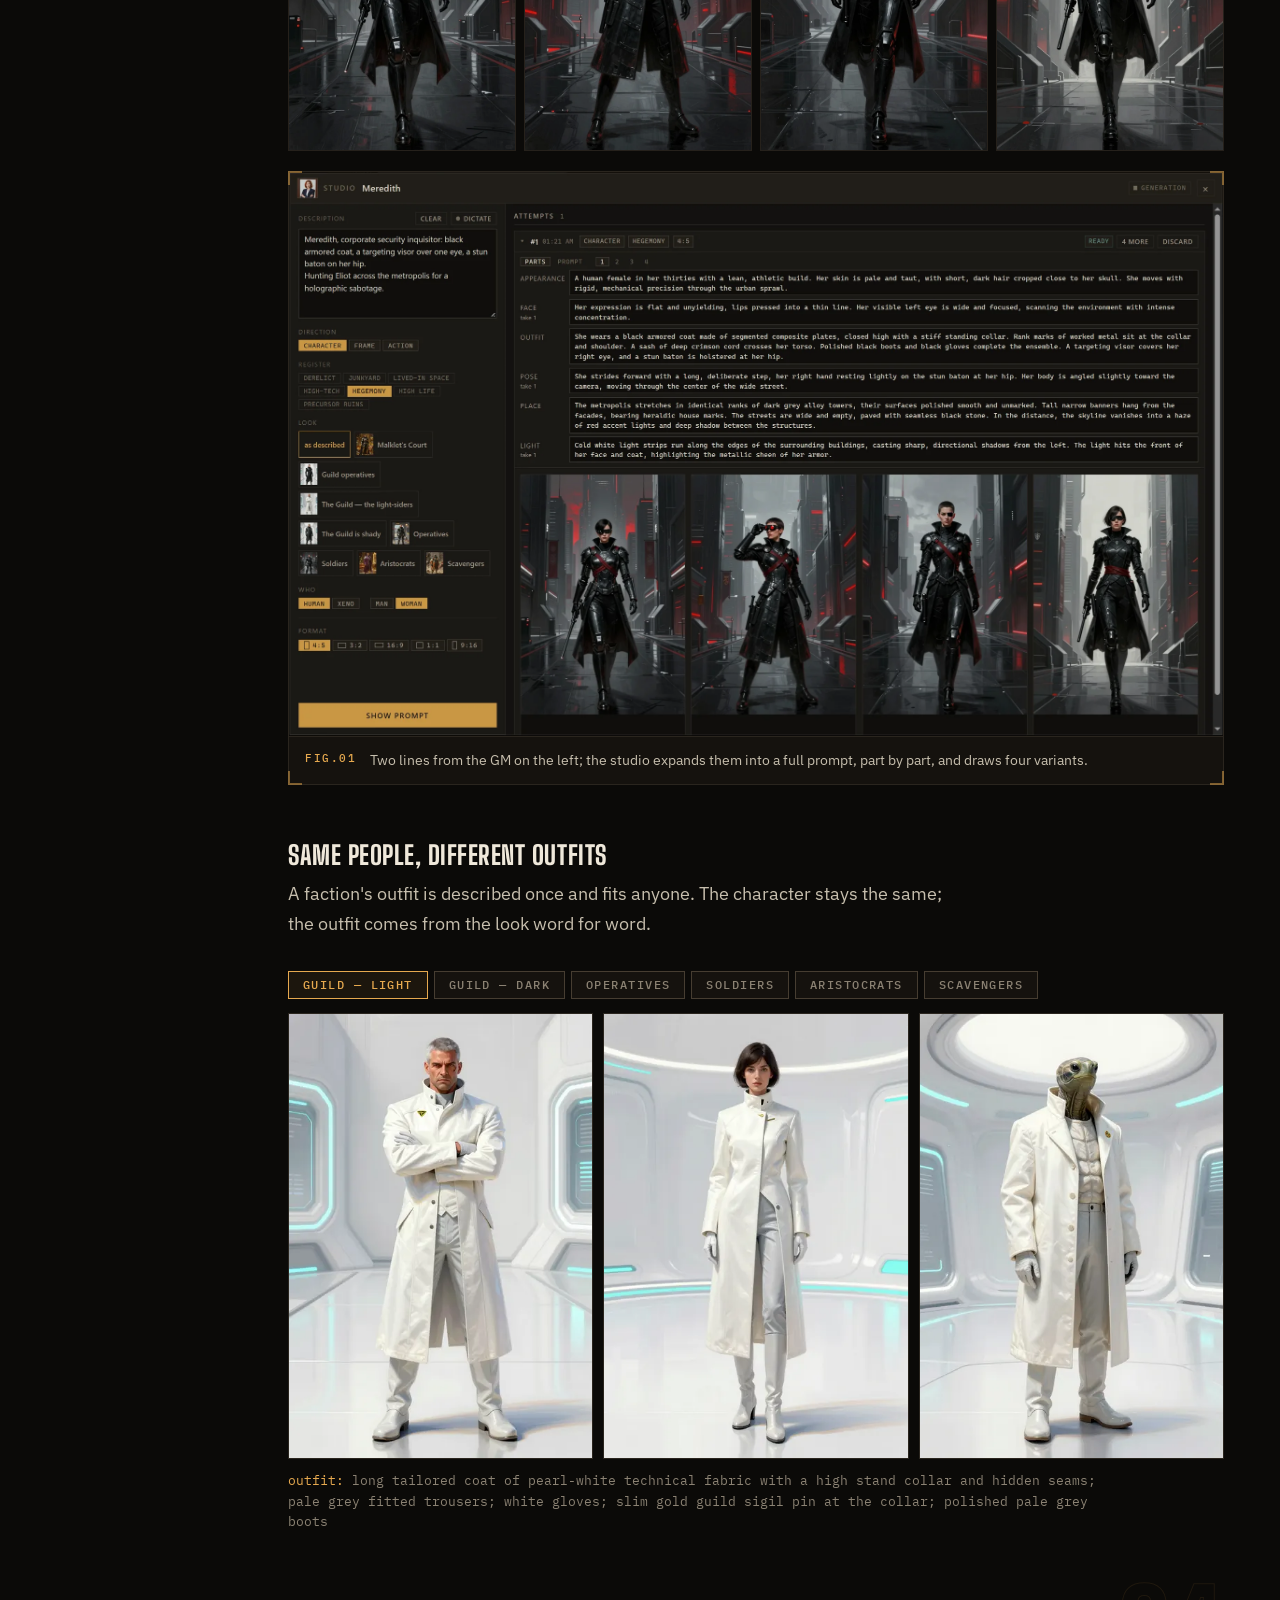
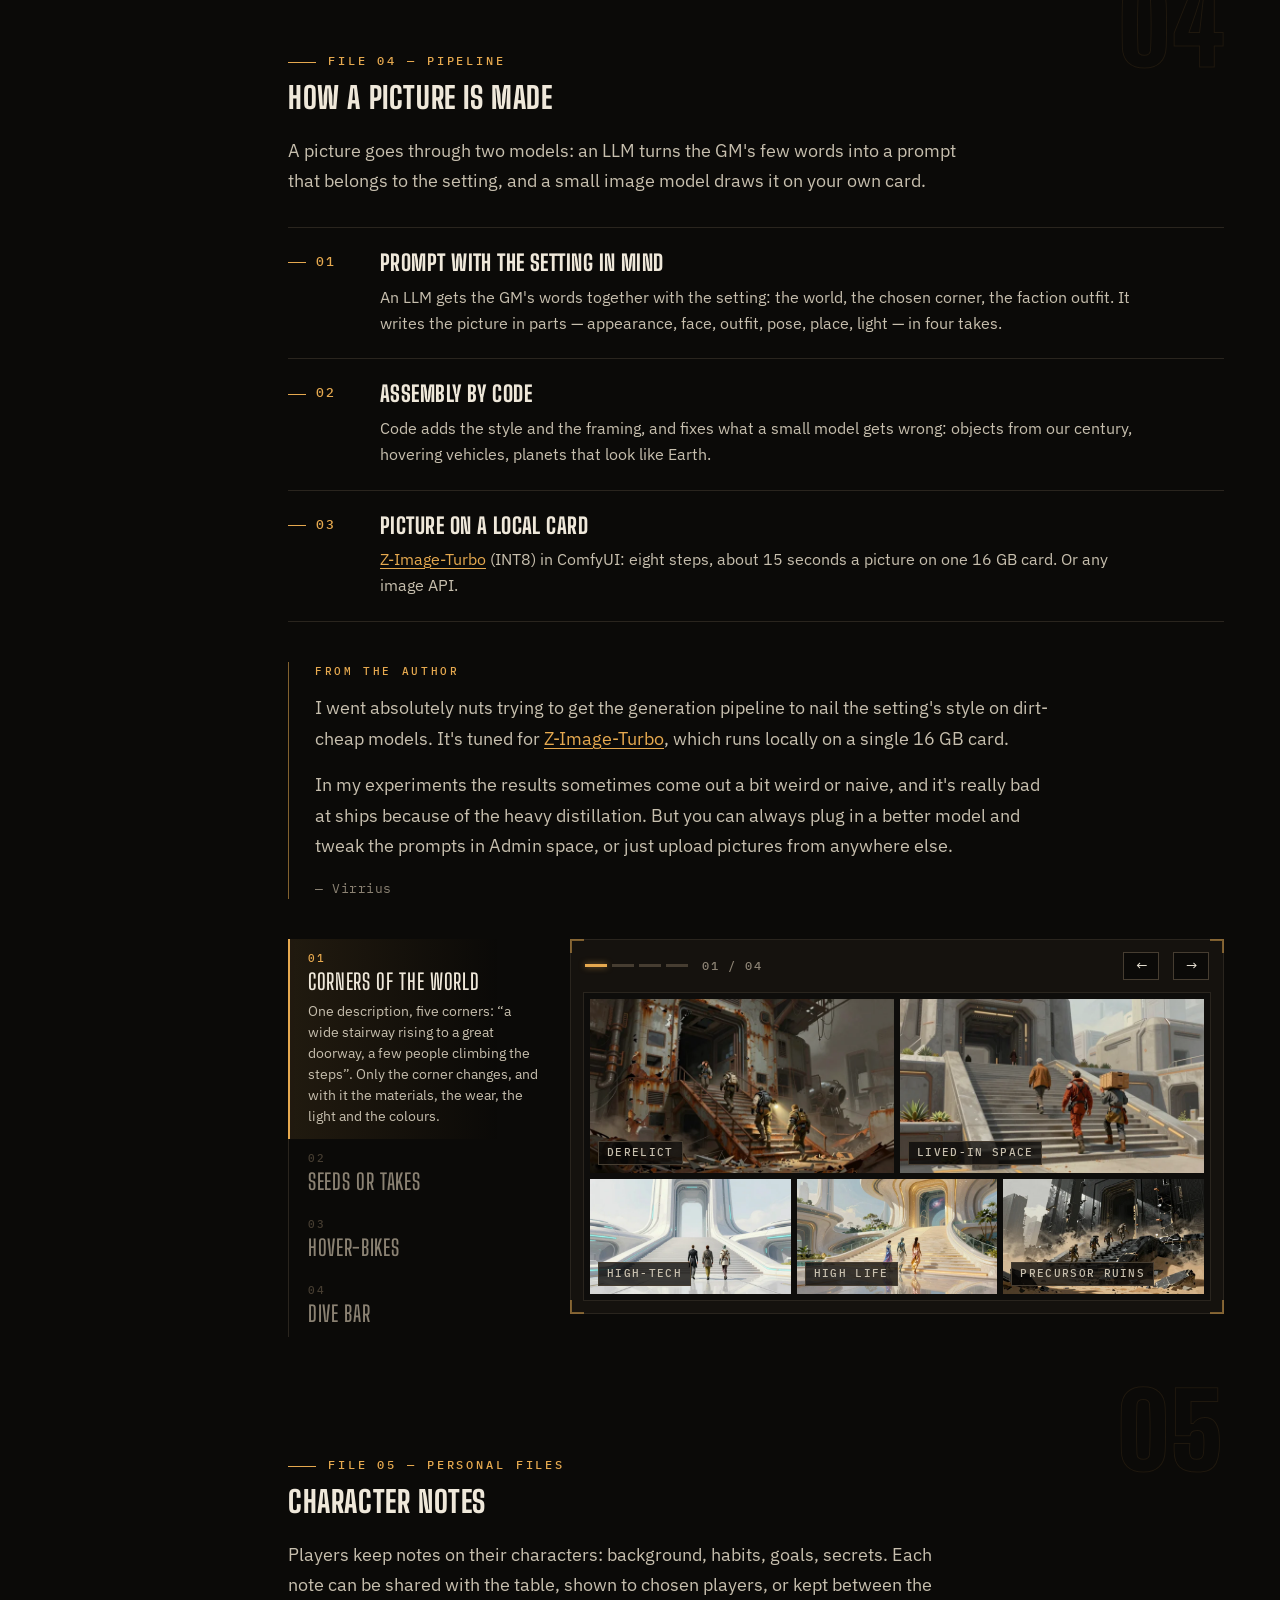
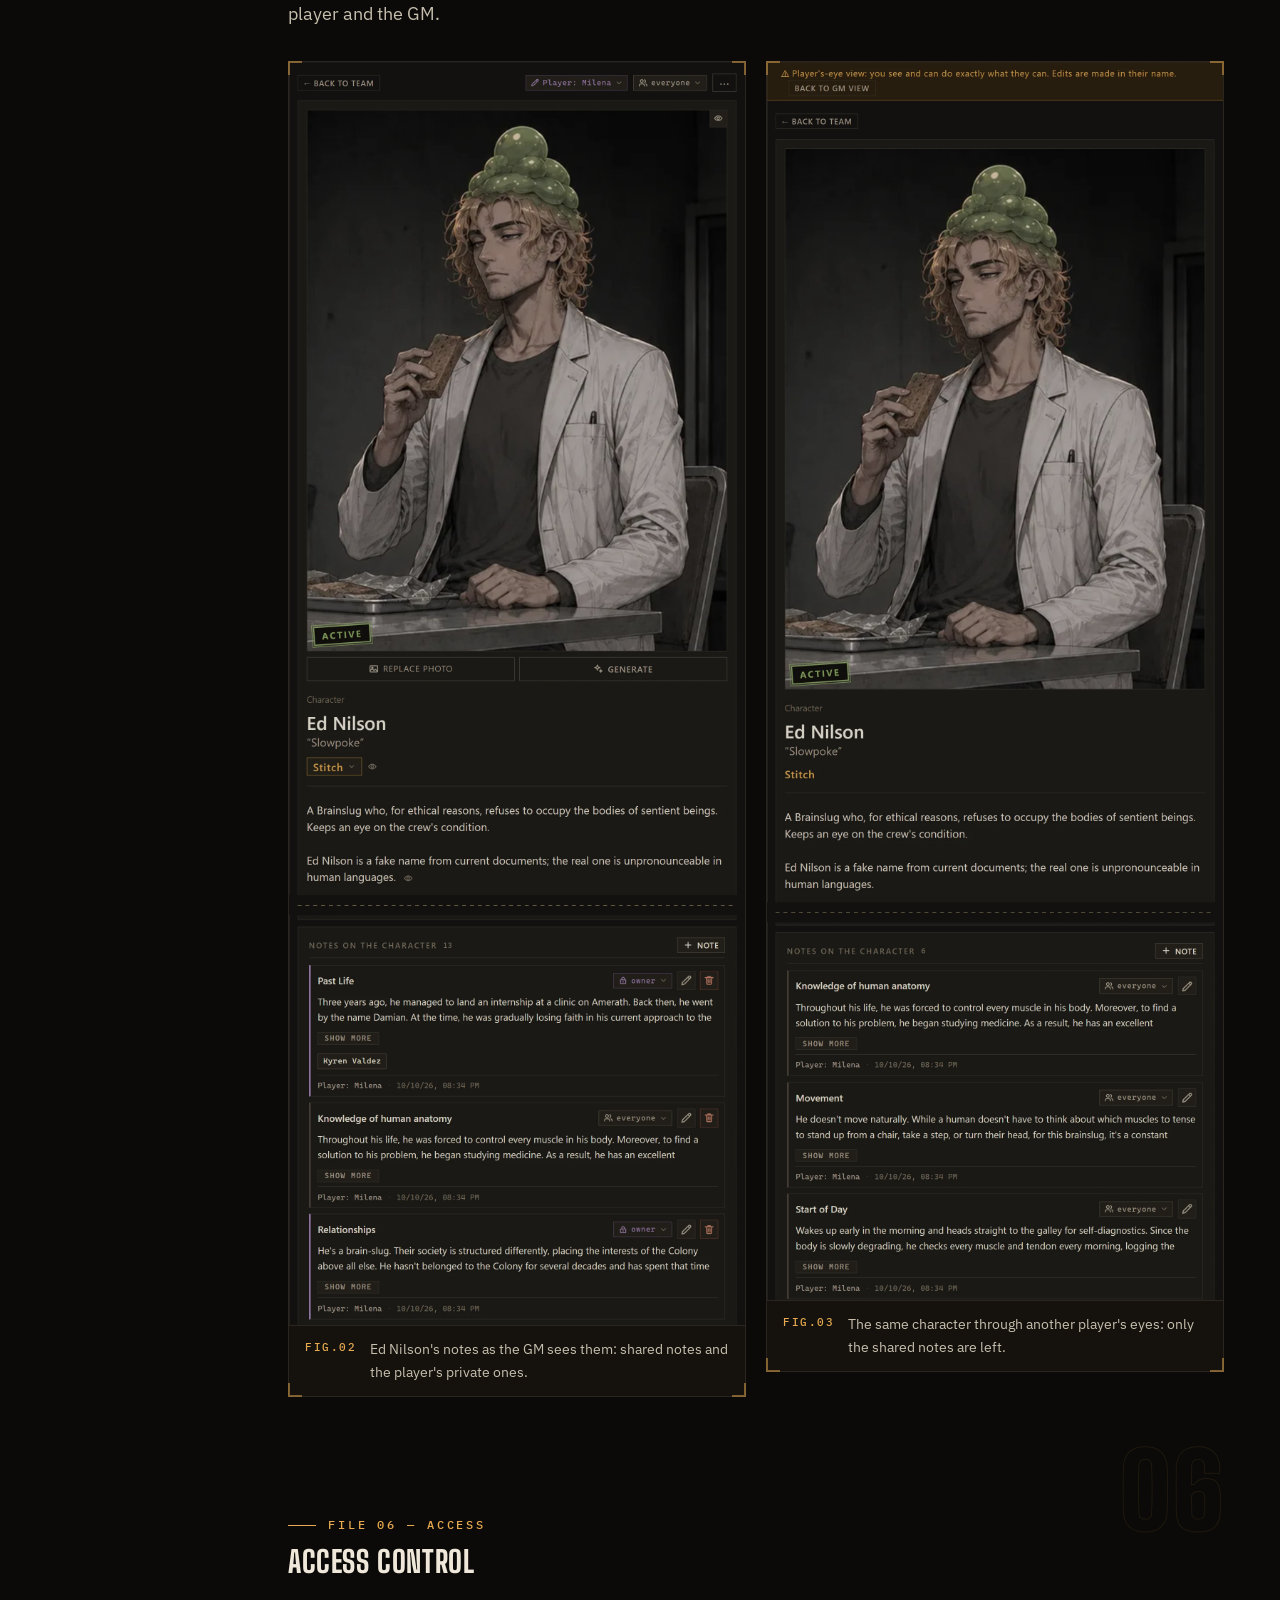
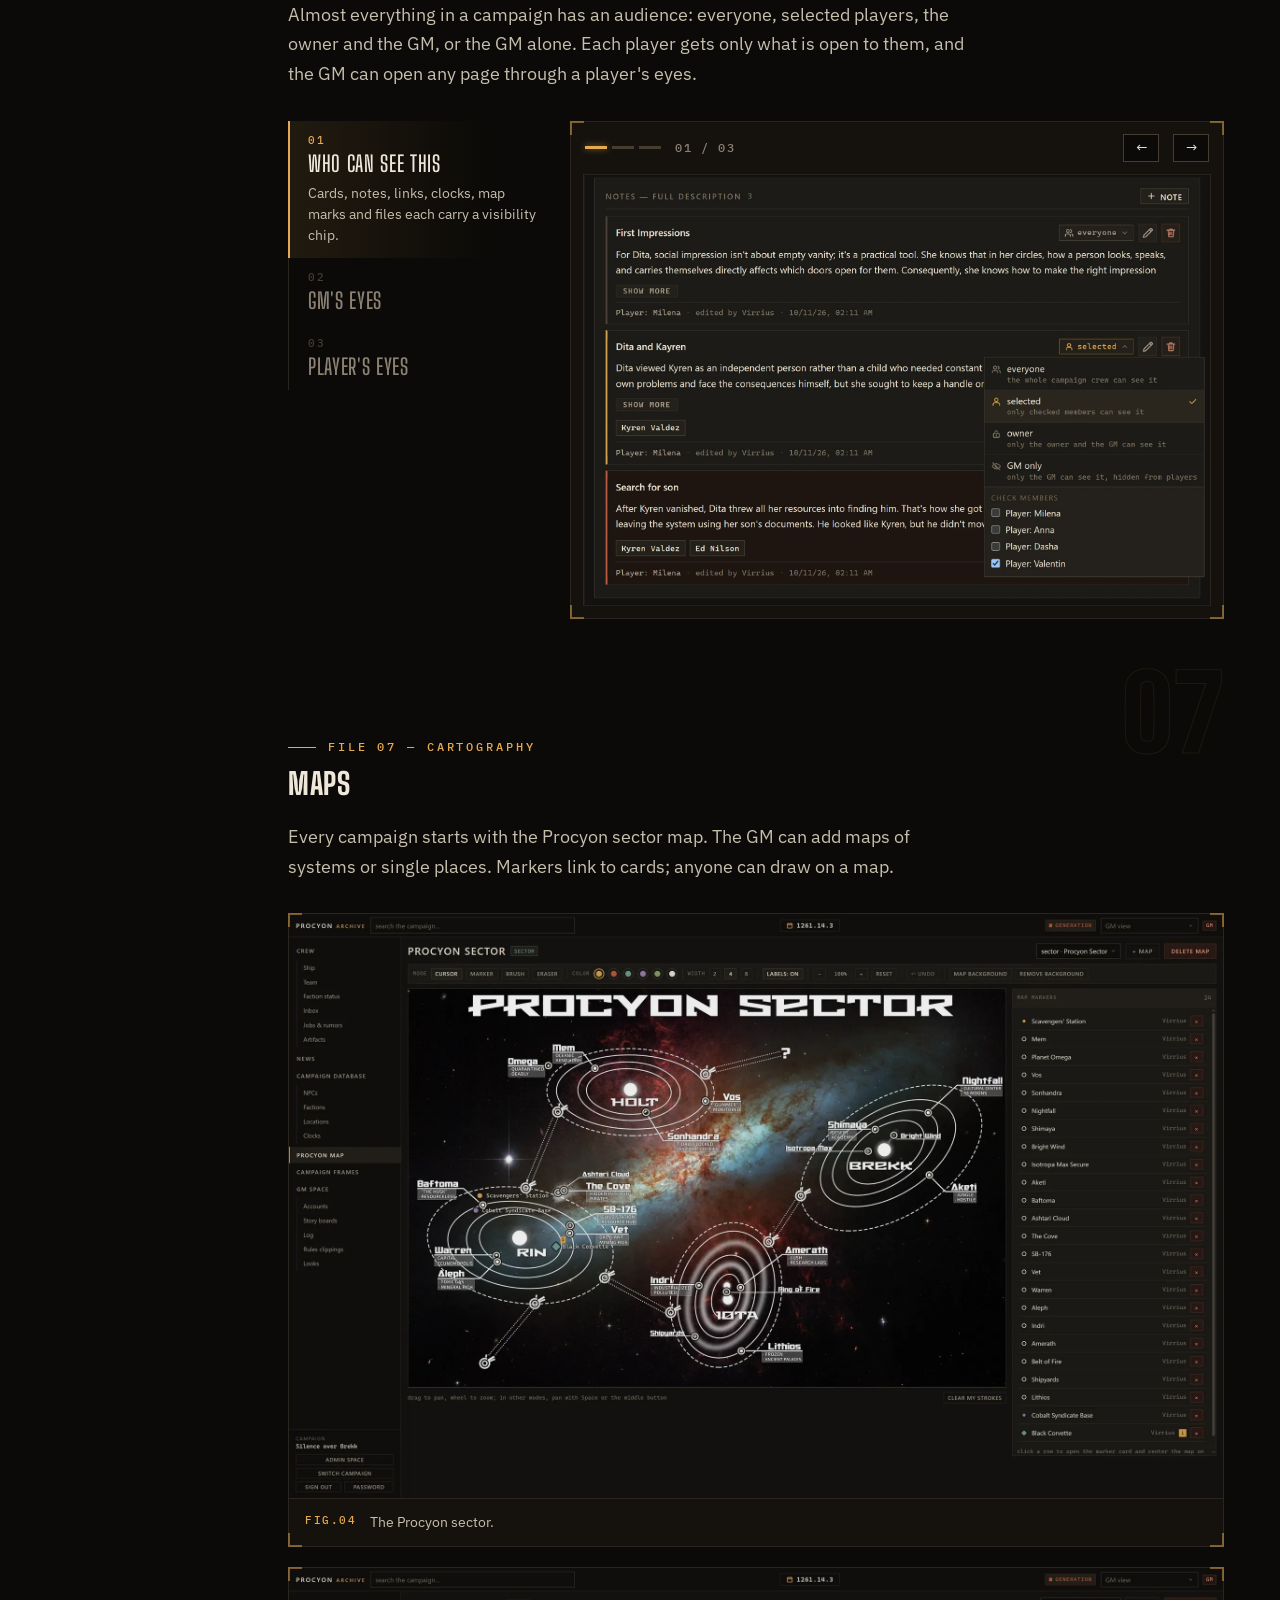
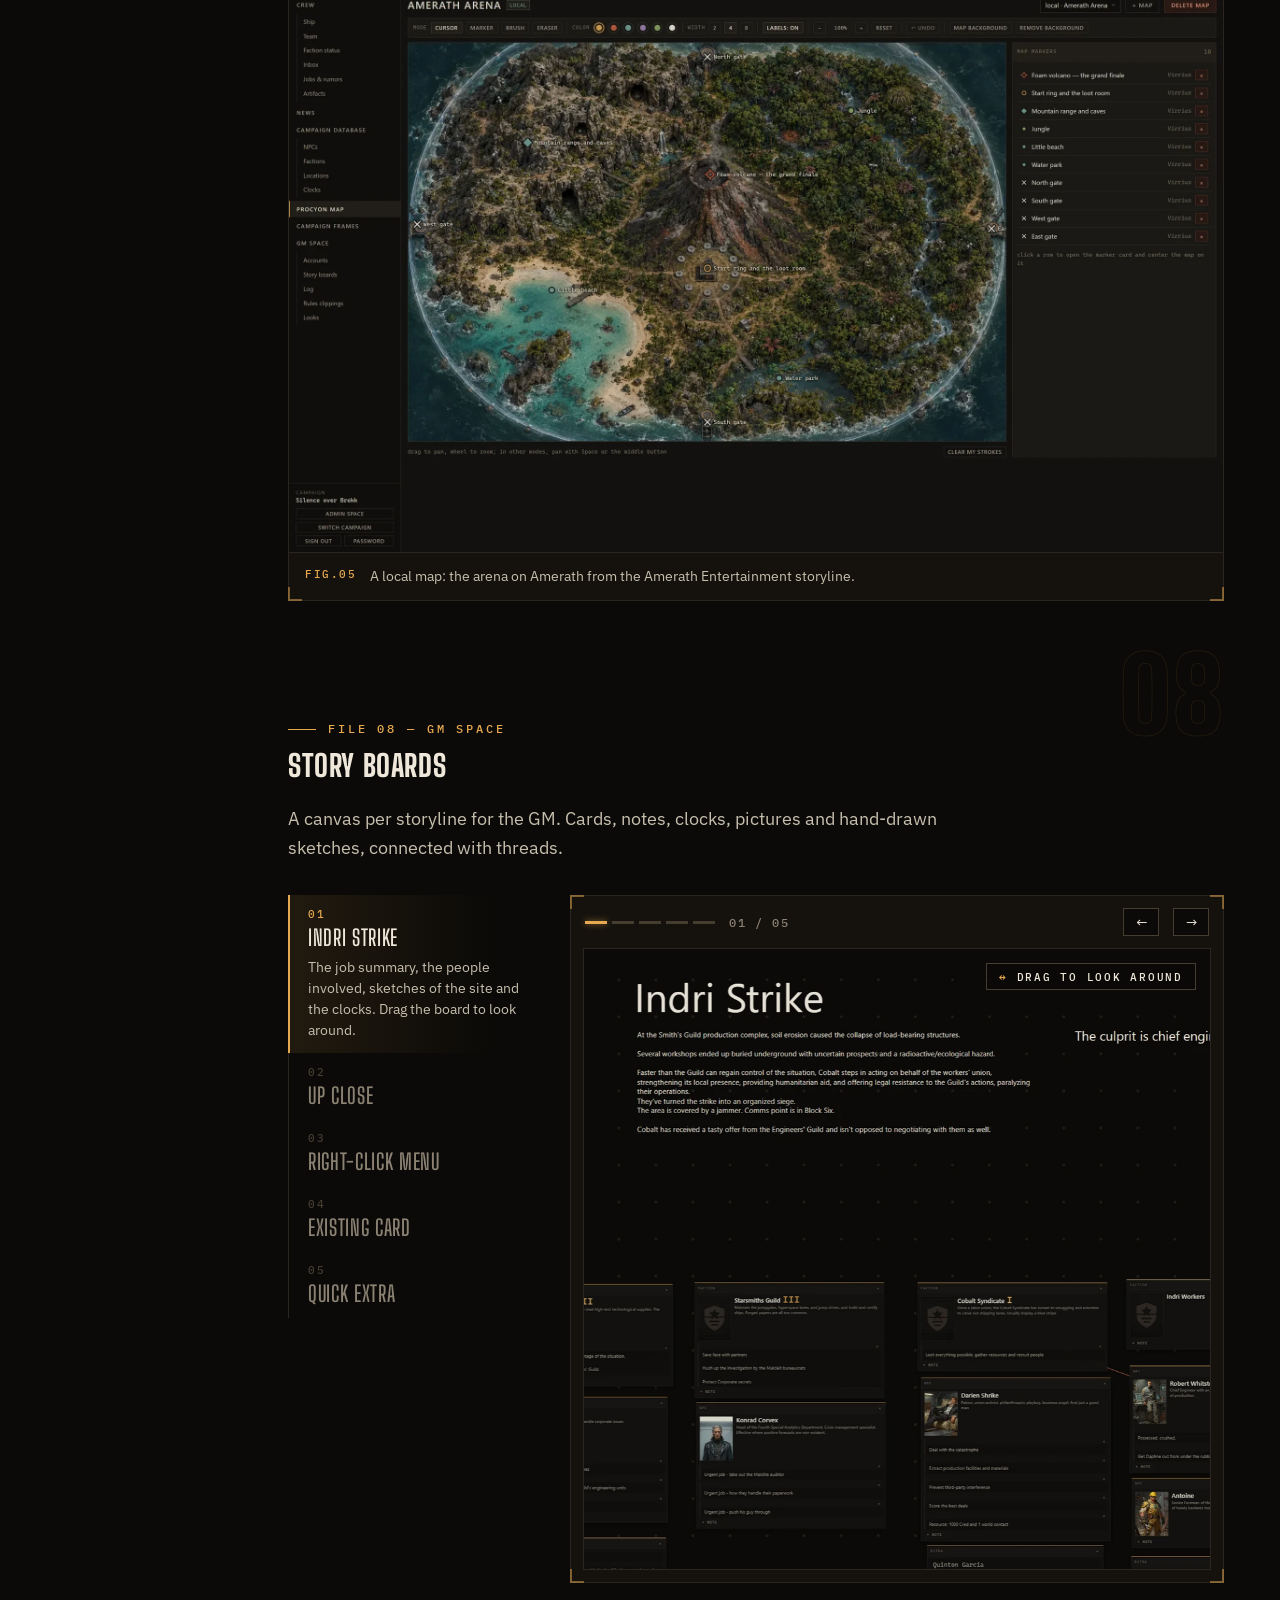
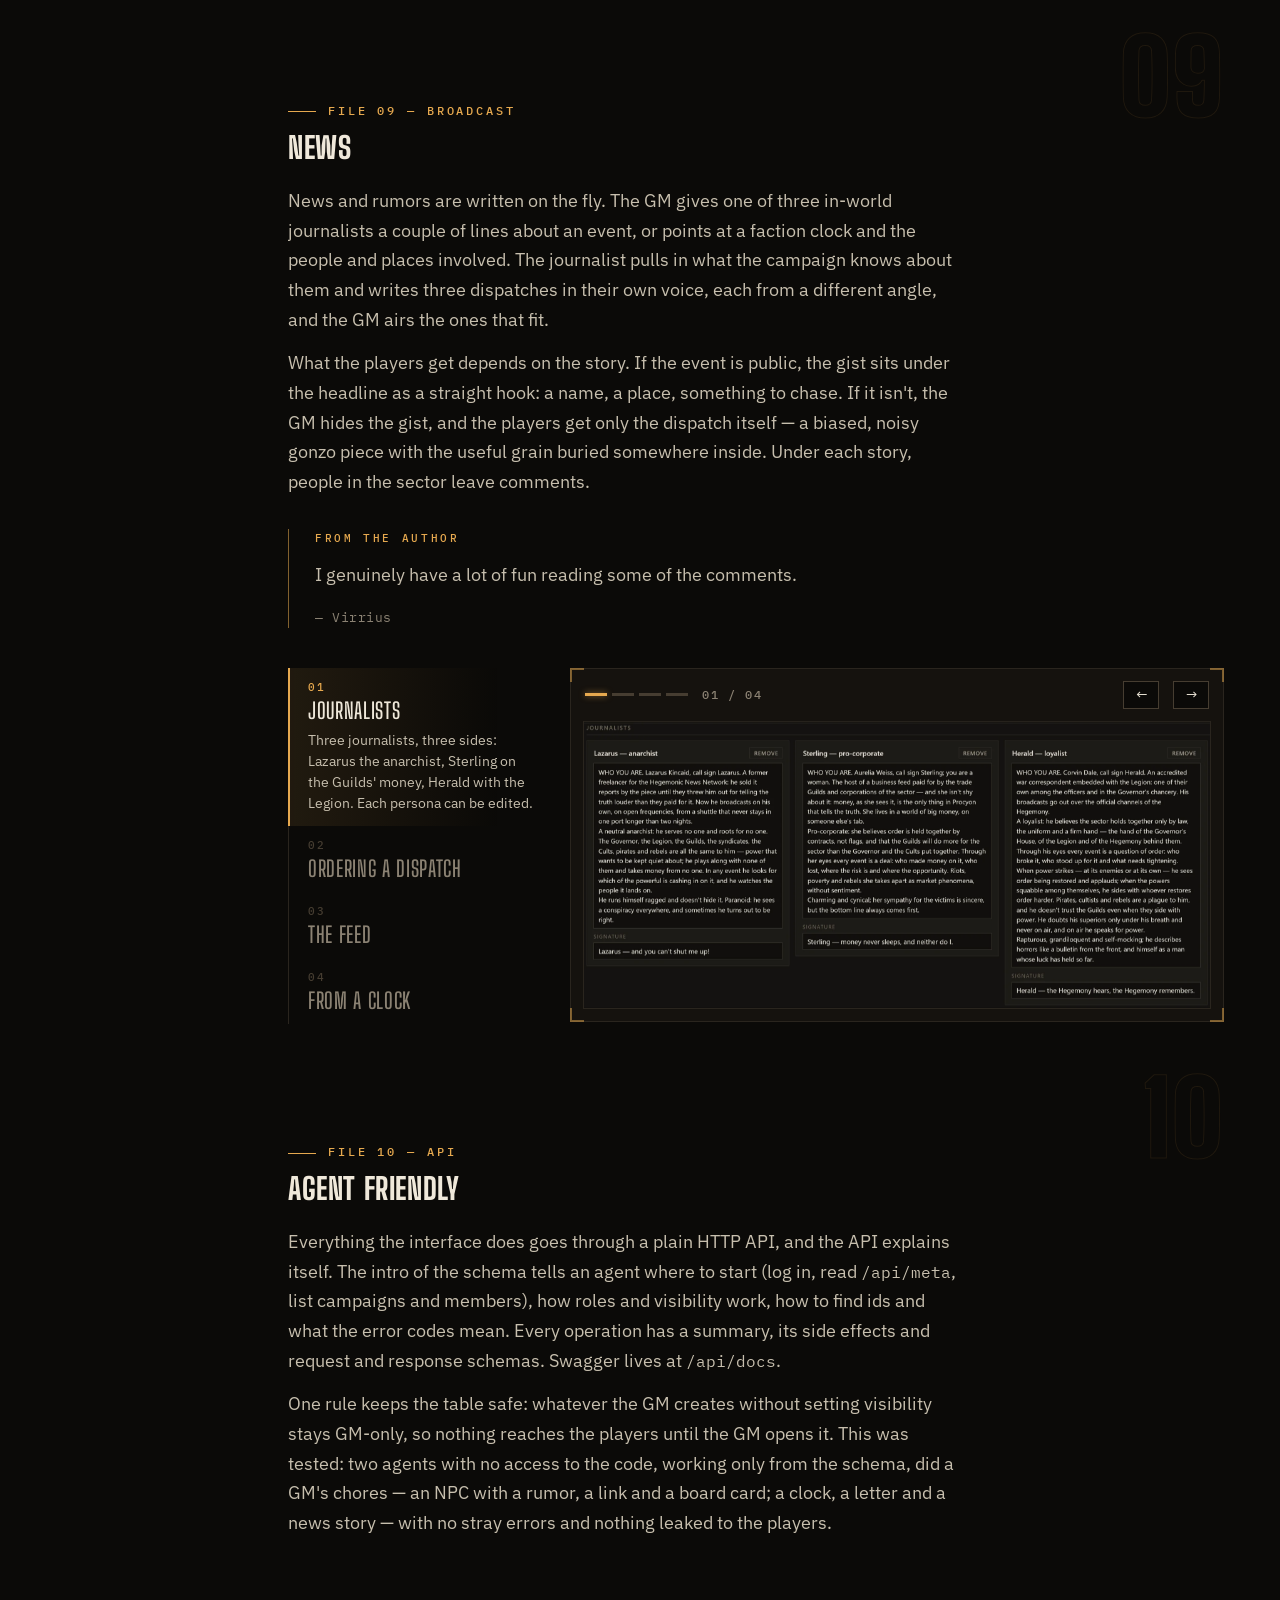
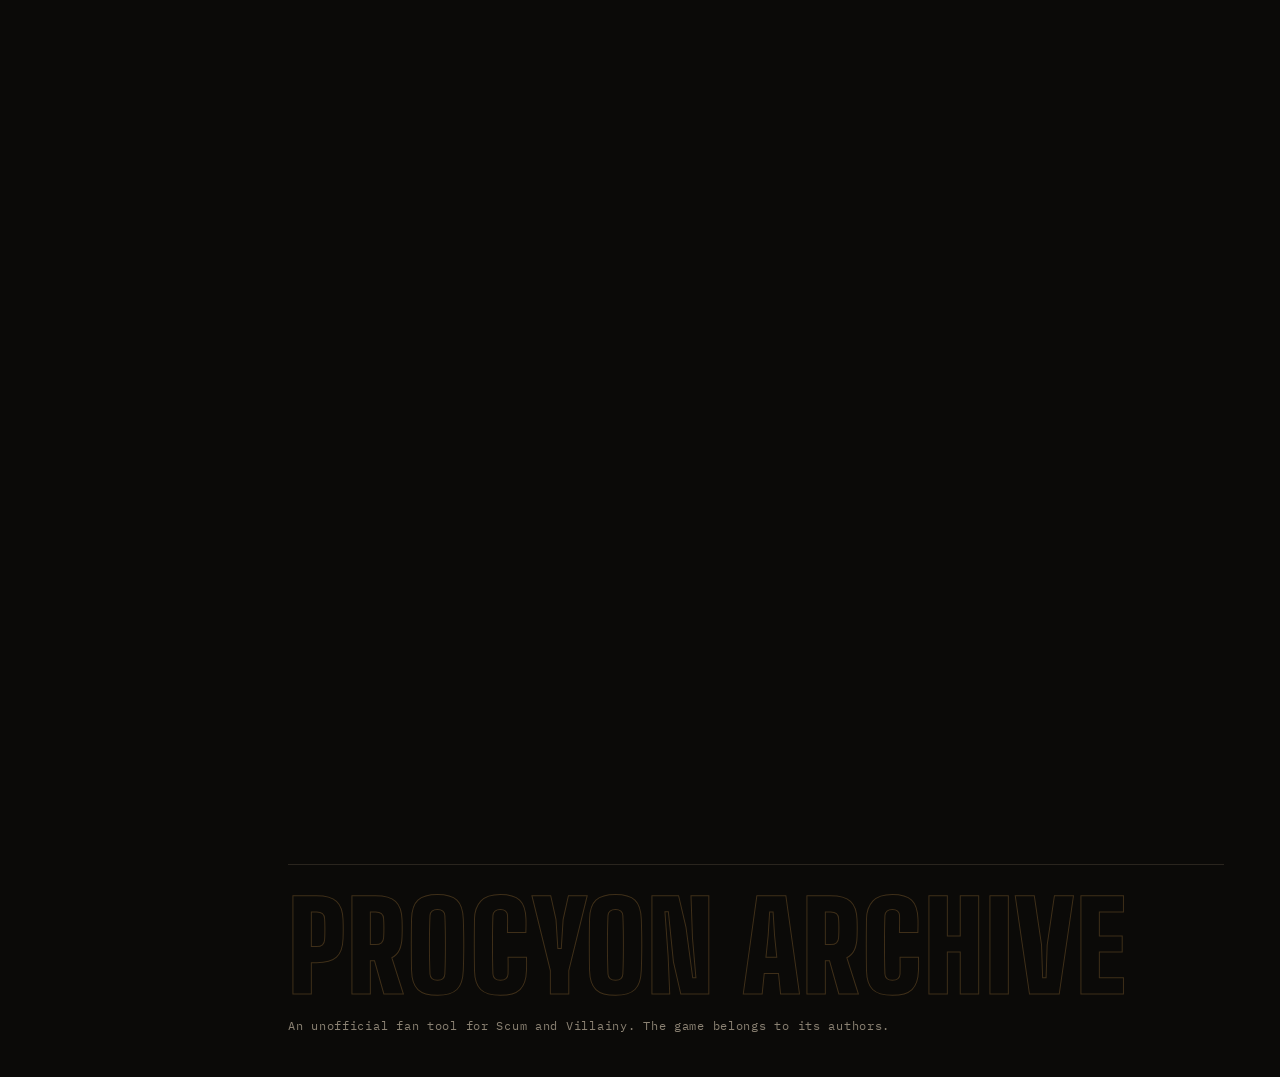
==== commit d45a37fb: "Версия по содержимому у promo.css/promo.js против кэша Pages Co-Authored-By: Claude Opus 5.5 <norepl" ====
--- a/index.html
+++ b/index.html
@@ -8,7 +8,7 @@
 <link rel="preconnect" href="https://fonts.googleapis.com">
 <link rel="preconnect" href="https://fonts.gstatic.com" crossorigin>
 <link href="https://fonts.googleapis.com/css2?family=Big+Shoulders+Display:wght@600;800;900&family=IBM+Plex+Mono:wght@400;500&family=IBM+Plex+Sans:wght@400;500;600&display=swap" rel="stylesheet">
-<link rel="stylesheet" href="promo.css">
+<link rel="stylesheet" href="promo.css?v=43eedd95">
 <script>document.documentElement.classList.add('js')</script>
 </head>
 <body>
@@ -485,6 +485,6 @@
   <button type="button" class="nx" aria-label="Next">→</button>
 </div>
 
-<script src="promo.js"></script>
+<script src="promo.js?v=2d3264b6"></script>
 </body>
 </html>
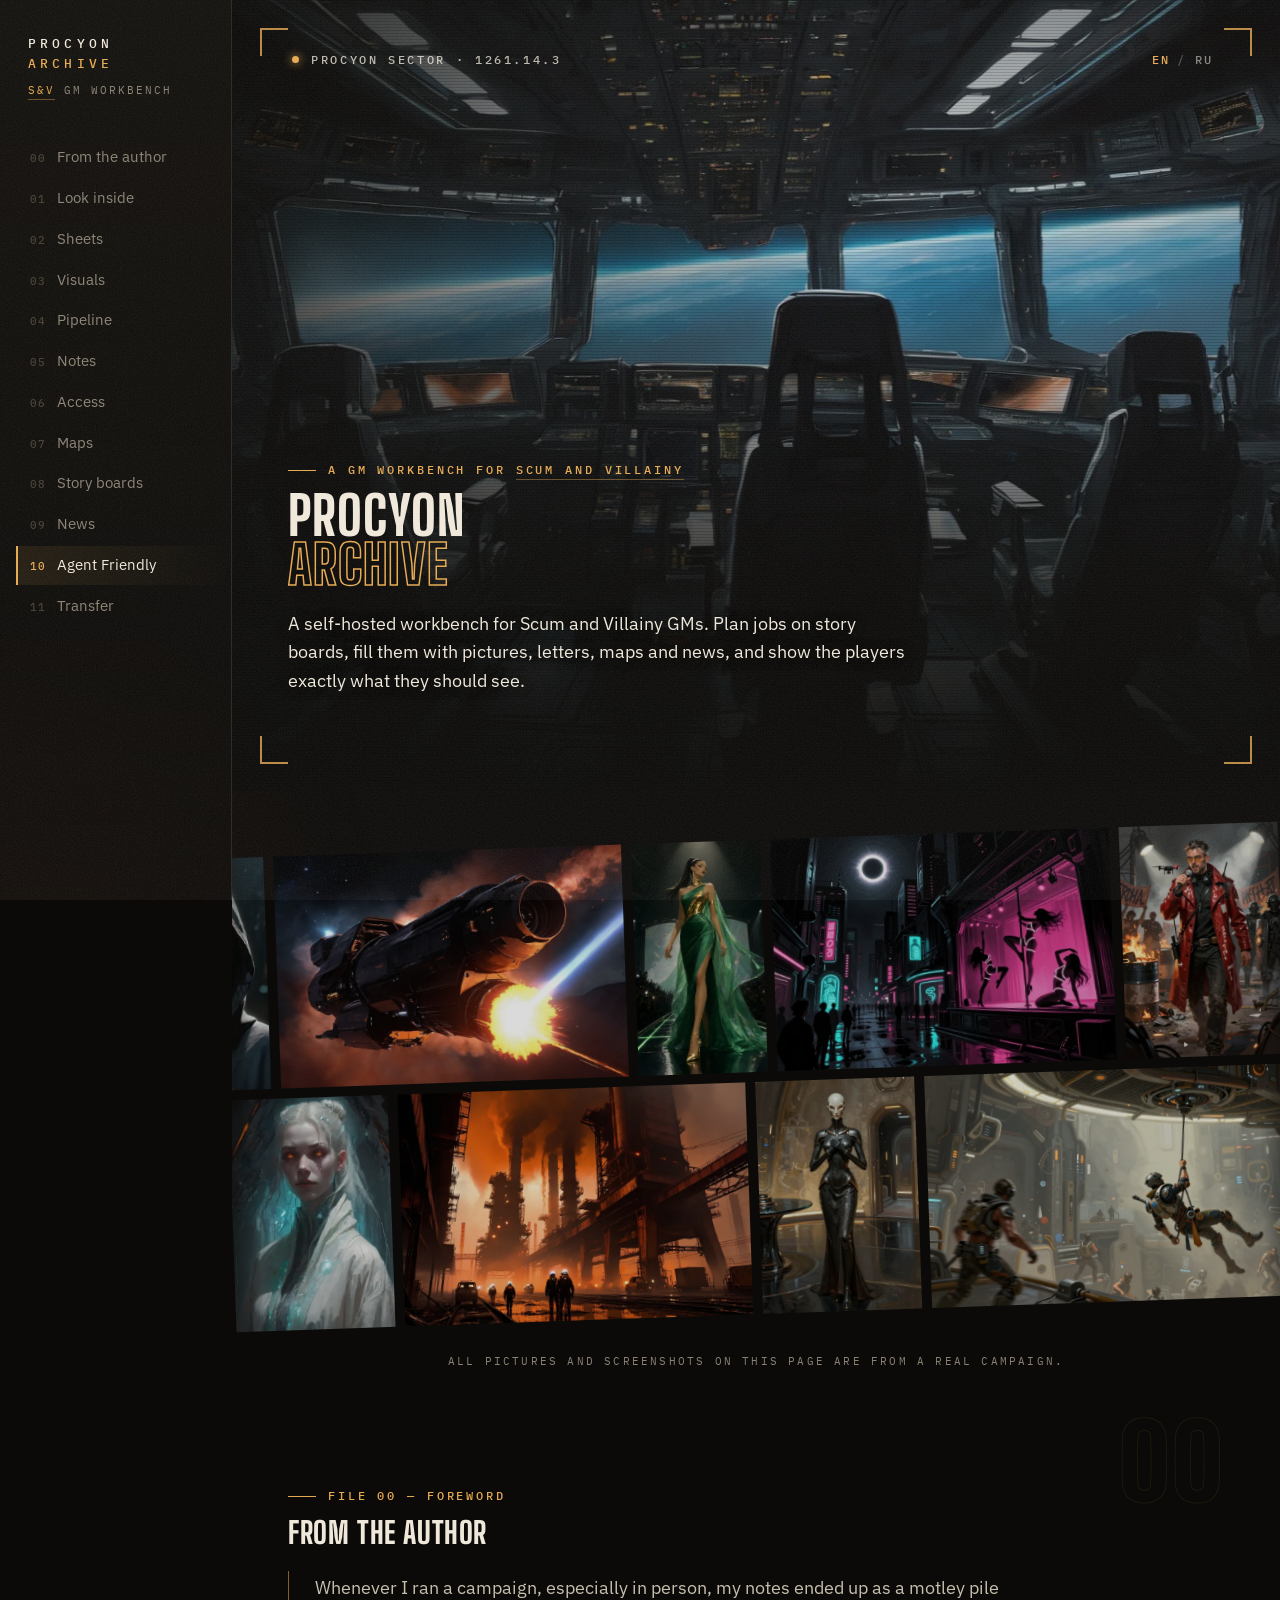
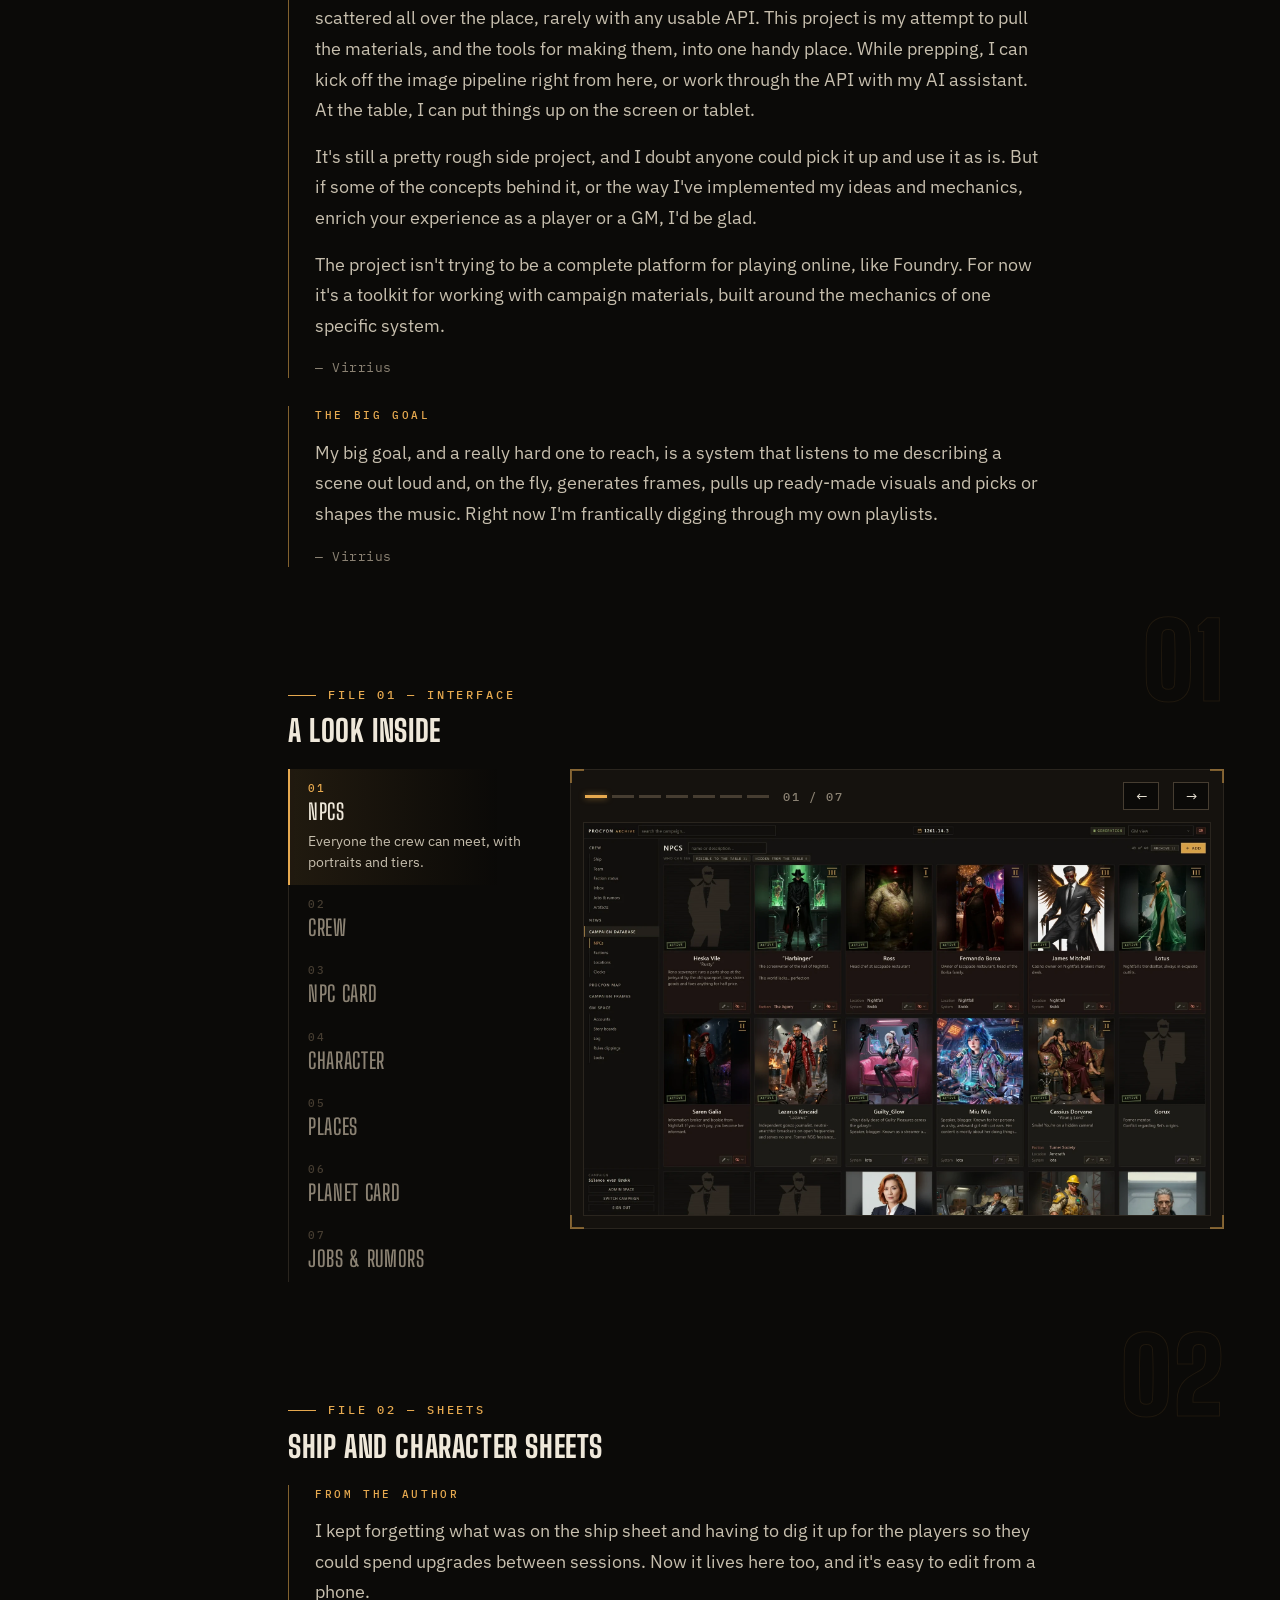
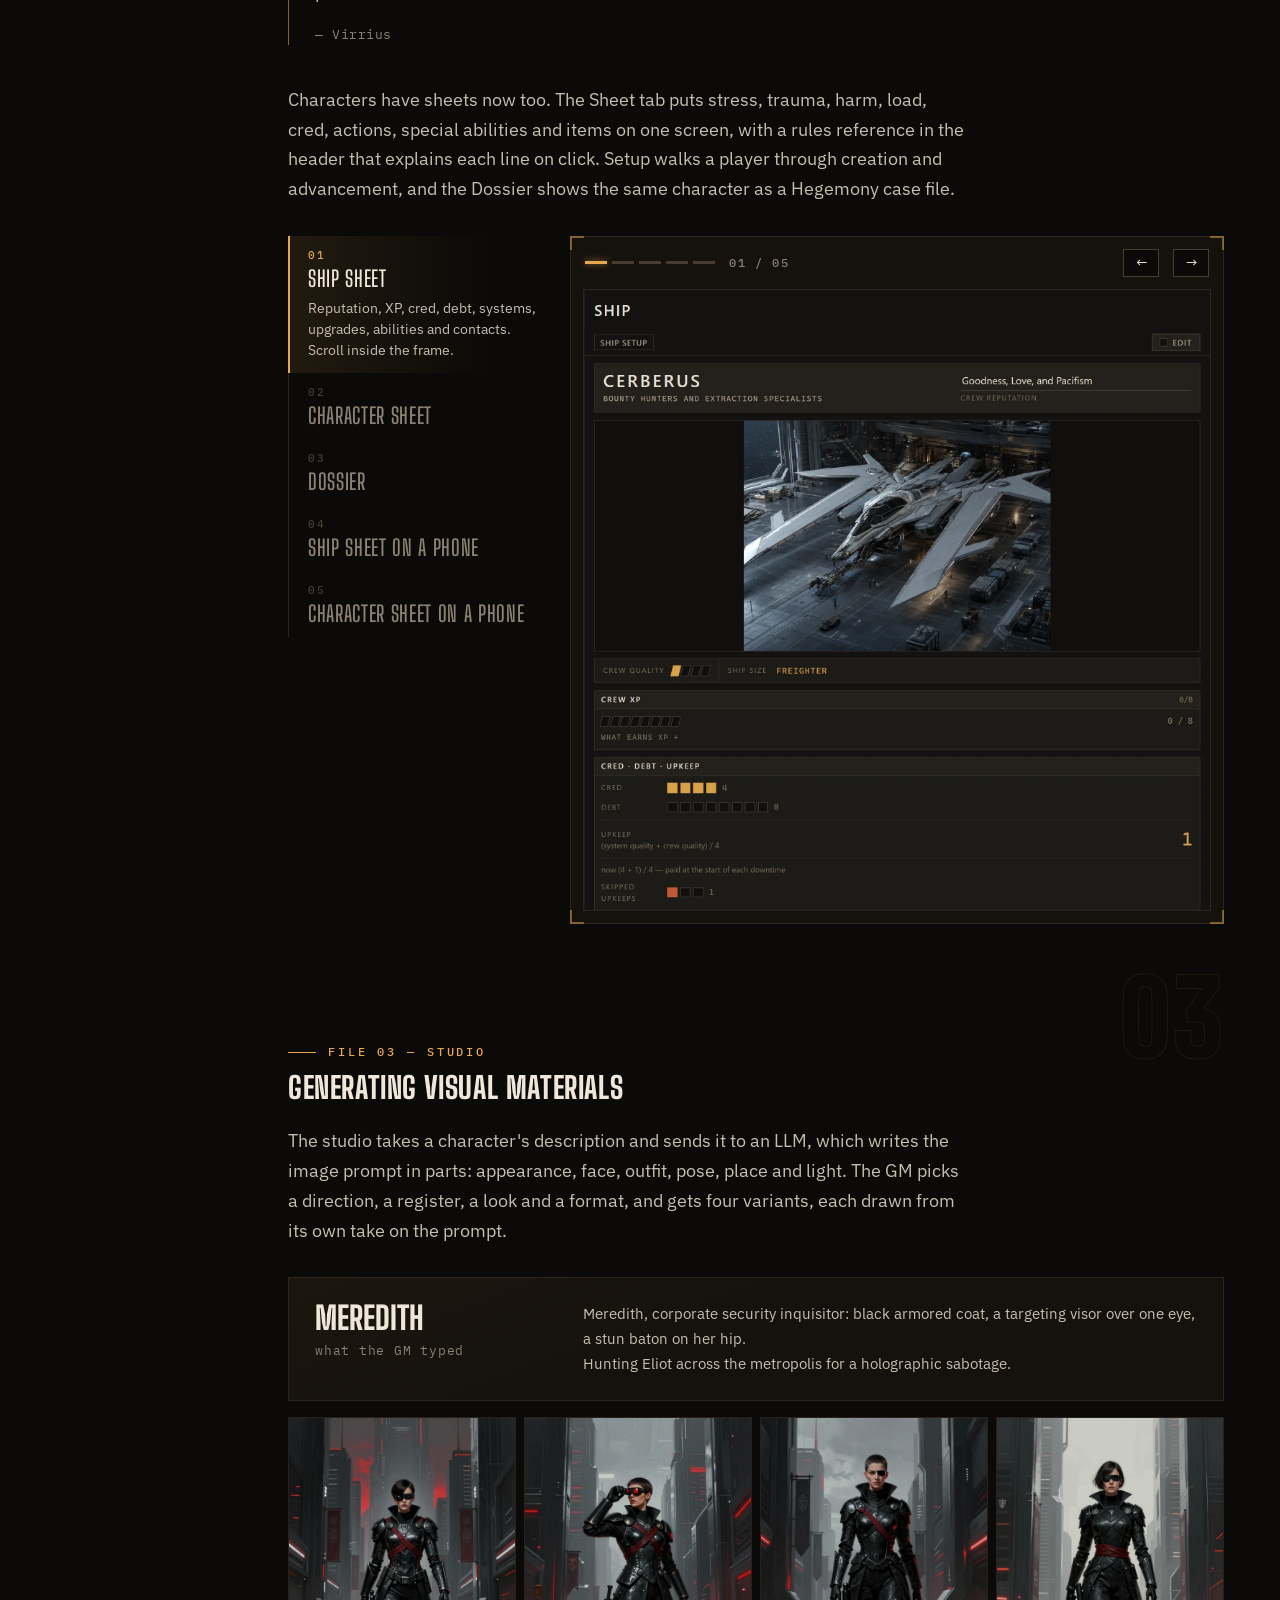
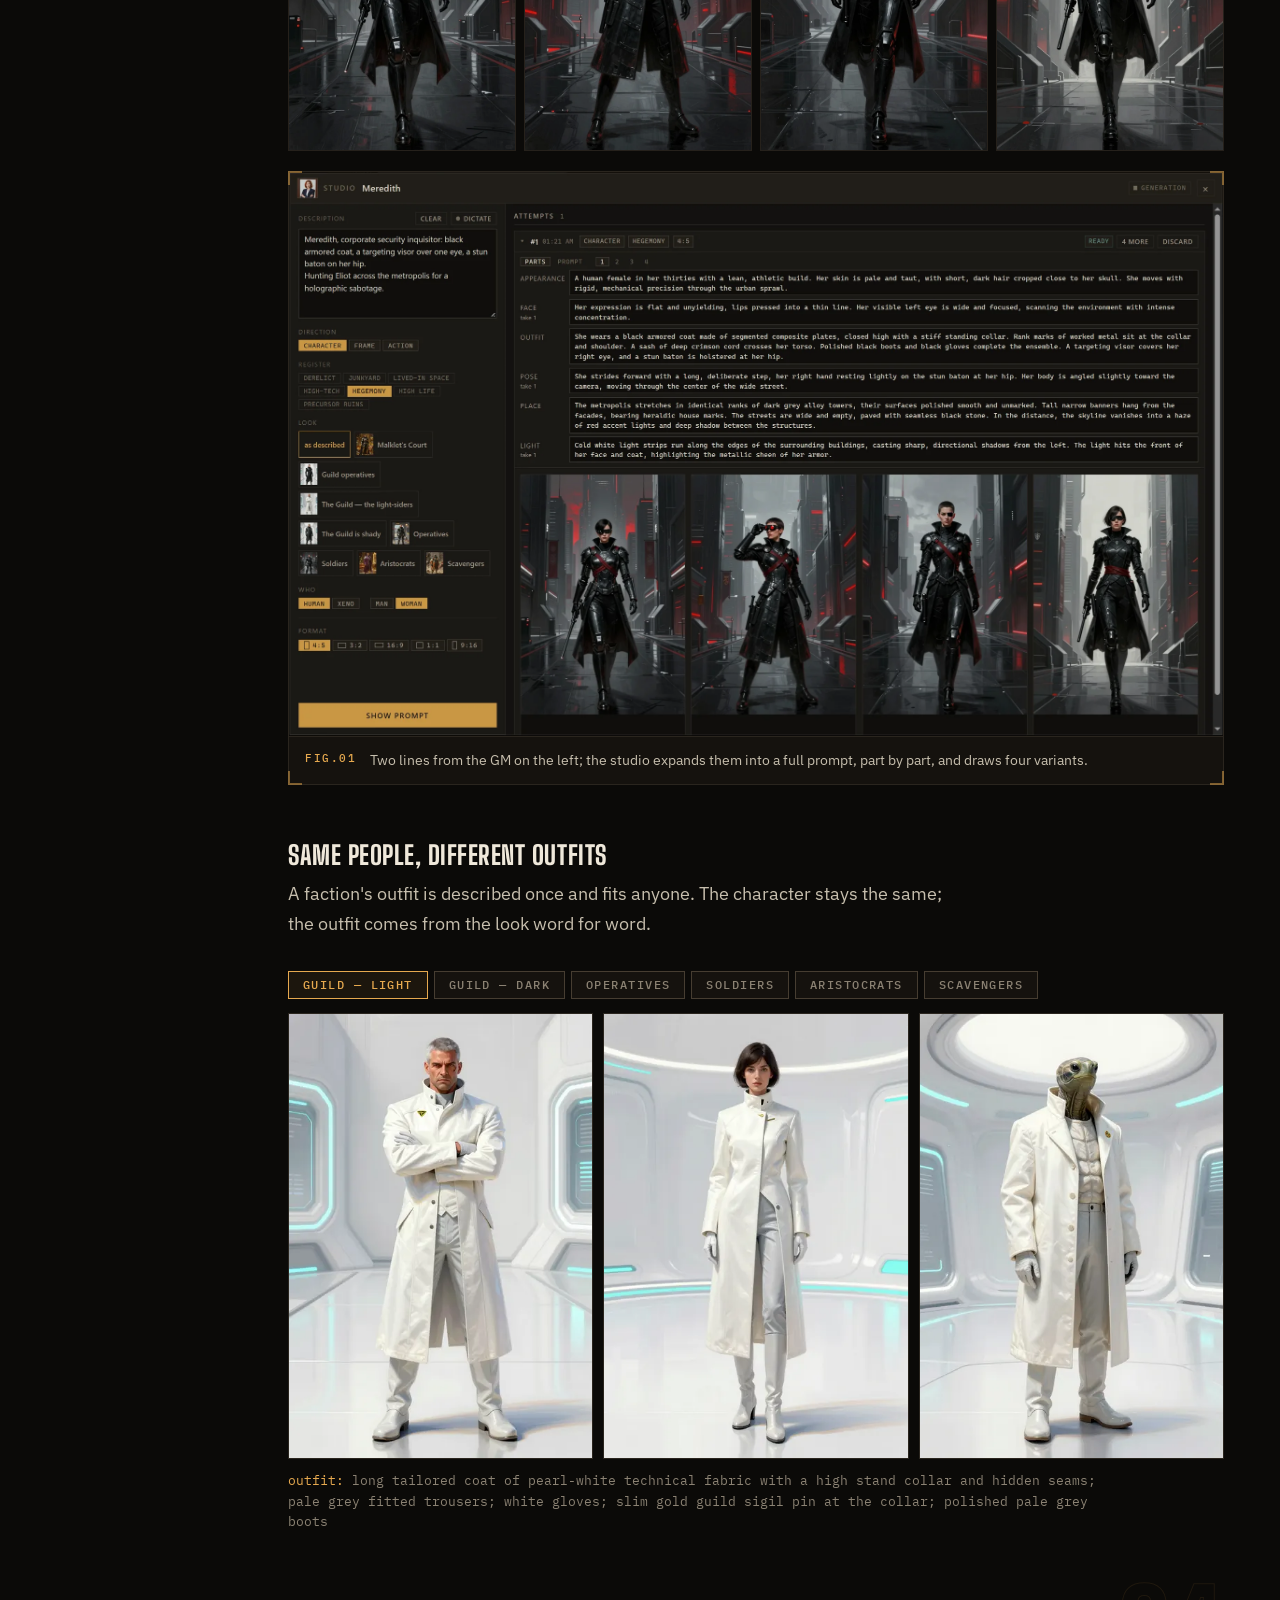
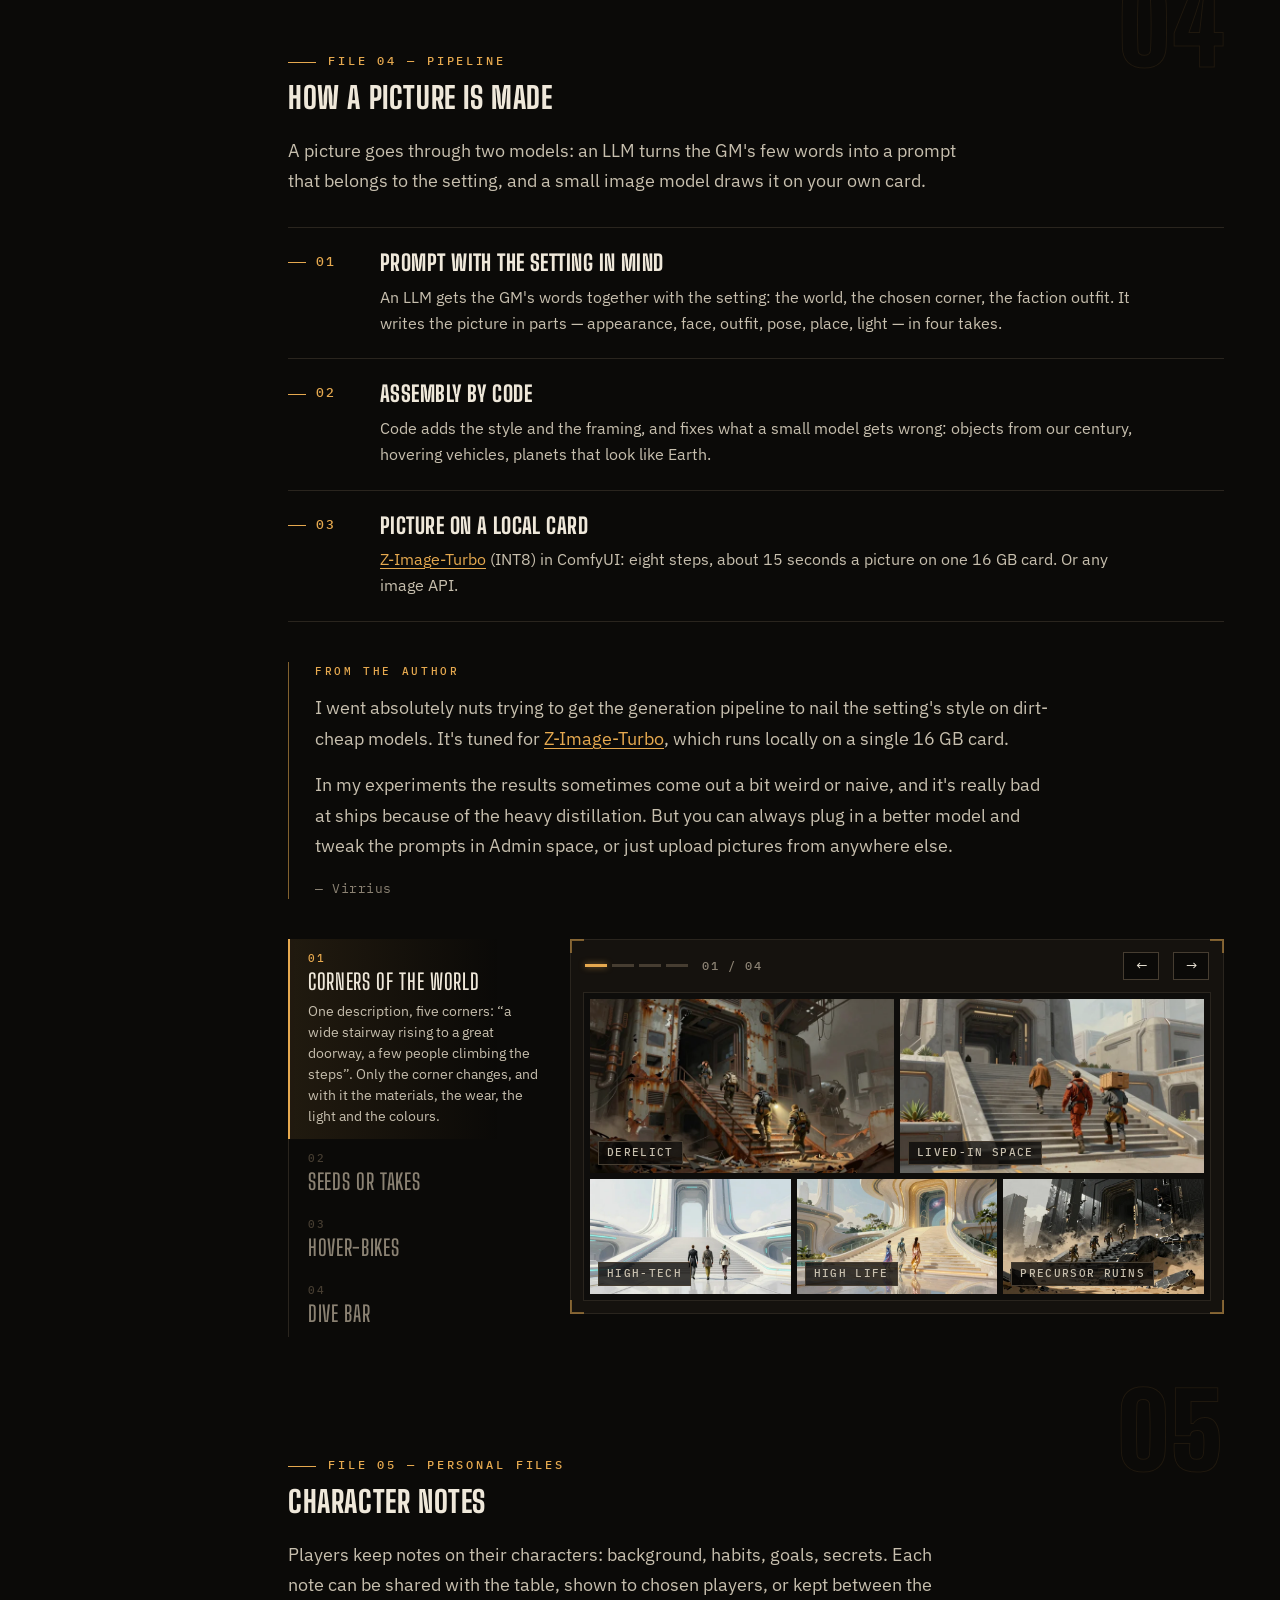
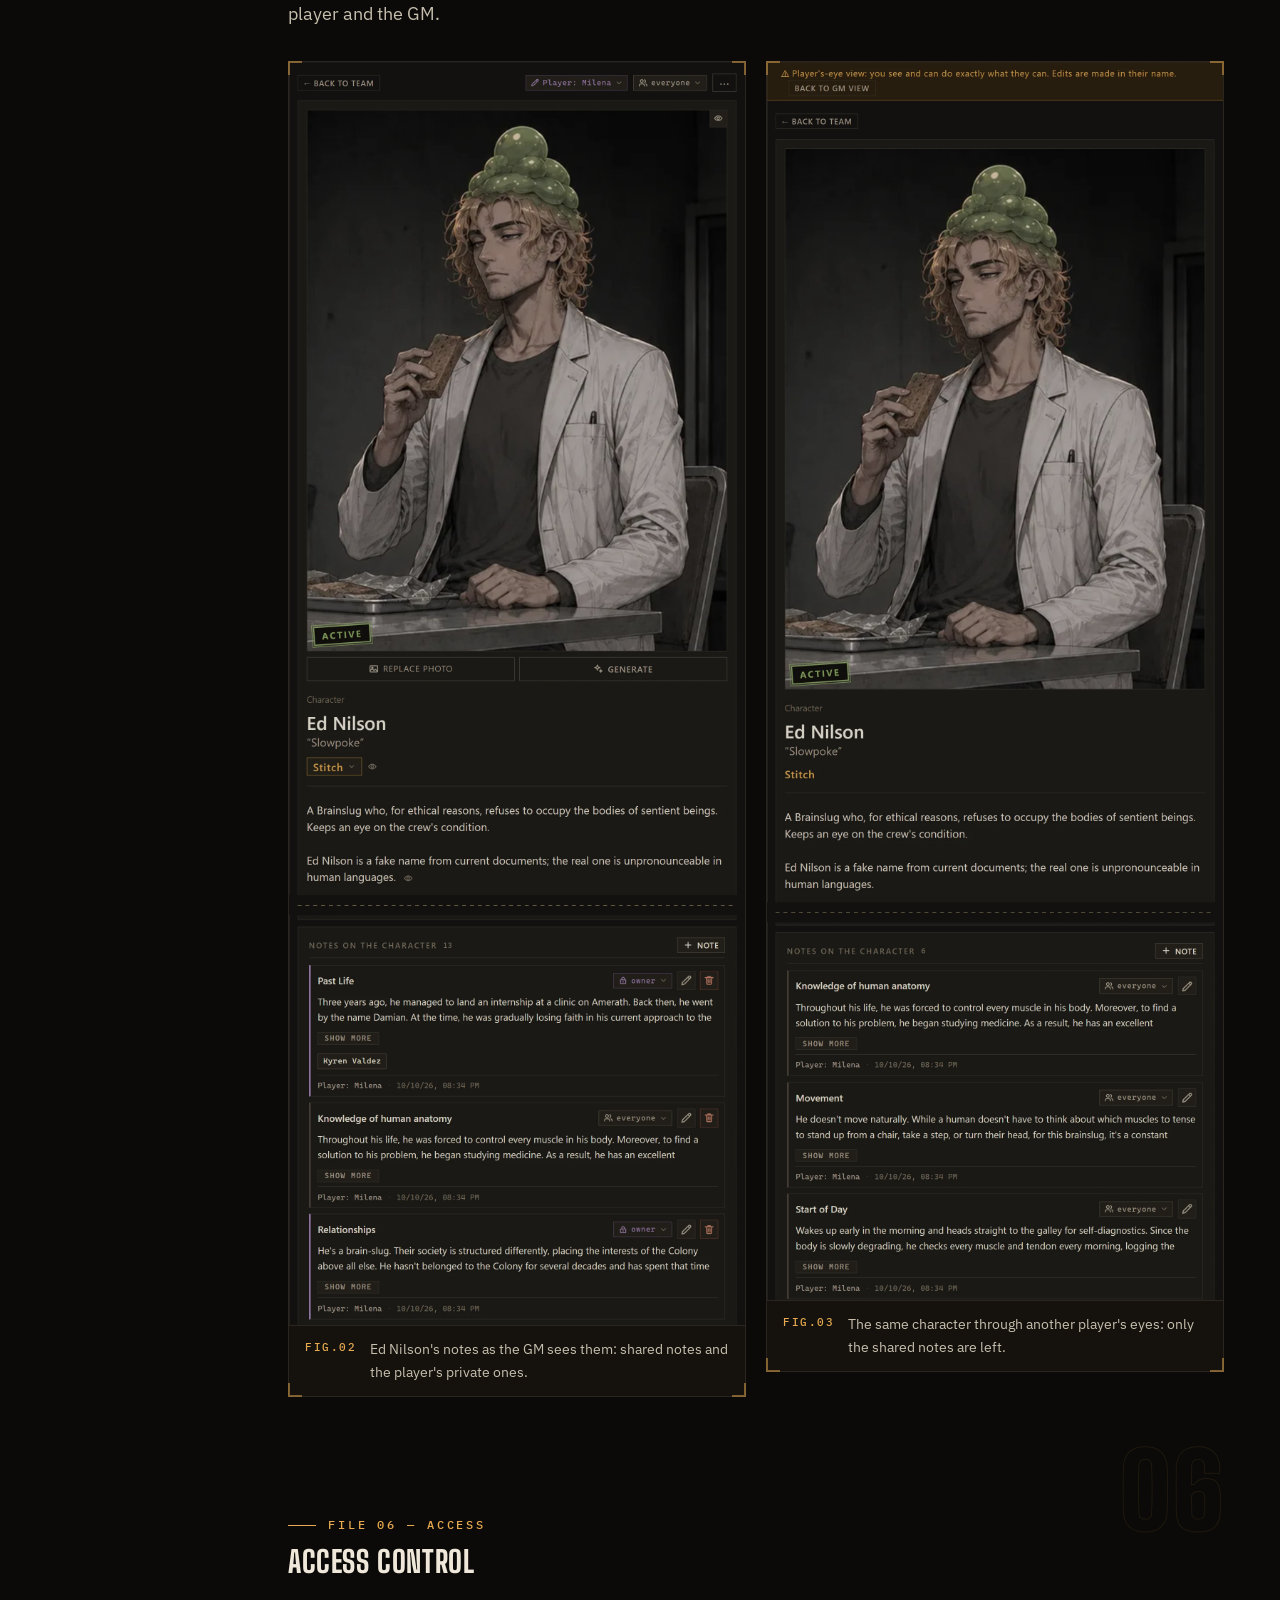
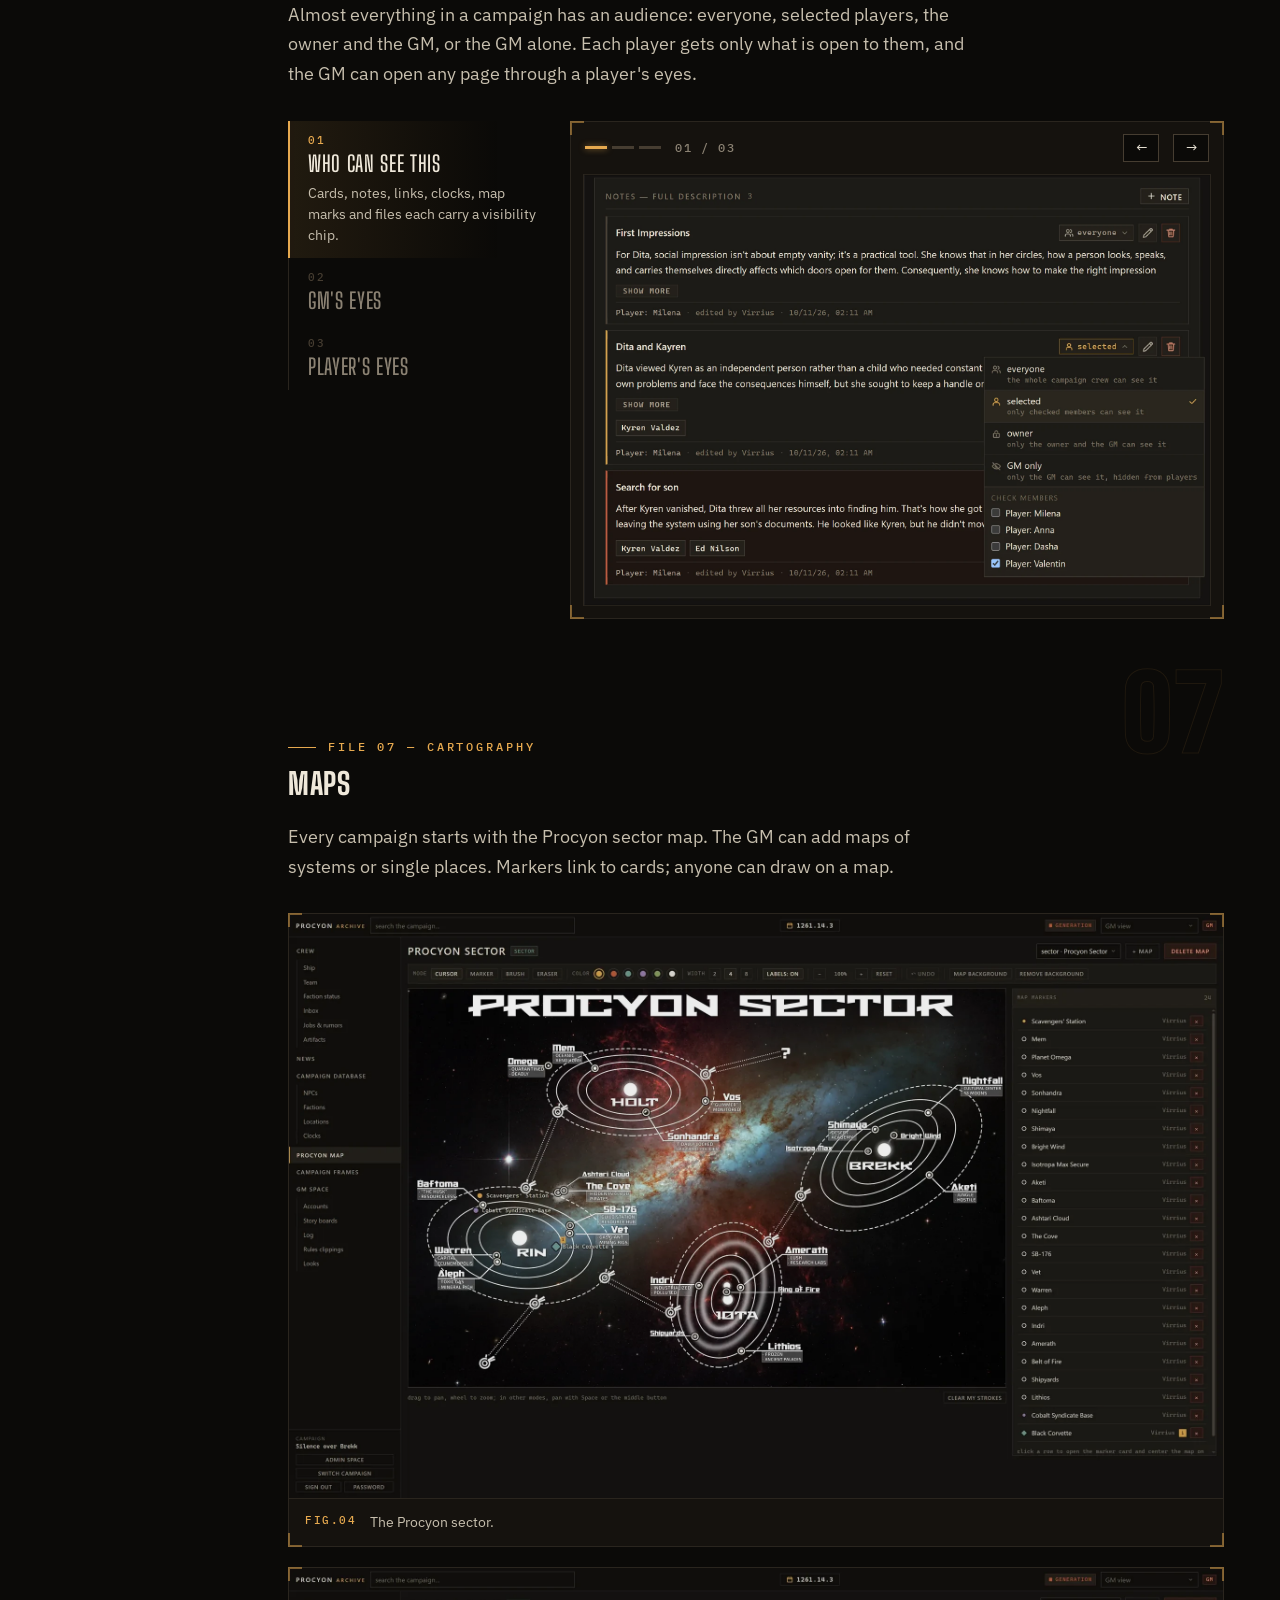
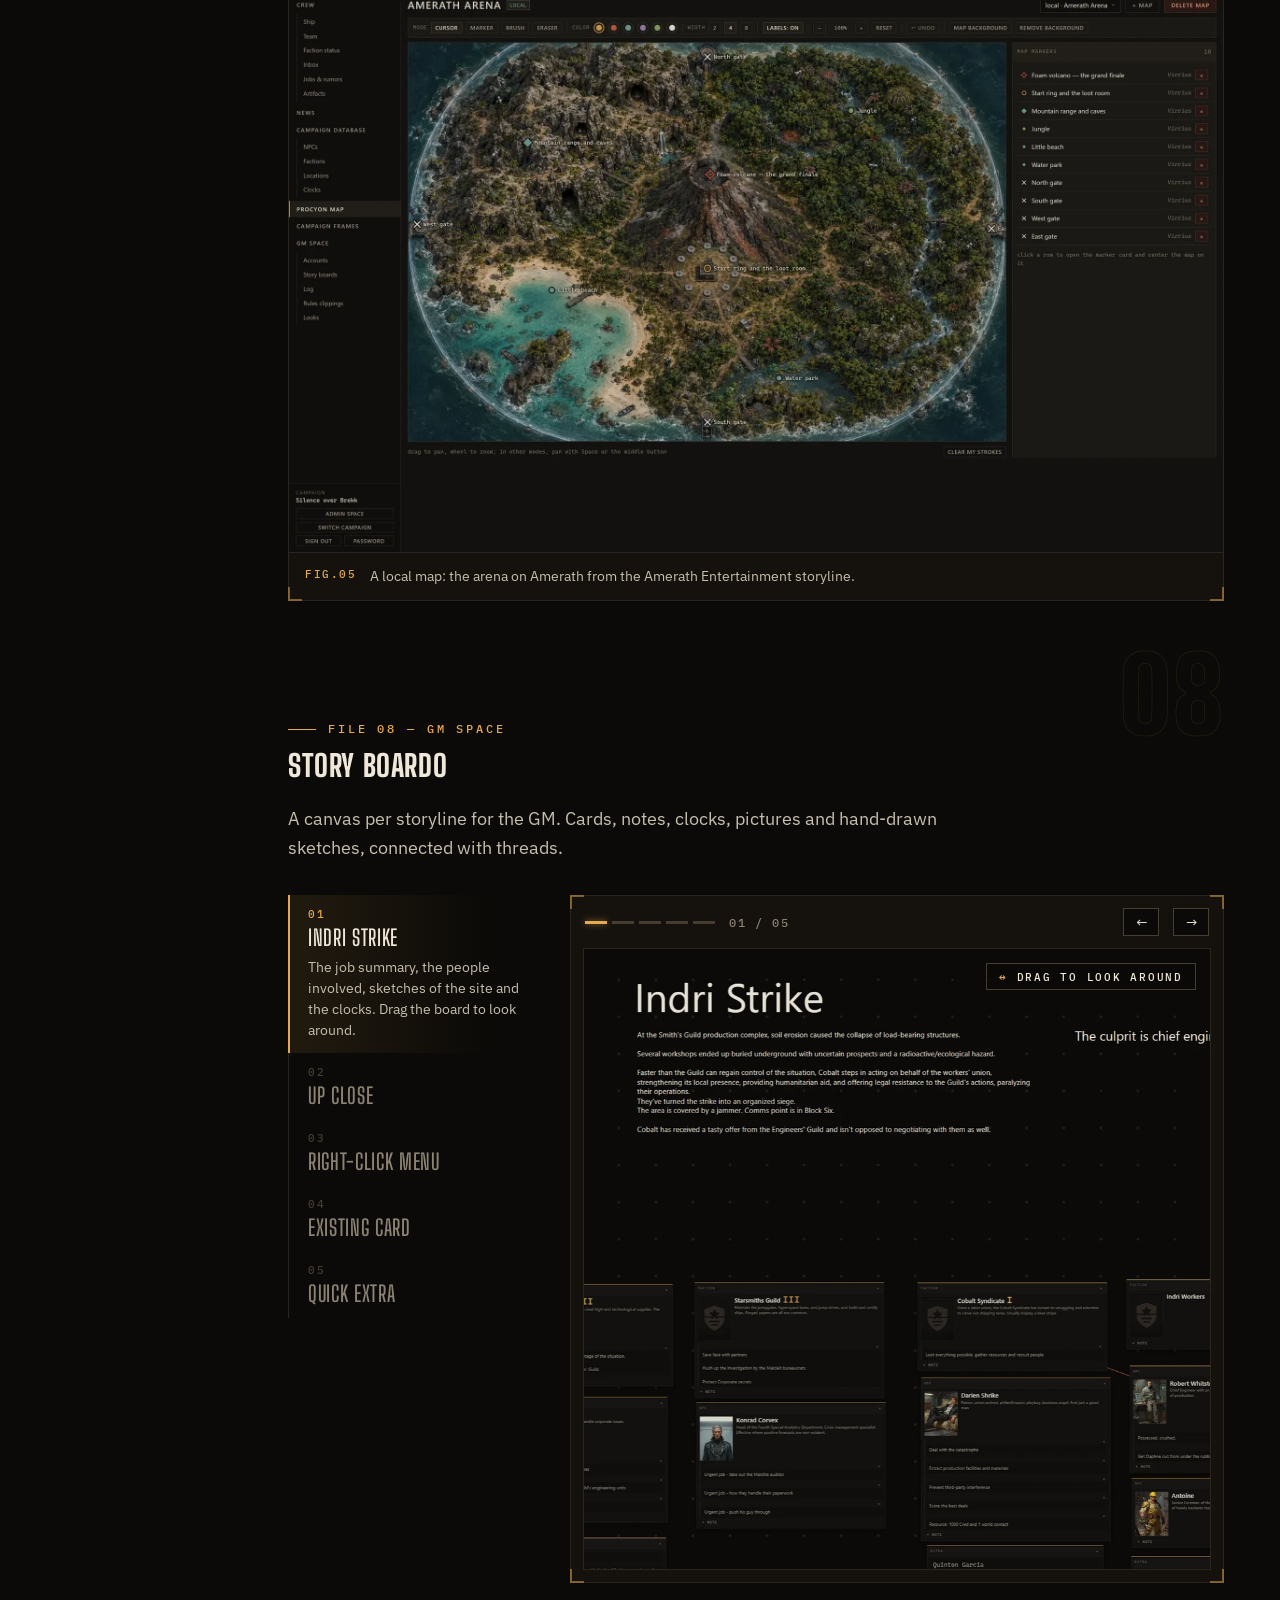
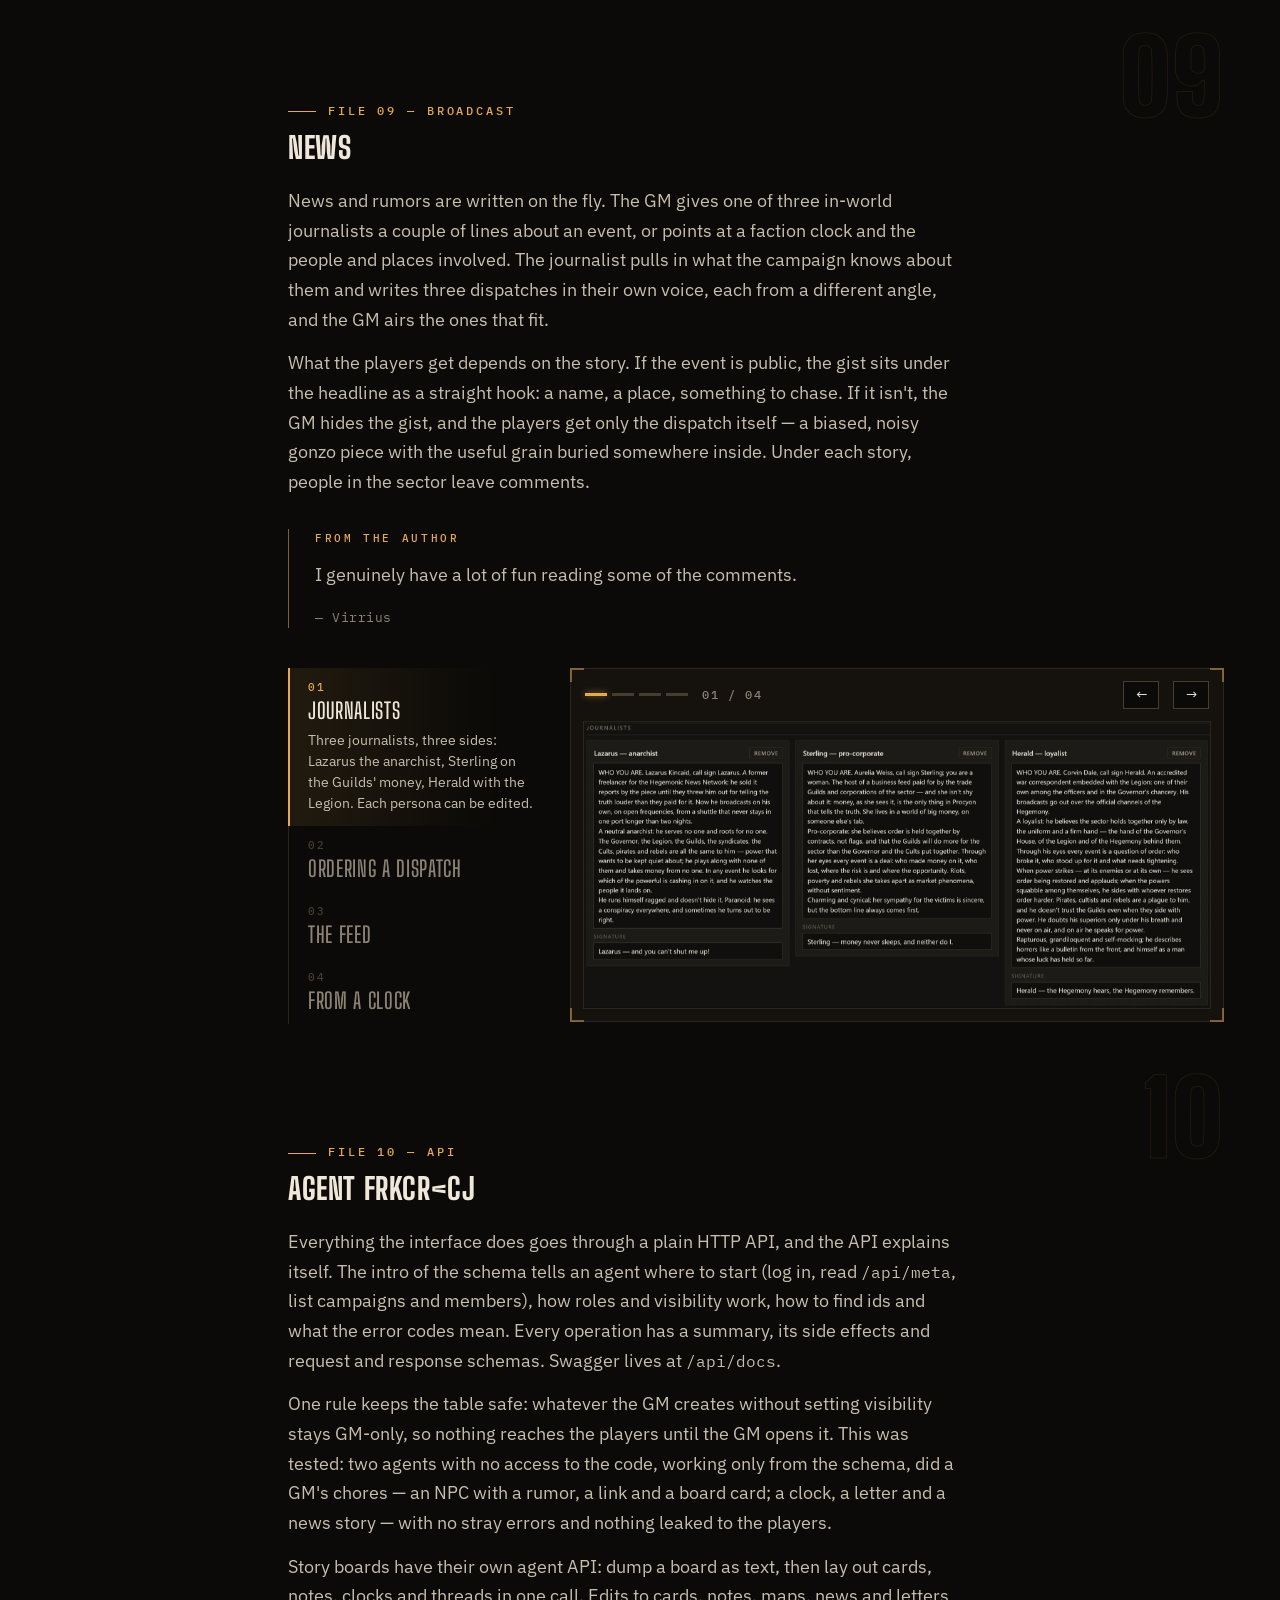
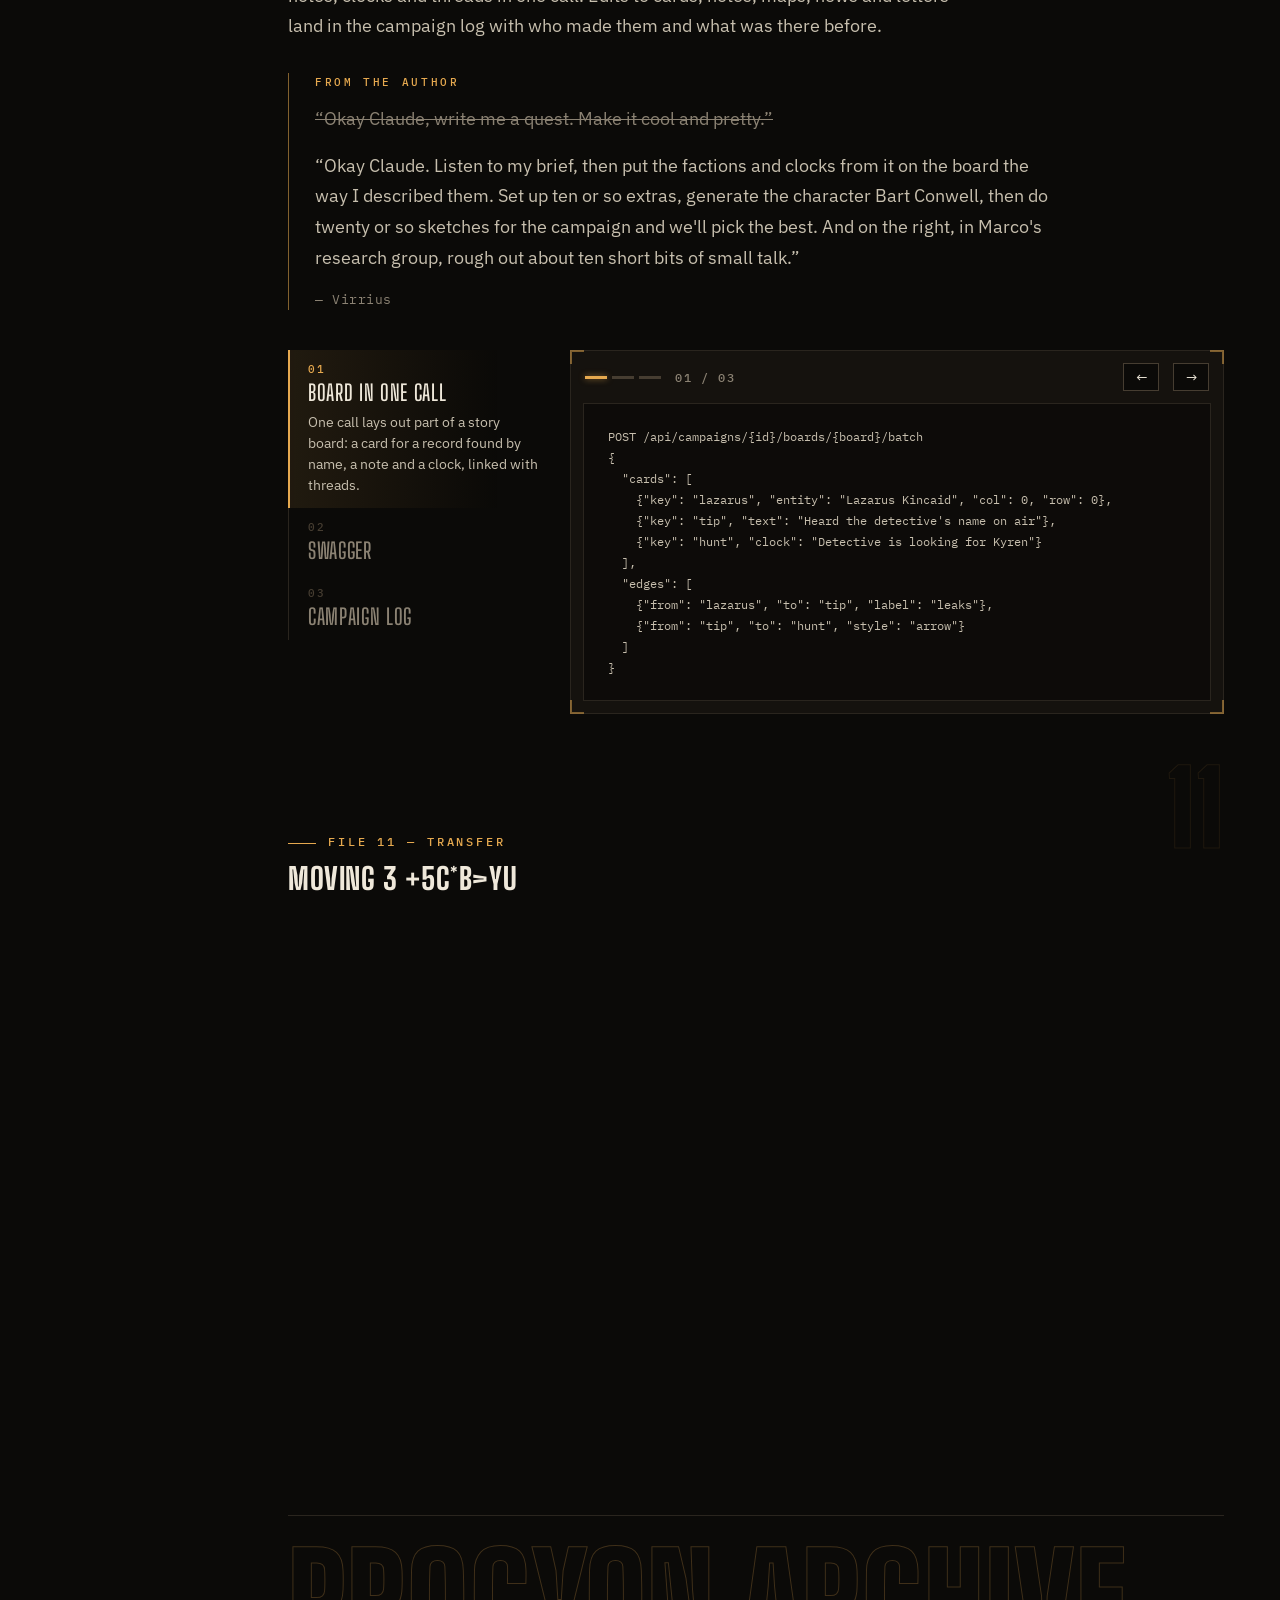
==== commit 9435da40: "Раздел 11 «Перенос кампании» Co-Authored-By: Claude Opus 5.5 <noreply@anthropic.com>" ====
--- a/index.html
+++ b/index.html
@@ -30,6 +30,7 @@
     <a href="#boards"><i>08</i>Story boards</a>
     <a href="#news"><i>09</i>News</a>
     <a href="#agents"><i>10</i>Agent Friendly</a>
+    <a href="#transfer"><i>11</i>Transfer</a>
   </nav>
   <div class="progress" aria-hidden="true"><i></i></div>
 </aside>
@@ -471,6 +472,17 @@
   </div>
 </section>
 
+<section id="transfer">
+  <div class="head" data-n="11"><p class="kicker">File 11 — Transfer</p><h2>Moving a campaign</h2></div>
+  <p class="note">A whole campaign packs into one archive: records, notes, clocks, letters, news, maps, story boards, the log and every picture. Take it to another server or keep it as a backup. On import it becomes a new campaign: players with accounts on that server keep their access, and whoever imports it is the GM.</p>
+  <div class="stack">
+    <figure class="shot">
+      <img src="shots/xfer.webp" data-zoom alt="Exporting a campaign in Admin space" loading="lazy" width="1740" height="460">
+      <figcaption>Admin space → Campaigns: export packs a ZIP with pictures, JSON keeps the data only. Import from archive is below.</figcaption>
+    </figure>
+  </div>
+</section>
+
 <footer class="foot">
   <div class="wordmark" aria-hidden="true">Procyon Archive</div>
   <p>An unofficial fan tool for Scum and Villainy. The game belongs to its authors.</p>
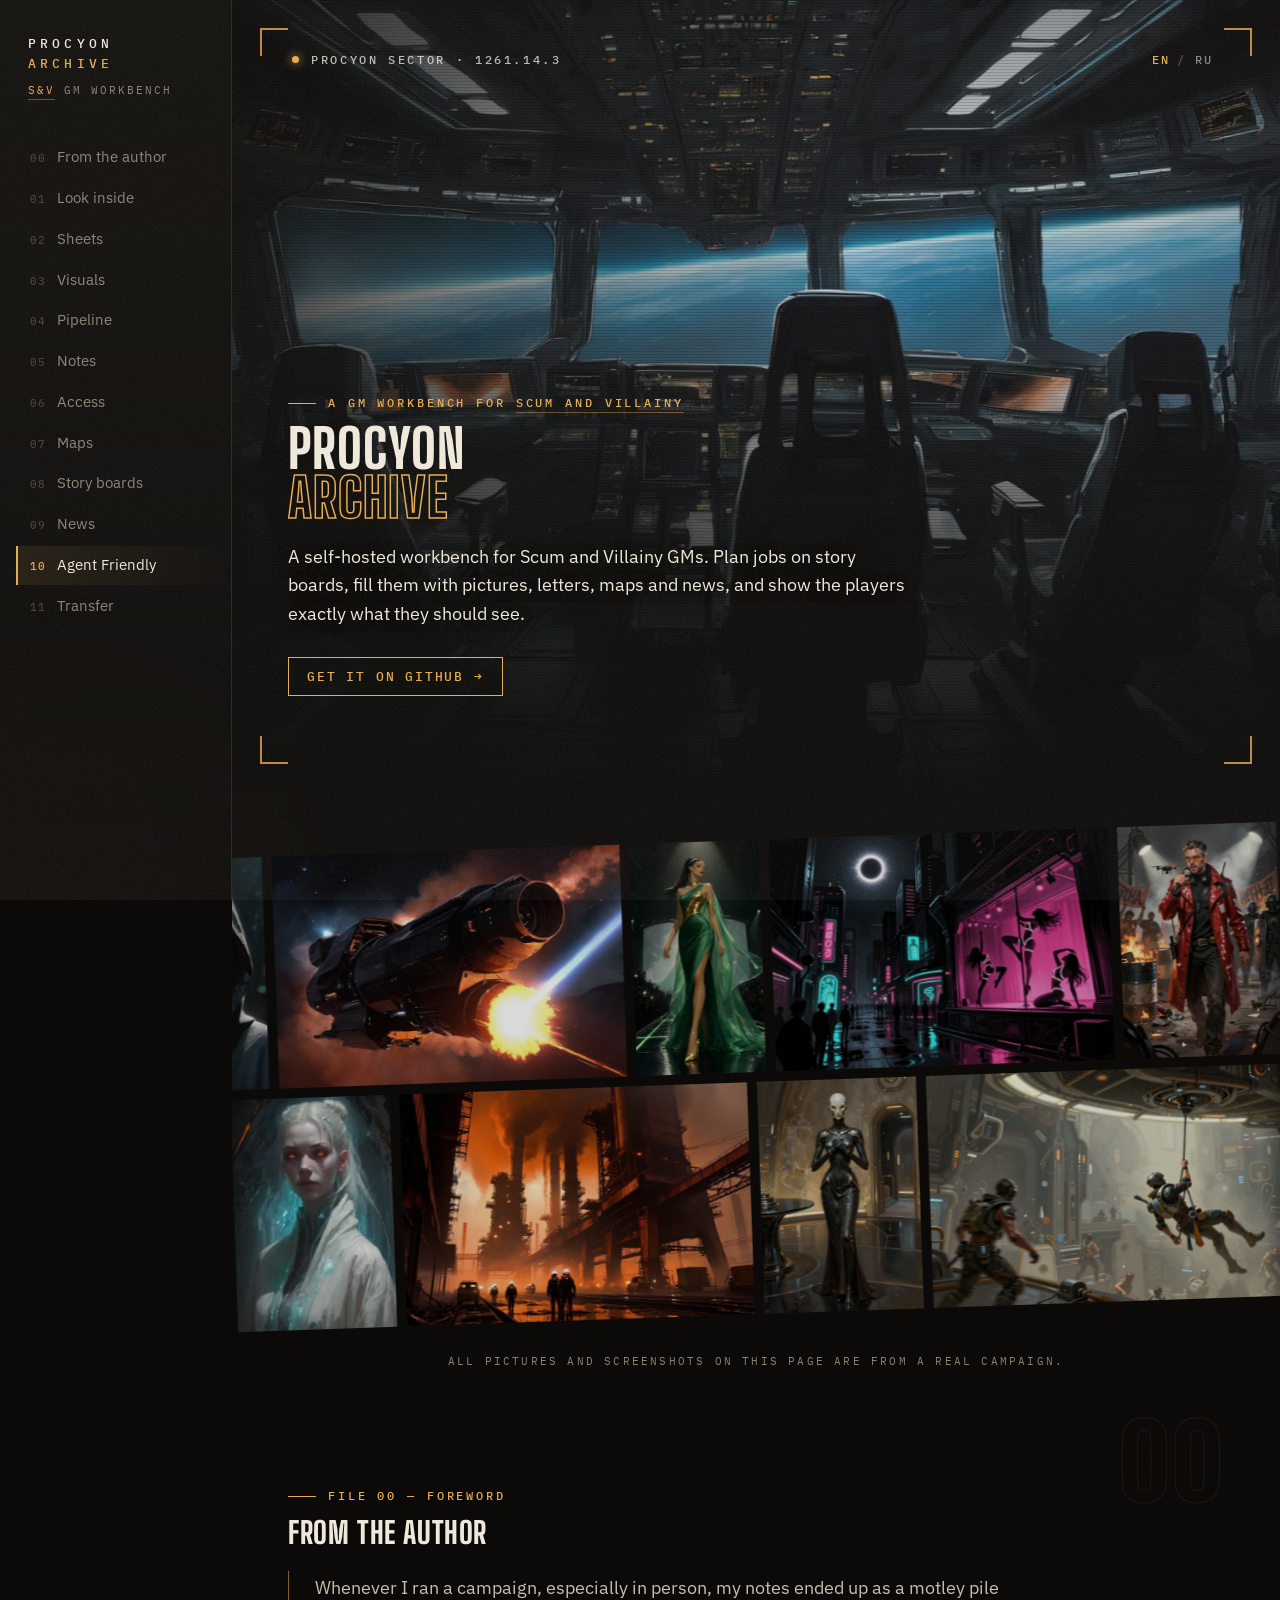
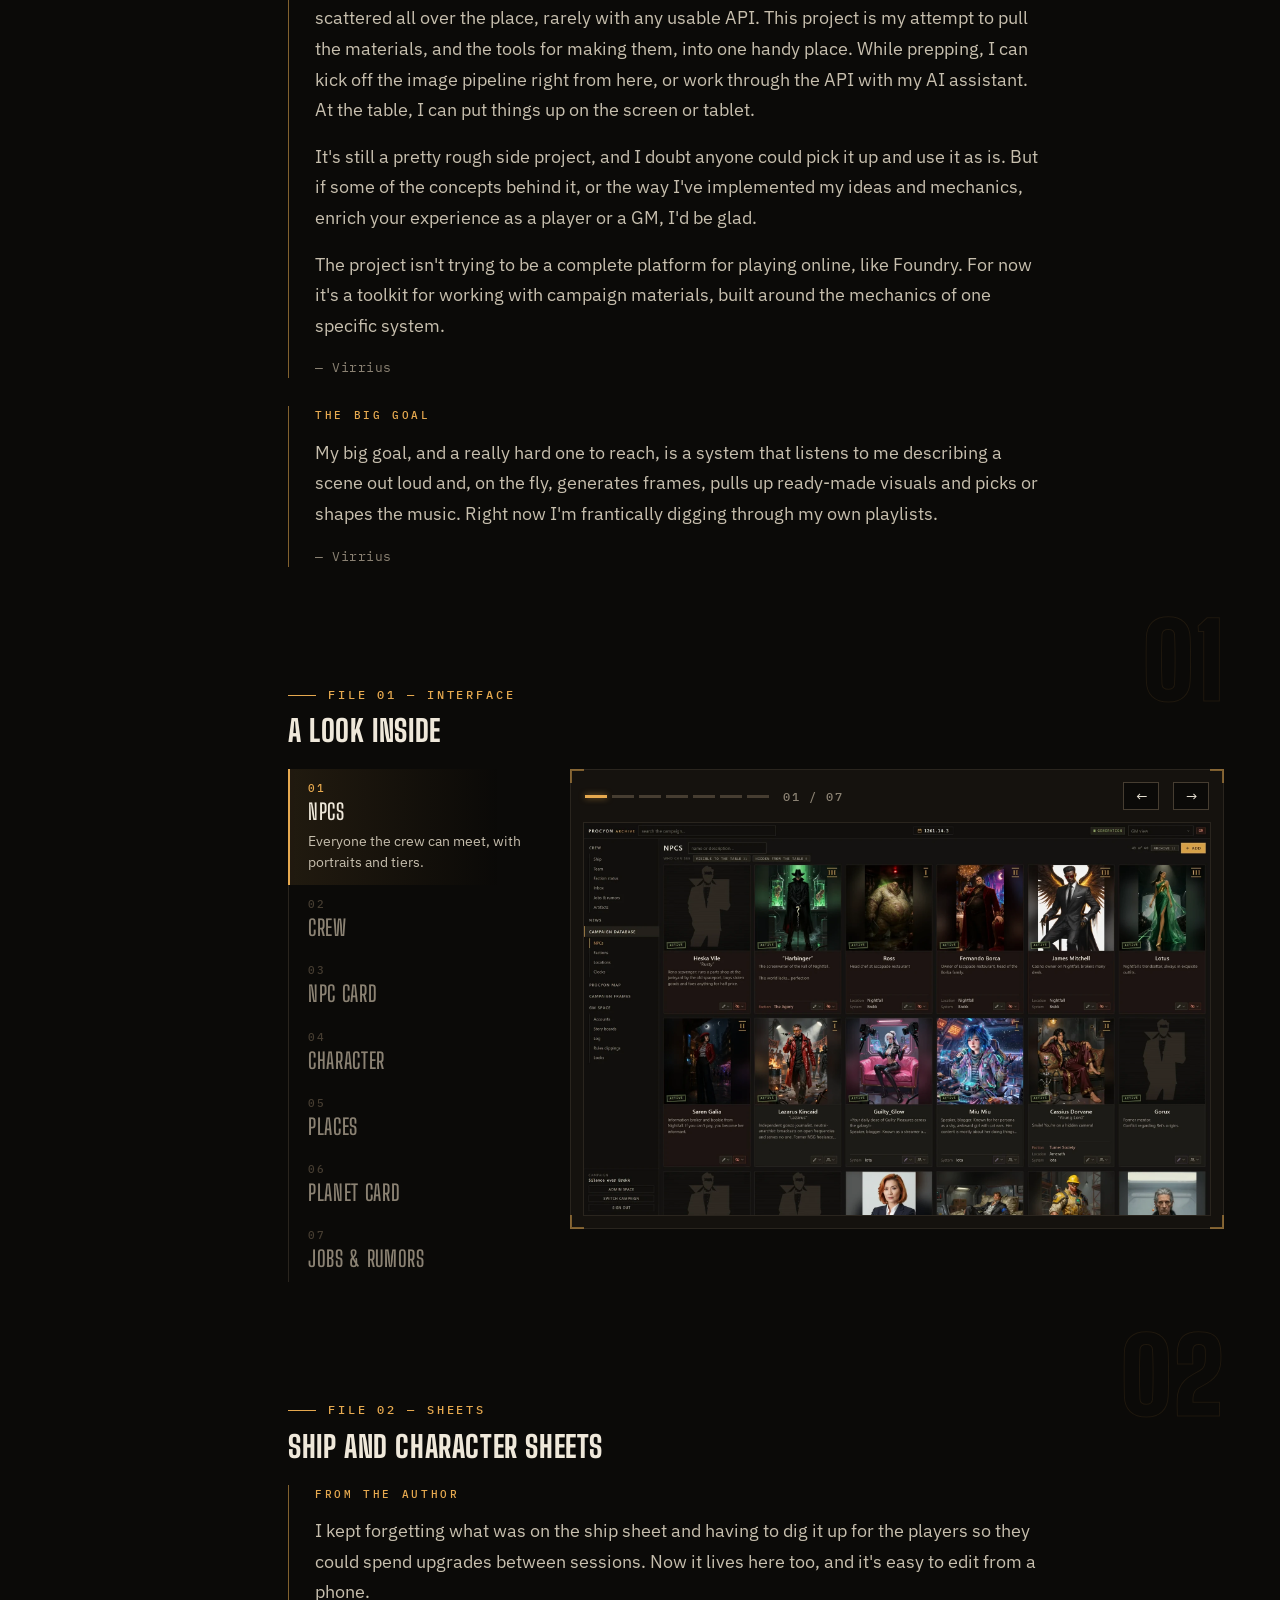
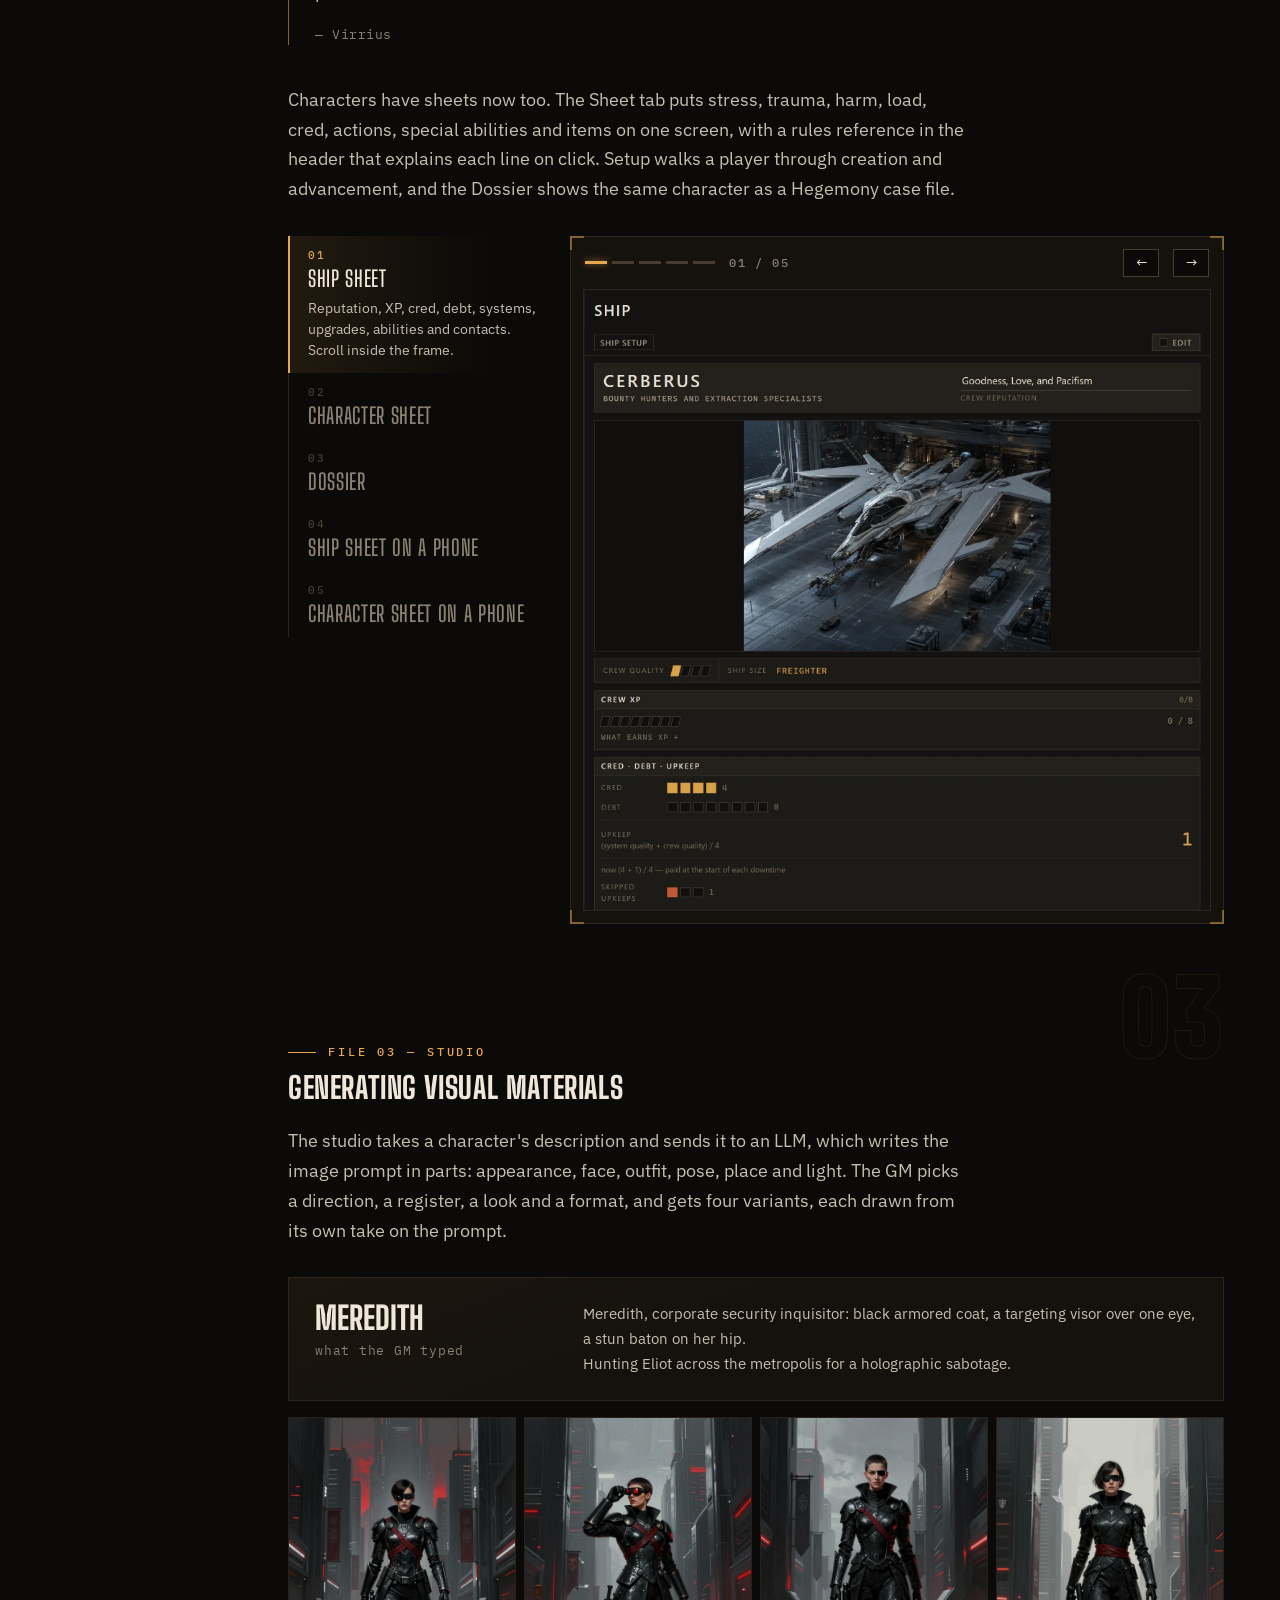
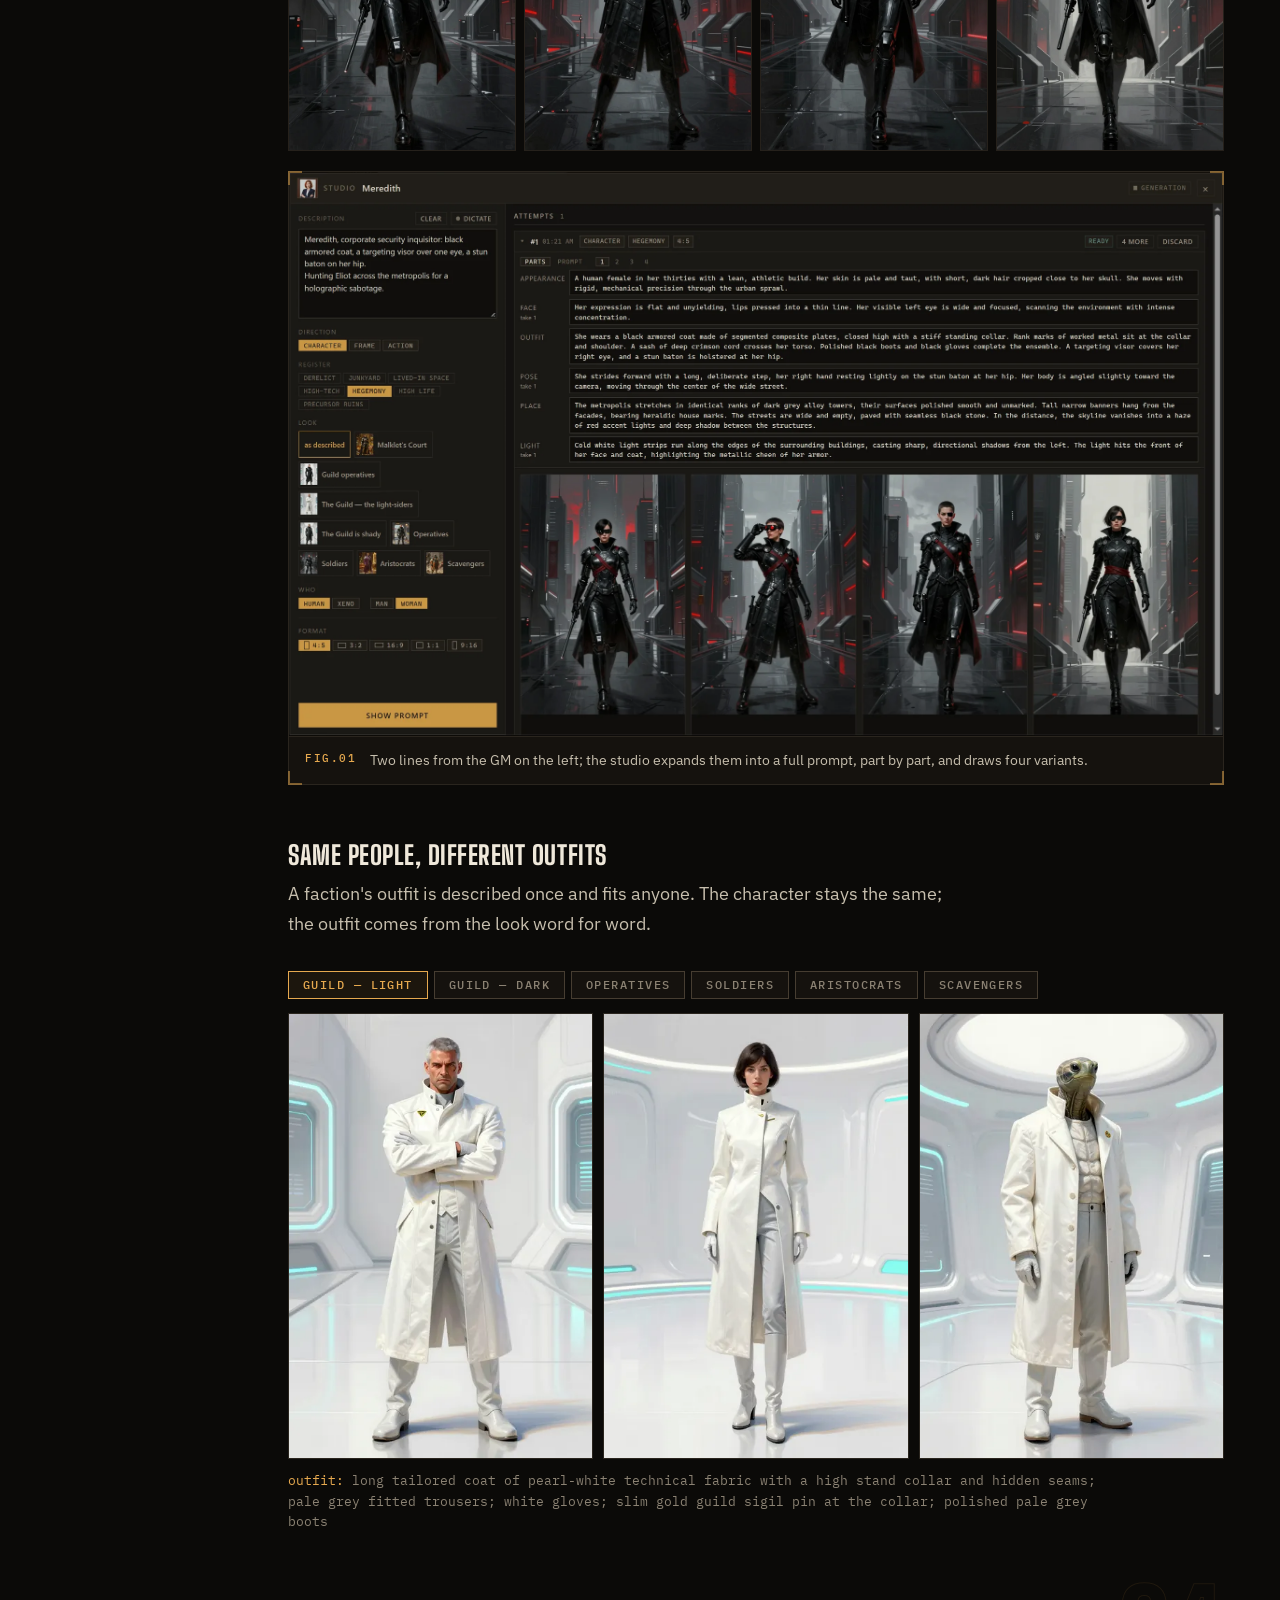
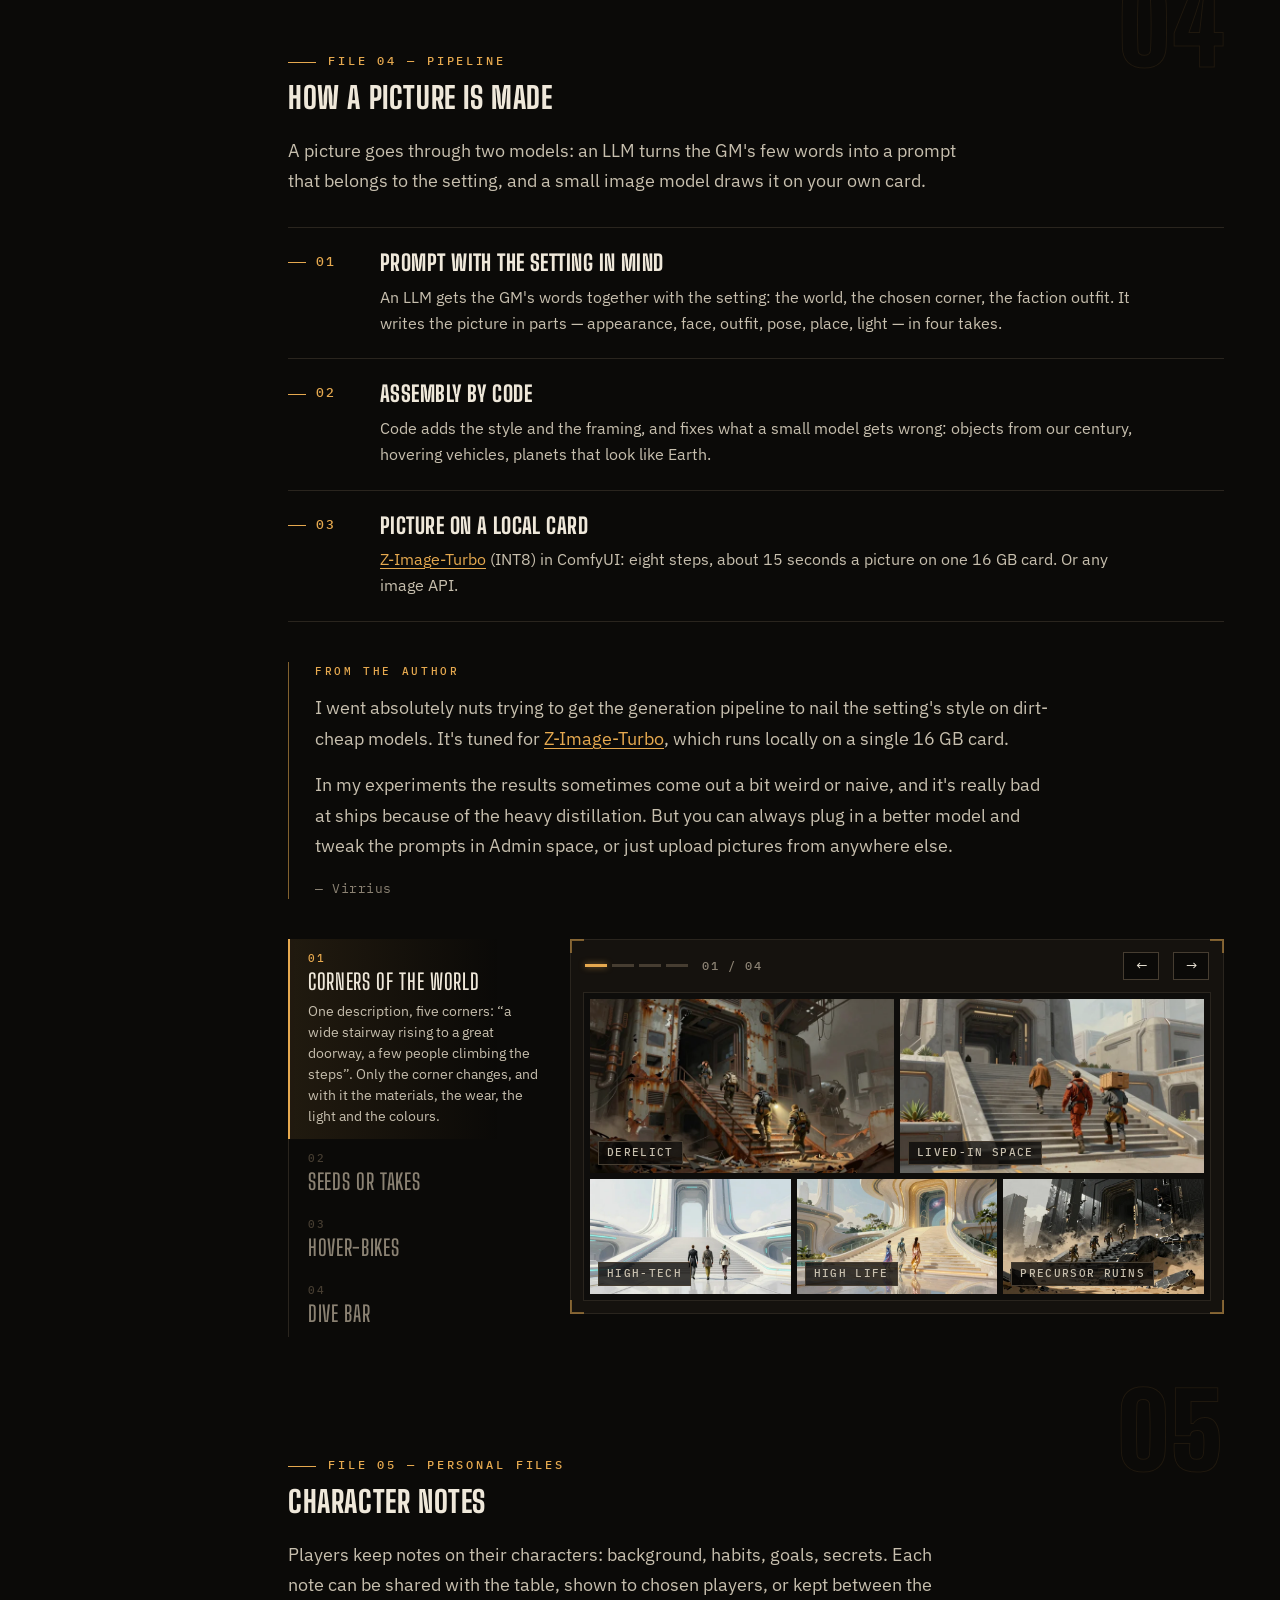
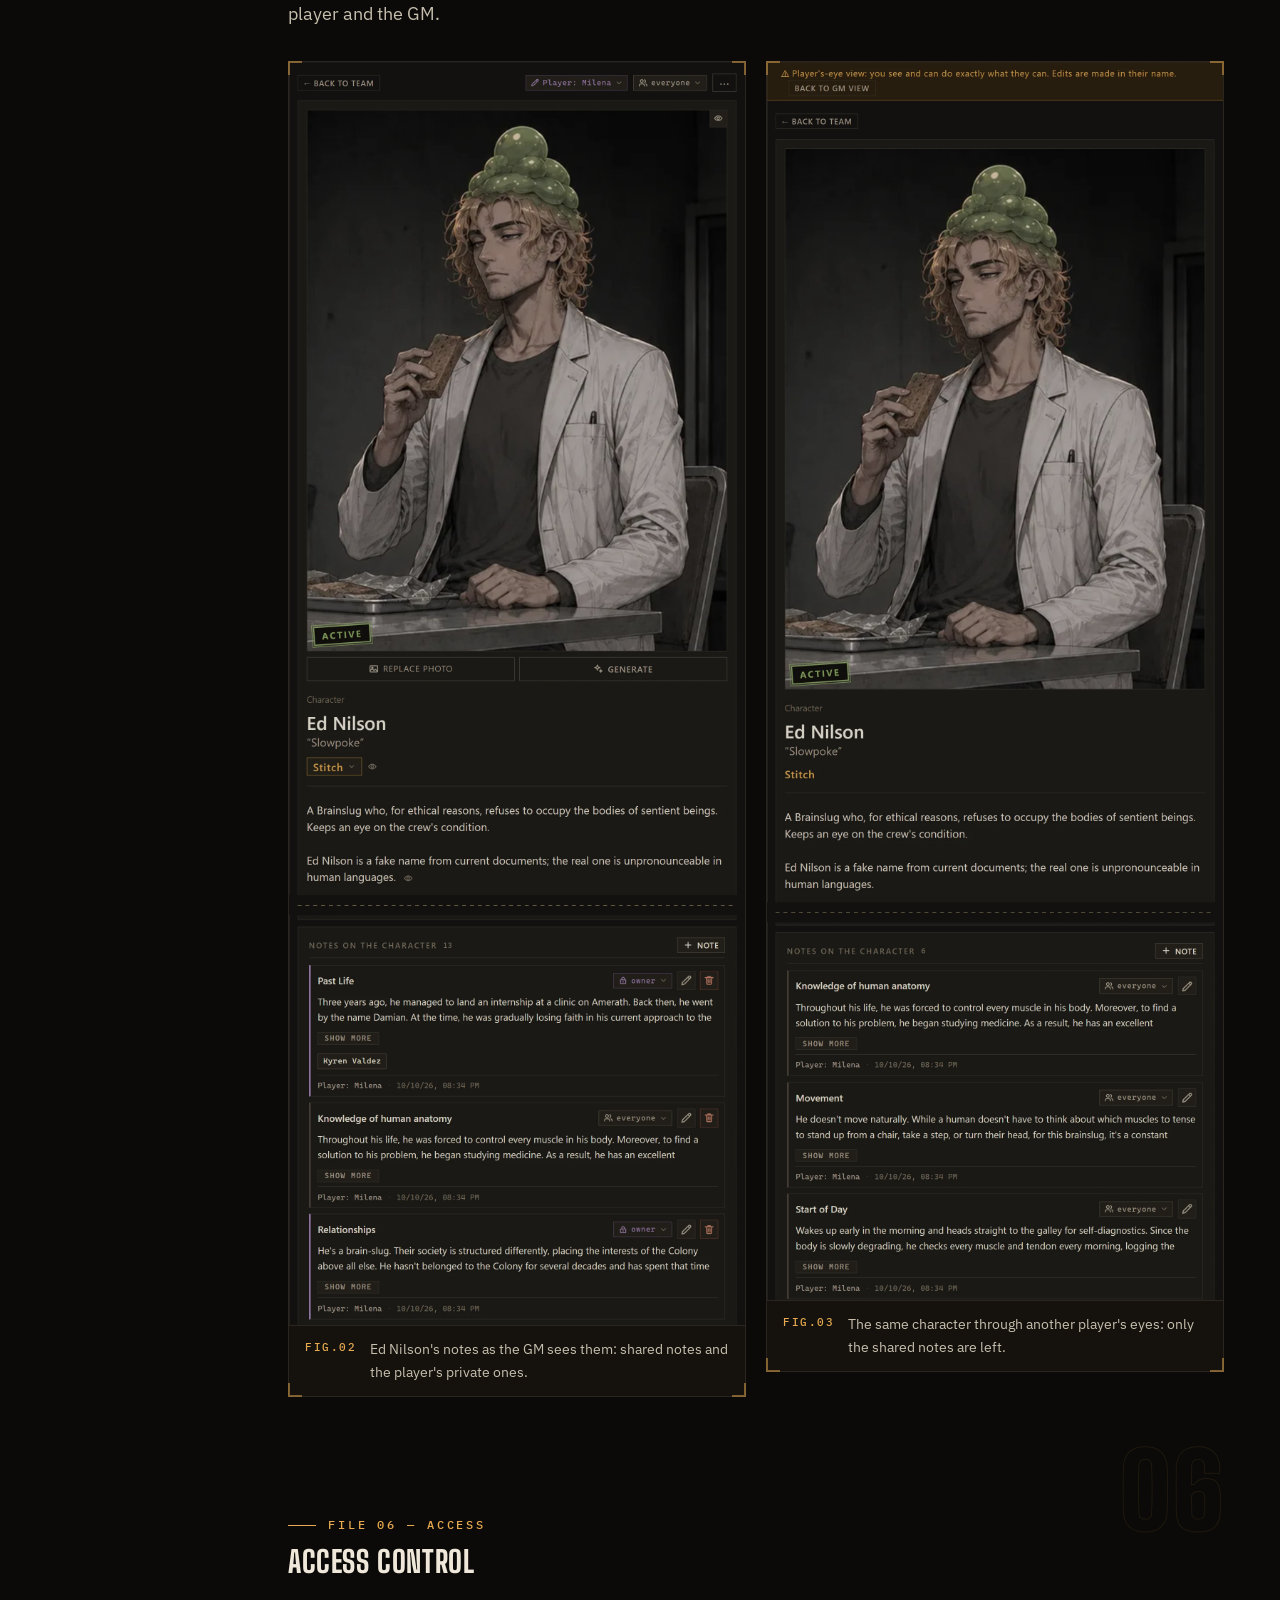
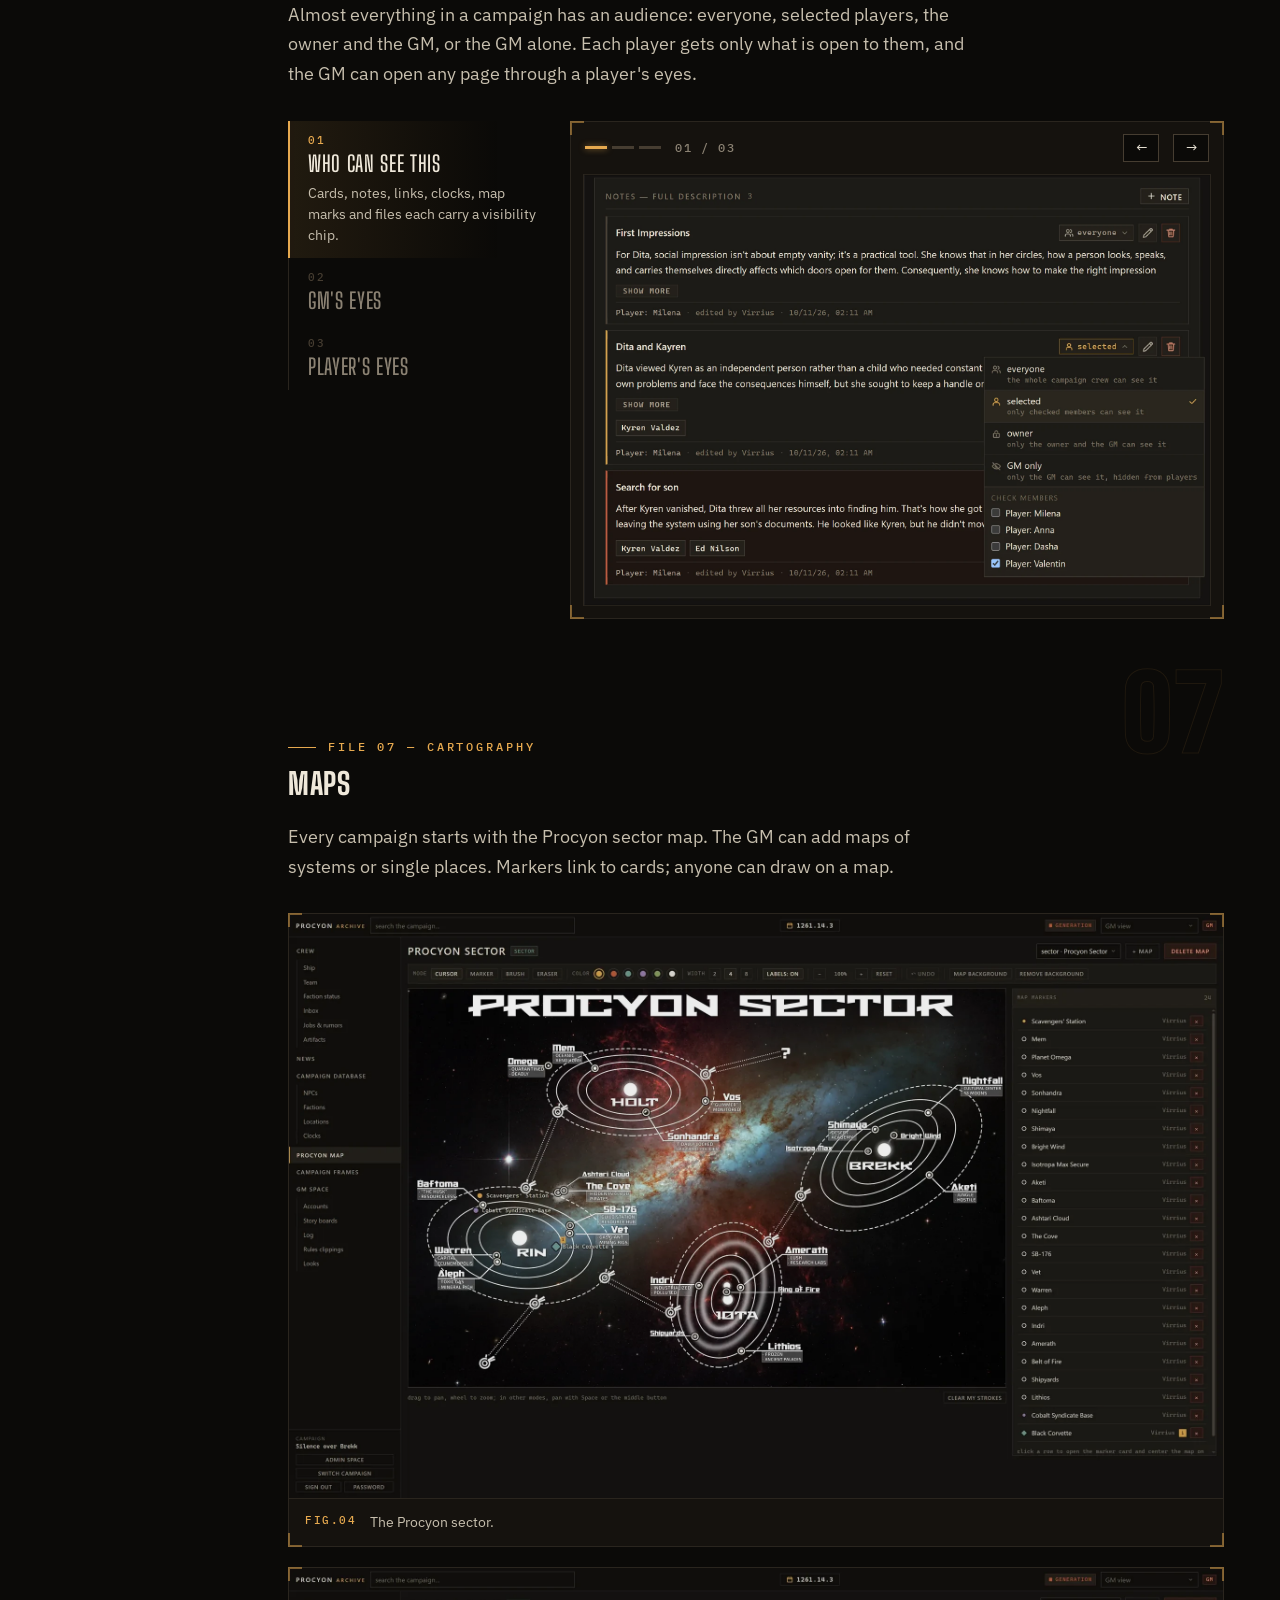
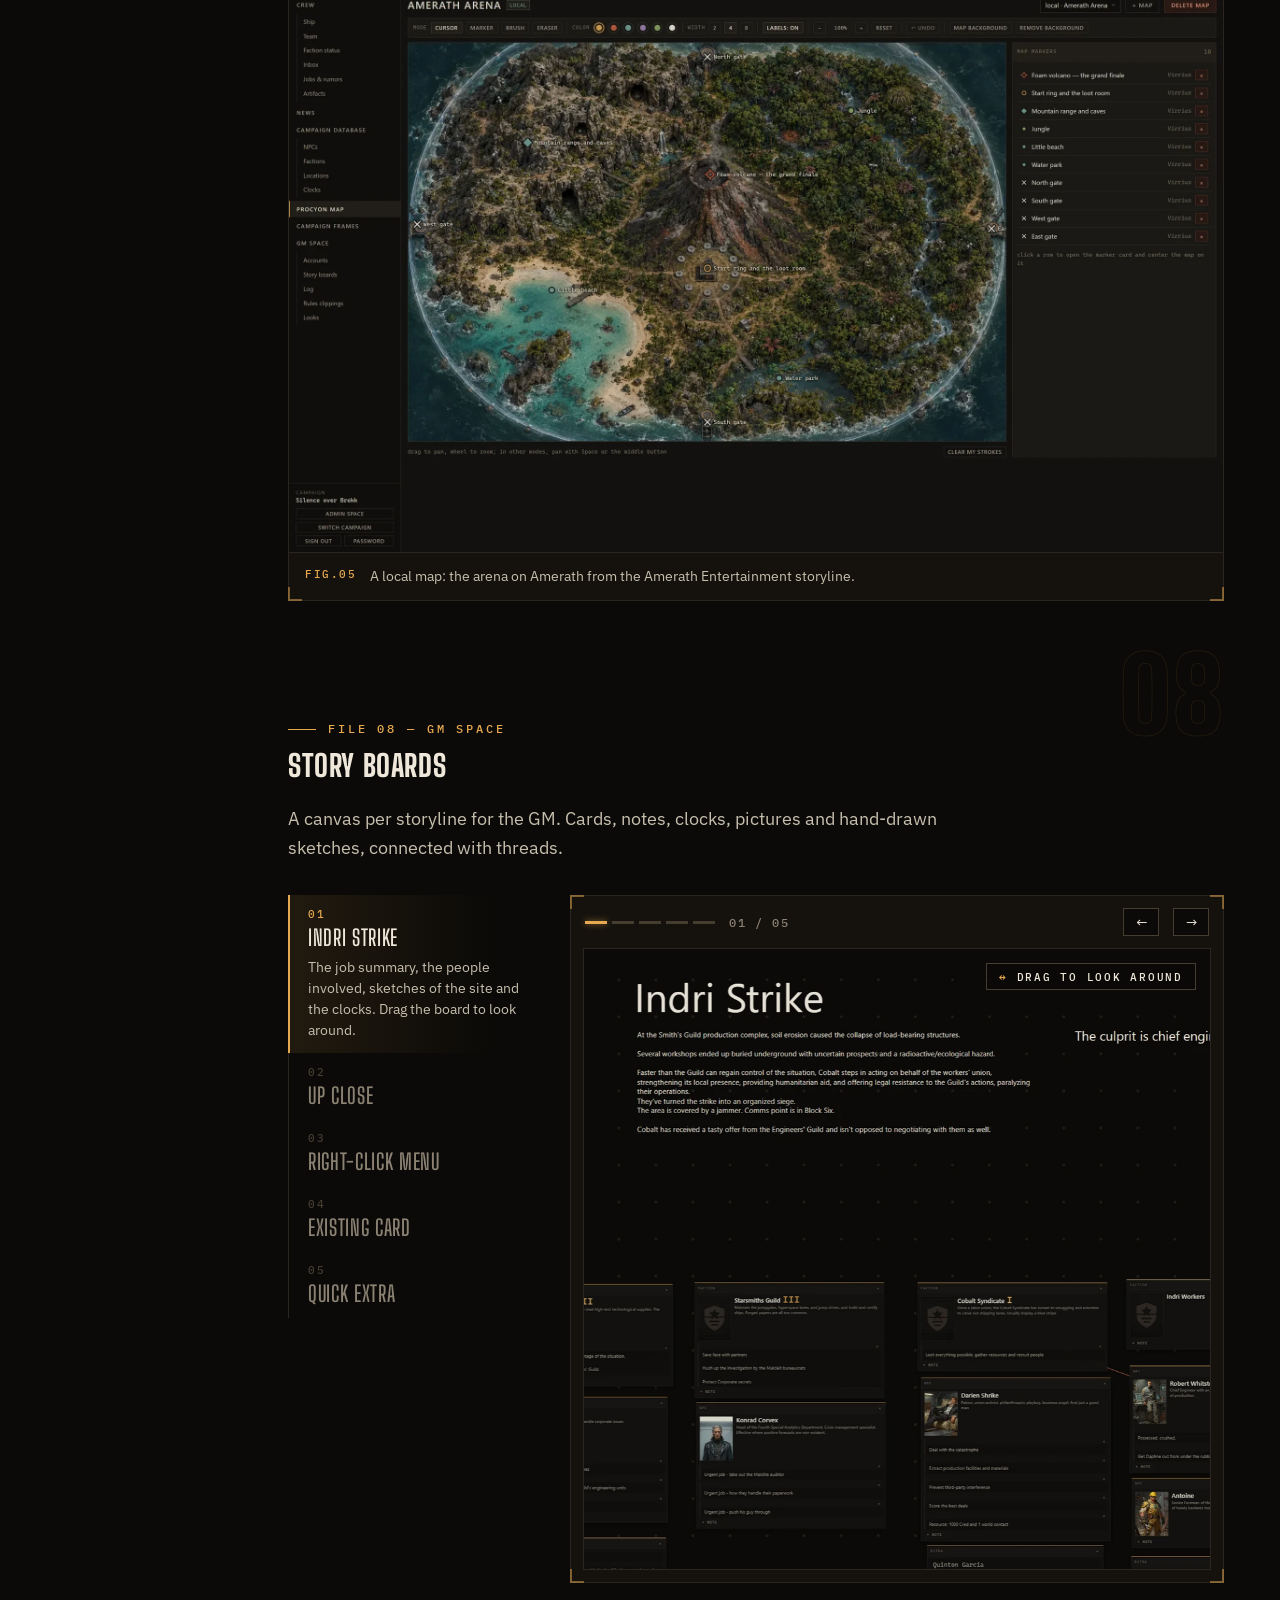
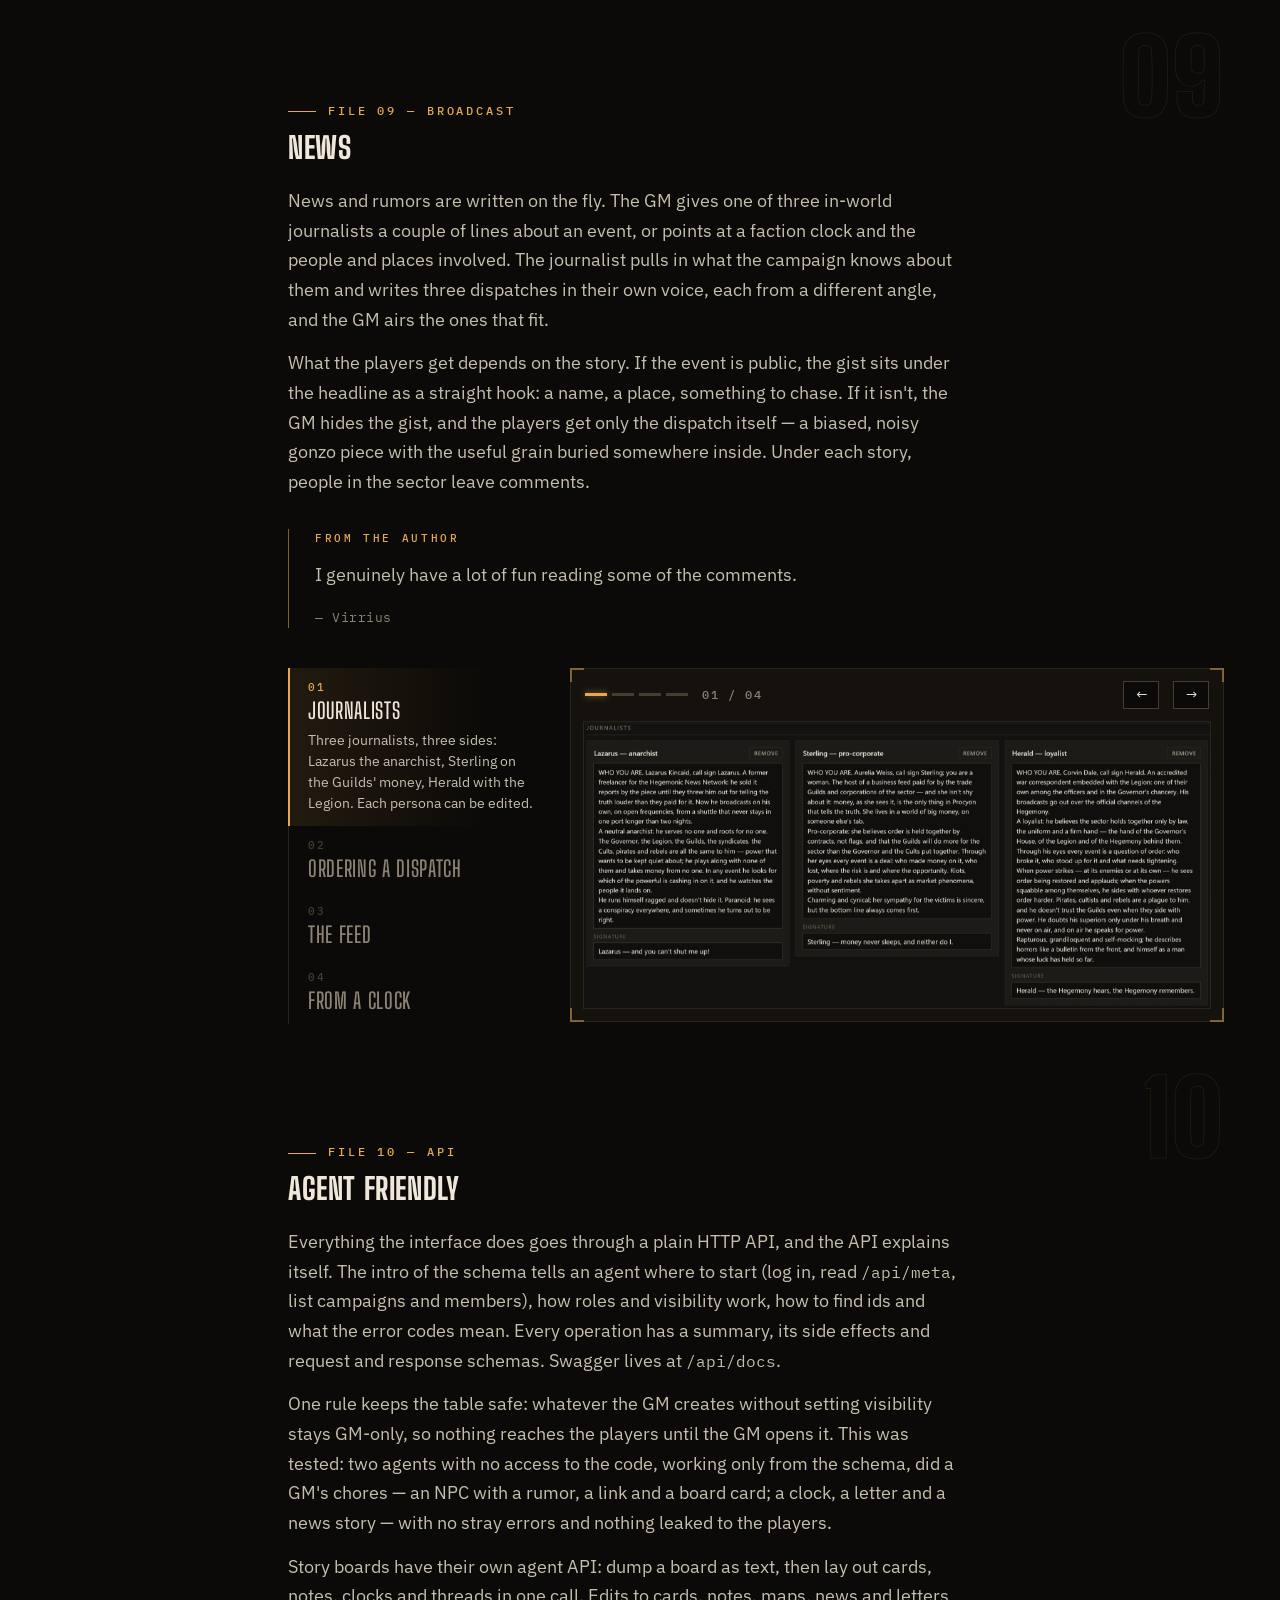
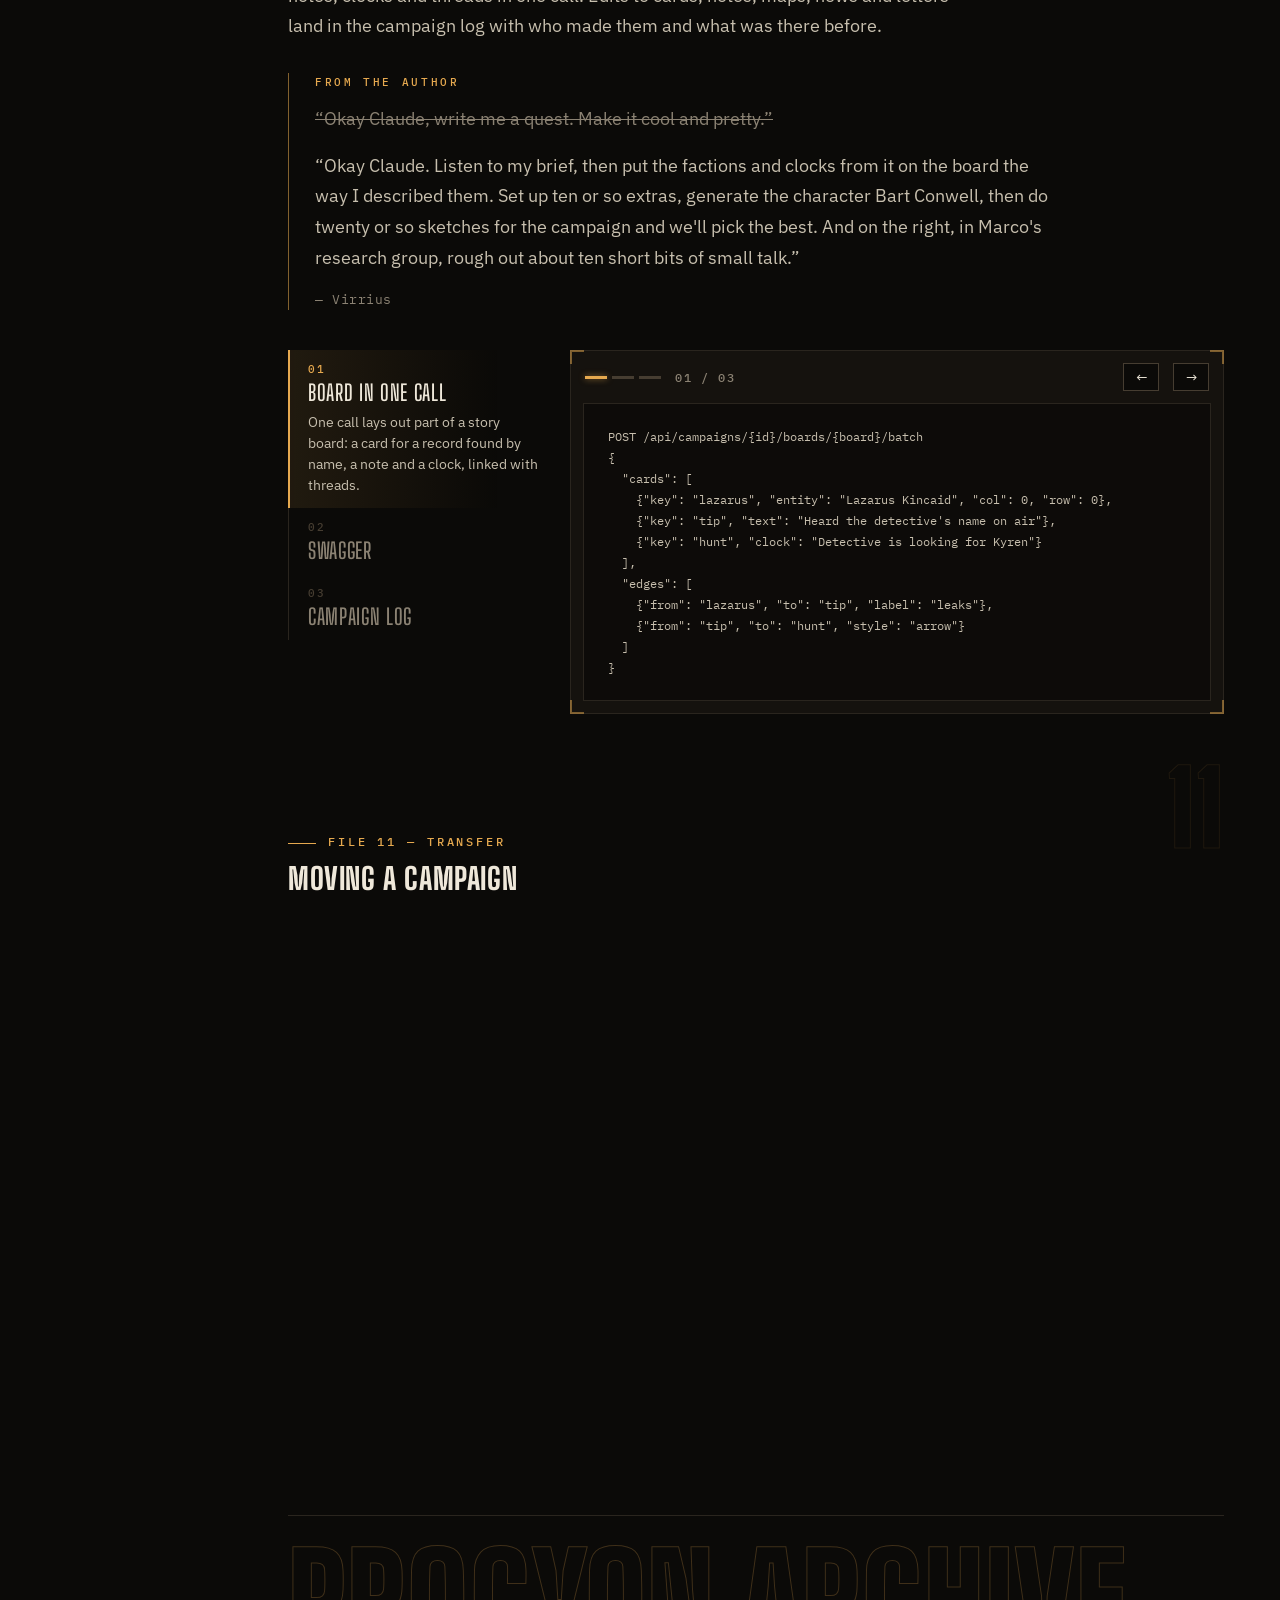
==== commit 7c5126c0: "Ссылка на репозиторий: кнопка в шапке и строка в подвале Co-Authored-By: Claude Opus 5.5 <noreply@an" ====
--- a/index.html
+++ b/index.html
@@ -8,7 +8,7 @@
 <link rel="preconnect" href="https://fonts.googleapis.com">
 <link rel="preconnect" href="https://fonts.gstatic.com" crossorigin>
 <link href="https://fonts.googleapis.com/css2?family=Big+Shoulders+Display:wght@600;800;900&family=IBM+Plex+Mono:wght@400;500&family=IBM+Plex+Sans:wght@400;500;600&display=swap" rel="stylesheet">
-<link rel="stylesheet" href="promo.css?v=43eedd95">
+<link rel="stylesheet" href="promo.css?v=bbc0ca6c">
 <script>document.documentElement.classList.add('js')</script>
 </head>
 <body>
@@ -47,6 +47,7 @@
     <p class="kicker">A GM workbench for <a class="sv-link" href="https://evilhat.com/product/scum-and-villainy/" target="_blank" rel="noopener">Scum and Villainy</a></p>
     <h1 aria-label="Procyon Archive"><span data-scramble>Procyon</span><span class="outline" data-scramble>Archive</span></h1>
     <p class="lede">A self-hosted workbench for Scum and Villainy GMs. Plan jobs on story boards, fill them with pictures, letters, maps and news, and show the players exactly what they should see.</p>
+    <p class="get"><a href="https://github.com/virrius/procyon-archive" target="_blank" rel="noopener">Get it on GitHub <span aria-hidden="true">→</span></a></p>
   </div>
 </header>
 
@@ -486,6 +487,7 @@
 <footer class="foot">
   <div class="wordmark" aria-hidden="true">Procyon Archive</div>
   <p>An unofficial fan tool for Scum and Villainy. The game belongs to its authors.</p>
+  <p><a href="https://github.com/virrius/procyon-archive" target="_blank" rel="noopener">Install and source code: github.com/virrius/procyon-archive</a></p>
 </footer>
 
 </main>
--- a/promo.css
+++ b/promo.css
@@ -102,6 +102,10 @@
 h1 span { display: block; }
 h1 .outline { color: transparent; -webkit-text-stroke: 1.5px var(--amber); }
 .lede { margin: 0; max-width: 620px; font-size: 18px; line-height: 1.6; color: var(--text); text-shadow: 0 1px 12px rgba(0, 0, 0, .6); }
+.get { margin: 28px 0 0; }
+.get a { display: inline-block; padding: 12px 18px; border: 1px solid var(--amber); background: rgba(11, 10, 8, .6);
+  font: 500 13px/1 var(--mono); letter-spacing: .14em; text-transform: uppercase; text-decoration: none; color: var(--amber); transition: background .15s, color .15s; }
+.get a:hover, .get a:focus-visible { background: var(--amber); color: var(--bg); }
 
 /* лента артов: две полосы навстречу, весь пояс слегка наклонён */
 .band { position: relative; margin: 8px calc(-1 * var(--gut)) 0; padding: 40px 0; overflow: hidden; }
@@ -232,6 +236,8 @@
 .wordmark { margin: 30px 0 18px; white-space: nowrap; font: 900 clamp(56px, 9.6vw, 190px)/.85 var(--display); letter-spacing: .01em;
   text-transform: uppercase; color: transparent; -webkit-text-stroke: 1px rgba(230, 169, 79, .24); }
 .foot p { margin: 0; font: 12px var(--mono); letter-spacing: .06em; }
+.foot p + p { margin-top: 8px; }
+.foot a { color: var(--amber); }
 
 /* просмотр крупно */
 .lb { position: fixed; inset: 0; z-index: 80; display: none; padding: 24px 64px; align-items: center; justify-content: center;
